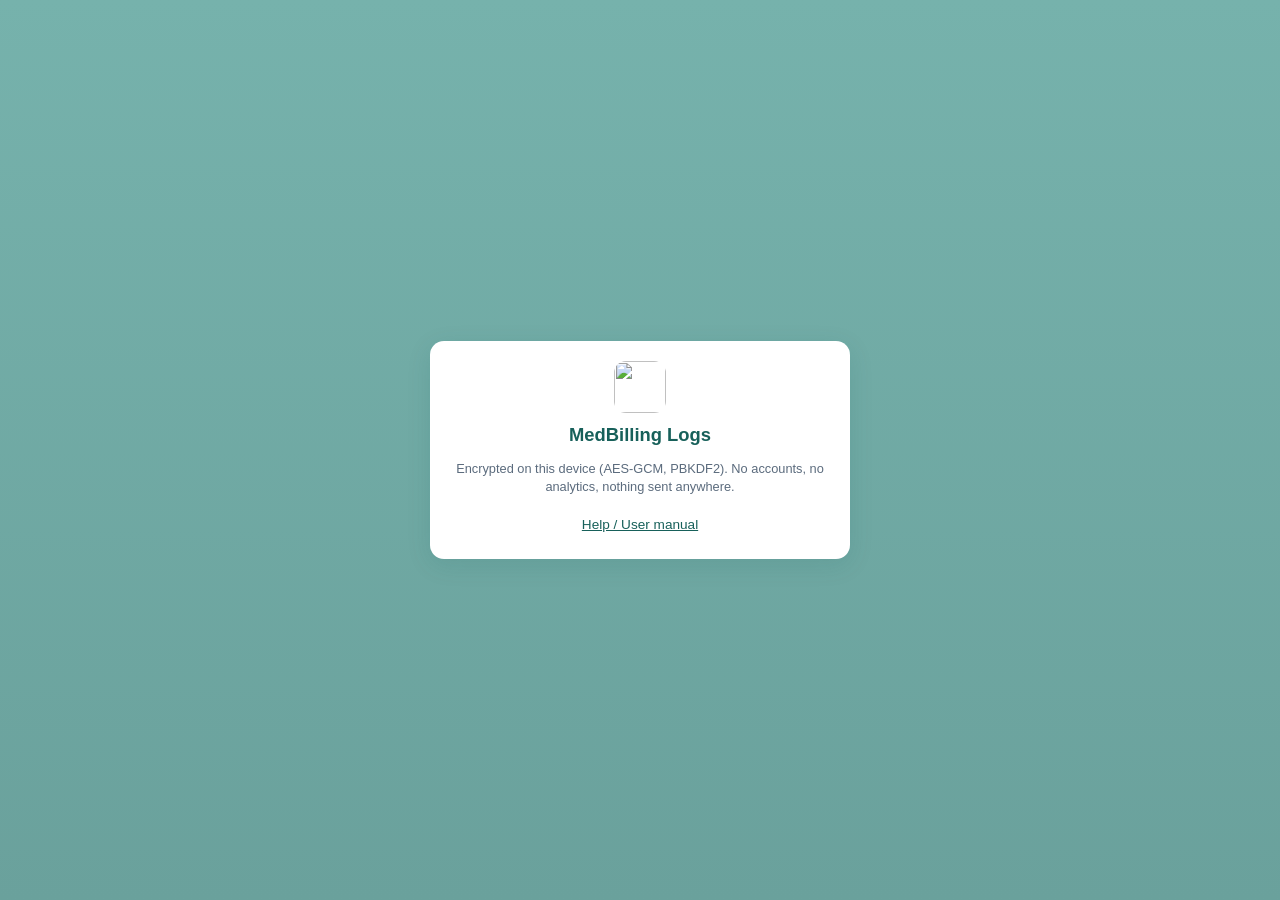
==== index.html @ ebe0bdcf "Import site bundle bde43054a041c5db6f3252057a3950e266998e998e06ae6745346c0cdc2e7e47" ====
<!doctype html>
<html lang="en">
<head>
<meta charset="utf-8">
<meta name="viewport" content="width=device-width, initial-scale=1, viewport-fit=cover">
<meta http-equiv="Content-Security-Policy" content="default-src 'self'; script-src 'self'; style-src 'self'; img-src 'self' data: blob:; connect-src 'self'; form-action 'none'; manifest-src 'self'; worker-src 'self'; base-uri 'self'; object-src 'none'">
<meta name="referrer" content="no-referrer">
<title>MedBilling Logs</title>
<meta name="description" content="MedBilling Logs: private, offline encounter time log for physicians. Passcode-locked and encrypted on your device.">
<meta name="theme-color" content="#0f766e">
<meta name="apple-mobile-web-app-capable" content="yes">
<meta name="mobile-web-app-capable" content="yes">
<meta name="apple-mobile-web-app-status-bar-style" content="black-translucent">
<meta name="apple-mobile-web-app-title" content="MB Logs">
<meta name="application-name" content="MedBilling Logs">
<link rel="manifest" href="manifest.webmanifest">
<link rel="icon" href="icons/icon-192.png" sizes="192x192">
<link rel="apple-touch-icon" href="icons/apple-touch-icon.png">
<link rel="stylesheet" href="css/app.css">
</head>
<body class="locked">
<section id="lock" class="lock" aria-label="Locked">
  <div class="lockbox">
    <img src="icons/icon-192.png" alt="" width="64" height="64">
    <h1>MedBilling Logs</h1>
    <form id="setupForm" hidden autocomplete="off">
      <p class="small">Create a passcode or passphrase to protect your logs. Everything you enter, including photos, is encrypted on this device with a key made from it.</p>
      <div class="seg kindseg" role="radiogroup" aria-label="Type of login secret"><label><input type="radio" name="sKind" value="pin" checked> Passcode (numbers)</label><label><input type="radio" name="sKind" value="phrase"> Passphrase (words)</label></div>
      <p class="small muted" id="sKindHint">At least 6 digits. 8 or more is safer.</p>
      <label class="fld"><span id="sLbl1">New passcode</span><input id="sPass" type="password" inputmode="numeric" maxlength="128" required autocomplete="new-password" autocapitalize="off" autocorrect="off" spellcheck="false"></label>
      <label class="fld"><span id="sLbl2">Repeat passcode</span><input id="sPass2" type="password" inputmode="numeric" maxlength="128" required autocomplete="new-password" autocapitalize="off" autocorrect="off" spellcheck="false"></label>
      <p class="warnbox small"><b>Important:</b> the passcode is never stored. If you forget it, your data <b>cannot be recovered</b> by anyone. Keep encrypted backups.</p>
      <label class="chk small"><input type="checkbox" id="sAck" required> I understand a forgotten passcode means the data can't be recovered.</label>
      <p class="warnbox small" id="sStmt">Your records live only on this device. Keeping, backing up and retaining them (at least 10 years from the last entry, longer for minors and obstetric records, and any longer legal or College requirement) is your responsibility. The developer has no copy and cannot recover your data or your passcode.</p>
      <p class="warnbox small" id="sDisc"><b>Disclaimer (draft, pending CMPA/legal review):</b> MedBilling Logs is a personal time and billing log, not the patient's medical record. Record every encounter, including call-backs and time-based visits, in the patient's chart. You remain responsible for safeguarding patient information under Alberta's Health Information Act. This app is general information, not legal, billing or medico-legal advice.</p>
      <label class="chk small"><input type="checkbox" id="sResp" required> I accept the disclaimer and my responsibility for keeping, backing up and retaining my records.</label>
      <p class="err small" id="sErr" role="alert"></p>
      <button type="submit" class="primary wide" id="sBtn">Create passcode</button>
    </form>
    <form id="unlockForm" hidden autocomplete="off">
      <div id="euLock" class="eulock" hidden>
        <button type="button" class="primary wide" id="euBio" hidden>Unlock with Face ID</button>
        <button type="button" class="primary wide" id="euKey" hidden>Unlock with passkey</button>
        <div id="euPinBox" hidden><label class="fld">Quick PIN<input id="euPin" type="password" inputmode="numeric" pattern="[0-9]*" maxlength="6" autocomplete="off" aria-describedby="euErr"></label><button type="button" class="primary wide" id="euPinBtn">Unlock with PIN</button></div>
        <p class="err small" id="euErr" role="alert"></p>
        <p class="small muted euor">or use your passcode / passphrase:</p>
      </div>
      <label class="fld"><span id="uLbl">Passcode or passphrase</span><input id="uPass" type="password" maxlength="128" required autocomplete="current-password" autocapitalize="off" autocorrect="off" spellcheck="false"></label>
      <p class="err small" id="uErr" role="alert"></p>
      <button type="submit" class="primary wide" id="uBtn">Unlock</button>
      <button type="button" class="linkbtn" id="forgot">Forgot passcode?</button>
    </form>
    <p class="small muted" id="lockMsg"></p>
    <p class="small muted">Encrypted on this device (AES-GCM, PBKDF2). No accounts, no analytics, nothing sent anywhere.</p>
    <button type="button" class="linkbtn manlink">Help / User manual</button>
  </div>
</section>
<header class="top">
  <a class="brand" id="homeLink" href="./" aria-label="MedBilling Logs home">
    <img src="icons/icon-192.png" alt="" width="32" height="32">
    <span class="title">MedBilling Logs</span>
  </a>
  <span class="topr"><span class="clock" id="clock" aria-hidden="true"></span><button type="button" class="lockbtn" id="lockNow" aria-label="Lock now" title="Lock now">Lock</button></span>
</header>
<div class="pbar" id="pbar" role="status" aria-label="Billing time period">
  <div class="pb1"><b id="pbName">Time period</b><span class="pbh" id="pbHrs"></span><span class="pbu" id="pbUnits"></span></div>
  <div class="pb2"><div class="pbtrack" aria-hidden="true"><div class="pbfill" id="pbFill"></div></div><span class="pbr" id="pbLeft"></span></div>
</div>
<nav class="tabs" id="tabs" role="tablist">
  <button type="button" role="tab" data-tab="today" class="on" aria-selected="true"><svg class="ti" viewBox="0 0 24 24" aria-hidden="true" focusable="false"><rect x="3.5" y="5" width="17" height="15" rx="2.5"/><path d="M3.5 10h17M8 3v4M16 3v4"/><circle cx="12" cy="15" r="1.6"/></svg><span>Today</span></button>
  <button type="button" role="tab" data-tab="history" aria-selected="false"><svg class="ti" viewBox="0 0 24 24" aria-hidden="true" focusable="false"><path d="M4 12a8 8 0 1 0 2.4-5.7"/><path d="M4 4v4h4"/><path d="M12 8v4.5l3 2"/></svg><span>History</span></button>
  <button type="button" role="tab" data-tab="res" aria-selected="false"><svg class="ti" viewBox="0 0 24 24" aria-hidden="true" focusable="false"><path d="M4 5.5A2.5 2.5 0 0 1 6.5 3H20v15H6.5A2.5 2.5 0 0 0 4 20.5z"/><path d="M4 20.5A2.5 2.5 0 0 0 6.5 23H20v-5"/></svg><span>Resources</span></button>
  <button type="button" role="tab" data-tab="data" aria-selected="false"><svg class="ti" viewBox="0 0 24 24" aria-hidden="true" focusable="false"><circle cx="12" cy="12" r="3"/><path d="M12 2.5v3M12 18.5v3M2.5 12h3M18.5 12h3M5.3 5.3l2.1 2.1M16.6 16.6l2.1 2.1M5.3 18.7l2.1-2.1M16.6 7.4l2.1-2.1"/></svg><span>Settings</span></button>
</nav>

<main id="main">
  <section id="tab-today" class="panel">
    <div class="card warnbox" id="bkRemind" hidden><p class="small" id="bkText"></p><div class="rowbtns"><button type="button" class="primary" id="bkNow">Back up now</button><button type="button" class="ghost" id="bkLater">Remind me later</button></div><p class="bkx small" data-k="auto"></p></div>
    <div class="card abwarn" id="abWarn" hidden role="status"><p class="small" id="abWarnTxt"></p><div class="rowbtns"><button type="button" class="ghost" id="abWarnAllow" hidden>Allow access</button><button type="button" class="ghost" id="abWarnRetry">Try again</button><button type="button" class="linkbtn sm" id="abWarnSet">Backup settings</button></div></div>
    <div class="card warnbox" id="abRemind" hidden><p class="small" id="abRemindTxt"></p><div class="rowbtns"><button type="button" class="primary" id="abRemindNow">Back up now</button><button type="button" class="ghost" id="abRemindLater">Later</button></div><p class="bkx small" data-k="auto"></p></div>
    <div class="tbar" id="tbar" role="toolbar" aria-label="Day tools">
      <div class="tgrp dnav">
        <button type="button" class="tb ic" id="dPrev" aria-label="Previous day" title="Previous day">‹</button>
        <label class="tb dpick" title="Choose a day"><span id="dLbl">Today</span><input type="date" id="dPick" aria-label="Choose a day"></label>
        <button type="button" class="tb ic" id="dNext" aria-label="Next day" title="Next day">›</button>
        <button type="button" class="tb" id="dToday" title="Back to today">Today</button>
      </div>
      <div class="tgrp site">
        <button type="button" class="tb fac" id="osFac" aria-label="Choose facility"><span class="fl">Facility</span> <b id="osFacName">Choose…</b></button>
        <button type="button" class="tb arr" id="osBtn">Arrive</button>
        <span class="tinfo" id="osInfo" aria-live="polite"></span>
      </div>
      <div class="tgrp cnav" role="group" aria-label="Move between cells">
        <button type="button" class="tb ic" id="gPrev" aria-label="Previous cell" title="Previous cell (Shift+Tab)">←</button>
        <button type="button" class="tb ic" id="gNext" aria-label="Next cell" title="Next cell (Tab or Enter)">→</button>
      </div>
      <div class="tgrp udo" role="group" aria-label="Undo and redo">
        <button type="button" class="tb ic ub" id="gUndo" aria-label="Undo" title="Undo (Ctrl+Z / ⌘Z)" disabled>↶</button>
        <button type="button" class="tb ic ub" id="gRedo" aria-label="Redo" title="Redo (Shift+Ctrl+Z / ⇧⌘Z)" disabled>↷</button>
      </div>
      <span class="tinfo wk" id="wkTot"></span>
      <span class="tsp" aria-hidden="true"></span>
      <div class="tgrp acts">
        <button type="button" class="tb" id="cbBtn">+ Call-back</button>
        <button type="button" class="tb" id="repToday">Report / share</button>
        <span class="menuwrap">
          <button type="button" class="tb" id="moreBtn" aria-haspopup="true" aria-expanded="false" aria-controls="moreMenu">⋯ More</button>
          <span class="menu" id="moreMenu" hidden>
            <button type="button" id="manualBtn">+ Add past entry</button>
            <button type="button" id="tlToday">Timeline</button>
            <button type="button" id="rvToday">Review day</button>
            <button type="button" id="repToday2" class="mobonly">Report / share day</button>
            <button type="button" id="osEdit" hidden>Edit arrival time / back-date</button>
            <button type="button" class="manlink">Help: using the spreadsheet</button>
            <span class="mtrack" id="trackAgain" hidden></span>
          </span>
        </span>
      </div>
    </div>
    <button type="button" class="premstrip" id="premStrip" hidden></button>
    <div id="todayList" class="gridbox"></div>
  </section>

  <section id="tab-history" class="panel" hidden>
    <div class="wstrip" id="wsHist"></div>
    <div id="histList"></div>
    <div class="card">
      <h3>Report a day or date range</h3>
      <div class="range"><label>From<input type="date" id="rFrom"></label><label>To<input type="date" id="rTo"></label></div>
      <button type="button" class="primary" id="repRange">Create report (PDF, Word, Excel, CSV)</button>
    </div>
  </section>

  <section id="tab-res" class="panel" hidden>
    <p class="small muted">Official sites, opened in your browser. Opening a link sends no app data (no referrer, nothing attached). The app locks when you leave it.</p>
    <div class="card res"><h3>AHS &amp; zones</h3><ul><li><a href="https://www.albertahealthservices.ca/" target="_blank" rel="noopener noreferrer external" referrerpolicy="no-referrer">Alberta Health Services (AHS)</a></li><li><a href="https://www.albertahealthservices.ca/zones/zones.aspx" target="_blank" rel="noopener noreferrer external" referrerpolicy="no-referrer">AHS zones overview</a></li><li><a href="https://www.albertahealthservices.ca/zones/south-zone.aspx" target="_blank" rel="noopener noreferrer external" referrerpolicy="no-referrer">AHS South Zone</a></li><li><a href="https://www.albertahealthservices.ca/zones/calgary-zone.aspx" target="_blank" rel="noopener noreferrer external" referrerpolicy="no-referrer">AHS Calgary Zone</a></li><li><a href="https://www.albertahealthservices.ca/zones/central-zone.aspx" target="_blank" rel="noopener noreferrer external" referrerpolicy="no-referrer">AHS Central Zone</a></li><li><a href="https://www.albertahealthservices.ca/zones/edmonton-zone.aspx" target="_blank" rel="noopener noreferrer external" referrerpolicy="no-referrer">AHS Edmonton Zone</a></li><li><a href="https://www.albertahealthservices.ca/zones/north-zone.aspx" target="_blank" rel="noopener noreferrer external" referrerpolicy="no-referrer">AHS North Zone</a></li><li><a href="https://www.albertahealthservices.ca/assets/zone/ahs-map-ahs-zones.pdf" target="_blank" rel="noopener noreferrer external" referrerpolicy="no-referrer">AHS zone map (PDF)</a></li><li><a href="https://covenanthealth.ca/" target="_blank" rel="noopener noreferrer external" referrerpolicy="no-referrer">Covenant Health</a></li><li><a href="https://albertapcns.ca/pcn" target="_blank" rel="noopener noreferrer external" referrerpolicy="no-referrer">Primary Care Networks (Alberta)</a></li><li><a href="https://www.alberta.ca/about-primary-health-care" target="_blank" rel="noopener noreferrer external" referrerpolicy="no-referrer">About primary health care (Alberta.ca)</a></li></ul></div>
    <div class="card res"><h3>Billing</h3><ul><li><a href="https://tp8p7c4vwr-del.github.io/delara-medbilling/" target="_blank" rel="noopener noreferrer external" referrerpolicy="no-referrer">MedBilling Fee Desk</a><span class="resd">Companion app: look up billing (fee) codes and ICD-9 diagnostic codes, with fees, rules and notes. Works offline; nothing you type is sent.</span></li><li><a href="https://www.alberta.ca/fees-health-professionals" target="_blank" rel="noopener noreferrer external" referrerpolicy="no-referrer">Alberta Health: Fees information for health professionals (SOMB)</a></li><li><a href="https://open.alberta.ca/publications/somb-2026-04-01" target="_blank" rel="noopener noreferrer external" referrerpolicy="no-referrer">Schedule of Medical Benefits, April 1, 2026 (Open Government)</a></li><li><a href="https://www.alberta.ca/bulletins-for-health-professionals" target="_blank" rel="noopener noreferrer external" referrerpolicy="no-referrer">Alberta Health: Bulletins for health professionals</a></li><li><a href="https://www.alberta.ca/h-link-electronic-claims-system" target="_blank" rel="noopener noreferrer external" referrerpolicy="no-referrer">Alberta Health: H-Link electronic claims system</a></li><li><a href="https://open.alberta.ca/publications/physician-s-resource-guide" target="_blank" rel="noopener noreferrer external" referrerpolicy="no-referrer">Alberta Health: Physician's resource guide (claims)</a></li><li><a href="https://www.alberta.ca/health-professional-business-forms" target="_blank" rel="noopener noreferrer external" referrerpolicy="no-referrer">Alberta Health: Health professional business forms</a></li><li><a href="https://www.albertadoctors.org/practice/billing-support/" target="_blank" rel="noopener noreferrer external" referrerpolicy="no-referrer">AMA Billing Support</a></li><li><a href="https://www.albertadoctors.org/practice/physician-compensation/fee-for-service/" target="_blank" rel="noopener noreferrer external" referrerpolicy="no-referrer">AMA Fee-for-service resources</a></li><li><a href="https://apps.albertadoctors.org/fee-navigator/" target="_blank" rel="noopener noreferrer external" referrerpolicy="no-referrer">AMA Fee Navigator</a></li><li><a href="https://www.albertadoctors.org/news/publications/billing-tips/documentation-is-important/" target="_blank" rel="noopener noreferrer external" referrerpolicy="no-referrer">AMA billing tip: Documentation is important</a></li><li><a href="https://apps.albertadoctors.org/fee-navigator/billing-tips/documentation-pca-billing-tip" target="_blank" rel="noopener noreferrer external" referrerpolicy="no-referrer">AMA Fee Navigator tip: Documentation (PCPCM)</a></li><li><a href="https://apps.albertadoctors.org/fee-navigator/billing-tips/phone-call-documentation" target="_blank" rel="noopener noreferrer external" referrerpolicy="no-referrer">AMA Fee Navigator tip: Phone call documentation</a></li><li><a href="https://www.albertadoctors.org/news/publications/billing-corner/" target="_blank" rel="noopener noreferrer external" referrerpolicy="no-referrer">AMA Billing Corner</a></li><li><a href="https://www.albertadoctors.org/media/zolbejry/pcpcm-operations-manual-v42-jan-9.pdf" target="_blank" rel="noopener noreferrer external" referrerpolicy="no-referrer">AMA PCPCM operations manual (PDF)</a></li><li><a href="https://www.alberta.ca/health-professionals-audit-and-compliance-assurance" target="_blank" rel="noopener noreferrer external" referrerpolicy="no-referrer">Alberta Health: Audit and compliance assurance</a></li><li><a href="https://www.cmpa-acpm.ca/en/membership/protection-for-members/principles-of-assistance/billing-investigations" target="_blank" rel="noopener noreferrer external" referrerpolicy="no-referrer">CMPA: Billing investigations</a></li></ul></div>
    <div class="card res"><h3>Regulatory &amp; privacy</h3><ul><li><a href="https://cpsa.ca/" target="_blank" rel="noopener noreferrer external" referrerpolicy="no-referrer">College of Physicians &amp; Surgeons of Alberta (CPSA)</a></li><li><a href="https://oipc.ab.ca/" target="_blank" rel="noopener noreferrer external" referrerpolicy="no-referrer">Office of the Information and Privacy Commissioner of Alberta (OIPC)</a></li><li><a href="https://www.alberta.ca/health-information-act" target="_blank" rel="noopener noreferrer external" referrerpolicy="no-referrer">Health Information Act (Alberta.ca)</a></li><li><a href="https://kings-printer.alberta.ca/1266.cfm?page=H05.cfm" target="_blank" rel="noopener noreferrer external" referrerpolicy="no-referrer">Health Information Act (Alberta King's Printer)</a></li><li><a href="https://cpsa.ca/physicians/standards-of-practice/patient-record-retention/" target="_blank" rel="noopener noreferrer external" referrerpolicy="no-referrer">CPSA: Patient Record Retention standard</a></li><li><a href="https://www.cmpa-acpm.ca/en/advice-publications/browse-articles/2003/a-matter-of-records-retention-and-transfer-of-clinical-records" target="_blank" rel="noopener noreferrer external" referrerpolicy="no-referrer">CMPA: Records retention, access, security and transfer</a></li><li><a href="https://www.cmpa-acpm.ca/en/advice-publications/handbooks/electronic-records-handbook/destroying-and-disposing-of-records" target="_blank" rel="noopener noreferrer external" referrerpolicy="no-referrer">CMPA: Destroying and disposing of electronic records</a></li><li><a href="https://www.cmpa-acpm.ca/en/advice-publications/browse-articles/2011/using-clinical-photography-and-video-for-educational-purposes" target="_blank" rel="noopener noreferrer external" referrerpolicy="no-referrer">CMPA: Clinical photography and video</a></li><li><a href="https://www.cmpa-acpm.ca/en/advice-publications/browse-articles/2023/recording-clinical-encounters-with-patients-what-physicians-need-to-know" target="_blank" rel="noopener noreferrer external" referrerpolicy="no-referrer">CMPA: Recording clinical encounters</a></li><li><a href="https://www.cmpa-acpm.ca/en/advice-publications/browse-articles/2013/protecting-patient-privacy-when-delivering-care-virtually" target="_blank" rel="noopener noreferrer external" referrerpolicy="no-referrer">CMPA: Protecting patient privacy in virtual care (email/text)</a></li><li><a href="https://www.cmpa-acpm.ca/en/advice-publications/browse-articles/2019/texting-safely-about-patient-care" target="_blank" rel="noopener noreferrer external" referrerpolicy="no-referrer">CMPA: Texting safely about patient care</a></li><li><a href="https://www.cmpa-acpm.ca/en/advice-publications/browse-articles/2018/the-new-reality-of-reporting-a-privacy-breach" target="_blank" rel="noopener noreferrer external" referrerpolicy="no-referrer">CMPA: Reporting a privacy breach</a></li><li><a href="https://www.cmpa-acpm.ca/en/education-events/good-practices/professionalism-ethics-and-wellness/privacy-and-confidentiality" target="_blank" rel="noopener noreferrer external" referrerpolicy="no-referrer">CMPA: Privacy and confidentiality</a></li><li><a href="https://www.albertadoctors.org/resource-centre/privacy-resources/" target="_blank" rel="noopener noreferrer external" referrerpolicy="no-referrer">AMA Privacy resources</a></li><li><a href="https://www.albertadoctors.org/resource-centre/privacy-resources/health-information-act/" target="_blank" rel="noopener noreferrer external" referrerpolicy="no-referrer">AMA: Health Information Act overview</a></li><li><a href="https://www.albertadoctors.org/resource-centre/privacy-resources/acceptable-use-of-email-policy/" target="_blank" rel="noopener noreferrer external" referrerpolicy="no-referrer">AMA: Acceptable Use of Email Policy</a></li><li><a href="https://www.albertadoctors.org/resource-centre/privacy-resources/breach-management-policy/" target="_blank" rel="noopener noreferrer external" referrerpolicy="no-referrer">AMA: Breach Management Policy</a></li><li><a href="https://www.albertadoctors.org/resource-centre/privacy-resources/five-steps-to-minimize-privacy-breaches/" target="_blank" rel="noopener noreferrer external" referrerpolicy="no-referrer">AMA: Five Steps to Minimize Privacy Breaches</a></li><li><a href="https://www.albertadoctors.org/resource-centre/privacy-resources/notification-to-patients-affected-by-privacy-breach/" target="_blank" rel="noopener noreferrer external" referrerpolicy="no-referrer">AMA: Notification to patients affected by a breach</a></li><li><a href="https://www.albertadoctors.org/resource-centre/privacy-resources/assessing-risk-and-implementing-safeguards/" target="_blank" rel="noopener noreferrer external" referrerpolicy="no-referrer">AMA: Assessing Risk and Implementing Safeguards</a></li><li><a href="https://www.albertadoctors.org/resource-centre/privacy-resources/faq-privacy-agreements/" target="_blank" rel="noopener noreferrer external" referrerpolicy="no-referrer">AMA: FAQ Privacy agreements</a></li><li><a href="https://www.albertadoctors.org/media/x5cf23al/collection-use-and-disclosure-policy.pdf" target="_blank" rel="noopener noreferrer external" referrerpolicy="no-referrer">AMA: Collection, Use, Disclosure and Disposal policy template (PDF)</a></li></ul></div>
    <div class="card res"><h3>Professional</h3><ul><li><a href="https://www.albertadoctors.org/" target="_blank" rel="noopener noreferrer external" referrerpolicy="no-referrer">Alberta Medical Association (albertadoctors.org)</a></li><li><a href="https://www.cmpa-acpm.ca/" target="_blank" rel="noopener noreferrer external" referrerpolicy="no-referrer">Canadian Medical Protective Association (CMPA)</a></li><li><a href="https://www.cmpa-acpm.ca/en/education-events/good-practices/physician-patient/documentation-and-record-keeping" target="_blank" rel="noopener noreferrer external" referrerpolicy="no-referrer">CMPA: Documentation and record keeping</a></li><li><a href="https://www.cmpa-acpm.ca/en/advice-publications/handbooks/electronic-records-handbook" target="_blank" rel="noopener noreferrer external" referrerpolicy="no-referrer">CMPA: Electronic records handbook</a></li><li><a href="https://www.cmpa-acpm.ca/en/membership/protection-for-members/principles-of-assistance/practice-management-and-business-matters-overview-of-cmpa-assistance" target="_blank" rel="noopener noreferrer external" referrerpolicy="no-referrer">CMPA: Practice management and business matters (assistance)</a></li><li><a href="https://www.albertadoctors.org/practice/learning-development/online-training/privacy-training/" target="_blank" rel="noopener noreferrer external" referrerpolicy="no-referrer">AMA: Free privacy training</a></li></ul></div>
    <p class="small muted">Each link was checked and loaded on 2026-10-04 (MT). Websites change; if a link moves, search the organization's main site.</p>
  </section>

  <section id="tab-data" class="panel" hidden>
    <div class="card helpcard"><h3>Help</h3><button type="button" class="linkbtn manlink">Help / User manual</button><span class="small muted"> How to use the app, step by step. Works offline.</span></div>
    <div class="card dispcard" id="dispCard">
      <h3>Display</h3>
      <div class="tsize" role="group" aria-labelledby="tsLbl">
        <div class="tshead"><span id="tsLbl">Text size</span><span class="tsval" id="tsVal">13 px</span></div>
        <p class="tsprev" id="tsPrev" aria-hidden="true">Jane Sample · 09:30 · 03.03A · 650 · Follow-up in clinic</p>
        <div class="tsrow"><span class="tsA sm" aria-hidden="true">A</span><input type="range" id="dispSize" min="0" max="6" step="1" value="2" aria-labelledby="tsLbl" aria-valuetext="13 px"><span class="tsA lg" aria-hidden="true">A</span></div>
      </div>
      <label class="fld">Font style
        <select id="dispFont"><option value="system">System default</option><option value="rounded">Rounded</option><option value="serif">Serif</option><option value="mono">Monospace</option></select></label>
      <p class="small muted">Text size and font apply to the spreadsheet (rows and columns grow with the text) and the rest of the app. Built-in fonts only, nothing is downloaded. Saved on this device only; no patient data. <button type="button" class="linkbtn sm" id="dispReset">Reset to default</button></p>
    </div>
    <div class="card">
      <h3>Defaults</h3>
      <div class="two">
        <label class="fld">Default setting
          <select id="defSetting"><option value="H">Hospital</option><option value="C">Clinic</option></select></label>
        <label class="fld">Fee schedule
          <select id="defProv"></select></label>
      </div>
    </div>
    <div class="card" id="fpCard">
      <h3>Facility # and Functional centre</h3>
      <label class="chk small"><input type="checkbox" id="fcCarry" checked> New rows start with the Facility # and Functional centre picked last that day</label>
      <label class="chk small"><input type="checkbox" id="refCol" checked> Show the Referring provider column (name and practitioner ID) on the Today and History sheets and in the entry window</label>
      <div class="fphead"><b>Favourite facilities</b> <span class="small muted">(shown first in the Facility # list)</span> <button type="button" class="linkbtn sm" id="fnoFavAdd">Add…</button></div>
      <div id="fnoFavList" class="fpslist"></div>
      <div class="fphead"><b>Recent facilities</b> <button type="button" class="linkbtn sm" id="fnoRecClear">Clear</button></div>
      <div id="fnoRecList" class="fpslist"></div>
      <div class="fphead"><b>Favourite functional centres</b> <span class="small muted">(Select Favourite… in the list)</span></div>
      <div id="fcenFavList" class="fpchips"></div>
      <p class="small muted credit" id="fpSrc"></p>
    </div>
    <div class="card">
      <h3>Timers</h3>
      <div class="two">
        <label class="fld">Amber after
          <select id="warnA"><option value="30">30 min</option><option value="45">45 min</option><option value="60">60 min</option><option value="90">90 min</option><option value="120">2 h</option></select></label>
        <label class="fld">Red after
          <select id="warnR"><option value="120">2 h</option><option value="180">3 h</option><option value="240">4 h</option><option value="360">6 h</option></select></label>
      </div>
      <p class="small muted">A running encounter or call-back turns amber, then red. If a timer is red when you unlock, the app asks whether to stop it now or at an earlier time (saved as entered later). In-app only: no notifications.</p>
    </div>
    <div class="card" id="perCard">
      <h3>Time periods and holidays <span class="draft">Per user · verify against the current SOMB</span></h3>
      <div id="perTable" class="pertable"></div>
      <label class="chk small"><input type="checkbox" id="holToday"> <span id="holTodayL">Today is a statutory holiday (bill like a weekend)</span></label>
      <p class="small muted" id="holInfo"></p>
      <details class="holdet"><summary class="small">Alberta general holidays, calculated each year (<span id="holYear"></span>)</summary><div id="holList" class="hollist"></div></details>
    </div>
    <div class="card" id="premCard">
      <h3>After-hours time premium limits <span class="draft">HSC 03.01AA</span></h3>
      <p class="small">Units are counted from your In / Out times (15-minute blocks, each in the period holding most of it) for each day. The strip above the Today spreadsheet shows the running count, e.g. <b>TEV 6/20</b>, and a pop-up appears when a day reaches or passes a limit. Entry is never blocked.</p>
      <label class="chk small"><input type="checkbox" id="premWarn" checked> Show a pop-up when a limit is reached or exceeded</label>
      <div class="pertable"><table class="premtab"><thead><tr><th>Modifier</th><th>When</th><th>Official max / day</th><th>Your limit</th></tr></thead><tbody id="premRows"></tbody></table></div>
      <p class="small muted" id="premSrcS"></p>
    </div>
    <div class="card">
      <h3>Lock</h3>
      <label class="fld">Auto-lock after inactivity
        <select id="autolock"><option value="1">1 minute</option><option value="2">2 minutes</option><option value="5">5 minutes</option><option value="10">10 minutes</option><option value="15">15 minutes</option></select></label>
      <p class="small muted">The app also locks whenever it goes to the background. Timers keep counting while locked.</p>
      <div class="rowbtns"><button type="button" class="ghost" id="lockNow2">Lock now</button><button type="button" class="ghost" id="chPass">Change passcode / passphrase</button></div>
      <p class="warnbox small">A forgotten passcode means the data can't be recovered. Keep an encrypted backup.</p>
      <div class="easybox" id="euCard" hidden>
        <h4>Easy unlock</h4>
        <label class="chk small" id="euBioL" hidden><input type="checkbox" id="euBioOn"> <span id="euBioLbl">Unlock with Face ID / Touch ID / passkey</span></label>
        <label class="chk small" id="euPinL" hidden><input type="checkbox" id="euPinOn"> <span>Quick PIN (4–6 digits; erased after 5 wrong tries)</span></label>
        <p class="small muted" id="euInfo"></p>
      </div>
    </div>
    <div class="card" id="bkCard">
      <h3>Backups</h3>
      <label class="chk abon"><input type="checkbox" id="abOn"> <span><b>Automatic backups</b> <span class="small muted" id="abOnHint"></span></span></label>
      <p class="small abmode" id="abMode"></p>
      <div class="two">
        <label class="fld">Frequency<select id="abEvery"><option value="60">Every hour</option><option value="120">Every 2 hours</option><option value="240">Every 4 hours</option><option value="1440">Daily</option></select></label>
        <label class="fld">Keep last<select id="abKeep"><option value="6">6 backups</option><option value="12">12 backups</option><option value="24">24 backups</option><option value="48">48 backups</option><option value="72">72 backups</option><option value="168">168 backups</option></select></label>
      </div>
      <div class="abloc" id="abLocRow"><div class="ablocn"><span class="fl">Backup location</span><b id="abLocName">Not chosen</b></div><button type="button" class="ghost" id="abPick">Choose backup location</button></div>
      <p class="small ablast"><b>Last backup:</b> <span id="abLast">never</span></p>
      <p class="small abstat" id="abStat" role="status" aria-live="polite"></p>
      <fieldset class="abfmt">
        <legend class="fldl">Files in each backup</legend>
        <label class="chk small"><input type="checkbox" checked disabled> <span><b>Encrypted backup (.mblbackup)</b>, always included. It's the only file the app can restore.</span></label>
        <span class="small muted">Readable copies (off by default):</span>
        <div class="fmtgrid"><label class="chk small"><input type="checkbox" class="abf" value="pdf"> PDF</label><label class="chk small"><input type="checkbox" class="abf" value="md"> Markdown (.md)</label><label class="chk small"><input type="checkbox" class="abf" value="docx"> Word (.docx)</label><label class="chk small"><input type="checkbox" class="abf" value="xlsx"> Excel (.xlsx)</label></div>
        <div id="abReadBox">
          <p class="warnbox small" id="abFmtWarn"></p>
          <label class="chk small"><input type="checkbox" id="abZip" checked disabled> <span><b>Readable copies are always password-protected</b> (AES-256 encrypted .zip).</span></label>
          <div id="abPwBox" class="abpw">
            <label class="chk small"><input type="radio" name="abPwMode" value="passcode" checked> Use my app passcode</label>
            <label class="chk small"><input type="radio" name="abPwMode" value="custom"> Use a separate backup password</label>
            <button type="button" class="ghost sm" id="abPwSet">Set backup password…</button>
            <p class="small" id="abPwInfo"></p>
          </div>
          <label class="chk small"><input type="checkbox" id="abNotes"> Include notes in readable copies</label>
        </div>
      </fieldset>
      <div class="rowbtns"><button type="button" class="primary" id="abNow">Back up now</button></div>
      <p class="bkx small" data-k="auto"></p>
      <details class="abhow"><summary class="small">How backups work on this device</summary><div class="small" id="abHow"></div></details>
    </div>
    <div class="card">
      <h3>Encrypted backup (manual export and import)</h3>
      <div class="saverow"><button type="button" class="ghost" id="expAll" title="Save an encrypted backup file" aria-label="Save an encrypted backup file">Export</button><p class="small">Export saves all encounters and photos to one file, encrypted with your passcode, to keep a copy or move to another device.</p></div>
      <p class="bkx small" data-k="export"></p>
      <div class="saverow"><button type="button" class="ghost" id="impAll" title="Load an encrypted backup file" aria-label="Load an encrypted backup file">Import</button><p class="small">Import loads a backup (you need the passcode it was made with). It is added to what is already here.</p></div>
      <input type="file" id="impFile" accept=".mblbackup,.json,application/json" hidden aria-label="Import backup file">
      <p class="small muted" id="storeInfo"></p>
    </div>
    <div class="card">
      <h3>Disclaimer <span class="draft">Draft, pending CMPA/legal review</span></h3>
      <p class="small">MedBilling Logs is a personal time and billing log. It is not the patient&#39;s medical record and does not replace charting. Record every encounter, including call-backs and time-based visits, in the patient&#39;s chart (AMA). Keep records at least as long as your College and the law require: CPSA requires 10 years from the last entry (longer for minors), and CMPA recommends at least 10 years. Patient information in this app is encrypted on this device, but you remain responsible for safeguarding it under Alberta&#39;s Health Information Act. Every export is an encrypted .zip; send it only through channels your custodian approves, with the password sent separately, never by unencrypted email or text. Move clinical photos into the official record, then delete them here. If a device is lost or data is exposed, tell the custodian (e.g. AHS or your clinic) and contact the CMPA right away. Fee codes and rules: confirm in the official Alberta Schedule of Medical Benefits. This app is general information, not legal, billing or medico-legal advice. Contact the CMPA (1-800-267-6522), AMA billing support or the CPSA for advice about your situation.</p>
      <p class="small muted">Sources: CMPA and AMA guidance checked 2026-10-04; links are in Resources.</p>
    </div>
    <div class="card">
      <h3>Records, retention and backups</h3>
      <p class="small">Your records live only on this device. Keeping, backing up and retaining them (at least 10 years from the last entry, longer for minors and obstetric records, and any longer legal or College requirement) is your responsibility. The developer has no copy and cannot recover your data or your passcode.</p>
      <p class="small">Retention in this app: entries and their audit records are kept for at least <b>10 years from the last entry</b> (CPSA standard; CMPA recommends at least 10 years). For an entry flagged <b>minor</b>, the longer of 10 years or 2 years after the patient turns 18 (CPSA). For an entry flagged <b>obstetric</b>, 10 years after the infant reaches the age of majority (CMPA), counted conservatively as 29 years from the last entry. After that, records become eligible for removal, but nothing is ever deleted automatically: you review and confirm. A longer legal or College requirement always takes precedence.</p>
      <p class="small"><b>Last backup:</b> <span id="lastBk">never</span> <span class="muted" id="respAt"></span></p>
      <label class="fld">Backup reminder
        <select id="bkEvery"><option value="7">Weekly</option><option value="30">Monthly</option><option value="90">Every 3 months</option><option value="0">Off</option></select></label>
      <div class="rowbtns"><button type="button" class="ghost" id="retReview">Records past retention</button></div>
      <p class="small muted" id="retInfo"></p>
    </div>
    <div class="card">
      <h3>Audit log</h3>
      <p class="small">Every create, edit and delete of an encounter, arrival/departure or call-back is recorded, append-only and encrypted. Each record carries the hash of the previous one, so any change, removal or reordering is detected.</p>
      <p class="small" id="auditStatus" aria-live="polite"></p>
      <div class="rowbtns"><button type="button" class="ghost" id="auditCheck">Check log</button><button type="button" class="ghost" id="auditDeleted">Deleted entries</button><button type="button" class="ghost" id="auditExport">Export log</button></div>
      <div id="deletedList"></div>
    </div>
    <div class="card danger">
      <h3>Delete all data</h3>
      <p class="small">Removes every encounter, arrival/departure, call-back, photo, the audit log, settings and the passcode from this device. This cannot be undone; export a backup first if you want a copy.</p>
      <button type="button" class="dangerbtn" id="wipe">Delete all data</button>
    </div>
    <div class="card">
      <h3>Privacy</h3>
      <p class="small">Everything is stored only on this device, encrypted with AES-GCM using a key derived from your passcode (PBKDF2-SHA-256, 600,000 iterations). Photos are kept inside the app's encrypted store, never in your camera roll. There are no accounts, no analytics and no third-party scripts, and the app sends nothing anywhere. Files leave the device only when you share or download them.</p>
      <p class="small"><b>Encrypted exports.</b> Every report and audit-log export is an AES-256 password-protected .zip, protected by an export password you choose (different from your passcode, never stored). Exports contain health information: send the password separately, never in the same email or message, and store and send the file only as permitted by Alberta&#39;s Health Information Act (HIA), your custodian&#39;s or AHS privacy and information-security policies, and the privacy law and privacy commissioner&#39;s guidance in your province or territory (e.g. Alberta OIPC). Delete copies you no longer need. <button type="button" class="linkbtn" data-man="m-open">How to open the .zip</button></p>
      <p class="small"><b>Your responsibility.</b> As the custodian or an affiliate of a custodian, you are responsible for handling this information in a compliant way. The app is designed to support compliance and does not transmit exports anywhere by itself; it is not certified or approved by AHS or any regulator.</p>
    </div>
    <div class="card">
      <h3>Fee code sources</h3>
      <div id="credits" class="small muted"></div>
      <p class="small muted">Code data from <a href="https://tp8p7c4vwr-del.github.io/delara-medbilling/" rel="noopener noreferrer">MedBilling Fee Desk</a>, bundled in the app. Always confirm codes and fees in the official schedule.</p>
      <p class="small muted" id="dxCredit">Diagnostic code suggestions: Alberta Health, Alberta Health diagnostic codes: claims assessment (ICD-9 supplement, as of 2018-01-18). Contains information licensed under the Open Government Licence – Alberta. Data via MedBilling Fee Desk. Any code can also be typed as free text.</p>
    </div>
  </section>
</main>


<footer class="foot">
  <p class="small muted units-note" id="unitsNote"></p>
  <p class="small muted">Time log only. Confirm time-based billing rules in your own schedule (e.g. Alberta SOMB) before submitting claims.</p>
  <p class="small muted">Passcode-locked and encrypted on this device. No accounts, analytics or trackers. Nothing is sent anywhere.</p>
  <p class="small muted fdhelp">For help with medical billing codes and diagnostic codes (ICD-9 / ICD-10), use <a href="https://tp8p7c4vwr-del.github.io/delara-medbilling/" target="_blank" rel="noopener noreferrer external" referrerpolicy="no-referrer">MedBilling Fee Desk</a></p>
  <p class="small muted"><button type="button" class="linkbtn manlink">Help / User manual</button></p>
  <p class="small muted">Part of JFdeLara's Studio · <a href="https://tp8p7c4vwr-del.github.io/delara-medbilling/" rel="noopener noreferrer">MedBilling Fee Desk</a></p>
  <div class="copyright">© 2026 MedBilling Logs. All rights reserved. This app is protected by copyright. Reproduction or duplication without permission is an infringement.</div>
</footer>

<dialog id="editDlg">
  <form method="dialog" class="dlg" id="editForm" autocomplete="off">
    <h3 id="editTitle">Encounter</h3>
    <div id="eView" class="eview">
      <div class="eacts" role="group" aria-label="Entry actions">
        <button type="button" class="eact" id="eaTime" aria-expanded="false" aria-controls="eAddTime"><span class="ei" aria-hidden="true">+</span>Add time</button>
        <button type="button" class="eact notshift" id="eaSame" title="Start a new timer for this patient: room/label, initials and chart carried over, codes left blank"><span class="ei" aria-hidden="true">↔</span>Same patient, new encounter</button>
        <button type="button" class="eact" id="eaEdit"><span class="ei" aria-hidden="true">✎</span>Edit</button>
      </div>
      <div class="addtime" id="eAddTime" hidden>
        <span class="fldl" id="eAddLbl">Add time to this entry</span>
        <div class="addbtns"><button type="button" data-add="5">+5 min</button><button type="button" data-add="15">+15 min</button><button type="button" data-add="30">+30 min</button><button type="button" id="eaSeg">New segment (start / end)…</button></div>
        <p class="small muted" id="eAddInfo"></p>
      </div>
      <dl class="esum" id="eSummary"></dl>
      <div class="rowbtns notshift" id="eRepRow"><button type="button" class="ghost" id="eRepeat" title="Start a new timer with the same setting, facility, fee codes and diagnostic codes (no patient details)">Track again <span class="small muted">(codes only)</span></button><button type="button" class="ghost" id="eFavSet">☆ Save code set</button></div>
    </div>
    <div class="notesbox" id="eNotesBox">
      <div class="noteshead"><span class="fldl">Notes <span class="muted" id="eNoteCount"></span></span><button type="button" class="linkbtn sm" id="eNoteAdd">+ Add note</button></div>
      <div class="notenew" id="eNoteNew" hidden>
        <textarea id="eNoteText" maxlength="1000" rows="3" placeholder="Note (encrypted, kept on this device)" aria-label="New note"></textarea>
        <div class="notebtns"><span class="small muted" id="eNoteLen">0 / 1000</span><button type="button" class="ghost sm" id="eNoteCancel">Cancel</button><button type="button" class="primary sm" id="eNoteSave">Save note</button></div>
      </div>
      <div class="notes" id="eNotes"></div>
    </div>
    <div id="eEditBox" class="eeditbox">
    <div class="seg kindseg" id="eKind" role="radiogroup" aria-label="Entry type"><button type="button" data-k="enc" role="radio">Encounter</button><button type="button" data-k="cb" role="radio">Call-back</button><button type="button" data-k="shift" role="radio">On site</button></div>
    <p class="latebadge small" id="eLate" hidden></p>
    <button type="button" class="facbtn wide2" id="eFac"><span class="fl">Facility</span><b id="eFacName">None</b></button>
    <div class="cbonly">
      <div class="two">
        <label class="fld">Call-back type<select id="eCbType"><option value="return">Return to hospital</option><option value="phone">Phone call-back</option></select></label>
        <label class="fld">Time called<input type="datetime-local" id="eCalled"></label>
      </div>
    </div>
    <div class="enconly">
    <label class="fld">Patient name<input id="eName" maxlength="80" placeholder="Full name (encrypted)" autocomplete="off"></label>
    <div class="two">
      <label class="fld">Room / bed (optional)<input id="eLabel" maxlength="24" placeholder="e.g. Rm 412 B"></label>
      <label class="fld">Initials (optional)<input id="eInit" maxlength="5" autocapitalize="characters" placeholder="e.g. JD"></label>
    </div>
    <div class="two">
      <label class="fld">MRN / PHN (optional)<input id="eChart" maxlength="24" inputmode="text" placeholder="e.g. 1234567" autocomplete="off"></label>
      <label class="fld">Billing note (optional)<input id="eBillNote" maxlength="200" placeholder="Short note for billing" autocomplete="off"></label>
    </div>
    <div class="two">
      <label class="fld">Setting<select id="eSetting"><option value="H">Hospital</option><option value="C">Clinic</option></select></label>
      <label class="fld">Type (optional)<input id="eType" list="typeList" maxlength="24" placeholder="consult, visit…"></label>
    </div>
    </div>
    <label class="fld shiftset">Setting<select id="eSetting2"><option value="H">Hospital</option><option value="C">Clinic</option></select></label>
    <datalist id="typeList"><option value="Consult"><option value="Visit"><option value="Procedure"><option value="Counselling"><option value="Call"><option value="Assist"><option value="Delivery"></datalist>
    <div class="two fprow notshift">
      <div class="fld"><span class="fldl" id="eFnoL">Facility #</span><button type="button" class="fpbtn" id="eFno" aria-labelledby="eFnoL eFno" aria-haspopup="dialog"><span class="muted">Choose…</span></button></div>
      <div class="fld"><span class="fldl" id="eFcenL">Functional centre</span><button type="button" class="fpbtn" id="eFcen" aria-labelledby="eFcenL eFcen" aria-haspopup="dialog"><span class="muted">Choose…</span></button></div>
    </div>
    <div class="codebox notshift">
      <div class="codehead"><span class="fldl">Fee codes and diagnostic codes (optional)</span><select id="eProv" aria-label="Fee schedule"></select></div>
      <div id="eCodes" class="chips"></div>
      <div class="cdrow">
        <div class="cdcol"><label class="fldl" for="eCodeQ">Billing code</label><input id="eCodeQ" type="search" maxlength="60" placeholder="Code or words" autocomplete="off" enterkeyhint="search"><a class="fdl" id="eCodeFD" href="https://tp8p7c4vwr-del.github.io/delara-medbilling/" target="_blank" rel="noopener noreferrer external" referrerpolicy="no-referrer">Look up in Fee Desk</a></div>
        <div class="cdcol"><label class="fldl" for="eDxQ">Diagnostic code (ICD-9)</label><input id="eDxQ" class="dxin" type="search" maxlength="40" placeholder="Code or words" autocomplete="off" autocapitalize="characters" enterkeyhint="search"><a class="fdl" id="eDxFD" href="https://tp8p7c4vwr-del.github.io/delara-medbilling/#/icd9" target="_blank" rel="noopener noreferrer external" referrerpolicy="no-referrer">Look up in Fee Desk</a></div>
      </div>
      <div id="eCodeRes" class="codres"></div>
      <div id="eDxRes" class="codres dxres"></div>
      <div class="two modrow">
        <label class="fld">Modifier code(s) 1<input id="eMod1" maxlength="80" placeholder="e.g. CMGP, BMI" autocomplete="off" autocorrect="off" spellcheck="false" autocapitalize="characters"></label>
        <label class="fld">Modifier code(s) 2<input id="eMod2" maxlength="80" placeholder="Separate with commas" autocomplete="off" autocorrect="off" spellcheck="false" autocapitalize="characters"></label>
      </div>
      <div id="eModU" class="emodu" hidden></div>
      <p class="small muted fdhelp">For help with medical billing codes and diagnostic codes (ICD-9 / ICD-10), use <a href="https://tp8p7c4vwr-del.github.io/delara-medbilling/" target="_blank" rel="noopener noreferrer external" referrerpolicy="no-referrer">MedBilling Fee Desk</a></p>
      <p class="small muted credit" id="eCredit"></p>
    </div>
    <div id="eNotesSlot"></div>
    <div class="notshift retflags"><span class="fldl">Record retention (optional)</span>
      <label class="chk small"><input type="checkbox" id="eMinor"> Minor (patient under 18)</label>
      <label class="fld minorage" hidden>Age at encounter (years, optional)<input id="eAge" type="number" min="0" max="17" inputmode="numeric" placeholder="unknown = keep longest"></label>
      <label class="chk small"><input type="checkbox" id="eObs"> Obstetric record</label>
      <p class="small muted" id="eRet"></p>
    </div>
    <div class="cbonly linkbox"><span class="fldl">Linked encounters (same day)</span><div id="eLinks" class="links"></div></div>
    <div class="photobox notshift">
      <span class="fldl">Photos (kept only in this app, encrypted)</span>
      <div id="ePhotos" class="thumbs"></div>
      <div class="rowbtns"><button type="button" class="ghost" id="eCam">Take photo</button><button type="button" class="ghost" id="eAttach">Attach photo</button></div>
      <input type="file" id="eCamIn" accept="image/*" capture="environment" hidden aria-label="Take photo">
      <input type="file" id="eFileIn" accept="image/*" multiple hidden aria-label="Attach photo">
    </div>
    <div class="quick"><span class="fldl" id="eQLbl">Started</span><button type="button" data-ago="0">now</button><button type="button" data-ago="5">5 min ago</button><button type="button" data-ago="15">15 min ago</button><button type="button" data-ago="30">30 min ago</button><button type="button" data-ago="60">1 h ago</button><button type="button" data-last="1" title="Start when your previous entry ended">Last stop</button><button type="button" data-end="1" class="endnow">End now</button></div>
    <div class="quick nudge"><span class="fldl">Start</span><button type="button" data-nudge="s" data-d="-5" aria-label="Start 5 minutes earlier">−5</button><button type="button" data-nudge="s" data-d="5" aria-label="Start 5 minutes later">+5</button><span class="fldl">End</span><button type="button" data-nudge="e" data-d="-5" aria-label="End 5 minutes earlier">−5</button><button type="button" data-nudge="e" data-d="5" aria-label="End 5 minutes later">+5</button><span class="fldl">Length</span><button type="button" data-dur="15">+15</button><button type="button" data-dur="30">+30</button></div>
    <div class="segs" id="eSegs"></div>
    <button type="button" class="linkbtn" id="eAddSeg">+ Add time segment</button>
    <p class="small muted" id="eSum"></p>
    <p class="small perline" id="ePer"></p>
    <p class="err small" id="eErr" role="alert"></p>
    <p class="warnbox small" id="eWarn" hidden></p>
    </div>
    <button type="button" class="linkbtn" id="eHist">History of this entry</button>
    <div class="dlgbtns">
      <button type="button" class="dangerbtn ghostdanger" id="eDelete">Delete</button>
      <span></span>
      <button type="button" class="ghost" id="eCancel">Cancel</button>
      <button type="submit" class="primary" id="eSave">Save</button>
    </div>
  </form>
</dialog>

<dialog id="ewDlg" class="ewdlg" aria-labelledby="ewT">
  <form class="ewbox" id="ewForm" autocomplete="off" novalidate>
    <header class="ewhd">
      <div class="ewtt"><h3 id="ewT">Entry</h3><p class="small muted" id="ewSub"></p></div>
      <div class="ewnav"><button type="button" class="ghost" id="ewPrev" title="Save and go to the previous patient (Alt+↑)">‹ Previous</button><button type="button" class="ghost" id="ewNext" title="Save and go to the next patient (Alt+↓)">Next ›</button></div>
    </header>
    <div class="ewbody" id="ewBody"></div>
    <p class="ewerr" id="ewErr" role="alert"></p>
    <div class="ewtot" aria-live="polite"><span>Expected total from Alberta Health <small class="muted">(estimate)</small></span><b id="ewTotal" class="mono">–</b></div>
    <footer class="ewft"><span class="small muted ewkeys">Tab moves between fields · ▾ or Alt+↓ shows choices · Ctrl+Enter saves</span><button type="button" class="ghost" id="ewCancel">Cancel</button><button type="submit" id="ewSave">Save</button></footer>
  </form>
  <div class="ewmenu" id="ewMenu" role="listbox" hidden></div>
</dialog>
<dialog id="rowMenu" class="sheet" aria-labelledby="rmTitle">
  <div class="dlg">
    <h3 id="rmTitle">Entry</h3>
    <p class="small muted" id="rmSub"></p>
    <div class="rmlist">
      <button type="button" data-rmi="ew"><span class="ei" aria-hidden="true">⤢</span>Open entry window (every field)</button>
      <button type="button" data-rmi="start"><span class="ei" aria-hidden="true">▶</span>Start timer now</button>
      <button type="button" data-rmi="pause"><span class="ei" aria-hidden="true">❚❚</span>Pause</button>
      <button type="button" data-rmi="resume"><span class="ei" aria-hidden="true">▶</span><span id="rmResumeL">Resume</span></button>
      <button type="button" data-rmi="stop"><span class="ei" aria-hidden="true">■</span>Stop now</button>
      <button type="button" data-rmi="time"><span class="ei" aria-hidden="true">+</span>Add time</button>
      <button type="button" data-rmi="segs"><span class="ei" aria-hidden="true">⧉</span>Segments &amp; photos (edit details)</button>
      <button type="button" data-rmi="note"><span class="ei" aria-hidden="true">✎</span>Add note</button>
      <button type="button" data-rmi="same" id="rmSame"><span class="ei" aria-hidden="true">＋</span>Same patient: new row below</button>
      <button type="button" data-rmi="samerun" id="rmSameRun"><span class="ei" aria-hidden="true">↔</span>Same patient: start a new timer now</button>
      <button type="button" data-rmi="fee"><span class="ei" aria-hidden="true">↗</span>Pick fee code in Fee Desk</button>
      <button type="button" data-rmi="dx"><span class="ei" aria-hidden="true">↗</span>Pick diagnostic code in Fee Desk</button>
      <button type="button" data-rmi="mod"><span class="ei" aria-hidden="true">↗</span>Pick modifier in Fee Desk</button>
      <button type="button" data-rmi="full"><span class="ei" aria-hidden="true">⛶</span>Full-screen timer</button>
      <button type="button" data-rmi="open"><span class="ei" aria-hidden="true">›</span>Open details</button>
      <button type="button" data-rmi="del" class="rmdel"><span class="ei" aria-hidden="true">✕</span>Delete row</button>
    </div>
    <div class="dlgbtns"><span></span><button type="button" class="ghost" id="rmClose">Cancel</button></div>
  </div>
</dialog>

<dialog id="bpDlg" aria-labelledby="bpTitle">
  <form method="dialog" class="dlg" id="bpForm" autocomplete="off">
    <h3 id="bpTitle">Backup password</h3>
    <p class="small">Protects the readable backup copies (PDF, Markdown, Word, Excel) inside an AES-256 encrypted .zip. Use at least 12 characters; a few unrelated words work well.</p>
    <label class="fld">New backup password<input type="password" id="bp1" autocomplete="new-password" maxlength="128"></label>
    <div class="pwmeter" aria-hidden="true"><i id="bpBar"></i></div>
    <p class="small" id="bpStr" aria-live="polite"></p>
    <label class="fld">Repeat it<input type="password" id="bp2" autocomplete="new-password" maxlength="128"></label>
    <p class="warnbox small"><b>Write it down somewhere safe.</b> If this password is lost, the protected copies can't be opened or recovered by anyone, including the developer. It is kept only inside the app's encrypted storage, never in plain text.</p>
    <p class="err small" id="bpErr" role="alert"></p>
    <div class="dlgbtns"><span></span><button type="button" class="ghost" id="bpCancel">Cancel</button><button type="submit" class="primary" id="bpOk">Save password</button></div>
  </form>
</dialog>
<dialog id="repDlg">
  <form method="dialog" class="dlg" id="repForm" autocomplete="off">
    <h3 id="pTitle">Report</h3>
    <div class="range"><label>From<input type="date" id="pFrom" required></label><label>To<input type="date" id="pTo" required></label></div>
    <div class="seg fmt" role="radiogroup" aria-label="Format">
      <button type="button" data-fmt="pdf" role="radio" class="on">PDF</button><button type="button" data-fmt="docx" role="radio">Word</button><button type="button" data-fmt="xlsx" role="radio">Excel</button><button type="button" data-fmt="csv" role="radio">CSV</button>
    </div>
    <label class="chk small" id="pPhotosL"><input type="checkbox" id="pPhotos"> Include photos</label>
    <label class="chk small" id="pNotesL"><input type="checkbox" id="pNotes"> Include notes <span class="muted">(off by default for privacy)</span></label>
    <p class="small muted" id="pInfo"></p>
    <p class="small enchint">&#128274; Every export is encrypted: the file goes inside an AES-256 password-protected .zip.</p>
    <button type="button" class="primary wide" id="pMake">Create encrypted file…</button>
    <div id="pReady" hidden>
      <p class="small"><b id="pName"></b> <span class="muted" id="pSize"></span></p>
      <div class="okbox small" id="pWarn"><b>Encrypted (AES-256 .zip).</b> It opens only with the export password you just chose. Send the password separately, never in the same email or message. <button type="button" class="linkbtn" data-man="m-exp">How to open it</button></div>
      <div class="rowbtns"><button type="button" class="primary" id="pShare">Share…</button><button type="button" class="ghost" id="pDown">Download</button></div>
    </div>
    <p class="err small" id="pErr" role="alert"></p>
    <div class="dlgbtns"><span></span><button type="button" class="ghost" id="pClose">Close</button></div>
  </form>
</dialog>
<dialog id="xpDlg" aria-labelledby="xpTitle">
  <form method="dialog" class="dlg" id="xpForm" autocomplete="off">
    <h3 id="xpTitle">Encrypted export</h3>
    <div class="privnote small" id="xpNote" role="note">
      <p><b>Privacy notice.</b> This file contains health information. Keep it encrypted and send the password separately, never in the same email or message. Store and send it only as permitted by Alberta&#39;s Health Information Act (HIA), your custodian&#39;s or AHS (Alberta Health Services) privacy and information-security policies, and the privacy law and privacy commissioner&#39;s guidance in your own province or territory (e.g. Alberta OIPC). Delete copies you no longer need.</p>
    </div>
    <label class="chk small"><input type="checkbox" id="xpAck"> I understand. I am responsible for handling this file as the law and my custodian require.</label>
    <div id="xpRemembered" class="small" hidden><p>Using the export password you entered earlier in this session (kept in memory only; cleared when the app locks).</p><button type="button" class="linkbtn" id="xpNew">Use a different password</button></div>
    <div id="xpFields">
      <label class="fld">Export password (at least 12 characters)
        <span class="pwrow"><input type="password" id="xp1" autocomplete="new-password" autocapitalize="off" autocorrect="off" spellcheck="false" maxlength="128" aria-describedby="xpWhy"><button type="button" class="ghost sm pwshow" data-for="xp1" aria-pressed="false">Show</button></span></label>
      <div class="pwmeter" aria-hidden="true"><i id="xpBar"></i></div>
      <p class="small" id="xpStr" aria-live="polite"></p>
      <ul class="small pwwhy" id="xpWhy"></ul>
      <label class="fld">Repeat the password
        <span class="pwrow"><input type="password" id="xp2" autocomplete="new-password" autocapitalize="off" autocorrect="off" spellcheck="false" maxlength="128"><button type="button" class="ghost sm pwshow" data-for="xp2" aria-pressed="false">Show</button></span></label>
      <p class="small muted">Use a password you choose, different from your app passcode: 12+ characters with 3 of lowercase, UPPERCASE, numbers and symbols, or a passphrase of 16+ characters (several unrelated words). It is never stored and never put in the file name or share text. If it is lost, no one can open the file, including the developer.</p>
      <label class="chk small"><input type="checkbox" id="xpKeep"> Remember it for this session only (in memory; cleared when the app locks)</label>
    </div>
    <p class="err small" id="xpErr" role="alert"></p>
    <div class="dlgbtns"><span></span><button type="button" class="ghost" id="xpCancel">Cancel</button><button type="submit" class="primary" id="xpOk">Encrypt file</button></div>
  </form>
</dialog>
<dialog id="askDlg">
  <form method="dialog" class="dlg" id="askForm" autocomplete="off">
    <h3 id="askTitle"></h3>
    <p class="small" id="askText"></p>
    <div id="askFields"></div>
    <p class="err small" id="askErr" role="alert"></p>
    <div class="dlgbtns"><span></span><button type="button" class="ghost" id="askCancel">Cancel</button><button type="submit" class="primary" id="askOk">OK</button></div>
  </form>
</dialog>
<dialog id="facDlg">
  <div class="dlg">
    <h3>Facility</h3>
    <input id="facQ" type="search" placeholder="Filter hospitals (name or town)" aria-label="Filter facilities" autocomplete="off">
    <div id="facList" class="faclist"></div>
    <div class="otherfac"><label class="fld">Other / clinic (custom name)<input id="facOther" maxlength="60" placeholder="e.g. Downtown OB/GYN Clinic"></label>
      <div class="two"><label class="fld">Setting<select id="facOtherSet"><option value="C">Clinic</option><option value="H">Hospital</option></select></label><button type="button" class="primary" id="facOtherOk">Use this name</button></div></div>
    <p class="small muted credit" id="facSrc"></p>
    <div class="dlgbtns"><button type="button" class="ghost" id="facNone">No facility</button><span></span><button type="button" class="ghost" id="facClose">Close</button></div>
  </div>
</dialog>
<dialog id="histDlg">
  <div class="dlg">
    <h3 id="histTitle">History</h3>
    <div id="histBody" class="histbody"></div>
    <div class="dlgbtns"><span></span><button type="button" class="ghost" id="histClose">Close</button></div>
  </div>
</dialog>
<dialog id="photoDlg">
  <div class="dlg">
    <img id="pvImg" alt="Encounter photo" class="pvimg">
    <div class="dlgbtns"><button type="button" class="dangerbtn ghostdanger" id="pvDel">Delete photo</button><span></span><button type="button" class="ghost" id="pvClose">Close</button></div>
  </div>
</dialog>
<dialog id="longDlg">
  <form method="dialog" class="dlg" id="longForm" autocomplete="off">
    <h3 id="lgTitle">Timer still running</h3>
    <p class="small" id="lgText"></p>
    <label class="fld">Stop at<input type="datetime-local" id="lgAt"></label>
    <p class="err small" id="lgErr" role="alert"></p>
    <div class="dlgbtns"><button type="button" class="ghost" id="lgKeep">Keep running</button><span></span><button type="button" class="stopbtn" id="lgNow">Stop now</button><button type="button" class="primary" id="lgAtBtn">Stop at time</button></div>
  </form>
</dialog>
<dialog id="revDlg">
  <div class="dlg">
    <h3 id="rvTitle">Review</h3>
    <p class="small muted" id="rvSub"></p>
    <div id="rvList" class="rvlist"></div>
    <p class="small" id="rvState"></p>
    <div class="dlgbtns"><span></span><button type="button" class="ghost" id="rvClose">Close</button><button type="button" class="primary" id="rvMark">Mark reviewed</button></div>
  </div>
</dialog>
<dialog id="tlDlg" class="tldlg">
  <div class="dlg">
    <div class="tlhead"><button type="button" class="ghost sm" id="tlPrev" aria-label="Previous day">‹</button><h3 id="tlTitle">Timeline</h3><button type="button" class="ghost sm" id="tlNext" aria-label="Next day">›</button><span></span><button type="button" class="ghost" id="tlClose">Close</button></div>
    <p class="small muted tlhelp">Blocks between arrival and departure. Tap a block to open it; tap an empty spot to add a past entry there.</p>
    <div id="tlBody" class="tlbody"></div>
  </div>
</dialog>
<dialog id="procDlg" class="procdlg" aria-label="Full-screen procedure timer">
  <div class="proc">
    <div class="ptime" id="pcTime">0:00:00</div>
    <p class="pcs" id="pcState"></p>
    <div class="pcbtns"><button type="button" class="pausebtn" id="pcPause">Pause</button><button type="button" class="stopbtn" id="pcStop">Stop</button></div>
    <button type="button" class="ghost" id="pcExit">Exit full screen</button>
    <p class="pcnote" id="pcNote">Time only. The screen stays on; auto-lock still applies.</p>
  </div>
</dialog>
<div id="snack" class="snack" role="status" aria-live="polite" hidden><span id="snackTxt"></span><button type="button" id="snackUndo">Undo</button></div>
<!-- manual:start -->
<dialog id="manDlg" class="mandlg" aria-labelledby="manTitle">
  <div class="manhead"><h2 id="manTitle">MedBilling Logs · User manual</h2><button type="button" class="lockbtn" id="manClose">Close</button></div>
  <div class="man" id="manBody">
    <p class="manlead">A private time and billing log for physicians. Everything stays on this device, encrypted with your passcode or passphrase. This manual works offline. Version 9t (October 2026).</p>
    <nav class="mantoc" aria-label="Contents">
      <a href="#m-start" data-go="m-start">1. Getting started, passcode and easy unlock</a>
      <a href="#m-per" data-go="m-per">2. The time-period bar</a>
      <a href="#m-site" data-go="m-site">3. Arrival, departure and call-backs</a>
      <a href="#m-enc" data-go="m-enc">4. Encounters: the spreadsheet, notes editor, text size</a>
      <a href="#m-det" data-go="m-det">5. Entry details: add time, same patient, notes</a>
      <a href="#m-quick" data-go="m-quick">6. Track again and code sets</a>
      <a href="#m-late" data-go="m-late">7. Past entries and "Entered later"</a>
      <a href="#m-codes" data-go="m-codes">8. Billing and diagnostic codes</a>
      <a href="#m-photo" data-go="m-photo">9. Photos and the lock</a>
      <a href="#m-hist" data-go="m-hist">10. History, week strip and timeline</a>
      <a href="#m-rev" data-go="m-rev">11. Review a day or week</a>
      <a href="#m-exp" data-go="m-exp">12. Encrypted reports and sharing safely</a>
      <a href="#m-audit" data-go="m-audit">13. Audit log</a>
      <a href="#m-ret" data-go="m-ret">14. Retention and backups</a>
      <a href="#m-bk" data-go="m-bk">15. Automatic backups</a>
      <a href="#m-priv" data-go="m-priv">16. Privacy, the law and your responsibility</a>
      <a href="#m-faq" data-go="m-faq">17. FAQ and troubleshooting</a>
    </nav>

    <section id="m-start">
      <h3>1. Getting started, passcode and easy unlock</h3>
      <h4>Add it to your Home Screen first</h4>
      <p>Install the app before you create a passcode, then always open it from the Home Screen icon. It then opens full screen and works offline.</p>
      <ul>
        <li><b>iPhone / iPad (Safari):</b> open the app's web address, tap <b>Share</b> (square with an arrow), then <b>Add to Home Screen</b>, then <b>Add</b>.</li>
        <li><b>Android (Chrome):</b> open the web address, tap the <b>⋮</b> menu, then <b>Install app</b> or <b>Add to Home screen</b>.</li>
      </ul>
      <p class="mantip">On iPhone, the Home Screen app keeps its own storage, separate from Safari. Entries made in a Safari tab do not appear in the Home Screen app, so pick one and stick with it (the Home Screen app is best).</p>
      <h4>First launch: passcode or passphrase</h4>
      <ul>
        <li>Choose <b>Passcode (numbers)</b>, at least 6 digits (8 or more is safer), or <b>Passphrase (words)</b>, at least 12 characters, where words and spaces are allowed (for example four unrelated words). Type it twice. Both make the encryption key the same strong way (PBKDF2-SHA-256, 600,000 rounds); a longer passphrase is much harder to guess.</li>
        <li>Tick the two boxes: you understand a forgotten passcode can't be recovered, and you accept responsibility for keeping and backing up your records.</li>
        <li>Your passcode is never stored anywhere. It makes the key that encrypts your data.</li>
        <li>To change it later, or to switch between a passcode and a passphrase: <b>Settings → Lock → Change passcode / passphrase</b>. Everything is re-encrypted with the new one.</li>
      </ul>
      <h4 id="m-easy">Easy unlock: Face ID, Touch ID, fingerprint, passkey or quick PIN</h4>
      <p><b>Face ID is the default way in (v9p).</b> When you open the app, or come back to it from another app, it asks for Face ID (Touch ID, fingerprint or passkey) by itself; there's nothing to tap. Your passcode or passphrase is the fallback and always works.</p>
      <ul>
        <li><b>New setup, iPhone / iPad / Android app:</b> right after you create your passcode, easy unlock is turned on and confirmed with one Face ID scan. The first time, iOS asks <i>Do you want to allow "MedBilling Logs" to use Face ID?</i>; tap <b>Allow</b>. If you cancel, don't allow it, or Face ID isn't set up on the phone, easy unlock stays off and the passcode is used; you can turn it on any time in <b>Settings → Lock → Easy unlock</b>.</li>
        <li><b>New setup, browser / Home Screen web app:</b> where the device has a built-in Face ID / Touch ID / Windows Hello passkey that supports this, you're asked once <i>Use Face ID to unlock?</i>; <b>Use</b> creates the passkey (the browser needs that tap).</li>
        <li><b>Already using the app:</b> after your next passcode unlock you're asked once <i>Use Face ID to unlock?</i>, with <b>Use Face ID</b> as the main choice. <b>Not now</b> keeps the passcode, and you won't be asked again (Settings → Lock turns it on later).</li>
        <li><b>When it asks by itself:</b> when the app opens and when you return to it. After you press <b>Lock</b> yourself, or after it locks from inactivity while on screen, it waits for you: tap <b>Unlock with Face ID</b> (the main button) or type the passcode.</li>
        <li><b>If Face ID fails or you cancel:</b> the passcode box is ready to type in; it doesn't keep re-asking. Tap <b>Unlock with Face ID</b> to try again.</li>
      </ul>
      <p>To turn it off, or to use a quick PIN instead: <b>Settings → Lock → Easy unlock</b> (you type your passcode or passphrase once to turn it on).</p>
      <ul>
        <li><b>iPhone / iPad app:</b> <b>Unlock with Face ID</b> (or Touch ID). A copy of the encryption key is wrapped with a key kept in the iOS Keychain that only opens after Face ID / Touch ID, and stops working if the enrolled faces or fingers change.</li>
        <li><b>Android app:</b> <b>Unlock with fingerprint</b> (or face unlock where the phone offers strong biometrics), using the Android Keystore the same way.</li>
        <li><b>Quick PIN (iPhone, iPad and Android app only):</b> a 4 to 6 digit PIN. It is stretched with the same strong key derivation as the passcode and combined with a secret held in the device Keychain / Keystore. After <b>5 wrong PINs</b> the quick PIN is erased and you need the full passcode. It is not offered in the browser, because a short PIN stored in a browser could be guessed offline.</li>
        <li><b>Browser / Home Screen web app:</b> <b>Unlock with a passkey</b> (Face ID, Touch ID, Windows Hello or a phone/security key) where the browser and passkey support the PRF extension: Safari 18 or later on iPhone, iPad (18.4 or later is most reliable) and Mac (macOS 15 or later) with iCloud Keychain passkeys; Chrome on Android with Google Password Manager; Chrome or Edge on Mac; on Windows, Windows Hello works only on Windows 11 25H2 with the February 2026 update and Chrome/Edge 147 or later (or Firefox 148 or later). Where the browser lacks it the option is hidden; if a particular passkey can’t do it, the app says so and leaves easy unlock off.</li>
      </ul>
      <ul>
        <li>Your passcode or passphrase always works and is never replaced. <b>Changing it turns easy unlock off</b> until you turn it on again.</li>
        <li>Easy unlock never opens exports. Export passwords are always typed and must differ from your passcode.</li>
        <li>Your data stays encrypted the same way (AES-GCM with a 600,000-round key). Easy unlock only stores an extra wrapped copy of the key that the device's biometrics, passkey or PIN can open.</li>
        <li>Readable automatic backups that use "same as the app passcode" need one unlock with the passcode itself in that session.</li>
      </ul>
      <h4>If you forget the passcode</h4>
      <p>No one can recover it or open your data, including the developer. The only way back in is <b>Forgot passcode?</b> on the lock screen: type DELETE to erase everything on this device and start again. If you have an encrypted backup and remember <i>that backup's</i> passcode, you can import it afterwards. This is why backups matter.</p>
      <p>After 5 wrong passcodes in a row, the app makes you wait (30 seconds at first, longer with each further miss, up to 15 minutes).</p>
      <h4>The screens</h4>
      <ul>
        <li><b>Today:</b> one slim toolbar (date, facility, Arrive/Depart, week totals, + Call-back, Report / share and <b>⋯ More</b>) above the encounter <b>spreadsheet</b>. Running rows count up live in the Min column; a totals row is pinned at the bottom.</li>
        <li><b>History:</b> the same spreadsheet grouped by day, with week totals, timeline, review and reports.</li>
        <li><b>Resources:</b> official billing, privacy and regulatory websites, including MedBilling Fee Desk.</li>
        <li><b>Settings:</b> display (text size and font), defaults, timer warnings, time periods and holidays, lock, backups, retention, audit log, this manual and Delete all data.</li>
      </ul>
    </section>

    <section id="m-per">
      <h3>2. The time-period bar</h3>
      <p class="mantip"><b>Per user, verify against the current SOMB.</b> These periods were set up from your own list. MedBilling Logs doesn't attach fee codes to them. Check the current Alberta Schedule of Medical Benefits before you bill.</p>
      <p>The bar under the header shows the billing time period you're in now (America/Edmonton time):</p>
      <ul>
        <li>The period name and hours, and a progress bar through the period.</li>
        <li>The time left until the next period starts, and the next period's name.</li>
        <li>The period's total units, the units elapsed so far, and the units you've logged in encounters during this period. Units are 15-minute blocks.</li>
      </ul>
      <table class="mantable"><tr><th colspan="3">Weekdays (Mon–Fri)</th></tr><tr><td>Weekday daytime</td><td>07:00–16:59</td><td>no premium units</td></tr><tr><td>Weekday evening</td><td>17:00–21:59</td><td>20 units</td></tr><tr><td>Weekday late evening</td><td>22:00–23:59</td><td>8 units</td></tr><tr><td>Weekday overnight</td><td>00:00–06:59</td><td>28 units</td></tr>
      <tr><th colspan="3">Weekends (Sat–Sun) and statutory holidays</th></tr><tr><td>Weekend/holiday daytime</td><td>07:00–21:59</td><td>60 units</td></tr><tr><td>Weekend/holiday late evening</td><td>22:00–23:59</td><td>8 units</td></tr><tr><td>Weekend/holiday overnight</td><td>00:00–06:59</td><td>28 units</td></tr></table>
      <ul>
        <li><b>Every encounter is tagged</b> with its period(s). If it crosses a boundary (for example 21:50–22:20), its minutes and 15-minute units are split between the periods. You'll see the split in the entry, under the start time in lists, in the daily totals, and in CSV, PDF and Word reports.</li>
        <li><b>Statutory holidays bill like weekends (v9o: the official AHCIP list).</b> The holidays are the ones in the SOMB Governing Rules (GR 1.2), worked out automatically every year, including the moving ones: New Year's Day, Family Day (3rd Monday of February), Good Friday, Victoria Day (Monday before May 25), Canada Day, Alberta Heritage Day (1st Monday of August), Labour Day, Thanksgiving Day (2nd Monday of October; Monday 12 October 2026), Remembrance Day, Christmas Day and Boxing Day. National Day for Truth and Reconciliation and Easter Monday are <i>not</i> AHCIP holidays, so they are not on the list. Switch any of them off under <b>Settings → Time periods and holidays</b>, which shows this year's and next year's dates.</li>
        <li><b>Designated days (GR 1.3).</b> When a holiday falls on a Saturday or Sunday, the Minister designates another day. The app marks the expected weekday (for example Monday 28 December 2026 for Boxing Day 2026, as published in the AMA's 2026 after-hours table; 27 and 28 December 2027 are computed, so confirm them with Alberta Health when they are announced). The weekend holiday itself bills with <b>TST</b>, the designated day with <b>TDES</b>.</li>
        <li>For any other day you need treated as a holiday, tick <b>Today is a statutory holiday</b> in Settings on that day (marked "set by you").</li>
        <li>The bar also shows the after-hours premium for the period, in plain words (v9p). First line, e.g. <b>TEV 18 of 20 units</b>: the units you entered on that modifier today against its official daily maximum. Second line, e.g. <b>Evening time logged: 35 units · 25 min left</b>: the 15-minute units of encounter time logged <i>in this period only</i> (from your rows' In / Out times). The totals row under the spreadsheet counts the whole day, so it can be higher (for example 36 units = Day 1 unit + Evening 35 units). See <a href="#m-prem" data-go="m-prem">After-hours premium units</a> in section 4.</li>
      </ul>
    </section>

    <section id="m-site">
      <h3>3. Arrival, departure and call-backs</h3>
      <h4>Time on site</h4>
      <ol>
        <li>On <b>Today</b>, tap <b>Facility</b> and pick your hospital (Alberta hospitals, grouped by AHS zone; type to filter). For a clinic or a site not listed, type a custom name under <b>Other / clinic</b>.</li>
        <li>Tap <b>Arrive</b> when you get there. The button changes to <b>Depart</b>; tap it when you leave.</li>
        <li>Forgot to tap Arrive? Open <b>⋯ More → Edit arrival time / back-date</b> to set the real time.</li>
      </ol>
      <p>"Time on site today" adds up all your on-site periods for the day.</p>
      <h4>Call-backs</h4>
      <ol>
        <li>Tap <b>+ Call-back</b>. Choose <b>Return to hospital</b> or <b>Phone call-back</b>, and set <b>Time called</b> (the time you were contacted).</li>
        <li>Save. The call-back timer starts running from now (or set an earlier arrival time with the quick buttons).</li>
        <li>Tap <b>Stop</b> when you finish. Under <b>Linked encounters</b>, tick the encounters seen during that call-back.</li>
      </ol>
      <p>Call-backs show a <b>CB</b> badge and have their own totals.</p>
    </section>

    <section id="m-enc">
      <h3>4. Encounters: the spreadsheet</h3>
      <p>Today is a spreadsheet, like Excel or Google Sheets: gridlines, a grey header row and row numbers, light zebra striping, a sticky header, and a totals row pinned at the bottom. Columns: <b>#</b> · <b>Patient name</b> · <b>MRN / PHN</b> · <b>H/C</b> (Hospital or Clinic) · <b>In</b> · <b>Out</b> · <b>Min</b> · <b>Units</b> · <b>Facility #</b> · <b>Functional centre</b> · <b>Fee code(s)</b> · <b>Modifier code 1</b> · <b>Modifier code 2</b> · <b>Dx (ICD-9)</b> · <b>Billing notes</b> · <b>⋯</b>. There are always at least 15 blank rows below your entries, and the grid never runs out (see <i>Rows never run out</i> below). Every change saves encrypted straight away; there are no pop-up forms for normal work.</p>
      <p><b>The totals (v9p).</b> The totals row shows the number of encounters, the total time in hours and minutes (<b>8 h 52</b>) and the units, then <b>8 h 52 min · 36 units</b>. Under it, one plain line each for Hospital, Clinic, Call-backs and On site, and for every time period with logged time, for example <b>Hospital 8 h 52 min · 36 units</b>, <b>Day 17 min · 1 unit</b>, <b>Evening 8 h 35 min · 35 units</b> (Night, Late evening, Weekend or Holiday as they apply). On a phone each is on its own line; they stay in view when you scroll sideways. The Min column of each row still shows minutes. Each row's units are counted on its own, so the period lines can add up to a unit more or less than the total.</p>
      <ol>
        <li><b>New patient:</b> type a name or MRN/PHN in the first blank row. That creates the encounter (not started yet).</li>
        <li><b>Start the clock:</b> type the time in <b>In</b> (24-hour: <i>0930</i>, <i>9:30</i>, <i>21h05</i>; type <i>n</i> for now), or tap <b>▶</b> in the In cell. The row's Min cell then counts up live.</li>
        <li><b>Stop:</b> type the time in <b>Out</b> (an Out earlier than In means after midnight), or tap <b>■</b> in the Out cell.</li>
        <li><b>H/C:</b> tap (or press Space, or type H or C) to switch between Hospital and Clinic.</li>
        <li><b>Codes:</b> type or paste fee and ICD-9 codes (several separated by commas). Select the cell and tap <b>↗</b> (or <b>ⓘ</b> beside a code) to pick in MedBilling Fee Desk: tap a code there and it comes straight back into that cell (see <a href="#m-codes" data-go="m-codes">section 8</a>).</li>
        <li><b>Modifiers:</b> type modifier codes in <b>Modifier code 1</b> and <b>Modifier code 2</b> (right after Fee code(s)). Each cell takes several codes separated by commas or spaces; they are saved in capitals, separated by ", ", with duplicates removed (e.g. <i>cmgp bmi</i> → <i>CMGP, BMI</i>). See <i>Modifier codes</i> below.</li>
      </ol>
      <h4 id="m-mod">Modifier codes and roomy code cells (v9k)</h4>
      <p>Two <b>Modifier code</b> columns sit between <b>Fee code(s)</b> and <b>Dx (ICD-9)</b>. Use them however suits your billing: for example, modifiers for the first fee code in <b>Modifier code 1</b> and for the second in <b>Modifier code 2</b>, or simply all of them in one cell.</p>
      <ul>
        <li><b>Room for several codes:</b> Fee code(s), Modifier code 1, Modifier code 2 and Dx are wide enough for about 15 characters (three or four codes) before anything wraps, at every text size. When a cell holds more, the column widens up to a maximum and then the codes wrap onto more lines and the row grows taller; nothing is ever cut off. On a phone a code column stops at about 60 % of the screen and wraps from there. Each of these cells holds up to 200 characters (v9m), enough for 20 or more codes with their commas. In <b>Dx</b> each code sits beside a fee code in order; more Dx than fee codes are kept too, after the paired ones (v9m).</li>
        <li><b>A bigger cell while you type:</b> the code cell you are editing opens to at least two lines, and keeps growing as you add codes. Tab, Enter or the keyboard's <b>Next</b> moves Fee code(s) → Modifier code 1 → Modifier code 2 → Dx, like any other cell. On a phone, a code cell you tap that is partly off the edge slides fully into view.</li>
        <li>Modifiers are encrypted with the entry and appear in <b>History</b>, the entry details (a <b>Modifiers</b> line) and the edit form (<b>Modifier code(s) 1 / 2</b>), every report (PDF, Word, Excel, CSV columns <i>modifier_1</i> and <i>modifier_2</i>), encrypted backups and the audit log. Entries made before version 9k simply have empty Modifier cells, and totals are not affected.</li>
        <li><b>Modifiers from Fee Desk (v9p):</b> select a Modifier code 1 or Modifier code 2 cell and tap <b>↗</b> (or ⋯ → Pick modifier in Fee Desk). Fee Desk opens straight on its Modifiers tab; tap a modifier to send it, or ＋ several and Send. They come back into the cell you started from (from Modifier code 2 they go to Modifier code 2), added after what is already there; a modifier already in the row is not added twice. Undo takes the whole pick back in one step.</li>
        <li>Type modifiers, or bring them back from Fee Desk with fee and ICD-9 codes in one go (see <a href="#m-multi">Several codes at once</a>, v9l / v9m): Modifier code 1 gets the modifiers for the row's first fee code, Modifier code 2 those for its second or later fee code. Always confirm modifiers and their rules in the current Alberta Schedule of Medical Benefits.</li>
      </ul>
      <h4 id="m-fac">Facility # and Functional centre (v9o)</h4>
      <p>Two columns sit just before <b>Fee code(s)</b>: <b>Facility #</b> (the Alberta Health facility number for the claim) and <b>Functional centre</b>.</p>
      <ul>
        <li><b>Facility #:</b> tap the cell (or press Space / F4) for a searchable list of the official Alberta Health facility listing (411 facilities, "Facility and Functional Centre Definitions and Facility Listing", effective 1 July 2026). Type a number, a name or a town. ★ marks a favourite; favourites and your recent picks are listed first. A number not in the list can still be typed (marked "entered by you"). The source and date are shown at the bottom of the list.</li>
        <li><b>Functional centre:</b> the same kind of list as in Med Access: <i>Type something to search…</i>, <i>Select Favourite…</i>, <i>Edit/Search…</i>, then <b>CLNC</b> (clinic), <b>D</b> (day), <b>N</b> (night), <b>EMRG</b> (emergency), <b>MED</b> (medicine), <b>SURG</b> (surgery).</li>
        <li><b>H/C follows the facility:</b> on a new row whose H/C you haven't touched, picking a hospital sets H and a clinic or community facility sets C (a short note says so). On an existing row you're offered <b>Set H/C</b> instead; nothing changes unless you tap it.</li>
        <li><b>Carry-down:</b> a new row starts with the Facility # and Functional centre you used last that day (Settings → Facility & functional centre; on by default). You can always change them.</li>
        <li>On a phone both lists open as a sheet from the bottom that follows the text-size setting. Both fields are encrypted with the entry and appear in History, every report (CSV / Excel columns <i>facility_number</i>, <i>facility_name</i>, <i>functional_centre</i>), encrypted backups and the audit log. Entries made before v9o simply show them empty.</li>
      </ul>
      <h4 id="m-prem">After-hours premium units (v9o)</h4>
      <p>The after-hours time premium (Alberta Price List, HSC <b>03.01AA</b>, "SURT" modifiers) is paid in 15-minute units with a daily maximum per code. The official codes and maximums (Price List and Fee Modifier Definitions, as of 1 April 2026; holidays per Governing Rules 1.2 and 1.3):</p>
      <table class="mantable"><tr><th>Code</th><th>When</th><th>Max per day</th></tr>
      <tr><td><b>TEV</b> (with surcharge EV)</td><td>Mon–Fri 17:00–21:59</td><td>20 units</td></tr>
      <tr><td><b>TNTP</b> (NTPM)</td><td>every day 22:00–23:59</td><td>8 units</td></tr>
      <tr><td><b>TNTA</b> (NTAM)</td><td>every day 00:00–06:59</td><td>28 units</td></tr>
      <tr><td><b>TWK</b> (WK)</td><td>Sat–Sun 07:00–21:59</td><td>60 units</td></tr>
      <tr><td><b>TST</b></td><td>statutory holidays 07:00–21:59</td><td>60 units</td></tr>
      <tr><td><b>TDES</b></td><td>designated holidays 07:00–21:59</td><td>60 units</td></tr></table>
      <ul>
        <li><b>Units on the modifier (01–20):</b> type a time modifier (TEV, TNTP, TNTA, TWK, TST, TDES, or the surcharges EV, NTPM, NTAM, WK) in Modifier code 1 or 2, then tap the small <b>u?</b> / <b>×04</b> button beside it (or press F4 or Alt+↓) and pick the number of units: <b>01 · 15 min</b>, <b>02 · 30 min</b> … <b>20 · 300 min</b>. One unit = 15 minutes. You can also type it: <i>TEV04</i>, <i>TEV:4</i> or <i>TEV ×04</i>. The list starts with a suggestion from the row's In/Out times (a suggestion only; nothing is filled in for you). The units are encrypted with the entry and appear in reports as <i>TEV ×04</i> (CSV / Excel columns <i>modifier_1_units</i>, <i>modifier_2_units</i>).</li>
        <li><b>Rounding (as before):</b> logged minutes become units as full 15-minute blocks plus one more if the remainder is 8 minutes or more (e.g. 38 min = 3 units), so 02 units is claimable from 23 minutes with the patient. The Governing Rules (GR 2.3.2, 2.3.5) govern what you may claim; confirm in the current SOMB.</li>
        <li><b>Running counts:</b> a strip above the grid shows today's totals per code, e.g. <b>03.01AA TNTA 0/28 · TEV 6/20 · TNTP 0/8</b> (on holidays it says which one). The period bar shows the current period's count. These add up the units you <b>entered</b>; a surcharge (EV, NTPM, NTAM, WK) entered with units counts toward its time-premium code for that day.</li>
        <li><b>Pop-up at the limit:</b> when a code reaches its daily maximum, a pop-up says so (and again, with a warning, the first time it goes over). It never stops you entering anything. Turn it off, or set your own lower limit, in <b>Settings → After-hours premium limits</b> (your own values are marked "set by you").</li>
        <li>Not tracked: the 4-units-per-hour rule (GR 15.13.10) and call-back maximums (GR 15.11). Always check the current SOMB before you bill.</li>
      </ul>
      <h4>Rows never run out</h4>
      <p><b>Entry window (v9t):</b> tap or click a row number (or ⋯ → Open entry window, or Ctrl+Enter in a cell) to see every field of that encounter in one window. On a phone it fills the screen. <b>Claim details</b> at the top: patient name, ULI / PHN or MRN, sex, billing physician, specialty (skill code), BA number, Hospital / Clinic, referring physician and practitioner ID, Facility #, Functional centre and site. <b>Billing line 1, 2, 3…</b> each have a fee code (with its description and Fee Desk search), an ICD-9 diagnosis, calls, the service date, and modifiers with a units box beside each (for example TEV 04); “+ Modifier” adds another, “+ Add billing line” adds lines without limit and ✕ removes one. Each line shows its <b>expected payment</b> from Alberta Health, and the <b>expected total</b> sits at the very bottom. These are estimates from the bundled fee schedule data (base or specialty rate × calls, plus the modifier effects), not an assessment. <b>Visit details</b>: admitted on, visit #, In / Out, original facility and location, newborn, hold reason, claim flags and the internal note. A <b>Checks</b> box updates as you type (for example a code that usually needs a referring physician, a sex-specific code, a missing time modifier or units, or a missing diagnosis). These are reminders, not rules. Every field has a ▾ list of choices; you can always type instead. Save keeps the changes, Cancel drops them, Previous / Next save and move to the next patient. The billing physician, skill and BA number you last used are filled in for new entries. Paid, balance, write-off, insurer and claim status come later with claim submission.</p>
      <p><b>Referring provider (v9r):</b> Settings → Facility # and Functional centre → Show the Referring provider column. Type the name and practitioner ID (for example "Dr. A. Smith, 12345"). On by default (turn it off here); names already saved stay with each entry and appear in exports.</p>
      <p><b>On a computer (v9q):</b> the app uses the whole browser window. The spreadsheet shares the width out so every column, from Patient name to Billing notes, is on screen without scrolling sideways (from about 1280 px wide; Edge or Chrome on a 1920 × 1080 or 1366 × 768 monitor). On a wide monitor the name, facility, code and notes columns get the extra room; In, Out, Min, Units, H/C and MRN stay compact. In a smaller window those text columns wrap onto two or more lines instead (a code is never split), and column headers may take two lines. iPhone and iPad look the same as before.</p>
      <p>The grid is endless. Whenever the cell you are in is within 5 rows of the last row, 10 more blank rows are added below; it doesn't matter how you got there (Tab, Enter, ↓, the <b>Next</b> bar, or a tap), and you don't have to type anything. Scrolling down adds up to 30 more by itself; then the footer (units rule, disclaimers, Fee Desk link and this manual) shows after the last row, and scrolling on past it adds 10 more rows each time (v9o). Row numbers simply continue (… 40, 41, 42 …), and your cursor, the text you're typing and the order of rows stay exactly where they were.</p>
      <ul>
        <li>Blank rows are only empty lines on the screen: they are never saved, never counted in the totals row and never appear in reports or exports. A row becomes an encounter only when you type in it (or pick a code into it).</li>
        <li>Rows far below your entries look plain (no buttons) until you reach them; they become ordinary rows as soon as you move into, tap or hover over them.</li>
        <li>The extra rows last until you lock the app or reload; after that the grid starts again with your entries plus the usual blank rows.</li>
      </ul>
      <h4>Columns fit what you type</h4>
      <p>Each column widens to fit its longest entry (and narrows again when you shorten it). Past a sensible maximum, <b>Patient name</b>, <b>Fee code(s)</b>, the two <b>Modifier code</b> columns, <b>Dx</b> and <b>Billing notes</b> wrap onto more lines and the row grows taller, so nothing is cut off. Every column also has a minimum width wide enough for its usual content (about 10 digits for MRN/PHN, about 15 characters (several codes) for Fee code(s), each Modifier column and Dx, 5 for times, 4 for minutes and units); these widths grow and shrink with the text size (see <i>Settings → Display</i> below).</p>
      <p><b>Nothing is pinned on the left.</b> When the grid is wider than the screen, it scrolls sideways as a whole: the row number and Patient name scroll away with the other columns, so the codes and times get the full width. Only the header row (top) and the totals row (bottom) stay in place. On Today the grid fills the screen down to the bottom edge and is the only part that scrolls up and down, so the header row is always visible and rows 1–5 are always one swipe away (v9o). The active cell has a blue outline and its whole row is tinted, so you can always see where you are.</p>
      <h4>Moving between cells: only when you say so</h4>
      <p>The cursor never jumps to the next cell on its own, not after a full PHN, a 4-digit time or a fee code, and not when a save finishes. Rows also stay where they are while you work; they are put back in time order when you leave the grid. You move to another cell only with:</p>
      <ul>
        <li><b>Tab</b> or <b>Enter</b>: next cell to the right (after Billing notes, the first cell of the next row). <b>Shift-Tab</b> or <b>Shift-Enter</b>: previous cell.</li>
        <li>The <b>←</b> <b>→</b> buttons in the toolbar (same as Shift-Tab / Tab).</li>
        <li>Clicking or tapping a cell.</li>
        <li><b>↑</b> <b>↓</b> move up or down a row only right after you arrive in a cell (before you start typing). <b>← →</b> arrow keys always move the cursor inside the text and never leave the cell.</li>
        <li><b>Esc</b> cancels the edit. Typing over a selected cell replaces it; click, or press F2, to edit inside it.</li>
        <li><b>Ctrl-Z</b> (⌘Z on a Mac) undoes the last change and <b>Shift-Ctrl-Z</b> (⇧⌘Z) or <b>Ctrl-Y</b> redoes it (see <a href="#m-undo">Undo and Redo</a>). While you are typing in a cell, before you press Tab or Enter, Ctrl-Z is the cell's own text undo.</li>
        <li>On <b>Billing notes</b>, Enter and Tab move on as usual; click it, or press F2 or Space, to open the notes editor (below).</li>
      </ul>
      <h4>On a phone or tablet</h4>
      <ul>
        <li>Tap a cell to type in it; tap another cell to move there. Nothing moves while you type.</li>
        <li>The keyboard's <b>Next</b> / return key moves to the next cell, in every column (including Billing notes, where return never adds a new line on the phone).</li>
        <li>While a cell is active, a small <b>← Next →</b> bar floats above the keyboard; the cell you are in is scrolled into view above the keyboard. The screen never zooms in when you tap a cell, whatever the text size (you can still pinch to zoom).</li>
        <li>On a phone the <b>Patient name</b> column is narrower (about a third of the screen) and long names end in "…". Tap the name to see it in full in a small bubble above the cell; you can edit it there as usual.</li>
        <li>Rows are at least 40 px tall, so each cell is easy to tap.</li>
        <li><b>Billing notes</b> is always a full-width column after <b>Dx (ICD-9)</b> (at least as wide as the other text columns, wider with a larger text size); tap it to write notes about what was done for the patient. The narrow column at the very end with <b>⋯</b> is the row menu (Start, Stop, Add time, Open details, Delete…), not a notes cell.</li>
      </ul>
      <h4 id="m-ned">Billing notes editor</h4>
      <p>The <b>Billing notes</b> cell shows a short preview (a line break shows as ↵). Tap the cell (or click it, or press F2 / Space when it's selected) to open a larger editor: a <b>sheet</b> that slides up from the bottom on a phone, or a <b>pop-up box</b> next to the cell on a computer. The editor grows as you type, can hold several lines (up to 500 characters) and uses 16 px or larger text, so iPhone doesn't zoom.</p>
      <ul>
        <li><b>Done</b> saves the note (encrypted, like every other cell); <b>Cancel</b> or <b>Esc</b> closes it without changes. Tapping outside the editor counts as Done.</li>
        <li>In the editor, <b>Enter</b> (return) starts a new line. On a computer, <b>Ctrl-Enter</b> (⌘-Enter on a Mac) is Done, and <b>Tab</b> is Done and moves to the next cell.</li>
        <li>Typing a letter while the Billing notes cell is selected opens the editor with that letter, replacing the old note; Cancel brings the old note back.</li>
        <li>If the app locks while the editor is open, the unfinished note is kept encrypted and comes back when you unlock. Tap Done to save it.</li>
      </ul>
      <h4 id="m-disp">Settings → Display: text size and font</h4>
      <p>Open <b>Settings → Display</b> to make the spreadsheet easier to read.</p>
      <ul>
        <li><b>Text size:</b> a slider like the iPhone's Text Size setting, with a small <b>A</b> on the left and a large <b>A</b> on the right. It has 7 steps (11, 12, 13, 14, 16, 18 and 20 px); the default is 13 px. The preview line above the slider changes as you drag. Row height and column widths grow and shrink with it, and the rest of the app scales slightly too.</li>
        <li><b>Font style:</b> <b>System default</b>, <b>Rounded</b>, <b>Serif</b> or <b>Monospace</b>. These use the fonts already on your device; nothing is downloaded.</li>
        <li>Both settings apply straight away and are remembered on this device and browser only (they are not part of your encrypted data, backups or reports, and they contain no patient information). <b>Reset to default</b> goes back to 13 px, System default.</li>
      </ul>
      <h4>The ⋯ row menu</h4>
      <p>Tap <b>⋯</b> at the end of a row (or press and hold the row number; right-click on a computer) for: Start now, Pause, Resume, Stop, Add time, Segments &amp; photos, Add note, Same patient: new row below, Same patient: start a new timer now, pick fee or dx in Fee Desk, Full-screen timer, Open details and Delete. Double-click a row number to open the details.</p>
      <ul>
        <li><b>Next unit:</b> hover the Units cell of a running row to see when the next unit starts. A running row turns <b>amber</b> after 60 minutes and <b>red</b> after 3 hours (Settings → Timers). This is a display only: recorded minutes are always the real minutes, never rounded.</li>
        <li><b>Undo:</b> after <b>Delete</b>, an <b>Undo</b> button shows for 5 seconds, and the <b>↶</b> Undo button in the toolbar brings the row back at any time that day (below). Both the action and the undo are kept in the audit log.</li>
        <li><b>Forgotten timer:</b> type the real time in <b>Out</b>. If a timer is red when you unlock, the app asks: <b>Stop now</b>, <b>Stop at time</b> or <b>Keep running</b>. A corrected time is saved as "entered later" with a note in the audit log. All of this happens inside the app, with no notifications.</li>
        <li><b>Full-screen timer:</b> big digits for procedures, readable from a distance (⋯ → Full-screen timer). It shows the time only, plus Pause and Stop. Auto-lock still applies, so for long procedures set a longer auto-lock first.</li>
        <li><b>Other days:</b> use ‹ › or tap the date in the toolbar to show another day in the same grid; <b>Today</b> jumps back. Rows typed on a past day are marked "entered later".</li>
      </ul>
      <h4 id="m-same">Same patient, more than one encounter (v9p)</h4>
      <p>When you see a patient again (or bill a second encounter for them), tap any cell in their row: the row number turns into a blue <b>＋ same</b> button. Tap it (on a computer, hover the row number and click). You can also use <b>⋯ → Same patient: new row below</b>.</p>
      <ul>
        <li>A new row appears right under the patient's last row that day, with the <b>patient name, MRN / PHN, Facility #, Functional centre and H/C</b> copied (and the Minor / Obstetric flags). <b>In, Out, minutes, units, fee codes, Dx, modifiers and notes are blank</b>; the cursor goes to In. Type the time when you know it; the row then sorts by time like any other.</li>
        <li>Rows for the same patient are grouped: a blue bar on the left of the name, and under the first row the name and MRN show lighter with a <b>″</b> mark. Every row still stores the full name and number, so reports, CSV and Excel show them on every line.</li>
        <li>Each encounter counts on its own. The totals row says, for example, <b>6 encounters · 4 patients</b> (the patients count shows when someone has more than one encounter). Rows count as the same patient when they were made with Same patient, or have the same MRN / PHN.</li>
        <li>Premium units (TEV, TNTP, …) and minutes add up across all the encounters as usual.</li>
        <li><b>Changing the name or MRN on one row changes only that row.</b> If other encounters of that patient still have the old one, a message offers <b>Apply to all</b>; tap it to update them too (one Undo reverts it).</li>
        <li>One <b>↶ Undo</b> removes the added row. <b>⋯ → Same patient: start a new timer now</b> still starts a running encounter right away (and stops the first one if it was running).</li>
      </ul>
      <h4 id="m-undo">Undo and Redo (v9p)</h4>
      <p>The <b>↶</b> (Undo) and <b>↷</b> (Redo) buttons sit in the toolbar above the grid, so they're always on screen without scrolling, on a phone too. A short message says what was undone, for example <i>Undone: Fee code(s) edited</i> or <i>Undone: row deleted</i>. Hold the pointer over ↶ on a computer to see what it will undo.</p>
      <ul>
        <li><b>What can be undone:</b> typing over or clearing a cell; deleting or clearing rows (a deleted row comes back in its place with everything in it, including extra Dx codes, units, facility and functional centre); codes filled in from Fee Desk (fee, Dx and modifiers added together undo in one step); Facility # and Functional centre picks; unit changes (01–20); and changes that touch several rows at once.</li>
        <li><b>Keyboard:</b> Ctrl-Z / ⌘Z undoes, Shift-Ctrl-Z / ⇧⌘Z or Ctrl-Y redoes. While you are typing in a cell (before Tab or Enter), Ctrl-Z undoes your typing in that cell, like any text box.</li>
        <li><b>Each day has its own history:</b> up to 60 steps per day sheet, for today and the 3 most recently edited days. Making a new change after undoing clears the Redo steps.</li>
        <li><b>Kept safely:</b> the history is encrypted with your data (the same key) and survives locking, closing and reopening the app. It is re-encrypted when you change your passcode, and cleared when you import a backup.</li>
        <li><b>Photos:</b> photos of a deleted row are kept until the app locks, so Undo brings them back. Undoing a delete after the app has locked restores the row without its photos (the message says so).</li>
        <li>Every undo and redo is a normal saved change, recorded in the audit log ("Undo: …"). Retention clean-up and <b>Delete all data</b> can't be undone.</li>
      </ul>
      <p>Open <b>details</b> (⋯ → Open details) for segments, photos and multi-code search (section 5). Patient name and MRN/PHN never go into URLs or console logs.</p>
      <ul>
        <li>In the details editor, the quick buttons (<b>now, 5, 15, 30 min ago, 1 h ago, End now</b>) fix start or end times in one tap. <b>+ Add time segment</b> adds another stretch.</li>
        <li>If times overlap another entry, you'll see a warning. Check the times, or tap <b>Save anyway</b> if it's correct (for example, two patients seen together).</li>
        <li>Timers use clock times, so they keep counting when the app is locked, in the background, or the phone is off.</li>
        <li>Units are shown as a guide: full 15-minute blocks, plus 1 if the remainder is 8 minutes or more (38 min = 3 units). Always confirm time-based billing rules in the Alberta SOMB.</li>
        <li>On a phone the grid scrolls sideways when it is wider than the screen; nothing is pinned, so the patient name scrolls with the other columns.</li>
      </ul>
    </section>

    <section id="m-det">
      <h3>5. Entry details: add time, same patient, notes</h3>
      <p>Tap any encounter, call-back or on-site entry to open its <b>details</b>. A row of three buttons sits at the top:</p>
      <ul>
        <li><b>+ Add time:</b> tap <b>+5</b>, <b>+15</b> or <b>+30 min</b>. On a finished or paused entry the end moves later (never past now; any remainder moves the start earlier). On a running timer the start moves earlier. The change is saved right away, marked "entered later" and kept in the audit log, and <b>Undo</b> appears beside it. <b>New segment (start / end)…</b> opens the editor with a new time segment to fill in.</li>
        <li><b>↔ Same patient, new encounter:</b> starts a new timer for the same patient. The room/label, initials, chart/MRN, setting, facility and the Minor/Obstetric flags are carried over. Fee codes, diagnostic codes, notes and photos are left blank. If the first encounter is still running, it stops first. The two entries are linked: each shows a <b>Same patient</b> line in its details (tap it to jump to the other), History rows show <b>↔</b>, and the CSV report has a <i>same_patient</i> column. This is different from <b>Track again</b>, which copies only the codes and never patient details.</li>
        <li><b>✎ Edit:</b> opens the full editor. Every field can be changed: start and end times and segments, room/label, initials, chart/MRN, setting, type, facility, fee codes, modifier codes 1 and 2, diagnostic codes, Minor/Obstetric flags, call-back type and time called, linked encounters and photos. <b>Save</b> records the before and after in the audit log. <b>Cancel</b> returns to the details without changes.</li>
      </ul>
      <p>Below the buttons is a summary of the entry: date and times, minutes, units and time periods, patient details, setting and facility, codes with diagnostic codes, modifiers, retention, same-patient links and photos.</p>
      <p><b>Notes.</b> An entry can have several notes, each with its own date and time.</p>
      <ul>
        <li>Tap <b>+ Add note</b>, type up to 1000 characters, and tap <b>Save note</b>. Notes save straight away, encrypted with the entry.</li>
        <li>Each note has <b>Edit</b> and <b>Delete</b>. Edited notes show "(edited HH:MM)". A delete asks first. Every add, edit and delete is kept in the audit log, so a deleted note can still be found in the entry's history.</li>
        <li>The <b>Billing notes</b> column is a separate short note (up to 500 characters, edited in the notes editor, section 4) that goes into reports. A ✎ on a row means the entry also has dated notes.</li>
        <li>Notes from earlier versions (the single short note) were moved into the first note automatically.</li>
        <li>Notes are left out of reports unless you tick <b>Include notes</b> when you create the report (section 12).</li>
      </ul>
      <p><b>Quick actions from a row.</b> On Today or History, tap <b>⋯</b> at the end of a row, or press and hold the row number (right-click on a computer), to get <b>Add time</b>, <b>Add note</b>, <b>Same patient, new encounter</b>, <b>Open details</b> and more.</p>
    </section>

    <section id="m-quick">
      <h3>6. Track again and code sets</h3>
      <ul>
        <li>The <b>Track again</b> chips (Today → <b>⋯ More</b>) show your recent and favourite combinations, for example <i>03.03A · 780</i>. Tap one to start a timer with that setting, facility, fee code(s) and ICD-9 code(s) already filled in.</li>
        <li>Tap <b>☆</b> on a chip to save it as a favourite code set (★). Favourites come first. Tap ★ to remove it.</li>
        <li>In any saved encounter's details, <b>Track again (codes only)</b> starts a new timer with the same codes, and <b>☆ Save code set</b> saves them as a favourite.</li>
        <li>Only billing fields are copied. Room labels, initials, chart numbers, notes and photos are never copied. To carry the patient over instead (with blank codes), use <b>Same patient, new encounter</b> (section 5).</li>
      </ul>
    </section>

    <section id="m-late">
      <h3>7. Past entries and "Entered later"</h3>
      <p>For a quick past entry, go to the day with ‹ › in the toolbar and type the row with its In and Out times. Or use <b>⋯ More → + Add past entry</b> on Today for something you didn't time live, or tap an empty spot in the day timeline. Set the start and end, add details, and save.</p>
      <ul>
        <li><b>Last stop</b> sets the start to when your previous entry today ended, so back-to-back patients have no gaps.</li>
        <li><b>Start −5 / +5</b> and <b>End −5 / +5</b> nudge the times by 5 minutes. <b>Length +15 / +30</b> extends the end. Times can't go into the future.</li>
        <li>The entry shows its time-period split as you change the times.</li>
      </ul>
      <p>To keep the record honest, the app marks an entry <b>Entered later</b> when:</p>
      <ul>
        <li>a new entry starts more than 2 minutes before it was saved (back-dated), or</li>
        <li>you change the times of an existing entry, including with <b>+ Add time</b>.</li>
      </ul>
      <p>The badge shows when it was created and last edited. It also appears in reports (the <i>entered_later</i> and <i>last_edited</i> columns) and in the audit log. It isn't an error. It shows the times were entered afterwards rather than timed live.</p>
    </section>

    <section id="m-codes">
      <h3>8. Billing and diagnostic codes</h3>
      <p>In the spreadsheet, type or paste a fee or ICD-9 code into the cell, or pick it in MedBilling Fee Desk:</p>
      <h4 id="m-pick">Pick a code in Fee Desk (v9g)</h4>
      <ol>
        <li>Tap the <b>Fee code(s)</b> or <b>Dx (ICD-9)</b> cell of the row, then tap <b>↗</b> in that cell (or <b>ⓘ</b> beside a code that is already there, to start from that code). The row's <b>⋯</b> menu has the same two choices.</li>
        <li>Fee Desk opens in <b>pick mode</b>. A slim bar says <i>Picking for MedBilling Logs: tap a code to send it, or ＋ to pick several (up to 10 fee, 10 ICD-9, 10 modifiers) · Modifiers · Cancel</i> (Fee Desk v36 says 3 of each; outside Alberta, or with an older Fee Desk: <i>Picking a code for MedBilling Logs, tap a code to send it back · Cancel</i>).</li>
        <li>Tap a billing code: a search result, a favourite or recent code, a code in the price list, or the big code on its page (also <b>Use … in MedBilling Logs</b>). Tap <b>Details</b> on a result to read it first.</li>
        <li>Tap an ICD-9 code: in an ICD-9 search, in <b>Suggested ICD-9</b> on a billing code's page, or <b>Use</b>.</li>
        <li>You are back in MedBilling Logs with the code in the same cell of the same row, saved, with the cursor in that cell and a short message such as <i>03.03A added</i>.</li>
      </ol>
      <ul>
        <li><b>Several fee codes:</b> the code is added after the ones already in the cell (separated by a comma). A code already in the cell is not added twice.</li>
        <li><b>Diagnostic codes (one tapped code):</b> it goes beside the first fee code that has no Dx yet; if every fee code already has one, it is added after the others (v9n). An existing Dx is never replaced, a code already in the row is not added twice, and the message (for example <i>V22.1 added beside 03.04A</i>) offers <b>Undo</b>.</li>
        <li>A billing code tapped while picking a Dx (or an ICD-9 code while picking a fee code) goes into the matching column of the same row.</li>
        <li><b>Cancel</b> in the bar goes back without changes. A pick that isn't finished expires after 30 minutes.</li>
        <li>If MedBilling Logs locked meanwhile, the code waits: unlock and it is added. MedBilling Logs stays unlocked for at most 10 minutes while Fee Desk is open for a pick, then locks as usual.</li>
        <li><b>Privacy:</b> only the code, its kind and a random one-time token travel between the two apps; no name, MRN or other patient information. Fee Desk only returns to MedBilling Logs itself.</li>
        <li><b>iPhone and iPad:</b> works in Safari and from the Home Screen icon. In the MedBilling Logs app, Fee Desk opens in an in-app browser and iOS may ask <i>Open in "MB Logs"?</i>: tap <b>Open</b>.</li>
      </ul>
      <h4 id="m-multi">Several codes at once: fee codes, ICD-9 and modifiers (v9l, up to 10 each from v9m)</h4>
      <p>In Fee Desk's pick mode (Alberta) you can send up to <b>10 fee codes, 10 ICD-9 codes and 10 modifier codes</b> back to the same row in one go (Fee Desk v37 or later; Fee Desk v36 allows 3 of each). A plain tap still sends one code straight away, as before.</p>
      <ol>
        <li>Tap <b>＋</b> beside a code to select it instead of sending it. While something is selected, tapping other codes adds them too (tap again to remove). <b>Modifiers</b> in the pick bar opens Fee Desk's modifier search (explicit Alberta modifiers from the official SOMB list).</li>
        <li>Tap a <b>favourite that has linked codes</b> (its linked ICD-9 codes and modifiers, set up in Fee Desk) and the whole set is selected for you to check.</li>
        <li>A tray above the pick bar shows the selection (Fee · ICD-9 · Modifiers, with counters such as <i>1/10</i>; a long selection scrolls inside the tray). Remove any with <b>×</b>, then tap <b>Send to MedBilling Logs</b>.</li>
        <li>Back in MedBilling Logs the codes are in the row you started from, saved, and the filled cells flash briefly. A short message says what was added, for example <i>Added: Fee 03.03A · Dx 250.00 · Modifier 1 CMGP</i>, with <b>Undo</b>.</li>
      </ol>
      <ul>
        <li><b>Nothing is overwritten.</b> New codes are added after what is already in each cell; a code already in the row is not added twice (the message lists it as <i>Already in this row</i>).</li>
        <li><b>Fee code(s):</b> added after the existing ones.</li>
        <li><b>Dx:</b> every ICD-9 code sent is kept. A Dx linked to a fee code goes beside that fee code; others go on fee codes that have no Dx yet, newly added ones first; any more are added after them in the Dx cell (the row grows to show them all). An existing Dx is never replaced.</li>
        <li><b>Modifiers:</b> <b>Modifier code 1</b> is for the row's first fee code and <b>Modifier code 2</b> for its second or later fee code. A modifier linked to a fee code in Fee Desk (or sent with just one fee code) goes in the cell for that fee code's place in the row; other modifiers go in Modifier code 1. A modifier already in either cell is not added again.</li>
        <li>Only codes and the one-time token travel, as with single codes. Works in Safari, the Home Screen app and the MedBilling Logs iPhone app (Fee Desk returns with the app's own link). Older versions of Fee Desk keep sending one code at a time.</li>
      </ul>
      <ol>
        <li>Open an encounter. Under <b>Fee codes and diagnostic codes</b>, check the fee schedule (province) on the right.</li>
        <li>In <b>Billing code</b>, type a code or a few words and tap a suggestion to add it.</li>
        <li>In <b>Diagnostic code (ICD-9)</b> beside it, type a code or words and tap a suggestion. Each billing code you add gets its own diagnostic code field on the same row. You can also type any code that isn't in the list.</li>
      </ol>
      <ul>
        <li>Suggestions come from lists built into the app (fee codes from MedBilling Fee Desk; ICD-9 from Alberta Health's diagnostic code supplement). They work offline and nothing you type is sent anywhere.</li>
        <li><b>Look up in Fee Desk</b> opens MedBilling Fee Desk in a new tab with fees, rules and notes. It goes straight to the code only if what you typed is a known code. Otherwise it opens Fee Desk's home page. No patient information is ever put in the link.</li>
        <li>Opening Fee Desk from an open entry may lock this app (it went to the background). Your unsaved entry is kept as an encrypted draft and reopens after you unlock. To bring a code back automatically, use <b>↗</b> in the spreadsheet (pick mode, above).</li>
        <li><b>Nova Scotia (approval pending):</b> code lookup is unavailable until permission is granted, so no Nova Scotia code list is included. Type the code manually (it is saved exactly as typed) and confirm it in the official MSI Physician’s Manual. Codes already saved in your entries are kept.</li>
        <li>Codes and fees are a convenience. Always confirm in the official Schedule of Medical Benefits before you submit claims.</li>
      </ul>
    </section>

    <section id="m-photo">
      <h3>9. Photos and the lock</h3>
      <ul>
        <li>In an encounter, tap <b>Take photo</b> or <b>Attach photo</b>. Photos are resized, location data is removed, and they are stored only inside the app, encrypted. They aren't saved to your camera roll.</li>
        <li>Tap a thumbnail to view it or <b>Delete photo</b>.</li>
        <li>Move clinical photos into the official patient record, then delete them here.</li>
        <li><b>The lock:</b> the app locks whenever it goes to the background and after a period without use (Settings → Lock; 1 to 15 minutes, default 2). Tap <b>Lock</b> at the top right to lock right away. The camera doesn't trigger a lock while you take a photo.</li>
      </ul>
    </section>

    <section id="m-hist">
      <h3>10. History, week strip and timeline</h3>
      <ul>
        <li><b>History</b> shows every day as the same spreadsheet as Today, and you can edit cells there too. <b>Open in Today</b> shows that day in the Today grid.</li>
        <li>Rows are grouped by day (newest first) and by week. Each day shows its totals: number of encounters, Hospital minutes/units (H), Clinic minutes/units (C), call-backs (CB) and time on site.</li>
        <li>Double-click a row number to open the details. Tap <b>⋯</b> (or press and hold the row number) for quick actions: Add time, Add note, Same patient, Edit. In an entry, <b>History of this entry</b> shows every change made to it.</li>
        <li>Each day also shows its <b>time periods</b> (for example <i>Eve 45m/3u · Late 20m/1u</i>).</li>
        <li><b>Week strip</b> (top of History; Today has a compact date control with ‹ › and <b>Today</b>): Monday to Sunday with the time (e.g. 45m or 6h11) and units under each day. Today is outlined, holidays are tinted, and ✓ marks reviewed days. Tap ‹ › or swipe to change weeks, and tap a day to jump to it. Tap <b>Today</b> (it turns teal when you're looking at another week) to go straight back to the current week; in History it also scrolls to today's entries. <b>Today</b> and <b>This week</b> totals sit beside it. On Today, the totals row at the bottom of the grid splits the day by Hospital, Clinic and time period.</li>
        <li><b>Timeline</b> (Today, or a day in History) draws the day as blocks: on-site time as a shaded band, Hospital in teal, Clinic in orange, call-backs dashed. Gaps and overlaps are easy to see. Tap a block to open it, or tap an empty spot to add a past entry at that time.</li>
      </ul>
    </section>

    <section id="m-rev">
      <h3>11. Review a day or week</h3>
      <p>Before you submit claims, tap <b>⋯ More → Review day</b> on Today, or <b>Review</b> / <b>Review week</b> in History. The checklist shows:</p>
      <ul>
        <li><b>Fix:</b> timers still running or paused, and arrivals with no departure. These must be cleared before you can mark the period reviewed.</li>
        <li><b>Check:</b> entries with no fee code or no diagnostic code, and overlapping entries.</li>
        <li><b>Info:</b> entries marked "entered later".</li>
      </ul>
      <p>Tap an item to open and fix it. Then tap <b>Mark reviewed</b>. The day shows <b>✎ Reviewed</b> and the audit log records it. If any entry on that day changes later, the mark is removed, the day shows <b>Edited after review</b>, and the audit log records that too.</p>
    </section>

    <section id="m-exp">
      <h3>12. Encrypted reports (PDF, Word, Excel, CSV) and sharing safely</h3>
      <p><b>Every export is encrypted.</b> Reports and the audit log are always delivered inside an <b>AES-256 password-protected .zip</b> (WinZip AES format). There is no unencrypted export.</p>
      <ol>
        <li>On Today tap <b>Report / share</b>, or on History pick <b>From</b> and <b>To</b> dates and tap <b>Create report</b>.</li>
        <li>Choose <b>PDF</b>, <b>Word</b>, <b>Excel</b> or <b>CSV</b>. For PDF and Word, tick <b>Include photos</b> only if you need them. <b>Include notes</b> is off by default; tick it only if the recipient needs your notes.</li>
        <li>Tap <b>Create encrypted file…</b>. Read the privacy notice and tick <b>I understand</b> (the tick is remembered until the app locks).</li>
        <li>Type an <b>export password</b> twice. Tap <b>Show</b> to check what you typed. A live meter shows its strength and says plainly why a password is refused.</li>
        <li>Tap <b>Encrypt file</b>, then <b>Share…</b> or <b>Download</b>. The file is named like <i>MedBillingLogs_2026-10-06.zip</i>. Neither the file name nor the share text ever includes patient details or the password.</li>
      </ol>
      <h4>Export password rules</h4>
      <ul>
        <li>You choose it, and it must be <b>different from your app passcode or passphrase</b>. The app checks this on the device, in memory only.</li>
        <li>At least <b>12 characters</b> with 3 of these 4: lowercase, UPPERCASE, numbers, symbols. Or a <b>passphrase of 16+ characters</b> (several unrelated words).</li>
        <li>Refused: common or leaked-style passwords (like <i>Password2026!</i> or a city or team name), sequences (<i>abcd</i>, <i>1234</i>), keyboard patterns (<i>qwerty</i>), repeated characters (<i>aaa</i>), and anything containing a patient's name or MRN/PHN.</li>
        <li>It is <b>never stored</b>. You type it for each export. If you tick <b>Remember it for this session only</b>, it stays in memory until the app locks, then it is cleared. Face ID, Touch ID, passkeys and the quick PIN never unlock exports.</li>
        <li>If it is lost, no one can open the file, including the developer. Zip encryption uses a weaker key-stretching step than the app itself, so a long password matters.</li>
      </ul>
      <h4>Sending it</h4>
      <p class="mantip">Send the .zip and its password <b>separately</b>: never in the same email or message (for example, send the file through your clinic's secure system and give the password by phone). Use only channels your custodian approves, and delete copies (Downloads, email attachments, Files) you no longer need. The app itself never sends exports anywhere.</p>
      <h4 id="m-open">Opening the encrypted .zip</h4>
      <p>The recipient needs an app that supports <b>AES-256 zip</b>. The built-in tools on iPhone, Mac and Windows don't:</p>
      <ul>
        <li><b>iPhone / iPad:</b> the Files app can unzip ordinary zips but <b>can't open AES-256 encrypted zips</b>. Install the free <b>iZip</b> app (App Store; it says it opens "password protected and AES encrypted ZIP files"; the free version shows ads). In Files, touch and hold the .zip, tap <b>Share</b>, choose <b>iZip</b>, then type the password.</li>
        <li><b>Mac:</b> double-clicking (Archive Utility) <b>can't open AES-256 zips</b>. Use the free <b>The Unarchiver</b> (Mac App Store or theunarchiver.com) or <b>Keka</b> (keka.io): open the .zip with it and type the password. In Terminal: <i>tar -xf FILE.zip --passphrase 'PASSWORD'</i>.</li>
        <li><b>Windows:</b> File Explorer's built-in zip support <b>doesn't open encrypted archives</b> (Microsoft recommends a tool like 7-Zip). Install the free <b>7-Zip</b> (7-zip.org), right-click the .zip, choose <b>7-Zip → Extract Here</b> and type the password.</li>
        <li><b>Android:</b> use an archive app that supports AES zip.</li>
      </ul>
      <p>Inside is the report (PDF, Word, Excel or CSV) with its usual contents: each entry with times, minutes, units, facility, patient name and MRN/PHN, billing and diagnostic codes and time periods, plus daily and overall totals in PDF, Word and Excel. Once unzipped, the report itself is <b>not encrypted</b>: open it on a secure device and delete the unzipped copy when you're done. The names of the files inside the zip are visible without the password, so they never contain patient details.</p>
    </section>

    <section id="m-audit">
      <h3>13. Audit log</h3>
      <ul>
        <li>Every create, edit, delete, start/pause/stop, undo, arrival/departure and import is recorded with its time and the before/after values. So are added time, same-patient links, each note added, edited or deleted, review marks (and their removal), favourite code sets, holiday settings, backup settings, backups made with Back up now, and automatic backup failures and recoveries (never the backup password). The log is encrypted and append-only.</li>
        <li>Each record is chained to the one before it, so any change, removal or reordering is detected.</li>
        <li><b>Settings → Audit log:</b> <b>Check log</b> verifies the chain, <b>Deleted entries</b> lists what was deleted, <b>Export log</b> saves it as PDF or CSV (note text is left out unless you tick <b>Include notes</b>).</li>
      </ul>
    </section>

    <section id="m-ret">
      <h3>14. Retention and backups</h3>
      <h4>How long records are kept</h4>
      <ul>
        <li>At least <b>10 years from the last entry</b> (CPSA; CMPA recommends at least 10 years).</li>
        <li><b>Minor</b> flag: the longer of 10 years or 2 years after the patient turns 18.</li>
        <li><b>Obstetric</b> flag: 10 years after the infant reaches majority (counted as 29 years).</li>
        <li>Nothing is ever deleted automatically. <b>Settings → Records past retention</b> shows what is eligible, and you confirm before anything is removed. Any longer legal or College requirement comes first.</li>
      </ul>
      <h4>Backups</h4>
      <ul>
        <li>Your records exist only on this device. If the phone is lost, broken or reset, or the app or its website data is deleted, they're gone unless you have a backup.</li>
        <li><b>Automatic backups</b> (off until you turn them on) save a backup every hour or at the interval you choose: see section 15.</li>
        <li><b>Settings → Encrypted backup (manual export and import) → Export</b>, confirm your passcode, then save the file (<i>medbilling-logs-backup-DATE.mblbackup</i>) somewhere safe that only you control. It's encrypted with your current passcode.</li>
        <li><b>Import</b> loads a backup (you need the passcode it was made with). It's added to what's already there. Use it to move to a new phone.</li>
        <li><b>Under every backup button</b> (Back up now in Settings → Backups, the reminder banner on Today, and Export) a short line says how the file is encrypted, which password protects it, and that a lost password means no one, including the developer, can open or recover it (section 15).</li>
        <li><b>Reminders:</b> by default the app reminds you <b>monthly</b> with a banner on Today (<b>Back up now</b> or <b>Remind me later</b>). Change it to weekly, every 3 months or off under <b>Backup reminder</b>. "Last backup" shows when you last made one.</li>
      </ul>
    </section>

    <section id="m-bk">
      <h3>15. Automatic backups</h3>
      <p>Open <b>Settings → Backups</b>. Automatic backups are <b>off</b> until you turn them on. Every change to these settings is kept in the audit log (the password itself never is).</p>
      <h4>Settings</h4>
      <ul>
        <li><b>Automatic backups</b> on or off.</li>
        <li><b>Frequency:</b> every hour (default), every 2 hours, every 4 hours, or daily. If nothing changed since the last backup, that interval is skipped (a backup is still saved at least once a day).</li>
        <li><b>Keep last:</b> 24 backups by default (6 to 168). Older automatic backups in the folder are removed (rotated) together with their readable copies. Other files in the folder are never touched.</li>
        <li><b>Choose backup location</b> (or <b>Change location</b>): pick the folder once. The first backup is saved straight away.</li>
        <li><b>Last backup</b> shows the time, the folder, how many files and their size, and the status (OK, next backup time, or what went wrong).</li>
        <li><b>Back up now</b> saves a backup immediately.</li>
      </ul>
      <h4>What protects each backup (shown under every backup button)</h4>
      <p>Under <b>Back up now</b>, the reminder banner and <b>Export</b>, two or three short lines always say:</p>
      <ul>
        <li><b>The encryption:</b> for example <i>Encrypted with AES-256 (.mblbackup); readable copies in an AES-256 password-protected .zip.</i></li>
        <li><b>The password:</b> your app passcode, or your app passcode for the .mblbackup and your separate backup password for the .zip.</li>
        <li><b>If the password is lost, no one can open or recover the backup, including the developer.</b> There is no reset and no copy anywhere.</li>
      </ul>
      <h4>What's in each backup</h4>
      <ul>
        <li><b>Encrypted backup (.mblbackup)</b>, always included: every entry, note, photo and setting, encrypted with AES-256 (AES-GCM, key from your passcode with PBKDF2, 600,000 rounds). It opens only with the app passcode you had when it was made, through <b>Import</b>. It's the only file the app can restore.</li>
        <li><b>Readable copies</b> (off by default): tick <b>PDF</b>, <b>Markdown (.md)</b>, <b>Word (.docx)</b> and/or <b>Excel (.xlsx)</b>. They list your entries like a report (all dates). Notes are left out unless you tick <b>Include notes in readable copies</b>.</li>
      </ul>
      <p class="mantip"><b>Readable copies contain patient details</b> (room, initials, chart/MRN, codes and, if ticked, notes). They are always put inside an <b>AES-256 password-protected .zip</b>. Once someone unzips them they are not encrypted, so save backups only to a secure location you control.</p>
      <h4>The .zip password</h4>
      <ul>
        <li><b>Use my app passcode</b> (default), or <b>Use a separate backup password</b>. A separate password needs at least 12 characters and passes a strength check. It is kept only inside the app's encrypted storage, never in plain text, and never in the audit log or the backup files.</li>
        <li>A .zip password can be guessed much faster than your passcode can be attacked in a .mblbackup (zip files use a weaker key-stretching step). Use a long password, such as several words with numbers, especially if your passcode is short. The app warns you when it is.</li>
        <li>Readable copies are <b>always</b> inside the AES-256 .zip; since version 9 there is no option to save them unencrypted.</li>
        <li><b>Why not a password-protected PDF?</b> The PDF library in the app can only make the older RC4 PDF encryption, not AES-256, so PDF copies go inside the AES-256 .zip instead.</li>
      </ul>
      <h4>Opening the password-protected .zip</h4>
      <ul>
        <li><b>Windows:</b> 7-Zip (free) or WinRAR. File Explorer's built-in zip support can't open AES-256 zips.</li>
        <li><b>Mac:</b> The Unarchiver or Keka (both free), or Terminal: <i>tar -xf FILE.zip --passphrase PASSWORD</i> (or <i>7zz x FILE.zip</i> if 7-Zip is installed). Double-clicking in Finder (Archive Utility) and the <i>unzip</i> command can't open AES-256 zips.</li>
        <li><b>iPhone / iPad:</b> the Files app can't open AES-256 zips; use the free iZip app. <b>Android:</b> use an archive app that supports AES zip. Details in section 12.</li>
        <li>The .mblbackup is opened only by this app (<b>Settings → Encrypted backup → Import</b>).</li>
      </ul>
      <h4>How it works on each device</h4>
      <ul>
        <li><b>Chrome or Edge on a computer:</b> choose a folder once (for example in Documents, or a synced OneDrive, Google Drive or iCloud Drive folder). While the app is open and unlocked, a backup is saved at your interval, and again when the app locks or the tab is closed (if the browser allows the time). After the browser restarts, it may ask you once to <b>Allow access</b> to the folder again; a banner on Today asks for it.</li>
        <li><b>iPhone and iPad app:</b> choose a folder in Files (On My iPhone, iCloud Drive or another provider). <b>Android app:</b> choose a folder on the phone or in a cloud drive such as Google Drive. Backups are saved while the app is open, and the app tries to finish one when it goes to the background. <b>Phones don't allow guaranteed background runs:</b> if the app stays closed, no backups happen until you open and unlock it again.</li>
        <li><b>Safari, Firefox and other browsers without folder access</b> (including the Home Screen web app on iPhone): the app can't save to a folder by itself. With automatic backups on, a <b>Backup reminder</b> banner appears on Today at your interval. <b>Back up now</b> opens the share sheet (Save to Files, AirDrop…) or downloads the files; <b>Later</b> hides it until the next interval. Old copies aren't removed for you here.</li>
        <li><b>Never while locked:</b> the key that decrypts your data only exists while the app is unlocked, so nothing runs while it's locked or closed. The backup started when it locks uses data already in memory and finishes in the background where possible.</li>
      </ul>
      <h4>If a backup fails</h4>
      <p>A red banner on Today says what went wrong (for example the folder was moved or deleted, permission is needed, or the drive is full), with <b>Try again</b> and <b>Backup settings</b>. It never interrupts what you're doing, and your entries stay safe on this device. The app tries again automatically (within 15 minutes, or at your interval). Failures and recoveries are kept in the audit log.</p>
    </section>

    <section id="m-priv">
      <h3>16. Privacy, the law and your responsibility</h3>
      <h4>Exports contain health information</h4>
      <p class="mantip">An export contains health information. Keep it encrypted, and send the password separately, never in the same email or message. Store and send it only as permitted by Alberta's <b>Health Information Act (HIA)</b>, your custodian's or <b>AHS (Alberta Health Services)</b> privacy and information-security policies, and the privacy law and privacy commissioner's guidance in your own province or territory (e.g. the <b>Alberta OIPC</b>). Delete copies you no longer need.</p>
      <h4>Your responsibility</h4>
      <p>You, as the custodian or as an affiliate of a custodian (for example AHS or your clinic), are responsible for collecting, using, storing, sending and disposing of this information in a compliant way. MedBilling Logs is designed to support compliance: data is encrypted on the device, every export is encrypted, and the app does not transmit exports or any data anywhere by itself. It is not certified or approved by AHS, the OIPC or any government body, and it is not legal advice. Check your custodian's policies, and contact your privacy officer, the CMPA or the OIPC if you are unsure.</p>
      <h4>Tips</h4>
      <ul>
        <li>Record only what you need for billing. Add a name or MRN/PHN only if you need it.</li>
        <li>Keep your phone's own screen lock on, and use a passcode or passphrase you don't use anywhere else.</li>
        <li>Keep the auto-lock short, and tap <b>Lock</b> before handing your phone to anyone. The full-screen timer shows only the time, so it is safe for others to see.</li>
        <li>Share reports only through secure, approved channels. Don't leave copies in Downloads or email.</li>
        <li>This is a personal billing log, not the medical record. Chart every encounter in the patient's chart.</li>
        <li>If your phone is lost or data may be exposed, tell the custodian (e.g. AHS or your clinic) and contact the CMPA right away. A breach may have to be reported under the HIA.</li>
        <li>The app has no accounts, analytics or trackers, and it sends nothing anywhere. Files leave the device only when you share or download them.</li>
      </ul>
    </section>

    <section id="m-faq">
      <h3>17. FAQ and troubleshooting</h3>
      <dl class="manfaq">
        <dt>How do I log a second encounter for the same patient?</dt><dd>Tap a cell in the patient's row, then the blue <b>＋ same</b> button in the row number (or ⋯ → Same patient: new row below). The name, MRN / PHN, facility, functional centre and H/C are copied; times and codes are left blank. See section 4.</dd>
        <dt>The app asks for Face ID by itself. Can I stop that?</dt><dd>Yes: <b>Settings → Lock → Easy unlock</b>, turn it off, and the passcode is used. Face ID is the default from v9p; it never replaces the passcode, which always works.</dd>
        <dt>Face ID didn't work or I cancelled it.</dt><dd>Type your passcode; the box is ready. Tap <b>Unlock with Face ID</b> to try again. If iOS was told not to allow Face ID, turn it back on in the iPhone's <b>Settings → MedBilling Logs → Face ID</b>, then in the app's Settings → Lock.</dd>
        <dt>Undo is greyed out.</dt><dd>There's nothing to undo on the day you're looking at. Each day sheet has its own history, and importing a backup clears it.</dd>
        <dt>I forgot my passcode or passphrase.</dt><dd>It can't be recovered. Use <b>Forgot passcode?</b> to erase and start over, then import a backup if you remember its passcode.</dd>
        <dt>Face ID / fingerprint / passkey stopped working.</dt><dd>Use your passcode or passphrase; it always works. Easy unlock turns off after a passcode change, after the device's enrolled faces or fingers change, or if the passkey was deleted. Turn it on again in Settings → Lock → Easy unlock.</dd>
        <dt>Can Face ID or a passkey open my exported files?</dt><dd>No. Export passwords are always typed, must be different from your passcode, and are never stored.</dd>
        <dt>I don't see "Unlock with a passkey" in my browser.</dt><dd>Your browser doesn't support the passkey PRF extension (it needs Safari 18 or later, current Chrome or Edge, or Firefox 148 or later on a computer). The option is hidden rather than offered in a weaker form.</dd>
        <dt>Does the timer stop when the app locks or the phone sleeps?</dt><dd>No. Timers use clock times and keep counting. Unlock and tap Stop (or fix the end time) when you're done.</dd>
        <dt>I opened Fee Desk and the app locked. Did I lose my entry?</dt><dd>No. An open entry is saved as an encrypted draft and reopens after you unlock. A code you picked in Fee Desk waits and is added right after you unlock.</dd>
        <dt>I tapped a code in Fee Desk but nothing came back.</dt><dd>Open Fee Desk with <b>↗</b> in the Fee code(s) or Dx cell (the slim yellow "Picking … for MedBilling Logs" bar must show). Plain Fee Desk links only look codes up. Picks expire after 30 minutes.</dd>
        <dt>Can I bring back several codes at once, with modifiers?</dt><dd>Yes (Alberta, v9l; up to 10 of each from v9m with Fee Desk v37). In Fee Desk's pick mode tap <b>＋</b> beside up to 10 fee codes, 10 ICD-9 codes and 10 modifiers (or tap a favourite with linked codes), check the tray and tap <b>Send to MedBilling Logs</b>. They are added to the row without overwriting anything: fee codes after the existing ones, Dx beside their fee codes and any extra Dx after them (none dropped), modifiers in Modifier code 1 (first fee code) or Modifier code 2 (second or later). See <a href="#m-multi">Several codes at once</a>.</dd>
        <dt>I couldn't scroll back up to my first rows on iPhone.</dt><dd>Fixed in v9o. In v9n the whole page could slide up (for example while the keyboard was open), hiding the header row and the first rows under the bar at the top, and a swipe inside the grid couldn't bring them back. Now the grid is the only thing that scrolls on Today; the page snaps back as soon as the keyboard closes.</dd>
        <dt>Where did the footer (disclaimers, Fee Desk link, manual) go?</dt><dd>On Today it's after the last row: scroll down past your rows to see it. On the other tabs it's at the bottom of the page as before.</dd>
        <dt>How do I enter units for TEV, TNTP, TNTA, TWK, TST or TDES?</dt><dd>Type the code in a Modifier cell, then tap the <b>u?</b> button beside it and pick 01–20 (each unit is 15 minutes: 02 · 30 min). See <a href="#m-prem" data-go="m-prem">After-hours premium units</a>.</dd>
        <dt>Is National Day for Truth and Reconciliation a holiday in the app?</dt><dd>No. It isn't on the AHCIP list (GR 1.2). If you need a day treated as a holiday anyway, tick <b>Today is a statutory holiday</b> in Settings that day.</dd>
        <dt>Which facility list is used?</dt><dd>Alberta Health's "Facility and Functional Centre Definitions and Facility Listing" effective 1 July 2026 (411 facilities), built into the app; it works offline. Type any other number by hand.</dd>
        <dt>The rows used to stop at 40. Is there a limit?</dt><dd>No. Keep pressing Tab, Enter or Next: when you're within 5 rows of the end, 10 more rows appear. Scrolling adds up to 30 by itself; after the footer shows, scrolling on adds 10 more each time. Empty rows aren't saved or counted, so they never change your totals or reports.</dd>
        <dt>My entries are missing.</dt><dd>Check you opened the same app you used before (on iPhone, the Home Screen app and Safari keep separate data), and that you're on the same device. If website data was cleared or the app was removed, restore from a backup.</dd>
        <dt>How do I move to a new phone?</dt><dd>On the old phone, Export a backup. On the new phone, install the app, create a passcode, then Import the backup with the passcode it was made with.</dd>
        <dt>Why does an entry say "Entered later"?</dt><dd>It was back-dated, time was added, or its times were edited. See section 7.</dd>
        <dt>It says the times overlap.</dt><dd>Another entry covers the same time. Fix the times, or tap <b>Save anyway</b> if it's correct.</dd>
        <dt>Does it work without internet?</dt><dd>Yes, after the first open. Only the Resources and Fee Desk links need a connection.</dd>
        <dt>The app says "Updating to the new version…"</dt><dd>Wait a few seconds. If it says "Update ready", close the app completely and reopen it. Your data isn't affected.</dd>
        <dt>A diagnostic code isn't in the suggestions.</dt><dd>Type it anyway; any code is accepted. Use <b>Look up in Fee Desk</b> to check it.</dd>
        <dt>Are the units and codes official?</dt><dd>No. They're a guide. Confirm in the Alberta Schedule of Medical Benefits, or contact AMA billing support.</dd>
        <dt>The time period or holiday looks wrong.</dt><dd>Periods follow America/Edmonton time and your list of periods. Check <b>Settings → Time periods and holidays</b>: switch a holiday on or off, or tick "Today is a statutory holiday". Always verify against the current SOMB.</dd>
        <dt>Why did a red timer prompt appear when I unlocked?</dt><dd>A timer ran past the red limit (3 hours by default). Stop it now or at the real end time, or keep it running. Change the limits under Settings → Timers.</dd>
        <dt>The full-screen timer went away.</dt><dd>Auto-lock still applies. Unlock and reopen it with ⛶, or set a longer auto-lock before a long procedure.</dd>
        <dt>I tapped Stop or Delete by mistake.</dt><dd>Tap <b>↶</b> (Undo) in the toolbar, or Ctrl-Z / ⌘Z on a computer; it works for the rest of the day, even after the app was closed (v9p). The <b>Undo</b> in the message works within 5 seconds too. After that, edit the entry (a corrected time is marked "entered later"), or find deleted entries under Settings → Audit log → Deleted entries.</dd>
        <dt>Can I use it on a computer or tablet?</dt><dd>Yes. Open the same web address in Chrome, Edge, Safari or Firefox. On a tablet or computer, Today shows your controls on the left and the day's entries on the right. History becomes a table with end time, units, setting and facility, and time periods. Settings and Resources show in columns. Data stays in that browser on that device, encrypted. To move data between devices, use an encrypted backup (Settings → Encrypted backup).</dd>
        <dt>Can I add time to an entry, or start another encounter for the same patient?</dt><dd>Yes. Open the entry (or tap ⋯ on its History row) and use <b>+ Add time</b> or <b>Same patient, new encounter</b>. See section 5.</dd>
        <dt>Where did my old note go?</dt><dd>It is now the first note in the entry's <b>Notes</b> list, with the time the entry was created.</dd>
        <dt>Why aren't my notes in the report?</dt><dd>For privacy, notes are only included when you tick <b>Include notes</b> before tapping Create encrypted file.</dd>
        <dt>Why is my report a .zip?</dt><dd>Every export is encrypted with AES-256 to protect patient information. Open it with iZip (iPhone/iPad), The Unarchiver or Keka (Mac) or 7-Zip (Windows) and the export password. See section 12.</dd>
        <dt>Why was my export password refused?</dt><dd>The message under the password says why: too short, too predictable (common words, sequences, repeats), contains a patient's name or MRN/PHN, or is the same as your app passcode.</dd>
        <dt>How do I set up automatic backups?</dt><dd><b>Settings → Backups</b>: turn on <b>Automatic backups</b>, pick how often and how many to keep, then <b>Choose backup location</b>. In Safari you get an hourly reminder instead. See section 15.</dd>
        <dt>I can't open the backup .zip on my Mac or PC.</dt><dd>It's AES-256 encrypted, which Finder and Windows File Explorer can't open. Use 7-Zip on Windows, or Keka / The Unarchiver on a Mac (or <i>tar -xf FILE.zip --passphrase PASSWORD</i> in Terminal), with the backup password shown under Back up now.</dd>
        <dt>I lost my backup password.</dt><dd>No one can open those backups, including the developer. Set a new separate password (or switch back to the app passcode) and tap <b>Back up now</b> so new backups use it.</dd>
        <dt>A red "Automatic backup didn't work" banner appeared.</dt><dd>Tap <b>Backup settings</b> and <b>Change location</b> to choose the folder again, or <b>Allow access</b> if the browser asks. Your entries are safe on the device in the meantime.</dd>
        <dt>Where can I get advice?</dt><dd>CMPA (1-800-267-6522), AMA billing support, or the CPSA. Links are in the Resources tab.</dd>
      </dl>
      <p class="small muted">MedBilling Logs is general information, not legal, billing or medico-legal advice. Part of JFdeLara's Studio.</p>
    </section>
  </div>
</dialog>
<!-- manual:end -->
<div id="toast" class="toast" role="status" aria-live="polite"></div>
<script src="js/vault.js"></script>
<script src="js/pwpolicy.js"></script>
<script src="js/easyunlock.js"></script>
<script src="js/search.js"></script>
<script src="js/docx.js"></script>
<script src="js/xlsx.js"></script>
<script src="js/vendor/zip.min.js"></script>
<script src="js/vendor/jspdf.umd.min.js"></script>
<script src="js/report.js"></script>
<div class="ned" id="noteEd" hidden><div class="nedbg" id="nedBg"></div><div class="nedbox" id="nedBox" role="dialog" aria-modal="true" aria-labelledby="nedT"><div class="nedhead"><b id="nedT">Billing notes</b><span class="nedsub" id="nedSub"></span></div><textarea id="nedTa" maxlength="500" rows="3" autocomplete="off" autocapitalize="sentences" spellcheck="true" enterkeyhint="enter" aria-labelledby="nedT"></textarea><div class="nedfoot"><span class="nedcnt" id="nedCnt" aria-live="off"></span><span class="nedsp"></span><button type="button" class="ghost" id="nedCancel">Cancel</button><button type="button" class="primary" id="nedDone">Done</button></div></div></div>
<div class="ntip" id="nTip" hidden aria-hidden="true"></div>
<dialog id="premDlg" class="premdlg" aria-labelledby="premT">
  <h3 id="premT">Time-premium limit reached</h3>
  <ul id="premList" class="premlist"></ul>
  <p class="small" id="premWhy"></p>
  <p class="small muted" id="premSrc"></p>
  <div class="rowbtns"><button type="button" class="primary" id="premOk">OK</button><button type="button" class="ghost" id="premSet">Limits in Settings</button></div>
</dialog>
<dialog id="fpk" class="fpk" aria-labelledby="fpkT"><div class="fpkbox">
  <div class="fpkhead"><b id="fpkT">Functional centre</b><span class="fpksub" id="fpkSub"></span><button type="button" class="fpkx" id="fpkClose" aria-label="Close">✕</button></div>
  <input id="fpkQ" type="search" placeholder="Type something to search..." aria-label="Search" aria-controls="fpkList" autocomplete="off" autocorrect="off" autocapitalize="characters" spellcheck="false" enterkeyhint="done">
  <div id="fpkList" class="fpklist" role="listbox" aria-labelledby="fpkT"></div>
  <div id="fpkMan" class="fpkman" hidden><p class="small">A facility number that is not in the Alberta Health listing. It is saved as typed and marked as yours.</p>
    <div class="two"><label class="fld">Facility number<input id="fpkManNo" inputmode="numeric" maxlength="8" autocomplete="off" placeholder="digits"></label><label class="fld">Name (optional)<input id="fpkManNm" maxlength="80" autocomplete="off" placeholder="e.g. Downtown Clinic"></label></div>
    <button type="button" class="primary" id="fpkManUse">Use this number</button></div>
  <p class="fpksrc" id="fpkSrc"></p>
  <div class="fpkfoot"><button type="button" class="ghost" id="fpkClear">Clear</button><span class="nedsp"></span><button type="button" class="ghost" id="fpkCancel">Cancel</button></div>
</div></dialog>
<div class="gnav" id="gNav" hidden role="group" aria-label="Move between cells"><button type="button" id="gPrevF" aria-label="Previous cell">←</button><button type="button" id="gNextF" aria-label="Next cell">Next →</button></div>
<script src="js/app.js"></script>
</body>
</html>
---- css/app.css ----
/* v2: compact layout; v3: colours about halfway between v1 and v2 tints of the Fee Desk palette (teal / orange); v4: deeper header with a divider, user manual. Text contrast >= 4.5:1 throughout. */
:root{--spreadsheet:1;--teal:#1e8078;--teal-d:#17605a;--teal-l:#d8f7f0;--teal-m:#6eb0a8;--teal-b:#5ca69e;--bg:#f2f4f6;--card:#fff;--ink:#1f2933;--muted:#5b6b7d;--line:#e1e6eb;--fee:#e2681e;--fee-t:#8a3510;--fee-l:#f29e6e;--fee-b:#ee8c52;--fee-on:#5a2106;--warn:#a1500d;--danger:#ac1c1c;--danger-l:#da8080;--danger-b:#d46c6c;--danger-on:#450a0a;--on:#0b3d38;--ghost-b:#6aaca5;--r:10px;--bar:88px}
*{box-sizing:border-box}
html{-webkit-text-size-adjust:100%}
body{margin:0;font:15px/1.4 -apple-system,BlinkMacSystemFont,"Segoe UI",Roboto,Helvetica,Arial,sans-serif;background:var(--bg);color:var(--ink);padding-bottom:calc(var(--bar) + env(safe-area-inset-bottom))}
button,input,select,textarea{font:inherit}
input,select,textarea{font-size:16px}
a{color:var(--teal-d)}
[hidden]{display:none!important}
.top{position:sticky;top:0;z-index:20;background:#5a9e97;color:#062b27;box-shadow:0 2px 4px rgba(11,61,56,.28);display:flex;align-items:center;justify-content:space-between;gap:8px;min-height:calc(38px + env(safe-area-inset-top));padding:calc(3px + env(safe-area-inset-top)) 10px 3px;border-bottom:2px solid #2f6f68}
.brand{display:flex;align-items:center;gap:7px;min-width:0;color:#062b27;text-decoration:none}
.brand img{border-radius:6px;background:#fff;width:24px;height:24px}
.title{font-weight:700;font-size:.95rem;white-space:nowrap}
.clock{font-variant-numeric:tabular-nums;font-size:.82rem;color:#062b27}
/* v9g: the tab row is a calm, light strip, clearly separate from the teal top bar (divider + soft shadow); active tab = tinted pill
   with a teal underline. 44px touch targets, icons with labels. Contrast: labels #34504b on #fbfdfc 8.6:1, active #17605a on #e2f1ee 6.2:1. */
.tabs{position:sticky;top:calc(74px + env(safe-area-inset-top));z-index:18;display:flex;gap:4px;background:#fbfdfc;padding:3px 6px;border-top:1px solid #c9dedb;border-bottom:1px solid #d3e0de;box-shadow:0 2px 6px rgba(11,61,56,.08)}
.tabs button{flex:1 1 0;position:relative;display:inline-flex;align-items:center;justify-content:center;gap:6px;border:0;background:transparent;color:#34504b;padding:4px 6px;border-radius:10px;font-size:.92rem;font-weight:500;min-height:44px;cursor:pointer;-webkit-tap-highlight-color:transparent;transition:background-color .15s,color .15s}
.tabs button .ti{width:18px;height:18px;flex:0 0 auto;fill:none;stroke:currentColor;stroke-width:1.8;stroke-linecap:round;stroke-linejoin:round;opacity:.85}
.tabs button:hover{background:#eef6f4;color:#1f3f3a}
.tabs button:focus-visible{outline:2px solid var(--teal);outline-offset:-2px}
.tabs button.on{background:#e2f1ee;color:var(--teal-d);font-weight:700}
.tabs button.on .ti{opacity:1}
.tabs button.on::after{content:"";position:absolute;left:18%;right:18%;bottom:2px;height:3px;border-radius:3px;background:var(--teal-d)}
@media (max-width:420px){.tabs{gap:2px;padding:2px 4px}.tabs button{flex-direction:column;gap:1px;font-size:.78rem;padding:3px 2px;min-height:46px}.tabs button .ti{width:19px;height:19px}.tabs button.on::after{bottom:1px;left:26%;right:26%}}
main{max-width:760px;margin:0 auto;padding:6px 8px 0}
.panel{display:block}
h3{margin:0 0 5px;font-size:.92rem;color:#24443f}
.small{font-size:.8rem}.muted{color:var(--muted)}.warn{color:var(--warn);margin:2px 0 6px}.err{color:var(--danger);margin:3px 0}
.card{background:var(--card);border-radius:var(--r);padding:8px 10px;margin:6px 0;border:1px solid var(--line)}
.card.danger{border-color:#fae2ce}
.totals{display:flex;gap:6px;margin:2px 0 6px}
.tot{flex:1 1 0;background:var(--card);border-radius:8px;padding:3px 8px;border:1px solid var(--line);min-width:0;display:flex;align-items:baseline;gap:6px;flex-wrap:wrap}
.tot b{font-size:.95rem;font-variant-numeric:tabular-nums;color:#24443f}
.tot span{font-size:.72rem;color:var(--muted)}
.list{display:flex;flex-direction:column;gap:6px}
/* running / paused encounter cards (compact) */
.enc{background:var(--card);border-radius:var(--r);padding:6px 10px;border:1px solid var(--line);border-left:4px solid var(--line)}
.enc.run{border-left-color:var(--fee)}.enc.pause{border-left-color:#dc8e2a}.enc.done{border-left-color:var(--teal-b)}
.enc .r1{display:flex;align-items:center;gap:6px;min-width:0}
.enc .lbl{font-weight:700;font-size:.95rem;white-space:nowrap;overflow:hidden;text-overflow:ellipsis;min-width:0;flex:1 1 auto}
.badge{flex:0 0 auto;font-size:.68rem;font-weight:600;padding:1px 6px;border-radius:999px;background:var(--teal-l);color:var(--teal-d)}
.badge.C{background:#e8ecf2;color:#3b4a5c}
.badge.st{background:#fff6ec;color:var(--fee-t)}.badge.st.pause{background:#fef5d8;color:#8a4b0c}
.enc .meta{font-size:.76rem;color:var(--muted);margin:1px 0 0;white-space:nowrap;overflow:hidden;text-overflow:ellipsis}
.enc .note{font-size:.76rem;margin:1px 0 0;white-space:nowrap;overflow:hidden;text-overflow:ellipsis}
.enc .timer{font-size:1.45rem;font-weight:700;font-variant-numeric:tabular-nums;letter-spacing:.3px;margin:2px 0 0;line-height:1.1;color:#24443f;display:inline-block}
.enc.done .timer{font-size:1.05rem}
.enc .units{font-size:.78rem;color:var(--teal-d);font-weight:600;display:inline-block;margin-left:8px}
.enc .acts{display:flex;gap:6px;margin-top:5px}
.enc .acts button{flex:1 1 0;min-height:36px;border-radius:8px;font-weight:600;cursor:pointer;font-size:.875rem;padding:4px 10px}
.enc.done .acts button{min-height:32px;flex:0 0 auto;padding:3px 12px;font-weight:500}
/* buttons: light tints, dark text */
.primary{background:#72b2ac;color:var(--on);border:1px solid var(--teal-b);border-radius:8px;padding:5px 14px;font-weight:600;cursor:pointer;min-height:34px;font-size:.875rem}
.primary:hover{background:#7fb9b4}
.ghost{background:#fff;color:var(--teal-d);border:1px solid var(--ghost-b);border-radius:8px;padding:4px 10px;cursor:pointer;min-height:34px;font-size:.875rem}
.ghost:hover{background:#f3faf8}
.stopbtn{background:var(--danger-l);color:var(--danger-on);border:1px solid var(--danger-b)}
.pausebtn{background:#fffbf4;color:#92400f;border:1px solid #e4a34f}
.resumebtn{background:var(--fee-l);color:var(--fee-on);border:1px solid var(--fee-b)}
.dangerbtn{background:var(--danger-l);color:var(--danger-on);border:1px solid var(--danger-b);border-radius:8px;padding:5px 14px;font-weight:600;cursor:pointer;min-height:34px;font-size:.875rem}
.ghostdanger{background:#fff;color:var(--danger);border:1px solid var(--danger-b)}
.linkbtn{background:none;border:0;color:var(--teal-d);text-decoration:underline;padding:4px 0;cursor:pointer;min-height:30px;font-size:.85rem}
.linkbtn.sm{font-size:.75rem;min-height:28px;padding:0 4px;flex:0 0 auto}
.rowbtns{display:flex;flex-wrap:wrap;gap:6px;margin:6px 0 3px}
.rowbtns .ghost{flex:1 1 120px}
.empty{background:var(--card);border-radius:var(--r);padding:10px;color:var(--muted);text-align:center;font-size:.85rem;border:1px solid var(--line)}
.units-note{margin:4px 2px;font-size:.72rem}
/* history: one page, grouped by day */
.week{margin:4px 0 8px}
.weekh{display:flex;justify-content:space-between;align-items:baseline;gap:8px;margin:6px 2px 3px;font-weight:700;font-size:.8rem;color:#24443f}
.weekh span{font-weight:500;font-size:.7rem;color:var(--muted);text-align:right}
.dayg{margin:0 0 6px}
.dayh{display:flex;align-items:center;gap:6px;padding:2px 2px 2px 4px;min-height:28px}
.dayh .d{font-weight:600;font-size:.82rem;white-space:nowrap}
.dayh .t{flex:1 1 auto;font-size:.7rem;color:var(--muted);text-align:right;font-variant-numeric:tabular-nums}
.range{display:flex;gap:6px;margin-bottom:6px}.range label{flex:1 1 0;font-size:.78rem;color:var(--muted)}
.range input{width:100%;padding:5px 8px;border:1px solid var(--line);border-radius:8px;color:var(--ink);min-height:36px}
/* forms */
.fld{display:block;font-size:.78rem;color:var(--muted);margin:4px 0}
.fld input,.fld select,.fld textarea{display:block;width:100%;margin-top:2px;padding:5px 8px;border:1px solid var(--line);border-radius:8px;color:var(--ink);background:#fff;min-height:36px}
.fld textarea{min-height:0}
.two{display:flex;gap:6px}.two .fld{flex:1 1 0;min-width:0}
.saverow{display:flex;align-items:center;gap:8px;margin:4px 0}.saverow p{margin:0}
.saverow .ghost{flex:0 0 auto;min-width:68px}
/* dialog */
dialog{border:0;border-radius:12px;padding:0;width:min(560px,calc(100vw - 12px));max-height:calc(100vh - 16px)}
dialog::backdrop{background:rgba(15,23,42,.35)}
.dlg{padding:10px 12px}
.dlg h3{font-size:1rem}
.segrow{display:grid;grid-template-columns:1fr 1fr auto;gap:5px;align-items:end;margin:3px 0}
.segrow label{font-size:.74rem;color:var(--muted)}
.segrow input{width:100%;padding:4px 5px;border:1px solid var(--line);border-radius:8px;font-size:.9rem;min-height:34px}
.segrow .x{min-height:34px;min-width:34px;border:1px solid var(--line);background:#fff;border-radius:8px;cursor:pointer;color:var(--danger)}
.dlgbtns{display:flex;gap:6px;align-items:center;margin-top:8px}.dlgbtns span{flex:1}
.toast{position:fixed;left:50%;bottom:calc(var(--bar) + 10px);transform:translateX(-50%);background:#2b3a45;color:#fff;padding:6px 12px;border-radius:999px;font-size:.84rem;opacity:0;pointer-events:none;transition:opacity .2s;z-index:40;max-width:90vw;text-align:center}
.toast.show{opacity:1}
/* footer (same approach as Fee Desk) */
.foot{max-width:760px;margin:10px auto 0;padding:2px 12px 0;font-size:.85rem;text-align:center}
.foot p{margin:2px 0;line-height:1.3}
.copyright{margin:5px -12px 0;padding:6px 12px;background:#7ca8a4;color:var(--on);font-size:.72rem;text-align:center}
@media (max-width:380px){.enc .timer{font-size:1.35rem}.seg button{padding:0 6px;font-size:.76rem}.startbtn{min-width:56px;padding:0 10px}}
@media (min-width:900px){main{padding-top:12px}}
/* lock screen */
body.locked{padding-bottom:0}
body.locked .top,body.locked .pbar,body.locked .tabs,body.locked main,body.locked .startbar,body.locked .foot,body.locked .snack{display:none!important}
.lock{display:none}
body.locked .lock{display:flex;min-height:100vh;min-height:100dvh;align-items:center;justify-content:center;padding:calc(14px + env(safe-area-inset-top)) 12px 14px;background:linear-gradient(180deg,#76b2ac 0,#6aa19c 100%)}
.lockbox{background:#fff;border-radius:14px;padding:14px;width:min(420px,100%);text-align:center;box-shadow:0 6px 24px rgba(17,94,89,.12)}
.lockbox img{border-radius:12px;width:52px;height:52px}
.lockbox h1{font-size:1.15rem;margin:4px 0 8px;color:var(--teal-d)}
.lockbox form{text-align:left}
.lockbox .fld input{font-size:1.1rem;min-height:42px}
.wide{width:100%;min-height:40px;margin-top:5px;font-size:.95rem}
.warnbox{background:#fff7ed;border:1px solid #fae5d0;color:#9a3412;border-radius:8px;padding:6px 9px;margin:6px 0}
.chk{display:flex;gap:8px;align-items:flex-start;margin:6px 0;cursor:pointer}
.chk input{width:20px;height:20px;flex:0 0 auto;margin:0}
.topr{display:flex;align-items:center;gap:8px}
.lockbtn{background:#9ac6c2;color:var(--on);border:1px solid #a6cec9;border-radius:999px;padding:2px 12px;min-height:30px;cursor:pointer;font-size:.8rem}
/* codes: billing code and diagnostic code side by side */
.codebox,.photobox{margin:6px 0;border:1px solid var(--line);border-radius:8px;padding:6px 8px}
.codehead{display:flex;justify-content:space-between;align-items:center;gap:6px;margin-bottom:4px}
.fldl{font-size:.78rem;color:var(--muted)}
.codehead select{padding:2px 6px;border:1px solid var(--line);border-radius:8px;background:#fff;font-size:.8rem;min-height:30px;max-width:48%}
.cdrow,.cdpair{display:grid;grid-template-columns:minmax(0,1.2fr) minmax(0,1fr);gap:6px;align-items:start}
.cdcol{min-width:0}.cdcol .fldl{display:block;font-size:.72rem;margin-bottom:1px;white-space:nowrap;overflow:hidden;text-overflow:ellipsis}
#eCodeQ,.dxin{width:100%;padding:5px 8px;border:1px solid var(--line);border-radius:8px;min-height:36px;background:#fff;color:var(--ink)}
.fdl{display:inline-flex;align-items:center;min-height:26px;font-size:.72rem;white-space:nowrap;color:var(--teal-d)}
.fdhelp{margin:6px 0 0;font-size:.74rem;line-height:1.35}
.codres{display:flex;flex-direction:column;gap:3px;margin:4px 0;max-height:240px;overflow:auto}
.codres:empty{display:none}
.dxres{border-left:3px solid #d9d2ee;padding-left:6px}
.dxh{margin:0}
.chit{display:grid;grid-template-columns:auto 1fr auto;gap:2px 8px;align-items:baseline;text-align:left;background:#f8fafb;border:1px solid var(--line);border-radius:8px;padding:4px 8px;cursor:pointer;min-height:36px;color:inherit;font-size:.85rem}
.chit .cc{font-weight:700;font-variant-numeric:tabular-nums}
.chit .cd{font-size:.78rem;overflow:hidden;display:-webkit-box;-webkit-line-clamp:2;-webkit-box-orient:vertical}
.chit .cf{font-size:.78rem;color:var(--fee-t);font-weight:600;white-space:nowrap}
.chips{display:flex;flex-direction:column;gap:5px;margin-bottom:6px}
.chips:empty{display:none}
.chip{display:grid;grid-template-columns:minmax(0,1fr) auto;grid-template-areas:"l1 x" "cd cd" "fd fd";column-gap:4px;align-items:center;background:var(--teal-l);border-radius:8px;padding:2px 2px 0 8px;font-size:.8rem;min-width:0;line-height:1.3}
.chip .cl1{grid-area:l1;display:flex;gap:6px;min-width:0;align-items:baseline}
.chip b{white-space:nowrap}.chip .cd{grid-area:cd;overflow:hidden;text-overflow:ellipsis;white-space:nowrap;min-width:0;font-size:.76rem}
.chip .cf{color:var(--fee-t);font-weight:600;white-space:nowrap;overflow:hidden;text-overflow:ellipsis;min-width:0;font-size:.74rem}
.chip .fdl{grid-area:fd;justify-self:start}
.chip .x{grid-area:x;border:0;background:#fff;border-radius:6px;min-width:30px;min-height:28px;cursor:pointer;color:var(--danger);font-size:.9rem}
.dxcell{min-width:0}
.dxcell{display:flex;flex-direction:column;align-items:flex-start}
.dxcell .dxd{display:block;max-width:100%;font-size:.72rem;line-height:1.3;color:#4b3f72;overflow:hidden;text-overflow:ellipsis;white-space:nowrap;margin-top:1px}.dxcell .dxd:empty{display:none}
.credit{margin:4px 0 0;font-size:.68rem;line-height:1.3}
@media (max-width:339px){.cdrow,.cdpair{grid-template-columns:1fr}.cdpair{border-bottom:1px dashed var(--line);padding-bottom:4px}}
/* photos */
.thumbs{display:flex;flex-wrap:wrap;gap:5px;margin:5px 0}
.thumbs:empty{display:none}
.thumbs button{padding:0;border:1px solid var(--line);border-radius:8px;overflow:hidden;width:64px;height:64px;background:#f1f5f9;cursor:pointer}
.thumbs img{width:100%;height:100%;object-fit:cover;display:block}
.pvimg{max-width:100%;max-height:70vh;display:block;margin:0 auto;border-radius:8px}
.enc .pc{font-size:.72rem;color:var(--muted);flex:0 0 auto}
/* report */
.fmt{margin:6px 0}
#pReady{border-top:1px solid var(--line);margin-top:8px;padding-top:5px}
.primary:disabled,.ghost:disabled{opacity:.45;cursor:not-allowed}
#credits p{margin:3px 0}
/* on site (arrival/departure) */
.onsite{padding:6px 8px}
.osrow{display:flex;gap:6px;align-items:stretch}
.facbtn{flex:1 1 auto;min-width:0;display:flex;flex-direction:column;align-items:flex-start;justify-content:center;background:#f8fafb;border:1px solid var(--line);border-radius:8px;padding:2px 9px;cursor:pointer;color:inherit;text-align:left;min-height:36px}
.facbtn .fl{font-size:.66rem;color:var(--muted);line-height:1.2}
.facbtn b{font-size:.86rem;max-width:100%;overflow:hidden;text-overflow:ellipsis;white-space:nowrap;line-height:1.25}
.wide2{width:100%;margin:4px 0}
.arrbtn{flex:0 0 auto;min-width:84px;border:1px solid var(--teal-b);border-radius:8px;background:#72b2ac;color:var(--on);font-weight:700;font-size:.9rem;cursor:pointer;min-height:36px}
.arrbtn.dep{background:var(--danger-l);color:var(--danger-on);border-color:var(--danger-b)}
.onsite p{margin:3px 0 0;font-size:.74rem}
/* entry kinds */
.kindseg{margin:0 0 5px}
.kindseg button{min-height:32px;font-size:.82rem}
#editDlg[data-kind=enc] .cbonly,#editDlg[data-kind=enc] .shiftset,#editDlg[data-kind=shift] .enconly,#editDlg[data-kind=shift] .cbonly,#editDlg[data-kind=shift] .notshift,#editDlg[data-kind=cb] .enconly{display:none}
.enc.cb{border-left-color:#e09538}
.badge.cb{background:#fef5d8;color:#8a4b0c}
.badge.late{background:#f0f3f7;color:#475569}
.latebadge{background:#f0f3f7;color:#475569;border-radius:8px;padding:3px 8px;margin:3px 0}
.quick{display:flex;flex-wrap:wrap;gap:4px;align-items:center;margin:6px 0 2px}
.quick button{border:1px solid var(--ghost-b);background:#fff;color:var(--teal-d);border-radius:999px;padding:2px 9px;min-height:30px;cursor:pointer;font-size:.78rem}
.quick .endnow{border-color:var(--danger-b);color:var(--danger)}
.links{display:flex;flex-direction:column;gap:2px;margin-top:3px}
.links label{display:flex;gap:8px;align-items:center;font-size:.84rem;min-height:32px}
.links input{width:18px;height:18px}
.linkbox{margin:6px 0;border:1px solid var(--line);border-radius:8px;padding:6px 8px}
/* facility picker */
#facQ{width:100%;padding:5px 9px;border:1px solid var(--line);border-radius:8px;min-height:36px}
.faclist{max-height:46vh;overflow:auto;margin:5px 0;border:1px solid var(--line);border-radius:8px}
.faclist h4{margin:0;padding:4px 10px;background:#eaf5f4;color:var(--teal-d);font-size:.76rem;position:sticky;top:0}
.faclist h4 span{font-weight:400;color:var(--muted)}
.frow{display:flex;align-items:center;border-top:1px solid #f1f5f9}
.frow .pick{flex:1 1 auto;text-align:left;background:#fff;border:0;padding:4px 10px;min-height:38px;cursor:pointer;color:inherit;font-size:.88rem}
.frow .pick small{color:var(--muted)}
.frow .fav{flex:0 0 auto;border:0;background:#fff;min-width:38px;min-height:38px;cursor:pointer;font-size:1.1rem;color:#94a3b8}
.frow .fav.on{color:var(--fee)}
.otherfac{border-top:1px solid var(--line);padding-top:3px}
.otherfac .two{align-items:flex-end}
/* history + audit */
.histbody{max-height:60vh;overflow:auto}
.hrec{border-left:3px solid var(--teal-b);padding:3px 8px;margin:5px 0;font-size:.8rem}
.hrec.delete{border-left-color:var(--danger-b)}
.hrec b{display:block}
.hrec ul{margin:2px 0 0;padding-left:18px}
.ok{color:var(--teal-d);font-weight:600}
.drow{display:flex;justify-content:space-between;gap:8px;align-items:center;border-top:1px solid #f1f5f9;padding:4px 0;font-size:.8rem}
.res ul{margin:0;padding-left:18px}.res li{margin:0;padding:4px 0;font-size:.88rem;line-height:1.35}
.resd{display:block;font-size:.76rem;color:var(--muted);line-height:1.3;margin:-2px 0 3px}
.draft{font-size:.66rem;font-weight:600;background:#fef5d8;color:#8a4b0c;border-radius:999px;padding:1px 7px;vertical-align:middle}
.retflags{margin:6px 0;border:1px solid var(--line);border-radius:8px;padding:6px 8px}.retflags .chk{margin:3px 0}
.tiny{font-size:.68rem}.padd{padding:6px}
#osList{margin-top:5px}#osList:empty{display:none}

/* v4: built-in user manual (full-screen dialog, works offline) */
.foot .manlink{font-size:.85rem;min-height:28px;padding:2px 0}
.helpcard .manlink{font-weight:600;font-size:.9rem}
dialog.mandlg{width:100vw;max-width:100vw;height:100vh;height:100dvh;max-height:100vh;max-height:100dvh;margin:0;border-radius:0;background:var(--bg)}
.manhead{position:sticky;top:0;z-index:2;display:flex;align-items:center;justify-content:space-between;gap:8px;background:#5a9e97;color:#062b27;border-bottom:2px solid #2f6f68;box-shadow:0 2px 4px rgba(11,61,56,.28);padding:calc(4px + env(safe-area-inset-top)) 10px 4px;min-height:40px}
.manhead h2{margin:0;font-size:.95rem;color:#062b27}
.man{max-width:720px;margin:0 auto;padding:8px 12px calc(24px + env(safe-area-inset-bottom));font-size:.9rem;line-height:1.45;color:var(--ink)}
.man section{background:var(--card);border:1px solid var(--line);border-radius:var(--r);padding:8px 11px;margin:8px 0;scroll-margin-top:52px}
.man h3{font-size:1rem;color:var(--teal-d);margin:0 0 4px}
.man h4{font-size:.9rem;margin:8px 0 2px;color:#24443f}
.man p{margin:4px 0}
.man ul,.man ol{margin:4px 0;padding-left:20px}
.man li{margin:2px 0}
.manlead{color:var(--muted)}
.mantoc{display:grid;grid-template-columns:1fr 1fr;gap:2px 10px;background:var(--card);border:1px solid var(--line);border-radius:var(--r);padding:6px 10px;font-size:.85rem}
.mantoc a{padding:4px 0;min-height:28px}
@media (max-width:360px){.mantoc{grid-template-columns:1fr}}
.mantip{background:var(--teal-l);border-left:3px solid var(--teal);border-radius:6px;padding:5px 8px;color:#123d39}
.manfaq dt{font-weight:700;margin-top:7px}
.manfaq dd{margin:1px 0 0 0}

/* ===== v5 (v3 palette) ===== */
/* time period tracker bar, pinned under the header */
.pbar{position:sticky;top:calc(38px + env(safe-area-inset-top));z-index:19;height:36px;background:#eef6f5;border-bottom:1px solid #c9dedb;padding:3px 10px 0;color:#24443f;font-size:.74rem;line-height:1.25;overflow:hidden}
.pb1{display:flex;align-items:baseline;gap:6px;white-space:nowrap;min-width:0}
.pb1 b{font-size:.78rem;overflow:hidden;text-overflow:ellipsis;min-width:0}
.pbh{color:var(--muted);font-variant-numeric:tabular-nums}
.pbr{flex:0 1 auto;color:#24443f;font-variant-numeric:tabular-nums;overflow:hidden;text-overflow:ellipsis;white-space:nowrap;min-width:0;font-size:.7rem}
.pb2{display:flex;align-items:center;gap:8px;margin-top:2px}
.pbtrack{flex:1 1 60px;min-width:50px;height:6px;border-radius:999px;background:#d3e6e3;overflow:hidden}
.pbfill{height:100%;width:0;background:var(--teal-b);border-radius:999px}
.pbar.prem .pbfill{background:var(--fee-b)}
.pbar.prem b{color:var(--fee-t)}
.pbu{margin-left:auto;flex:0 0 auto;color:#24443f;font-variant-numeric:tabular-nums;white-space:nowrap}
@media (max-width:360px){.pbh{display:none}.wst{font-size:.66rem}.wsh{gap:3px}.wstoday{padding:0 5px}}
/* week strip */
.wstrip{background:var(--card);border:1px solid var(--line);border-radius:var(--r);padding:4px 6px 5px;margin:4px 0 6px}
.wsh{display:flex;align-items:center;gap:4px;font-size:.74rem;color:var(--muted)}
.wsnav{border:1px solid var(--line);background:#fff;color:var(--teal-d);border-radius:6px;min-width:28px;min-height:26px;padding:0;cursor:pointer;font-size:.9rem;line-height:1}
.wsl{font-weight:600;color:#24443f;white-space:nowrap}
.wst{margin-left:auto;text-align:right;font-variant-numeric:tabular-nums;white-space:nowrap}
.wst b{color:#24443f;font-weight:700;margin-left:4px}
.wstoday{border:1px solid var(--ghost-b);background:#fff;color:var(--teal-d);font-weight:700;font-size:.72rem;border-radius:999px;padding:0 7px;min-height:24px;cursor:pointer;font-variant-numeric:tabular-nums}
.wstoday.off{background:var(--teal-m);color:var(--on);border-color:var(--teal-b)}
.wdays{display:grid;grid-template-columns:repeat(7,1fr);gap:3px;margin-top:4px}
.wd{border:1px solid var(--line);background:#fbfcfd;border-radius:7px;padding:2px 0;min-height:44px;display:flex;flex-direction:column;align-items:center;justify-content:center;cursor:pointer;font-variant-numeric:tabular-nums;color:#24443f;line-height:1.15}
.wd .wn{font-size:.62rem;color:var(--muted)}
.wd b{font-size:.76rem}
.wd small{font-size:.6rem;color:var(--teal-d);min-height:.7rem}
.wd.empty b{color:#5f6b78;font-weight:500}
.wd.we{background:#f6f8fa}
.wd.hol{background:#fff4e6;border-color:#f0c9a0}
.wd.today{border:2px solid var(--teal-b);background:var(--teal-l)}
.wsx{font-size:.7rem;color:var(--muted);margin-top:4px;line-height:1.35;font-variant-numeric:tabular-nums}
.wsx span{color:#c3ccd5;margin:0 2px}
/* track again chips */
.tagain{display:flex;gap:5px;align-items:center;overflow-x:auto;padding:1px 0 5px;scrollbar-width:none;-webkit-overflow-scrolling:touch}
.tagain::-webkit-scrollbar{display:none}
.tal{flex:0 0 auto;font-size:.66rem;text-transform:uppercase;letter-spacing:.4px;color:var(--muted)}
.tchip{flex:0 0 auto;display:inline-flex;align-items:stretch;border:1px solid var(--ghost-b);border-radius:999px;background:#fff;overflow:hidden}
.tchip.fav{border-color:var(--fee-b);background:#fffaf5}
.tgo{border:0;background:transparent;color:var(--teal-d);font-weight:600;font-size:.78rem;padding:0 4px 0 10px;min-height:30px;cursor:pointer;white-space:nowrap;font-variant-numeric:tabular-nums}
.tgo small{font-weight:500;color:var(--muted);margin-left:4px;font-size:.66rem}
.tstar{border:0;border-left:1px solid var(--line);background:transparent;color:#a15a12;padding:0 8px;min-height:30px;cursor:pointer;font-size:.85rem}
/* running card: next unit, long-timer warnings, extra buttons */
.enc .units .nu{color:var(--muted);font-weight:500}
.enc .units .nu.soon{color:var(--fee-t);font-weight:700;background:#fff1e3;border-radius:4px;padding:0 3px}
.enc.wa{border-left-color:#d99a2b;background:#fffbf2}
.enc.wr{border-left-color:#c24141;background:#fff6f6}
.lwarn{margin:3px 0 0;font-size:.74rem;color:#7a4a06;line-height:1.3}
.enc.wr .lwarn{color:#8a1c1c;font-weight:600}
.lwarn .linkbtn{min-height:24px;padding:0 2px;font-size:.74rem}
.enc .acts .swbtn{flex:0 0 auto;padding:4px 8px;font-weight:600}
.enc .acts .fsbtn{flex:0 0 auto;min-width:36px;padding:0 8px;font-size:1rem}
/* history: day header and review marks */
.dayh .sp{flex:1 1 auto}
.dayh .linkbtn.sm{min-height:26px;padding:0 3px;font-size:.74rem}
.dayt{font-size:.68rem;color:var(--muted);padding:0 4px 3px;font-variant-numeric:tabular-nums;line-height:1.35}
.pert{color:var(--fee-t)}
.rvb,.rve,.holb{font-style:normal;font-size:.62rem;font-weight:600;padding:0 5px;border-radius:999px;white-space:nowrap}
.rvb{background:var(--teal-l);color:var(--teal-d)}.rve{background:#fef5d8;color:#8a4b0c}.holb{background:#fff1e3;color:var(--fee-t)}
.weekh .wl{white-space:nowrap}
.weekh .linkbtn.sm{min-height:22px;padding:0 2px;font-size:.7rem}
.dayg.flash{background:#e9f6f3;border-radius:8px;transition:background .6s}
.dayg{scroll-margin-top:118px}
/* review dialog */
.rvlist{display:flex;flex-direction:column;gap:3px;max-height:55vh;overflow:auto;margin:4px 0}
.rvrow{display:grid;grid-template-columns:42px minmax(0,1fr);gap:0 6px;text-align:left;border:1px solid var(--line);border-left:3px solid var(--teal-m);background:#fff;border-radius:7px;padding:4px 6px;cursor:pointer;font-size:.8rem;min-height:36px}
.rvrow .rvt{grid-row:span 2;align-self:center;font-size:.64rem;font-weight:700;text-transform:uppercase;color:var(--muted)}
.rvrow{color:var(--ink);line-height:1.3;align-content:center}
.rvrow span{display:block}
.rvrow .rvw{white-space:nowrap;overflow:hidden;text-overflow:ellipsis;font-variant-numeric:tabular-nums;font-weight:600}
.rvrow .rvi{font-size:.74rem;color:var(--muted)}
.rvrow.block{border-left-color:#c24141}.rvrow.block .rvt{color:#9b1c1c}
.rvrow.warn{border-left-color:#d99a2b}.rvrow.warn .rvt{color:#8a4b0c}
.ok{color:var(--teal-d)}
/* timeline */
dialog.tldlg{width:min(560px,calc(100vw - 8px))}
.tlhead{display:flex;align-items:center;gap:6px}
.tlhead h3{margin:0;font-size:.9rem;text-align:center;flex:0 1 auto}
.tlhead span{flex:1 1 auto}
.ghost.sm{min-height:30px;min-width:32px;padding:0 6px}
.tlhelp{margin:3px 0 5px}
.tlbody{max-height:68vh;overflow:auto;border:1px solid var(--line);border-radius:8px;background:#fbfcfd}
.tlgrid{position:relative;cursor:copy;margin:4px 0}
.tlh{position:absolute;left:0;right:0;border-top:1px solid #e6ebf0;pointer-events:none}
.tlh span{position:absolute;left:4px;top:-7px;font-size:.62rem;color:var(--muted);background:#fbfcfd;padding:0 2px;font-variant-numeric:tabular-nums}
.tlsite{position:absolute;left:44px;right:2px;background:rgba(110,176,168,.14);border-left:4px solid #9ccac4;pointer-events:none}
.tlb{position:absolute;border:1px solid var(--teal-b);background:#cfe9e5;color:#123d39;border-radius:5px;font-size:.66rem;text-align:left;padding:1px 4px;overflow:hidden;cursor:pointer;line-height:1.2;white-space:nowrap;text-overflow:ellipsis}
.tlb.C{background:#fde3d2;border-color:var(--fee-b);color:#5a2106}
.tlb.cb{background:#fef1d6;border:1px dashed #d99a2b;color:#5c3a06}
.tlb.live{box-shadow:inset 0 -3px 0 var(--fee)}
/* full-screen procedure timer: time only */
dialog.procdlg{width:100vw;max-width:100vw;height:100vh;height:100dvh;max-height:100vh;max-height:100dvh;margin:0;border-radius:0;background:#0f2d2a;color:#e8f5f3}
dialog.procdlg::backdrop{background:#0f2d2a}
.proc{height:100%;display:flex;flex-direction:column;align-items:center;justify-content:center;gap:14px;padding:16px}
.ptime{font-size:clamp(3.2rem,20vw,9rem);font-weight:700;font-variant-numeric:tabular-nums;letter-spacing:1px;line-height:1}
.pcs{margin:0;font-size:1rem;color:#a7d3cd}
.pcbtns{display:flex;gap:10px;width:min(420px,100%)}
.pcbtns button{flex:1 1 0;min-height:52px;border-radius:12px;font-size:1.05rem;font-weight:700;cursor:pointer}
.proc .ghost{background:transparent;color:#cfe9e5;border-color:#4f8f88}
.pcnote{font-size:.74rem;color:#8fbdb7;text-align:center;margin:0}
/* undo snackbar */
.snack{position:fixed;left:50%;transform:translateX(-50%);bottom:calc(var(--bar) + 10px + env(safe-area-inset-bottom));z-index:45;display:flex;align-items:center;gap:10px;background:#2b3a45;color:#fff;border-radius:10px;padding:4px 4px 4px 12px;font-size:.84rem;max-width:94vw;box-shadow:0 4px 14px rgba(15,23,42,.25)}
.snack span{white-space:nowrap;overflow:hidden;text-overflow:ellipsis}
.snack button{border:0;background:#9ad7cf;color:#0b3d38;font-weight:700;border-radius:8px;min-height:32px;padding:0 12px;cursor:pointer}
/* edit dialog extras */
.quick.nudge{margin-top:0}
.quick.nudge .fldl{font-size:.7rem;margin-left:4px}
.perline{color:var(--fee-t);margin:2px 0}
#eRepRow{margin-top:4px}
/* settings: periods and holidays */
.pertable table{width:100%;border-collapse:collapse;font-size:.76rem;margin:2px 0}
.pertable th{text-align:left;font-size:.7rem;color:var(--muted);padding:5px 0 1px;font-weight:600}
.pertable td{padding:2px 4px 2px 0;border-top:1px solid #eef1f4;font-variant-numeric:tabular-nums}
.holdet summary{cursor:pointer;color:var(--teal-d);min-height:30px;display:flex;align-items:center}
.hollist .chk{display:block;margin:3px 0}
.dlgbtns .stopbtn{border-radius:8px;min-height:34px;padding:4px 12px;font-weight:600;cursor:pointer;font-size:.875rem}
.mantable{border-collapse:collapse;width:100%;font-size:.8125rem;margin:4px 0 8px}
.mantable th{text-align:left;background:var(--teal-l);color:#123d39;padding:3px 6px}
.mantable td{border-bottom:1px solid #d5dedd;padding:3px 6px;vertical-align:top}
.mantable td:nth-child(2){white-space:nowrap;font-variant-numeric:tabular-nums}

/* ===== v6: tablet and desktop layouts (phone layout below 768px is unchanged) ===== */
.xw{display:none}
/* v8: backups */
.bkx{color:#3b4757;font-size:.74rem;line-height:1.35;margin:4px 0 2px}
.warnbox .bkx{color:#4a2a12}
.abon{margin:2px 0 4px}.abon b{font-size:.92rem}
.abmode{margin:0 0 4px;color:#3b4757}
.abloc{display:flex;align-items:center;gap:8px;border:1px solid var(--line);border-radius:8px;padding:5px 8px;margin:6px 0;background:#f8fafb}
.ablocn{flex:1 1 auto;min-width:0;display:flex;flex-direction:column}
.ablocn .fl{font-size:.66rem;color:var(--muted);line-height:1.2}
.ablocn b{font-size:.86rem;overflow:hidden;text-overflow:ellipsis;white-space:nowrap}
.abloc .ghost{flex:0 0 auto}
.ablast{margin:4px 0 0}.abstat{margin:2px 0 4px;color:#1f5f58}.abstat.bad,#abPwInfo.bad{color:var(--danger)}
.abfmt{border:1px solid var(--line);border-radius:8px;padding:4px 9px 6px;margin:8px 0}
.abfmt legend{padding:0 4px}
.abfmt .chk{margin:4px 0}
.fmtgrid{display:grid;grid-template-columns:1fr 1fr;gap:0 10px}
.warnbox.danger{background:#fdf0f0;border-color:#f0c4c4;color:#8f1717}
.abpw{border-left:3px solid var(--teal-l);padding:0 0 0 8px;margin:2px 0 4px}
.abpw .ghost.sm{margin:2px 0 2px 28px}
#abPwInfo{margin:3px 0}
.abhow{margin-top:4px}.abhow summary{cursor:pointer;color:var(--teal-d)}.abhow p{margin:4px 0}
.abwarn{background:#fdf0f0;border:1px solid #f0c4c4;color:#8f1717}
.abwarn p{margin:0 0 4px}
.pwmeter{height:6px;border-radius:4px;background:#e5e9ee;overflow:hidden;margin:2px 0}
.pwmeter i{display:block;height:100%;width:0;background:#c24141;transition:width .2s}
.pwmeter i.f{background:#d99a2b}.pwmeter i.g{background:#2f8a6e}
/* v7: entry details (view mode) with an action row, multiple notes, row quick-action sheet */
.eacts{display:grid;grid-template-columns:1fr 1.5fr 1fr;gap:5px;margin:2px 0 6px;position:sticky;top:-10px;z-index:3;background:#fff;padding:4px 0}
#editDlg[data-kind=shift] .eacts{grid-template-columns:1fr 1fr}
.eact{display:flex;flex-direction:column;align-items:center;justify-content:center;gap:1px;min-height:48px;border:1px solid var(--ghost-b);border-radius:9px;background:#f4faf9;color:var(--teal-d);font-weight:600;font-size:.8rem;line-height:1.15;padding:4px 5px;cursor:pointer;text-align:center}
.eact .ei{font-size:1rem;line-height:1;color:var(--teal)}
.eact:hover{background:#e7f5f2}.eact.on{background:var(--teal-l);border-color:var(--teal-b)}
#eaEdit{background:#fff}
.addtime{border:1px solid var(--teal-b);background:#f4faf9;border-radius:9px;padding:6px 8px;margin:0 0 6px}
.addtime .fldl{display:block;margin-bottom:4px}
.addbtns{display:flex;flex-wrap:wrap;gap:5px}
.addbtns button{border:1px solid var(--ghost-b);background:#fff;color:var(--teal-d);border-radius:999px;padding:2px 12px;min-height:34px;cursor:pointer;font-size:.84rem;font-weight:600}
.addbtns #eaSeg{font-weight:400;font-size:.8rem}
.addtime p{margin:4px 0 0}
.esum{display:grid;grid-template-columns:auto minmax(0,1fr);gap:3px 10px;margin:4px 0 6px;font-size:.84rem;border-top:1px solid var(--line);padding-top:6px}
.esum dt{color:var(--muted);font-size:.74rem;padding-top:2px;white-space:nowrap}
.esum dd{margin:0;min-width:0;overflow-wrap:anywhere;border-bottom:1px solid #f0f2f5;padding-bottom:3px}
.esum .sc{display:block}.esum .dxc{color:#4b3f72;font-weight:600;font-size:.78rem}
.esum .linkbtn.sm{display:block;text-align:left;padding:2px 0;min-height:26px}
.esum .badge{font-size:.64rem}
#eRepRow{margin:2px 0 4px}#eRepRow button{flex:1 1 auto}
.notesbox{border:1px solid var(--line);border-radius:9px;padding:4px 8px 6px;margin:6px 0;background:#fcfdfd}
.noteshead{display:flex;align-items:center;justify-content:space-between;gap:6px}
.noteshead .fldl{margin:0}
.notenew textarea,.note textarea{width:100%;border:1px solid #c5ced8;border-radius:8px;padding:6px 8px;resize:vertical;min-height:68px}
.notebtns{display:flex;gap:6px;align-items:center;justify-content:flex-end;margin:4px 0}
.notebtns .muted{margin-right:auto}
.primary.sm{min-height:30px;padding:0 12px}
.notes .note{border-top:1px solid #eef1f4;padding:4px 0 3px}
.notes .note:first-child{border-top:0}
.nmeta{display:flex;align-items:center;justify-content:space-between;gap:6px;font-size:.7rem;color:var(--muted)}
.nacts{display:flex;gap:2px}.nacts .linkbtn.sm{min-height:26px;font-size:.72rem}.nacts .dl{color:var(--danger)}
.ntext{font-size:.86rem;white-space:pre-wrap;overflow-wrap:anywhere}
.nonotes{margin:2px 0}
.enc .note .nt{color:var(--muted);font-size:.7rem}.enc .note .nc{color:var(--muted);font-size:.7rem}
.erow i.b.sp{background:#e9e4f7;color:#4b3f72}.erow i.b.nb{background:#f0f3f7;color:#475569}
.erow .rmore{border:1px solid transparent;background:none;color:var(--teal-d);border-radius:3px;min-width:26px;min-height:26px;padding:0;cursor:pointer;font-size:1rem;line-height:1;font-weight:700;margin-left:2px}
.erow .rmore:hover,.erow .rmore:focus-visible{border-color:#c5cdd6;background:#fff}
dialog.sheet{margin:auto auto 0;width:min(460px,100vw);border-radius:14px 14px 0 0;padding-bottom:env(safe-area-inset-bottom)}
dialog.sheet h3{margin:0 0 1px;overflow:hidden;text-overflow:ellipsis;white-space:nowrap}
dialog.sheet .dlg>p{margin:0 0 6px}
.rmlist{display:flex;flex-direction:column;border:1px solid var(--line);border-radius:10px;overflow:hidden}
.rmlist button{display:flex;align-items:center;gap:10px;min-height:46px;border:0;border-top:1px solid var(--line);background:#fff;color:var(--ink);font-size:.92rem;padding:0 12px;text-align:left;cursor:pointer}
.rmlist button:first-child{border-top:0}
.rmlist button:hover,.rmlist button:focus-visible{background:#f3faf8}
.rmlist .ei{width:22px;text-align:center;color:var(--teal);font-weight:700}
@media (min-width:768px){
  :root{--maxw:1100px}
  body{font-size:15.5px}
  main{max-width:var(--maxw);padding:10px 16px 0}
  .top,.pbar,.tabs{padding-left:max(16px,calc(50vw - var(--maxw)/2 + 16px));padding-right:max(16px,calc(50vw - var(--maxw)/2 + 16px))}
  .tabs{justify-content:flex-start;gap:6px}
  .tabs button{flex:0 1 160px;font-size:.95rem}
  .title{font-size:1.02rem}
  .brand img{width:28px;height:28px}
  .pbar{font-size:.78rem}.pbr{font-size:.74rem}
  .foot{max-width:var(--maxw)}
  .tagain{flex-wrap:wrap;overflow:visible}
  .tal{flex-basis:100%}
  .wd{min-height:48px}
  .dayg{scroll-margin-top:150px}
  .dayh .d{font-size:.88rem}
  .dayt{font-size:.74rem}
  .weekh{font-size:.86rem}.weekh span{font-size:.76rem}
  .enc .timer{font-size:1.6rem}
  /* Settings and Resources: cards in columns */
  #tab-data,#tab-res{columns:2;column-gap:14px}
  #tab-data>.card,#tab-res>.card{break-inside:avoid;display:inline-block;width:100%;margin:0 0 10px}
  #tab-res>p{column-span:all}
  /* dialogs a little roomier */
  dialog{width:min(600px,calc(100vw - 32px))}
  dialog.tldlg{width:min(720px,calc(100vw - 32px))}
  .tlb{font-size:.72rem}
  .man{max-width:820px;font-size:.95rem}
  .mantoc{grid-template-columns:1fr 1fr 1fr}
  .manhead{padding-left:max(12px,calc(50vw - 410px));padding-right:max(12px,calc(50vw - 410px))}
  .lockbox{padding:20px 22px}
}
@media (min-width:1200px){
  :root{--maxw:1360px}
  #tab-data,#tab-res{columns:3}
  dialog.tldlg{width:min(860px,calc(100vw - 32px))}
}
@media (min-width:768px){
  dialog.sheet{margin:auto;border-radius:14px}
  .eact{flex-direction:row;gap:6px;min-height:40px;font-size:.84rem}
  .esum{grid-template-columns:120px minmax(0,1fr)}
}


/* ===== v9c: the Today screen IS the spreadsheet (Excel / Google Sheets look) ===== */
:root{--bar:12px;--g-line:#d7dadf;--g-head:#f1f3f4;--g-head-b:#c3c8ce;--g-act:#1a73e8;--g-actbg:#e8f0fe;--g-h:30px;--g-fs:13px;--g-mono:ui-monospace,SFMono-Regular,Menlo,Consolas,"Liberation Mono",monospace;--g-rn:42px;--g-name:200px}
body{padding-bottom:0}
/* one slim toolbar row above the grid */
.tbar{display:flex;flex-wrap:wrap;align-items:center;gap:5px 12px;padding:2px 0 6px;font-size:.8rem;position:relative;z-index:8}
.tgrp{display:flex;align-items:center;gap:4px;min-width:0}
.tb{display:inline-flex;align-items:center;gap:4px;border:1px solid #c3c8ce;background:#fff;color:#202124;border-radius:4px;min-height:28px;padding:0 9px;font-size:.8rem;cursor:pointer;white-space:nowrap;line-height:1;position:relative}
.tb:hover{background:#f1f3f4}
.tb:disabled{opacity:.45;cursor:default;background:#fff}
.tb.ic{min-width:28px;padding:0;justify-content:center;font-size:1.05rem}
.tb.on{background:var(--g-actbg);border-color:#a8c7fa;color:#0b57d0;font-weight:600}
.dpick{font-weight:600;min-width:118px;justify-content:center;overflow:hidden}
.dpick input{position:absolute;inset:0;width:100%;height:100%;opacity:0;cursor:pointer;border:0;padding:0;margin:0;font-size:16px;-webkit-appearance:none;appearance:none}
.tbar.past .dpick{background:#fef7e0;border-color:#f2c66d}
.tb.fac{max-width:300px;overflow:hidden}
.tb.fac .fl{color:var(--muted);font-size:.72rem}
.tb.fac b{font-weight:600;overflow:hidden;text-overflow:ellipsis}
.tb.arr{background:#e6f4ea;border-color:#81c995;color:#0d652d;font-weight:600}
.tb.arr.dep{background:#fce8e6;border-color:#ee8b82;color:#a50e0e}
.tinfo{color:var(--muted);white-space:nowrap;font-variant-numeric:tabular-nums;font-size:.78rem}
.tinfo b{color:#202124;font-weight:600}
.tsp{flex:1 1 0}
.menuwrap{position:relative;display:inline-flex}
.menu{position:absolute;right:0;top:calc(100% + 4px);z-index:30;background:#fff;border:1px solid #c3c8ce;border-radius:6px;box-shadow:0 6px 20px rgba(15,23,42,.18);min-width:240px;padding:4px 0;display:flex;flex-direction:column}
.menu>button{border:0;background:none;text-align:left;padding:9px 14px;font-size:.86rem;cursor:pointer;color:#202124;min-height:36px}
.menu>button:hover,.menu>button:focus-visible{background:#f1f3f4;outline:none}
.mtrack{display:flex;flex-wrap:wrap;gap:4px;padding:6px 10px 4px;border-top:1px solid #e3e6ea;margin-top:4px}
.mtrack .tal{flex-basis:100%}
.mobonly{display:none!important}
.foot .units-note{max-width:760px;margin:6px auto 4px}
/* the grid */
.gridbox{min-width:0}
.gwrap{background:#fff;border:1px solid var(--g-head-b);overflow:auto;-webkit-overflow-scrolling:touch;overscroll-behavior:contain;max-width:100%;position:relative}
.gwrap.main{height:calc(100vh - 200px);min-height:300px}
table.grid{border-collapse:separate;border-spacing:0;table-layout:fixed;width:100%;min-width:1180px;font-size:var(--g-fs);line-height:1.2;color:#202124;background:#fff}
table.grid col.c-rn{width:var(--g-rn)}table.grid col.c-name{width:var(--g-name)}table.grid col.c-mrn{width:122px}table.grid col.c-hc{width:46px}
table.grid col.c-tin,table.grid col.c-tout{width:70px}table.grid col.c-min{width:74px}table.grid col.c-u{width:54px}
table.grid col.c-fee{width:150px}table.grid col.c-dx{width:124px}table.grid col.c-act{width:36px}
table.grid th,table.grid td{height:var(--g-h);padding:0;border:0;border-right:1px solid var(--g-line);border-bottom:1px solid var(--g-line);background:#fff;vertical-align:middle;overflow:hidden;white-space:nowrap;text-overflow:ellipsis;box-sizing:border-box}
table.grid thead th{position:sticky;top:0;z-index:4;height:26px;background:var(--g-head);color:#3c4043;font-weight:600;font-size:12px;text-align:center;padding:0 4px;border-right-color:var(--g-head-b);border-bottom:1px solid var(--g-head-b)}
table.grid thead th.act{background:#d3e3fd;color:#0b57d0}
table.grid .rn{position:sticky;left:0;z-index:2;background:var(--g-head);color:#5f6368;font:500 11.5px/1 var(--g-mono);text-align:center;border-right:1px solid var(--g-head-b)}
table.grid td.c-name{position:sticky;left:var(--g-rn);z-index:1;box-shadow:1px 0 0 var(--g-head-b)}
table.grid thead th.h-rn{left:0;z-index:7}
table.grid thead th.h-name{position:sticky;left:var(--g-rn);z-index:6;text-align:left;padding-left:8px}
table.grid thead th.h-note,table.grid thead th.h-fee,table.grid thead th.h-dx,table.grid thead th.h-mrn{text-align:left;padding-left:8px}
table.grid tbody tr:hover>td{background:#f8f9fa}
table.grid tbody tr.act>td{background:#f4f8fe}
table.grid tbody tr.act>.rn{background:#d3e3fd;color:#0b57d0;font-weight:700}
table.grid td.act{box-shadow:inset 0 0 0 2px var(--g-act);background:#fff!important}
table.grid td.c-name.act{box-shadow:inset 0 0 0 2px var(--g-act),1px 0 0 var(--g-head-b)}
/* cell editors: flush inputs, no borders (the gridlines are the borders) */
table.grid .gc{display:block;width:100%;height:calc(var(--g-h) - 1px);border:0;margin:0;padding:0 7px;background:transparent;font:inherit;font-size:var(--g-fs);color:inherit;border-radius:0;outline:none;box-shadow:none;-webkit-appearance:none;appearance:none;text-overflow:ellipsis;min-width:0}
table.grid .gc::placeholder{color:#9aa0a6;opacity:1}
table.grid .gc.mono,table.grid td.num,table.grid .gc.hc{font-family:var(--g-mono);font-variant-numeric:tabular-nums;font-size:calc(var(--g-fs) - .5px)}
table.grid .c-tin .gc,table.grid .c-tout .gc{text-align:center;padding:0 2px}
table.grid .gc.hc{cursor:pointer;text-align:center;font-weight:600;color:#3c4043;padding:0}
table.grid .gc.hc:focus{background:transparent}
table.grid td.dim .gc.hc{color:transparent;font-weight:500}
table.grid tr:hover td.dim .gc.hc,table.grid tr.act td.dim .gc.hc,table.grid td.dim.set .gc.hc,table.grid td.dim .gc.hc:focus{color:#80868b}
table.grid td.num{text-align:right;padding:0 8px}
table.grid .gtxt{display:block;padding:0 7px;overflow:hidden;text-overflow:ellipsis}
table.grid .gtxt.mid{text-align:center;color:#9aa0a6}
.cw{display:flex;align-items:center;min-width:0;height:calc(var(--g-h) - 1px)}
.cw .gc{flex:1 1 auto}
.cbtn{flex:0 0 auto;display:inline-flex;align-items:center;justify-content:center;height:20px;min-width:20px;padding:0 3px;margin-right:4px;border:1px solid #c3c8ce;border-radius:3px;background:#fff;color:#1a73e8;font:600 11px/1 system-ui,-apple-system,sans-serif;cursor:pointer;text-decoration:none}
.cbtn:hover{background:#e8f0fe}
.cbtn.now{color:#137333;border-color:#81c995;background:#e6f4ea}
.cbtn.now.soft{color:#9aa0a6;border-color:#dadce0;background:#fff}
table.grid tr:hover .cbtn.now.soft,table.grid tr.act .cbtn.now.soft{color:#137333;border-color:#81c995;background:#e6f4ea}
.cbtn.stop{color:#a50e0e;border-color:#ee8b82;background:#fce8e6;font-size:10px}
table.grid .hov{visibility:hidden}
table.grid tr:hover .hov,table.grid tr.act .hov{visibility:visible}
.tag{flex:0 0 auto;font:600 10px/1 system-ui,-apple-system,sans-serif;font-style:normal;padding:2px 4px;border-radius:3px;background:#e8eaed;color:#3c4043;margin-right:4px}
.tag.cb{background:#fef7e0;color:#8a4b0c}
.tag.lt{background:none;color:#80868b;padding:0 1px;margin:0 2px 0 -6px;font-size:11px}
table.grid .rmore{display:block;width:100%;height:calc(var(--g-h) - 1px);border:0;background:none;color:#5f6368;font-size:16px;line-height:1;cursor:pointer;padding:0}
table.grid .rmore:hover{background:#e8eaed;color:#202124}
/* live rows */
table.grid .dot{display:inline-block;width:7px;height:7px;border-radius:50%;background:#e8710a;margin-right:3px;vertical-align:1px}
table.grid .dot.pause{background:#f9ab00}
table.grid tr.run td.c-min{color:#b3261e;font-weight:700}
table.grid tr.run .c-tout .gc::placeholder{color:#c5221f;font-style:italic}
table.grid tr.wa td.c-min{background:#fef7e0}
table.grid tr.wr td.c-min{background:#fce8e6}
table.grid tr.pause td.c-min{color:#8a4b0c}
/* totals row pinned to the bottom of the grid */
table.grid tfoot th,table.grid tfoot td{position:sticky;bottom:0;z-index:3;background:#f8f9fa;font-weight:700;border-top:2px solid var(--g-head-b);border-bottom:0;height:28px}
table.grid tfoot .rn{z-index:5;background:var(--g-head)}
table.grid tfoot td.c-name{left:var(--g-rn);z-index:4}
table.grid tfoot .tl .gtxt{text-align:right;color:#5f6368;font-weight:600}
table.grid tfoot .tdet .gtxt{font-weight:500;color:#5f6368;font-size:12px}
/* History: one grid per day, full width */
#histList .gwrap{margin:0 0 4px}
#histList table.grid tfoot th,#histList table.grid tfoot td{position:static}
#histList table.grid tfoot .rn{position:sticky;left:0}
#histList table.grid tfoot td.c-name{position:sticky}
/* phones and touch: 16px editors so iOS Safari does not zoom; # and Patient name stay put while the rest scrolls sideways */
@media (max-width:767px),(pointer:coarse){
  :root{--g-fs:16px;--g-h:32px;--g-rn:34px;--g-name:136px}
  table.grid{min-width:1120px}
  table.grid col.c-mrn{width:108px}table.grid col.c-hc{width:40px}table.grid col.c-tin,table.grid col.c-tout{width:66px}
  table.grid thead th{font-size:12px}
  table.grid .rn{font-size:11px}
  .tb{min-height:32px;font-size:.84rem}
  .tb.ic{min-width:32px}
  table.grid .hov{visibility:visible}
  table.grid tbody tr:not(.act) .hov{visibility:hidden}
}
@media (max-width:767px){
  main{padding:4px 6px 0}
  .tbar{gap:5px 6px;padding-bottom:5px}
  .tsp{display:none}
  .tgrp.dnav{flex:1 1 auto}
  .tgrp.dnav .dpick{flex:1 1 auto}
  #dToday:disabled{display:none}
  .tinfo.wk{order:1;margin-left:auto}
  .tgrp.site{order:2;flex:1 1 auto;min-width:0}
  .tb.fac{max-width:34vw;padding:0 7px}
  .tb.fac .fl{display:none}
  #osInfo{overflow:hidden;text-overflow:ellipsis;min-width:0;font-size:.72rem}
  .tgrp.acts{order:3;margin-left:auto}
  #cbBtn{padding:0 7px}
  #repToday{display:none}
  .menu>.mobonly{display:block!important}
  .menu{min-width:220px}
}
/* v9d encrypted exports */
.okbox{background:#effaf3;border:1px solid #c6e9d3;color:#14532d;border-radius:8px;padding:6px 9px;margin:6px 0}
.privnote{background:#f4f7fb;border:1px solid #d6e0ec;color:#1f2d3d;border-radius:8px;padding:6px 9px;margin:6px 0}
.privnote p{margin:0}
.enchint{margin:6px 0 4px;color:#14532d}
.pwrow{display:flex;gap:6px;align-items:stretch;margin-top:2px}
.pwrow input{flex:1 1 auto;min-width:0;margin-top:0!important}
.pwrow .pwshow{flex:0 0 auto;min-width:64px}
.pwwhy{margin:2px 0 6px;padding-left:18px;color:#8f1717}
.pwwhy:empty{display:none}
.pwwhy li{margin:1px 0}
.pwmeter i.vs{background:#1f7a3f}
#xpDlg .dlg{max-width:520px}
.kindseg{display:flex;gap:6px;margin:6px 0 2px}
.kindseg label{flex:1 1 0;display:flex;gap:6px;align-items:center;justify-content:center;border:1px solid var(--line);border-radius:8px;padding:6px 8px;font-size:.85rem;cursor:pointer;background:#fff}
.kindseg label:has(input:checked){border-color:#2f6fb0;background:#eef5fc;font-weight:600}
.kindseg input{margin:0}
/* v9e easy unlock */
.eulock{margin:4px 0 8px}
.eulock .primary{margin:4px 0}
.euor{margin:8px 0 0;text-align:center}
.easybox{border-top:1px solid var(--line);margin-top:8px;padding-top:6px}
.easybox h4{font-size:.9rem;margin:2px 0}
/* ---- v9f: dynamic column widths, wrapping cells, explicit cell navigation */
:root{--g-lh:16px}
table.grid{min-width:0}
table.grid td.c-name,table.grid td.c-fee,table.grid td.c-dx,table.grid td.c-note{white-space:normal}
table.grid .cw{height:auto;min-height:calc(var(--g-h) - 1px)}
table.grid textarea.gc{display:block;height:calc(var(--g-h) - 1px);box-sizing:border-box;min-height:calc(var(--g-h) - 1px);resize:none;overflow:hidden;white-space:pre-wrap;overflow-wrap:anywhere;line-height:var(--g-lh);padding:calc((var(--g-h) - 1px - var(--g-lh)) / 2) 7px;text-overflow:clip}
table.grid td.c-name,table.grid thead th.h-name{max-width:none}
.tgrp.cnav{display:inline-flex;gap:2px}
.tgrp.cnav .tb.ic{min-width:30px;font-weight:700}
.gnav{position:fixed;right:8px;top:auto;z-index:60;display:flex;gap:6px;padding:4px;border-radius:22px;background:rgba(32,33,36,.86);box-shadow:0 2px 10px rgba(0,0,0,.25)}
.gnav[hidden]{display:none}
.gnav button{min-height:36px;min-width:44px;padding:0 14px;border:0;border-radius:18px;background:#fff;color:#0b57d0;font:700 15px/1 system-ui,-apple-system,sans-serif;touch-action:manipulation}
.gnav button:active{background:#d3e3fd}
@media (max-width:767px),(pointer:coarse){
  :root{--g-lh:20px}
  table.grid .gc.mono,table.grid td.num{font-size:16px}  /* 16px+ in every editor: iOS Safari never zooms */
}
/* v9g perf: the cell being typed in gets its own compositing layer, so a keystroke repaints that cell only, not the whole
   150-row grid (Paint per key ~20 ms → ~2 ms in Chromium; same idea in WebKit) */
table.grid .gc:focus{will-change:transform}
/* v9g: an older History day that is drawn when it scrolls near (placeholder rows keep the page length) */
.gwrap.hlazy{background:repeating-linear-gradient(#fff 0 30px,#eef2f1 30px 31px);border-color:#e3eae8}

/* ---- v9i: Settings → Display (text size slider + font style, via CSS variables), nothing pinned sideways, a readable
   phone grid (minimum widths in em/ch that follow the text size, 40 px+ rows on touch, clear gridlines, zebra rows,
   strong active cell / row), and the Billing notes editor (bottom sheet on phones, popover on a computer). */
:root{--app-k:1;--app-font:-apple-system,BlinkMacSystemFont,"Segoe UI",Roboto,Helvetica,Arial,sans-serif;--g-line:#c3c9d1;--g-head-b:#a9b1bb;--g-zebra:#f5f7fa;--g-hover:#edf2f8;--g-rowact:#e3ecfb}
html{font-size:calc(16px * var(--app-k))}
body{font-family:var(--app-font);font-size:calc(15px * var(--app-k))}
/* the grid follows the slider everywhere (phones too: the old fixed 16 px touch text is gone; iOS focus zoom is off instead) */
table.grid{font-family:var(--app-font)}
table.grid .gc{font-size:var(--g-fs)}
table.grid .gc.mono,table.grid td.num,table.grid .gc.hc{font-size:calc(var(--g-fs) - .5px)}
table.grid thead th{height:max(26px,calc(var(--g-fs) * 2.1));font-size:max(11px,calc(var(--g-fs) - 1px))}
table.grid .rn{font-size:max(10px,calc(var(--g-fs) * .86))}
table.grid tfoot th,table.grid tfoot td{height:max(28px,calc(var(--g-h) - 6px))}
table.grid tfoot .tdet .gtxt{font-size:max(11px,calc(var(--g-fs) - 1px))}
table.grid col.c-rn{width:max(30px,calc(var(--g-fs) * 2.7))}
table.grid col.c-hc{width:max(40px,calc(var(--g-fs) * 3.3))}
table.grid col.c-tin,table.grid col.c-tout{width:max(64px,calc(var(--g-fs) * 5.6))}
table.grid col.c-min{width:max(60px,calc(var(--g-fs) * 5.4))}
table.grid col.c-u{width:max(48px,calc(var(--g-fs) * 4))}
table.grid col.c-act{width:max(36px,calc(var(--g-fs) * 2.8))}
.cbtn{height:max(20px,calc(var(--g-fs) * 1.55));min-width:max(20px,calc(var(--g-fs) * 1.55));font-size:max(10px,calc(var(--g-fs) * .82))}
.tag{font-size:max(9px,calc(var(--g-fs) * .76))}
/* nothing is pinned sideways: # and Patient name scroll with the other columns (header row and totals stay top / bottom) */
table.grid tbody .rn,table.grid tbody td.c-name{position:static}
table.grid thead th.h-rn,table.grid thead th.h-name,table.grid tfoot .rn,table.grid tfoot td.c-name{left:auto}
#histList table.grid tfoot .rn,#histList table.grid tfoot td.c-name{position:static}
table.grid td.c-name{box-shadow:none}
/* gridlines, zebra rows, hover, active row and cell */
table.grid tbody tr:nth-child(even)>td{background:var(--g-zebra)}
table.grid tbody tr:hover>td{background:var(--g-hover)}
table.grid tbody tr.act>td{background:var(--g-rowact)}
table.grid tbody tr.act>.rn{background:#c6d9fb;color:#0b57d0;font-weight:700}
table.grid td.act,table.grid td.c-name.act{box-shadow:inset 0 0 0 2px var(--g-act);background:#fff!important}
/* the Billing notes preview (one line, ellipsis; the editor shows it all) */
table.grid .gc.nprev{display:block;height:calc(var(--g-h) - 1px);line-height:calc(var(--g-h) - 1px);white-space:nowrap;overflow:hidden;text-overflow:ellipsis;padding:0 7px;cursor:text;-webkit-user-select:none;user-select:none;-webkit-tap-highlight-color:transparent}
table.grid td.c-note{white-space:nowrap}
/* the full patient name while a narrow name cell has focus */
.ntip{position:fixed;z-index:61;max-width:min(86vw,420px);background:#202124;color:#fff;border-radius:6px;padding:5px 9px;font:500 max(13px,var(--g-fs))/1.3 var(--app-font);box-shadow:0 2px 10px rgba(0,0,0,.28);pointer-events:none;overflow-wrap:anywhere}
/* notes editor */
.ned{position:fixed;inset:0;z-index:70}
.nedbg{position:absolute;inset:0;background:rgba(32,33,36,.34)}
.ned.pop .nedbg{background:rgba(32,33,36,.06)}
.nedbox{position:absolute;background:#fff;border:1px solid #a9b1bb;box-shadow:0 8px 28px rgba(15,23,42,.28);display:flex;flex-direction:column;gap:6px;padding:10px 12px}
.ned.sheet .nedbox{left:0;right:0;bottom:0;border-radius:14px 14px 0 0;padding-bottom:calc(10px + env(safe-area-inset-bottom))}
.ned.pop .nedbox{width:min(460px,calc(100vw - 16px));border-radius:8px}
.nedhead{display:flex;gap:8px;align-items:baseline;min-width:0}
.nedhead b{font-size:.95rem;white-space:nowrap}
.nedsub{color:var(--muted);font-size:.8rem;overflow:hidden;text-overflow:ellipsis;white-space:nowrap;min-width:0}
#nedTa{display:block;width:100%;min-height:96px;resize:none;font-family:var(--app-font);font-size:max(16px,var(--g-fs));line-height:1.4;color:var(--ink);border:1px solid #a9b1bb;border-radius:6px;padding:8px 10px;overflow-y:auto;background:#fff}
#nedTa:focus{outline:2px solid var(--g-act);outline-offset:-1px;border-color:var(--g-act)}
.nedfoot{display:flex;align-items:center;gap:8px}
.nedsp{flex:1 1 auto}
.nedcnt{font-size:.75rem;color:var(--muted)}
.nedfoot button{min-height:40px;min-width:84px}
body.nedopen .gnav{display:none}
/* Settings → Display */
.tsize{margin:2px 0 6px}
.tshead{display:flex;justify-content:space-between;align-items:baseline;font-size:.78rem;color:var(--muted)}
.tsval{font-variant-numeric:tabular-nums;color:var(--ink);font-weight:600}
.tsprev{margin:6px 0 4px;padding:8px 10px;border:1px solid var(--g-line);border-radius:6px;background:#fff;font-size:var(--g-fs);line-height:1.3;white-space:nowrap;overflow:hidden;text-overflow:ellipsis;color:#202124}
.tsrow{display:flex;align-items:center;gap:10px;min-height:44px}
.tsrow input[type=range]{flex:1 1 auto;min-width:0;height:32px;margin:0;accent-color:var(--teal);cursor:pointer}
.tsA{flex:0 0 auto;font-family:var(--app-font);color:#3c4043;font-weight:500;line-height:1}
.tsA.sm{font-size:13px}.tsA.lg{font-size:24px}
@media (max-width:767px),(pointer:coarse){
  table.grid .gc.mono,table.grid td.num{font-size:var(--g-fs)}
  table.grid td.act,table.grid td.c-name.act{box-shadow:inset 0 0 0 2.5px var(--g-act)}
  .cbtn{height:max(26px,calc(var(--g-fs) * 1.9));min-width:max(26px,calc(var(--g-fs) * 1.9))}
  table.grid col.c-tin,table.grid col.c-tout{width:max(76px,calc(var(--g-fs) * 6.4))}   /* HH:MM + the bigger ▶ / ■ */
}

/* ---- v9k: Modifier code 1 / 2 columns; wider, taller code cells (Fee code(s), Modifiers, Dx). Widths come from fitCols
   (explicit px, ~15 code characters before wrapping, scaling with Settings → Display); these are only the first-paint values. */
table.grid col.c-mod1,table.grid col.c-mod2{width:max(120px,calc(var(--g-fs) * 10))}
table.grid col.c-fee,table.grid col.c-dx{width:max(170px,calc(var(--g-fs) * 14))}
table.grid td.c-mod1,table.grid td.c-mod2{white-space:normal}
table.grid thead th.h-mod1,table.grid thead th.h-mod2{text-align:left;padding-left:8px}
/* the code cell being edited opens to at least two lines (room to see several codes while typing); it keeps growing
   with the text, and the row grows with it instead of clipping */
table.grid td.c-fee textarea.gc:focus,table.grid td.c-dx textarea.gc:focus,table.grid td.c-mod1 textarea.gc:focus,table.grid td.c-mod2 textarea.gc:focus{min-height:calc(var(--g-h) - 1px + var(--g-lh))}
table.grid td.c-fee textarea.gc,table.grid td.c-dx textarea.gc,table.grid td.c-mod1 textarea.gc,table.grid td.c-mod2 textarea.gc{overflow-wrap:break-word;word-break:normal}
.modrow{margin-top:6px}
/* v9l: cells filled by a multi-code pick from Fee Desk flash briefly, so it is clear where the codes went */
@keyframes pickfill{0%{background-color:#fde68a}100%{background-color:transparent}}
td.pickfill{animation:pickfill 2.4s ease-out}
@media (prefers-reduced-motion:reduce){td.pickfill{animation:none;outline:2px solid #f59e0b;outline-offset:-2px}}
/* v9l: the multi-code confirmation may need two or three lines (never cut off) */
.snack.wrap{width:max-content;max-width:min(560px,calc(100vw - 20px));align-items:center}
.snack.wrap span{white-space:normal;overflow:visible;line-height:1.35;padding:4px 0}

/* ---- v9o: Facility # and Functional centre (before Fee code(s)). Widths come from fitCols (explicit px; the number / code
   always shows, the name where there is room, scaling with Settings → Display); these are first-paint values. */
table.grid col.c-fno{width:max(84px,calc(var(--g-fs) * 7.5))}
table.grid col.c-fcen{width:max(76px,calc(var(--g-fs) * 6.5))}
table.grid thead th.h-fno,table.grid thead th.h-fcen{text-align:left;padding-left:8px}
table.grid .gc.fpv{line-height:calc(var(--g-h) - 1px);white-space:nowrap;overflow:hidden;text-overflow:ellipsis;cursor:pointer;-webkit-user-select:none;user-select:none}
table.grid .gc.fpv b{font-weight:600}
table.grid .gc.fpv .fpn{font-family:var(--app-font,inherit);color:#5f6368;font-size:max(10px,calc(var(--g-fs) - 1.5px))}
table.grid td.c-fno:hover .gc.fpv,table.grid td.c-fcen:hover .gc.fpv{background:#f8fafd}
table.grid td.c-fno .gc.fpv.fpe::after,table.grid td.c-fcen .gc.fpv.fpe::after{content:'▾';color:#b0b6bd;float:right;font-size:.8em}
.fprow{margin:6px 0 2px}
.fpbtn{display:block;width:100%;min-height:40px;text-align:left;font:inherit;font-size:max(15px,calc(var(--g-fs) + 1px));padding:7px 10px;border:1px solid #a9b1bb;border-radius:8px;background:#fff;color:var(--ink);white-space:nowrap;overflow:hidden;text-overflow:ellipsis;cursor:pointer}
.fpbtn small{font-size:.8em}
/* the picker: a bottom sheet on phones (like the notes editor), a popover beside the cell on a computer */
dialog.fpk{padding:0;border:1px solid #a9b1bb;box-shadow:0 8px 28px rgba(15,23,42,.28);overflow:hidden;font-family:var(--app-font,inherit);color:var(--ink)}
dialog.fpk[open]{display:flex;flex-direction:column}
dialog.fpk::backdrop{background:rgba(32,33,36,.34)}
dialog.fpk.pop{position:fixed;margin:0;inset:auto;width:min(460px,calc(100vw - 16px));border-radius:8px}
dialog.fpk.pop::backdrop{background:rgba(32,33,36,.08)}
dialog.fpk.sheet{position:fixed;margin:0;inset:auto 0 0 0;width:100%;max-width:none;border-radius:14px 14px 0 0;max-height:80vh}
.fpkbox{display:flex;flex-direction:column;gap:6px;padding:10px 12px;min-height:0;flex:1 1 auto;font-size:max(15px,calc(var(--g-fs) + 2px))}
dialog.fpk.sheet .fpkbox{padding-bottom:calc(10px + env(safe-area-inset-bottom))}
.fpkhead{display:flex;gap:8px;align-items:center;min-width:0}
.fpkhead b{font-size:.95em;white-space:nowrap}
.fpksub{color:var(--muted);font-size:.8em;overflow:hidden;text-overflow:ellipsis;white-space:nowrap;min-width:0;flex:1 1 auto}
.fpkx{flex:0 0 auto;border:0;background:transparent;font-size:1.05em;width:36px;height:36px;border-radius:8px;color:#5f6368;cursor:pointer}
#fpkQ{display:block;width:100%;font:inherit;font-size:max(16px,1em);padding:8px 10px;border:1px solid #a9b1bb;border-radius:6px;background:#fff;color:var(--ink)}
.fpklist{overflow-y:auto;-webkit-overflow-scrolling:touch;min-height:0;flex:1 1 auto;border:1px solid var(--line);border-radius:6px;background:#fff}
.fpo{display:flex;align-items:stretch;border-bottom:1px solid #eef0f2}
.fpo:last-child{border-bottom:0}
.fpo .pk{flex:1 1 auto;min-width:0;display:flex;align-items:center;gap:10px;text-align:left;font:inherit;color:inherit;background:transparent;border:0;padding:9px 10px;min-height:44px;cursor:pointer}
.fpo.hi{background:#e8f0fe}.fpo.cur .fpc{color:var(--teal-d)}
.fpo.meta .pk{color:#3c4043;font-style:normal}.fpo.meta.on{background:#eef7f6}.fpo.meta.on .pk{font-weight:600}
.fpc{flex:0 0 auto;min-width:3.6em;font-family:var(--g-mono);font-weight:700;font-variant-numeric:tabular-nums}
.fpd{flex:1 1 auto;min-width:0;display:flex;flex-direction:column}
.fpnm{overflow-wrap:anywhere}
.fpd small{color:var(--muted);font-size:.78em}
.fpw{color:var(--warn);font-size:.78em;margin-left:4px}
.fpck{flex:0 0 auto;color:var(--teal-d);font-weight:700}
.fpo .star{flex:0 0 auto;width:46px;border:0;border-left:1px solid #eef0f2;background:transparent;font-size:1.25em;color:#9aa0a6;cursor:pointer}
.fpo .star.on{color:#e3a008}
.fpo.mine .fpc::after{content:'*';color:var(--warn);font-weight:400}
.fpsec{position:sticky;top:0;z-index:1;background:#f1f3f4;color:#3c4043;font-size:.75em;font-weight:600;padding:4px 10px;border-bottom:1px solid #e3e6ea}
.fpnote{margin:0;padding:10px;color:var(--muted);font-size:.85em}
.fpkman{border:1px solid var(--line);border-radius:6px;padding:8px;background:#fafbfc}
.fpkman p{margin:0 0 4px}.fpkman input{font-size:max(16px,1em)}
.fpksrc{margin:0;color:var(--muted);font-size:.72em;line-height:1.3}
.fpkfoot{display:flex;align-items:center;gap:8px}
.fpkfoot .nedsp{flex:1 1 auto}
body.fpkopen #gNav{display:none}
#fpCard .fphead{margin:10px 0 4px;font-size:.85rem}
.fpslist .fpsrow{display:flex;align-items:center;gap:8px;justify-content:space-between;padding:4px 0;border-bottom:1px solid var(--line);font-size:.85rem}
.fpslist .fpsrow span{min-width:0;overflow:hidden;text-overflow:ellipsis}
.fpchips{display:flex;flex-wrap:wrap;gap:6px}
.chipbtn{font:inherit;font-size:.8rem;padding:6px 10px;border:1px solid var(--line);border-radius:16px;background:#fff;color:var(--ink);cursor:pointer;min-height:34px}
.chipbtn.on{border-color:#e3a008;background:#fff8e1}
@media print{dialog.fpk{display:none}}
/* v9o: after-hours time premium (03.01AA) strip, pop-up and Settings table */
.premstrip { display: flex; align-items: center; gap: 6px; flex-wrap: nowrap; overflow-x: auto; width: 100%; margin: 2px 0 6px; padding: 4px 8px; border: 1px solid var(--line, #d5dbe1); border-radius: 8px; background: var(--card, #fff); font: inherit; font-size: 12.5px; text-align: left; cursor: pointer; color: inherit; min-height: 30px; }
.premstrip[hidden] { display: none; }
.premstrip .pl { color: var(--muted, #5b6672); white-space: nowrap; font-weight: 600; }
.premstrip .pi { white-space: nowrap; padding: 1px 7px; border-radius: 999px; background: #eef2f5; font-variant-numeric: tabular-nums; }
.premstrip .pi b { font-weight: 700; }
.premstrip .pi.some { background: #e3f0ea; }
.premstrip .pi.near { background: #fff1d6; color: #7a4b00; }
.premstrip .pi.full { background: #ffe0cc; color: #8a3300; font-weight: 600; }
.premstrip .pi.over { background: #b42318; color: #fff; font-weight: 700; }
.pbar.pfull .pbu { color: #8a3300; font-weight: 700; }
.pbar.pover .pbu { color: #b42318; font-weight: 700; }
dialog.premdlg { max-width: min(460px, 94vw); border: 0; border-radius: 14px; padding: 18px 18px 14px; box-shadow: 0 14px 40px rgba(0,0,0,.28); }
dialog.premdlg h3 { margin: 0 0 8px; }
.premlist { margin: 0 0 8px; padding-left: 18px; }
.premlist li { margin: 4px 0; }
.premlist li.full { color: #8a3300; font-weight: 600; }
.premlist li.over { color: #b42318; font-weight: 700; }
.premtab input { width: 5.2em; }
.premtab .mine { display: block; color: #8a3300; font-weight: 600; }
.hollist .des { padding-left: 10px; border-left: 3px solid #d9c27a; }
@media print { .premstrip { display: none; } }
/* v9o: units chip beside a time-unit modifier, edit-form unit lists */
.mucw { gap: 3px; }
.mucw > .gc { flex: 1 1 auto; min-width: 0; }
.cbtn.mub { margin: 0 2px 0 0; padding: 0 4px; color: #0b57d0; font-variant-numeric: tabular-nums; white-space: nowrap; }
.cbtn.mub.set { background: #e8f0fe; border-color: #8ab4f8; }
.cbtn.mub.need { color: #8a3300; border-color: #f0b27a; background: #fff4e5; }
.cbtn.mub.hiu { border-color: #b42318; box-shadow: inset 0 0 0 1px #b42318; }
.emodu { display: flex; flex-wrap: wrap; gap: 6px 12px; margin: 4px 0 6px; }
.emodu[hidden] { display: none; }
.emodu .fld.mu { min-width: 9.5em; }
.emodu .mun { flex-basis: 100%; margin: 0; }
dialog.fpk[data-kind="mu"] .fpc { min-width: 2.2em; }
/* v9o: footer inside the Today grid's scroll area (after the last row); the grid reaches the bottom of the screen */
body.footin{padding-bottom:0}
.gwrap.main > .gfoot{position:sticky;left:0;box-sizing:border-box;padding:12px 8px calc(14px + env(safe-area-inset-bottom));background:var(--bg);border-top:1px solid var(--g-head-b)}
.gwrap.main > .gfoot .foot{margin:0 auto;padding:0 4px}
@media print{.gwrap.main > .gfoot{display:none}}
html.native body.footin{padding-bottom:0}   /* beats native.css "html.native body" padding in the iOS / Android app */

/* v9p: Undo / Redo in the day toolbar (always on screen: the page itself doesn't scroll on Today). 44x44 tap area on touch. */
.tgrp.udo{gap:4px}
.tb.ub{font-size:1.15rem;font-weight:600;color:#0b57d0}
.tb.ub:disabled{color:#80868b}
@media (pointer:coarse){
  #gPrev,#gNext{display:none}            /* the floating ← Next → bar does this on touch while a cell is active */
  .tgrp.cnav{display:none}
  .tb.ub{position:relative;z-index:1;min-width:42px;min-height:32px}
  .tb.ub::before{content:'';position:absolute;inset:-7px -2px}   /* 44 x 44 pt tap target without a taller toolbar */
}
@media (max-width:430px){.dpick .dlt{display:none}}
/* v9p: Same patient. The ＋ button lives in the row-number cell of the selected row (hover on a computer); rows of one patient
   share a blue bar on the left of the name, and a repeated name right under the same patient is shown lighter (stored in full). */
table.grid tbody th.rn .spb{display:none}
table.grid tbody tr.act>th.rn,table.grid tbody tr.gr:hover>th.rn{position:relative}
table.grid tbody tr.act>th.rn .spb{display:flex}
@media (hover:hover) and (pointer:fine){table.grid tbody tr.gr:hover>th.rn .spb{display:flex}}
table.grid .spb{position:absolute;inset:0;z-index:3;flex-direction:column;align-items:center;justify-content:center;gap:0;margin:0;padding:0;border:0;border-radius:0;background:#0b57d0;color:#fff;cursor:pointer;line-height:1;font-family:inherit}
table.grid .spb b{font-size:15px;font-weight:700;line-height:1}
table.grid .spb small{font-size:8.5px;font-weight:600;letter-spacing:.02em;line-height:1;margin-top:1px}
table.grid .spb:hover{background:#0842a0}
table.grid .spb:focus-visible{outline:2px solid #fbbc04;outline-offset:-2px}
@media (pointer:coarse){
  table.grid col.c-rn{width:44px}
  table.grid tbody tr.act>th.rn{overflow:visible}
  table.grid .spb{inset:auto;left:0;top:50%;width:100%;min-width:44px;height:max(44px,100%);transform:translateY(-50%);border-radius:6px;box-shadow:0 1px 3px rgba(0,0,0,.25)}
  table.grid tbody tr:first-child>th.rn .spb{top:0;transform:none}   /* the first row's button grows downwards, not under the header */
}
table.grid tbody tr.spg>td.c-name{box-shadow:inset 3px 0 0 #8ab4f8}
table.grid tbody tr.spg.act>td.c-name.act{box-shadow:inset 0 0 0 2px var(--g-act)}
table.grid tbody tr.spc>td.c-name .gc[data-c="name"]:not(:focus),table.grid tbody tr.spc>td.c-mrn .gc[data-c="mrn"]:not(:focus){color:#9aa0a6}
table.grid tbody tr.spc>td.c-name .cw::before{content:'″';color:#8ab4f8;font-weight:700;margin:0 2px 0 4px;flex:none}
table.grid tbody tr.spn>td,table.grid tbody tr.spn>th.rn{border-bottom-color:#e3e8ef}
/* v9p: plain-words totals. The totals row shows hours and minutes; the lines under it (Hospital …, Day …, Evening …) span the
   visible width at any sideways scroll: one per line on a phone, side by side on a wide screen. Both rows stay pinned on Today. */
table.grid tfoot tr.gt>th,table.grid tfoot tr.gt>td{bottom:var(--tsh,0px)}
table.grid tfoot tr.gts>td{height:auto;padding:0;border-top:1px solid var(--g-line);text-align:left;white-space:normal}
table.grid tfoot .tsumi{position:sticky;left:0;box-sizing:border-box;width:var(--gvw,100%);max-width:var(--gvw,100vw);display:flex;flex-wrap:wrap;gap:1px 26px;padding:4px 10px 5px;font-weight:500;font-size:max(12px,calc(var(--g-fs) - 1px));line-height:1.35;color:#3c4043}
table.grid tfoot .tsumi>span{white-space:nowrap;overflow:hidden;text-overflow:ellipsis}
table.grid tfoot td[data-tm]{white-space:nowrap}
#histList table.grid tfoot .tsumi{position:sticky;left:0}
.pbr b{font-weight:700}
@media (max-width:600px){.pbnx{display:none}}
table.grid tfoot tr.gts>td{overflow:visible}
@media (max-width:600px){table.grid tfoot .tsumi{flex-direction:column}}
/* v9q: full-width on computers (mouse + window ≥ 1024 px): app bar, time strip, tabs, toolbar and the spreadsheet span the
   window with 14 px side padding; prose (manual, notes, units note) keeps a readable line length. iPhone / iPad unchanged. */
@media (min-width:1024px) and (hover:hover) and (pointer:fine){
  main{max-width:none;padding:10px 14px 0}
  .top,.pbar,.tabs{padding-left:14px;padding-right:14px}
  .foot{max-width:none;padding-left:14px;padding-right:14px}
  .foot>p,.foot .units-note{max-width:900px;margin-left:auto;margin-right:auto}
  #tab-data>.card p,#tab-res>.card p,#tab-res>p,#tab-data>p,#tab-history>p{max-width:900px}
  /* Resources: a few long cards → a grid uses the width (CSS columns left the right half empty) */
  #tab-res{columns:auto;display:grid;grid-template-columns:repeat(auto-fill,minmax(400px,1fr));gap:0 14px;align-items:start}
  #tab-res>p{grid-column:1/-1}
}
@media (min-width:1700px) and (hover:hover) and (pointer:fine){
  #tab-data{columns:4}
}
/* v9q: when the columns are squeezed to fit the window, headers may take two lines ("Modifier / code 1") */
table.grid.fitw thead th{white-space:normal;line-height:1.15;overflow-wrap:normal;word-break:normal;padding-top:2px;padding-bottom:2px}
/* v9q: squeezed Facility # / Functional centre → code only (full name in the tooltip and the list) */
table.grid.nar-fno td.c-fno .gc.fpv .fpn,table.grid.nar-fcen td.c-fcen .gc.fpv .fpn{display:none}
/* v9r entry window: every field of one row. Groups/fields come from EW_LAYOUT in app.js (reorder there). */
dialog.ewdlg{width:min(1040px,calc(100vw - 24px));max-height:calc(100vh - 24px);max-height:calc(100dvh - 24px);overflow:visible;background:var(--bg)}
.ewbox{display:flex;flex-direction:column;max-height:calc(100vh - 24px);max-height:calc(100dvh - 24px);margin:0}
.ewhd{display:flex;align-items:center;gap:8px;padding:10px 14px 6px;border-bottom:1px solid var(--line);background:var(--card);border-radius:12px 12px 0 0}
.ewtt{flex:1 1 auto;min-width:0}.ewtt h3{margin:0;font-size:1.05rem;overflow:hidden;text-overflow:ellipsis;white-space:nowrap}.ewtt p{margin:1px 0 0}
.ewnav{display:flex;gap:6px;flex:0 0 auto}.ewnav button{min-height:36px;padding:4px 12px}
.ewbody{flex:1 1 auto;overflow:auto;padding:6px 12px 8px;overscroll-behavior:contain}
.ewg{border:1px solid var(--line);border-radius:10px;background:var(--card);margin:6px 0;padding:4px 10px 10px;min-width:0}
.ewg legend{font-size:.78rem;font-weight:700;color:var(--muted);padding:0 4px;text-transform:uppercase;letter-spacing:.03em}
.ewgrid{display:grid;grid-template-columns:repeat(4,minmax(0,1fr));gap:8px 10px}
.ewf{display:flex;flex-direction:column;gap:2px;min-width:0}.ewf.sp2{grid-column:span 2}.ewf.sp3{grid-column:span 3}.ewf.sp4{grid-column:1 / -1}
.ewl{font-size:.8rem;color:var(--muted);font-weight:600}
.ewin{display:flex;align-items:stretch;min-width:0;border:1px solid #c9d2db;border-radius:8px;background:#fff}
.ewin:focus-within{border-color:var(--teal);box-shadow:0 0 0 2px var(--teal-l)}
.ewin .ewi{flex:1 1 auto;min-width:0;border:0;outline:0;background:transparent;padding:7px 8px;font-size:15px;min-height:36px;box-sizing:border-box;border-radius:8px;color:var(--ink);font-family:inherit}
.ewin .ewi.mono{font-family:ui-monospace,SFMono-Regular,Menlo,Consolas,monospace}
.ewin textarea.ewi{resize:vertical;min-height:64px;line-height:1.35}
.ewin select.ewi{appearance:auto}
.ewdd,.ewx{flex:0 0 auto;border:0;border-left:1px solid var(--line);background:transparent;color:var(--teal-d);font-size:.95rem;padding:0 10px;min-width:34px;cursor:pointer;border-radius:0}
.ewx{font-size:.78rem;font-weight:600;white-space:nowrap}.ewin>:last-child.ewdd,.ewin>:last-child.ewx{border-radius:0 8px 8px 0}
.ewdd:hover,.ewx:hover{background:var(--teal-l)}
.ewf.ro .ewro{display:block;padding:8px 2px;font-size:15px;color:var(--ink)}
.ewerr{color:#b42318;margin:0;padding:0 14px;font-size:.88rem;min-height:0}.ewerr:empty{display:none}
.ewft{display:flex;align-items:center;gap:8px;padding:8px 14px 10px;border-top:1px solid var(--line);background:var(--card);border-radius:0 0 12px 12px}
.ewft .ewkeys{flex:1 1 auto;min-width:0}.ewft button{min-height:38px;padding:6px 18px}
.ewmenu{position:absolute;z-index:5;background:#fff;border:1px solid #c9d2db;border-radius:8px;box-shadow:0 8px 24px rgba(15,23,42,.18);overflow:auto;padding:4px 0}
.ewsec{font-size:.72rem;font-weight:700;color:var(--muted);padding:6px 10px 2px;text-transform:uppercase;letter-spacing:.03em}
.ewo{display:flex;gap:8px;align-items:baseline;width:100%;text-align:left;border:0;background:transparent;padding:7px 10px;font-size:.92rem;cursor:pointer;color:var(--ink);border-radius:0;min-height:34px}
.ewo:hover,.ewo.hi{background:var(--teal-l)}.ewo.act{color:var(--teal-d);font-weight:600;border-top:1px solid var(--line)}
.ewc{font-weight:700;flex:0 0 auto;white-space:nowrap}.ewd{color:var(--muted);font-size:.85rem;overflow:hidden;text-overflow:ellipsis;white-space:nowrap;min-width:0}
.ewnote{margin:0;padding:8px 10px;color:var(--muted);font-size:.85rem}
table.grid tbody th.rn{cursor:pointer}
table.grid col.c-ref{width:160px}
table.grid td.c-ref{white-space:normal}
table.grid thead th.h-ref{text-align:left;padding-left:8px}
@media (max-width:900px){.ewgrid{grid-template-columns:repeat(2,minmax(0,1fr))}.ewf.sp3,.ewf.sp4{grid-column:1 / -1}}
/* phone: a full-screen sheet */
@media (max-width:767px){
  dialog.ewdlg{width:100vw;max-width:100vw;height:100vh;height:100dvh;max-height:100vh;max-height:100dvh;margin:0;border-radius:0}
  .ewbox{height:100%;max-height:none}
  .ewhd{border-radius:0;padding:calc(8px + env(safe-area-inset-top)) 10px 6px;flex-wrap:wrap}
  .ewnav{width:100%;justify-content:space-between}.ewnav button{flex:1 1 0;min-height:42px}
  .ewbody{padding:4px 8px 8px}
  .ewgrid{grid-template-columns:minmax(0,1fr);gap:8px}.ewf.sp2,.ewf.sp3,.ewf.sp4{grid-column:auto}
  .ewin .ewi{font-size:16px;min-height:44px}.ewdd,.ewx{min-width:44px}
  .ewft{border-radius:0;padding:8px 10px calc(10px + env(safe-area-inset-bottom))}.ewft .ewkeys{display:none}.ewft button{flex:1 1 0;min-height:46px}
  .ewo{min-height:44px;font-size:1rem}
}
.ewtt h3:focus{outline:none}
table.grid td.c-ref textarea.gc{overflow-wrap:break-word;word-break:normal}
table.grid td.c-name .cw{position:relative}
table.grid .rew{display:none;position:absolute;right:1px;top:50%;transform:translateY(-50%);z-index:2;width:26px;height:24px;border:1px solid #c5cdd6;border-radius:5px;background:#fff;color:var(--teal-d);font-size:14px;line-height:1;cursor:pointer;padding:0;box-shadow:0 1px 2px rgba(0,0,0,.12)}
table.grid .rew:hover{background:var(--teal-l)}
table.grid tbody tr.act>td.c-name .rew{display:block}
@media (hover:hover) and (pointer:fine){table.grid tbody tr.gr:hover>td.c-name .rew{display:block}}
@media (pointer:coarse){table.grid .rew{width:36px;height:32px}}
/* v9t billing lines, modifiers with units, checks, expected total */
.ewlines{display:flex;flex-direction:column;gap:8px;margin:8px 0 4px}
.ewline{border:1px solid var(--line);border-left:4px solid var(--teal);border-radius:10px;background:var(--card);padding:6px 10px 8px}
.ewlh{display:flex;align-items:center;gap:10px;margin:0 0 6px}.ewlh b{font-size:.92rem;flex:1 1 auto}
.ewpay{font-family:ui-monospace,SFMono-Regular,Menlo,Consolas,monospace;font-weight:700;color:var(--teal-d);background:var(--teal-l);border-radius:999px;padding:2px 10px;font-size:.9rem}
.ewdel{border:0;background:transparent;color:#b42318;font-size:1rem;min-width:32px;min-height:32px;cursor:pointer;border-radius:6px}.ewdel:hover{background:#fdecea}
.ewh{color:var(--muted);font-size:.78rem;min-height:1em;overflow:hidden;text-overflow:ellipsis;white-space:nowrap}
.ewmods{display:flex;flex-wrap:wrap;gap:6px 10px}
.ewmod{display:flex;gap:4px;align-items:stretch}.ewmod .ewin{width:9.5em}
.ewi.ewu{width:4.2em;border:1px solid #c9d2db;border-radius:8px;padding:6px;font-size:15px;text-align:center;background:#fff;min-height:36px;box-sizing:border-box}
.ewi.ewu:focus{outline:0;border-color:var(--teal);box-shadow:0 0 0 2px var(--teal-l)}
.ewl .ewx{border:1px solid var(--line);border-radius:6px;margin-left:6px;padding:1px 8px;min-height:24px}
.ewbrk{margin:0;font-size:.78rem}.ewbrk:empty{display:none}
.ewaddl{display:block;width:100%;border:1px dashed var(--teal);background:transparent;color:var(--teal-d);font-weight:600;border-radius:10px;min-height:40px;margin:2px 0 6px;cursor:pointer}.ewaddl:hover{background:var(--teal-l)}
.ewchks{display:flex;flex-wrap:wrap;gap:4px 14px;padding:6px 0}.ewchk{display:flex;align-items:center;gap:4px;font-size:.9rem}
.ewchecks{border:1px solid #cfe3d6;background:#f3faf5;border-radius:10px;padding:6px 12px;margin:6px 0}.ewchecks.has{border-color:#f0c36d;background:#fff8e6}
.ewchecks b{font-size:.82rem}.ewchecks ul{margin:4px 0 2px;padding-left:18px;font-size:.86rem}.ewchecks li.ok{list-style:none;margin-left:-18px;color:#1e7a46}
.ewtot{display:flex;align-items:center;justify-content:space-between;gap:10px;padding:8px 14px;border-top:1px solid var(--line);background:var(--teal-l);font-weight:600}
.ewtot b{font-size:1.15rem;color:var(--teal-d)}
@media (max-width:767px){.ewline .ewgrid{grid-template-columns:repeat(2,minmax(0,1fr))}.ewline .ewf.sp4,.ewline .ewf:nth-child(1),.ewline .ewf:nth-child(2){grid-column:1 / -1}.ewft .ewkeys{display:none}}
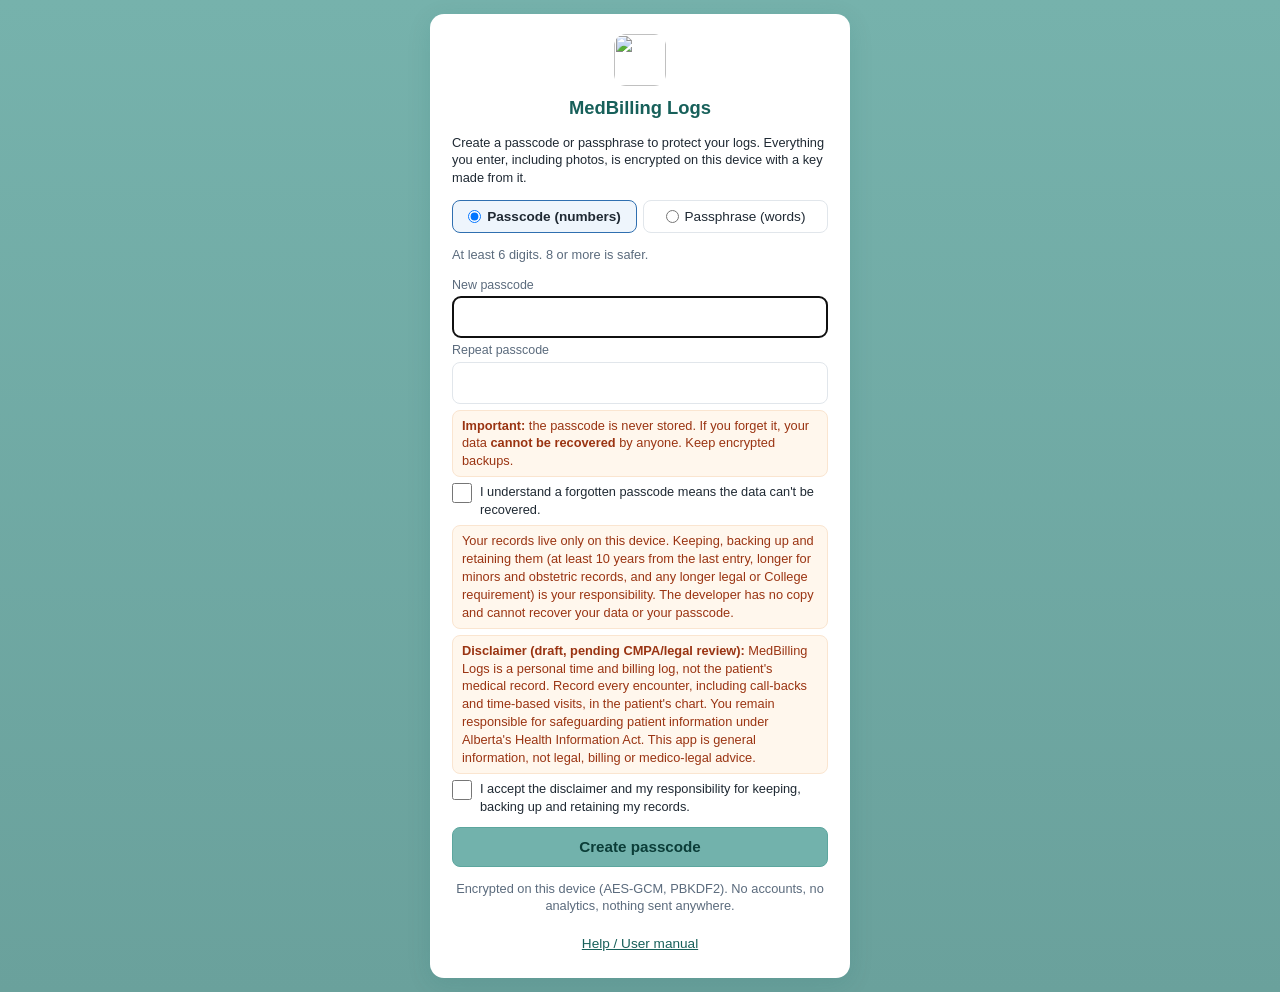
==== commit 2db4f00a: "Logs v13 (Cloudflare line) + Medibrisa footer; Fee Desk links -> feedesk.medibrisa.com (0 github.io)" ====
--- a/index.html
+++ b/index.html
@@ -17,6 +17,11 @@
 <link rel="icon" href="icons/icon-192.png" sizes="192x192">
 <link rel="apple-touch-icon" href="icons/apple-touch-icon.png">
 <link rel="stylesheet" href="css/app.css">
+<link rel="stylesheet" href="clinical-resources/cr.css">
+<link rel="stylesheet" href="css/shared/favrow.css">
+<link rel="stylesheet" href="css/shared/suite.css">
+<link rel="stylesheet" href="css/shared/spui.css">
+<link rel="stylesheet" href="css/shared/move.css">
 </head>
 <body class="locked">
 <section id="lock" class="lock" aria-label="Locked">
@@ -66,9 +71,11 @@
   <div class="pb1"><b id="pbName">Time period</b><span class="pbh" id="pbHrs"></span><span class="pbu" id="pbUnits"></span></div>
   <div class="pb2"><div class="pbtrack" aria-hidden="true"><div class="pbfill" id="pbFill"></div></div><span class="pbr" id="pbLeft"></span></div>
 </div>
-<nav class="tabs" id="tabs" role="tablist">
+<nav class="tabs sptabs" id="tabs" role="tablist" aria-label="MedBilling Logs sections">
+  <button type="button" role="tab" data-tab="fav" aria-selected="false"><svg class="ti" viewBox="0 0 24 24" aria-hidden="true" focusable="false"><path d="M12 3.5l2.6 5.3 5.9.9-4.3 4.1 1 5.8L12 16.8l-5.2 2.8 1-5.8-4.3-4.1 5.9-.9z"/></svg><span>Favourites</span></button>
   <button type="button" role="tab" data-tab="today" class="on" aria-selected="true"><svg class="ti" viewBox="0 0 24 24" aria-hidden="true" focusable="false"><rect x="3.5" y="5" width="17" height="15" rx="2.5"/><path d="M3.5 10h17M8 3v4M16 3v4"/><circle cx="12" cy="15" r="1.6"/></svg><span>Today</span></button>
   <button type="button" role="tab" data-tab="history" aria-selected="false"><svg class="ti" viewBox="0 0 24 24" aria-hidden="true" focusable="false"><path d="M4 12a8 8 0 1 0 2.4-5.7"/><path d="M4 4v4h4"/><path d="M12 8v4.5l3 2"/></svg><span>History</span></button>
+  <button type="button" role="tab" data-tab="claims" aria-selected="false"><svg class="ti" viewBox="0 0 24 24" aria-hidden="true" focusable="false"><rect x="4" y="3.5" width="16" height="17" rx="2.5"/><path d="M8 9l2 2 4-4M8 15h8"/></svg><span>Claims</span></button>
   <button type="button" role="tab" data-tab="res" aria-selected="false"><svg class="ti" viewBox="0 0 24 24" aria-hidden="true" focusable="false"><path d="M4 5.5A2.5 2.5 0 0 1 6.5 3H20v15H6.5A2.5 2.5 0 0 0 4 20.5z"/><path d="M4 20.5A2.5 2.5 0 0 0 6.5 23H20v-5"/></svg><span>Resources</span></button>
   <button type="button" role="tab" data-tab="data" aria-selected="false"><svg class="ti" viewBox="0 0 24 24" aria-hidden="true" focusable="false"><circle cx="12" cy="12" r="3"/><path d="M12 2.5v3M12 18.5v3M2.5 12h3M18.5 12h3M5.3 5.3l2.1 2.1M16.6 16.6l2.1 2.1M5.3 18.7l2.1-2.1M16.6 7.4l2.1-2.1"/></svg><span>Settings</span></button>
 </nav>
@@ -80,10 +87,11 @@
     <div class="card warnbox" id="abRemind" hidden><p class="small" id="abRemindTxt"></p><div class="rowbtns"><button type="button" class="primary" id="abRemindNow">Back up now</button><button type="button" class="ghost" id="abRemindLater">Later</button></div><p class="bkx small" data-k="auto"></p></div>
     <div class="tbar" id="tbar" role="toolbar" aria-label="Day tools">
       <div class="tgrp dnav">
-        <button type="button" class="tb ic" id="dPrev" aria-label="Previous day" title="Previous day">‹</button>
+        <button type="button" class="tb ic sptb" id="dPrev" aria-label="Previous day" title="Previous day"><span class="sti" aria-hidden="true">‹</span><span class="stl">Prev</span></button>
         <label class="tb dpick" title="Choose a day"><span id="dLbl">Today</span><input type="date" id="dPick" aria-label="Choose a day"></label>
-        <button type="button" class="tb ic" id="dNext" aria-label="Next day" title="Next day">›</button>
-        <button type="button" class="tb" id="dToday" title="Back to today">Today</button>
+        <button type="button" class="tb ic sptb" id="dNext" aria-label="Next day" title="Next day"><span class="sti" aria-hidden="true">›</span><span class="stl">Next</span></button>
+        <button type="button" class="tb sptb" id="dToday" aria-label="Go to today" title="Back to today"><span class="stl">Today</span></button>
+        <button type="button" class="tb ic sptb" id="ptSearchBtn" aria-label="Search: find a patient" title="Find a patient (name, MRN / PHN or ULI)" aria-haspopup="dialog"><span class="sti" aria-hidden="true"><svg viewBox="0 0 24 24" width="16" height="16" aria-hidden="true" focusable="false" fill="none" stroke="currentColor" stroke-width="2.2" stroke-linecap="round"><circle cx="10.5" cy="10.5" r="6"/><path d="M15 15l5.5 5.5"/></svg></span><span class="stl">Search</span></button>
       </div>
       <div class="tgrp site">
         <button type="button" class="tb fac" id="osFac" aria-label="Choose facility"><span class="fl">Facility</span> <b id="osFacName">Choose…</b></button>
@@ -91,20 +99,21 @@
         <span class="tinfo" id="osInfo" aria-live="polite"></span>
       </div>
       <div class="tgrp cnav" role="group" aria-label="Move between cells">
-        <button type="button" class="tb ic" id="gPrev" aria-label="Previous cell" title="Previous cell (Shift+Tab)">←</button>
-        <button type="button" class="tb ic" id="gNext" aria-label="Next cell" title="Next cell (Tab or Enter)">→</button>
+        <button type="button" class="tb ic sptb" id="gPrev" aria-label="Previous cell" title="Previous cell (Shift+Tab)"><span class="sti" aria-hidden="true">←</span><span class="stl">Cell</span></button>
+        <button type="button" class="tb ic sptb" id="gNext" aria-label="Next cell" title="Next cell (Tab or Enter)"><span class="sti" aria-hidden="true">→</span><span class="stl">Cell</span></button>
       </div>
       <div class="tgrp udo" role="group" aria-label="Undo and redo">
-        <button type="button" class="tb ic ub" id="gUndo" aria-label="Undo" title="Undo (Ctrl+Z / ⌘Z)" disabled>↶</button>
-        <button type="button" class="tb ic ub" id="gRedo" aria-label="Redo" title="Redo (Shift+Ctrl+Z / ⇧⌘Z)" disabled>↷</button>
-      </div>
+        <button type="button" class="tb ic ub sptb" id="gUndo" aria-label="Undo" title="Undo (Ctrl+Z / ⌘Z)" disabled><span class="sti" aria-hidden="true">↶</span><span class="stl">Undo</span></button>
+        <button type="button" class="tb ic ub sptb" id="gRedo" aria-label="Redo" title="Redo (Shift+Ctrl+Z / ⇧⌘Z)" disabled><span class="sti" aria-hidden="true">↷</span><span class="stl">Redo</span></button>
+      </div>
+      <div class="tgrp crg"><button type="button" class="tb ic sptb" id="crOpen" aria-label="Clinical resources" aria-controls="crDrawer" aria-expanded="false" title="Clinical resources (R)"><span class="sti" aria-hidden="true">📚</span><span class="stl">Resources</span></button></div>
       <span class="tinfo wk" id="wkTot"></span>
       <span class="tsp" aria-hidden="true"></span>
       <div class="tgrp acts">
-        <button type="button" class="tb" id="cbBtn">+ Call-back</button>
-        <button type="button" class="tb" id="repToday">Report / share</button>
+        <button type="button" class="tb sptb" id="cbBtn" aria-label="Add call-back"><span class="sti" aria-hidden="true">+</span><span class="stl">Call-back</span></button>
+        <button type="button" class="tb sptb" id="repToday" aria-label="Report / share"><span class="sti" aria-hidden="true">⇪</span><span class="stl">Report</span></button>
         <span class="menuwrap">
-          <button type="button" class="tb" id="moreBtn" aria-haspopup="true" aria-expanded="false" aria-controls="moreMenu">⋯ More</button>
+          <button type="button" class="tb sptb" id="moreBtn" aria-label="More day actions" aria-haspopup="true" aria-expanded="false" aria-controls="moreMenu"><span class="sti" aria-hidden="true">⋯</span><span class="stl">More</span></button>
           <span class="menu" id="moreMenu" hidden>
             <button type="button" id="manualBtn">+ Add past entry</button>
             <button type="button" id="tlToday">Timeline</button>
@@ -118,9 +127,13 @@
       </div>
     </div>
     <button type="button" class="premstrip" id="premStrip" hidden></button>
+    <div id="clmBar" class="clmbar" role="status" aria-live="polite" hidden></div>
     <div id="todayList" class="gridbox"></div>
   </section>
 
+  <section id="tab-fav" class="panel fdfav" hidden>
+    <div id="favPane" aria-live="polite"></div>
+  </section>
   <section id="tab-history" class="panel" hidden>
     <div class="wstrip" id="wsHist"></div>
     <div id="histList"></div>
@@ -131,17 +144,38 @@
     </div>
   </section>
 
+  <section id="tab-claims" class="panel" hidden>
+    <div class="clmhead">
+      <button type="button" class="ghost" id="clmPrev" aria-label="Previous batch week">‹</button>
+      <div class="clmtt"><h2 id="clmWk">Batch</h2><p class="small muted" id="clmWkSub"></p></div>
+      <button type="button" class="ghost" id="clmNext" aria-label="Next batch week">›</button>
+      <button type="button" class="ghost" id="clmThis">This week</button>
+    </div>
+    <div class="clmbatch" id="clmBatch"></div>
+    <p class="small muted clmtestnote">Thursday report. Test build: H-Link is not connected. “Queued for H-Link” only marks a claim as approved; nothing is sent.</p>
+    <div id="clmRep"></div>
+  </section>
+
   <section id="tab-res" class="panel" hidden>
     <p class="small muted">Official sites, opened in your browser. Opening a link sends no app data (no referrer, nothing attached). The app locks when you leave it.</p>
     <div class="card res"><h3>AHS &amp; zones</h3><ul><li><a href="https://www.albertahealthservices.ca/" target="_blank" rel="noopener noreferrer external" referrerpolicy="no-referrer">Alberta Health Services (AHS)</a></li><li><a href="https://www.albertahealthservices.ca/zones/zones.aspx" target="_blank" rel="noopener noreferrer external" referrerpolicy="no-referrer">AHS zones overview</a></li><li><a href="https://www.albertahealthservices.ca/zones/south-zone.aspx" target="_blank" rel="noopener noreferrer external" referrerpolicy="no-referrer">AHS South Zone</a></li><li><a href="https://www.albertahealthservices.ca/zones/calgary-zone.aspx" target="_blank" rel="noopener noreferrer external" referrerpolicy="no-referrer">AHS Calgary Zone</a></li><li><a href="https://www.albertahealthservices.ca/zones/central-zone.aspx" target="_blank" rel="noopener noreferrer external" referrerpolicy="no-referrer">AHS Central Zone</a></li><li><a href="https://www.albertahealthservices.ca/zones/edmonton-zone.aspx" target="_blank" rel="noopener noreferrer external" referrerpolicy="no-referrer">AHS Edmonton Zone</a></li><li><a href="https://www.albertahealthservices.ca/zones/north-zone.aspx" target="_blank" rel="noopener noreferrer external" referrerpolicy="no-referrer">AHS North Zone</a></li><li><a href="https://www.albertahealthservices.ca/assets/zone/ahs-map-ahs-zones.pdf" target="_blank" rel="noopener noreferrer external" referrerpolicy="no-referrer">AHS zone map (PDF)</a></li><li><a href="https://covenanthealth.ca/" target="_blank" rel="noopener noreferrer external" referrerpolicy="no-referrer">Covenant Health</a></li><li><a href="https://albertapcns.ca/pcn" target="_blank" rel="noopener noreferrer external" referrerpolicy="no-referrer">Primary Care Networks (Alberta)</a></li><li><a href="https://www.alberta.ca/about-primary-health-care" target="_blank" rel="noopener noreferrer external" referrerpolicy="no-referrer">About primary health care (Alberta.ca)</a></li></ul></div>
-    <div class="card res"><h3>Billing</h3><ul><li><a href="https://tp8p7c4vwr-del.github.io/delara-medbilling/" target="_blank" rel="noopener noreferrer external" referrerpolicy="no-referrer">MedBilling Fee Desk</a><span class="resd">Companion app: look up billing (fee) codes and ICD-9 diagnostic codes, with fees, rules and notes. Works offline; nothing you type is sent.</span></li><li><a href="https://www.alberta.ca/fees-health-professionals" target="_blank" rel="noopener noreferrer external" referrerpolicy="no-referrer">Alberta Health: Fees information for health professionals (SOMB)</a></li><li><a href="https://open.alberta.ca/publications/somb-2026-04-01" target="_blank" rel="noopener noreferrer external" referrerpolicy="no-referrer">Schedule of Medical Benefits, April 1, 2026 (Open Government)</a></li><li><a href="https://www.alberta.ca/bulletins-for-health-professionals" target="_blank" rel="noopener noreferrer external" referrerpolicy="no-referrer">Alberta Health: Bulletins for health professionals</a></li><li><a href="https://www.alberta.ca/h-link-electronic-claims-system" target="_blank" rel="noopener noreferrer external" referrerpolicy="no-referrer">Alberta Health: H-Link electronic claims system</a></li><li><a href="https://open.alberta.ca/publications/physician-s-resource-guide" target="_blank" rel="noopener noreferrer external" referrerpolicy="no-referrer">Alberta Health: Physician's resource guide (claims)</a></li><li><a href="https://www.alberta.ca/health-professional-business-forms" target="_blank" rel="noopener noreferrer external" referrerpolicy="no-referrer">Alberta Health: Health professional business forms</a></li><li><a href="https://www.albertadoctors.org/practice/billing-support/" target="_blank" rel="noopener noreferrer external" referrerpolicy="no-referrer">AMA Billing Support</a></li><li><a href="https://www.albertadoctors.org/practice/physician-compensation/fee-for-service/" target="_blank" rel="noopener noreferrer external" referrerpolicy="no-referrer">AMA Fee-for-service resources</a></li><li><a href="https://apps.albertadoctors.org/fee-navigator/" target="_blank" rel="noopener noreferrer external" referrerpolicy="no-referrer">AMA Fee Navigator</a></li><li><a href="https://www.albertadoctors.org/news/publications/billing-tips/documentation-is-important/" target="_blank" rel="noopener noreferrer external" referrerpolicy="no-referrer">AMA billing tip: Documentation is important</a></li><li><a href="https://apps.albertadoctors.org/fee-navigator/billing-tips/documentation-pca-billing-tip" target="_blank" rel="noopener noreferrer external" referrerpolicy="no-referrer">AMA Fee Navigator tip: Documentation (PCPCM)</a></li><li><a href="https://apps.albertadoctors.org/fee-navigator/billing-tips/phone-call-documentation" target="_blank" rel="noopener noreferrer external" referrerpolicy="no-referrer">AMA Fee Navigator tip: Phone call documentation</a></li><li><a href="https://www.albertadoctors.org/news/publications/billing-corner/" target="_blank" rel="noopener noreferrer external" referrerpolicy="no-referrer">AMA Billing Corner</a></li><li><a href="https://www.albertadoctors.org/media/zolbejry/pcpcm-operations-manual-v42-jan-9.pdf" target="_blank" rel="noopener noreferrer external" referrerpolicy="no-referrer">AMA PCPCM operations manual (PDF)</a></li><li><a href="https://www.alberta.ca/health-professionals-audit-and-compliance-assurance" target="_blank" rel="noopener noreferrer external" referrerpolicy="no-referrer">Alberta Health: Audit and compliance assurance</a></li><li><a href="https://www.cmpa-acpm.ca/en/membership/protection-for-members/principles-of-assistance/billing-investigations" target="_blank" rel="noopener noreferrer external" referrerpolicy="no-referrer">CMPA: Billing investigations</a></li></ul></div>
+    <div class="card res"><h3>Billing</h3><ul><li><a href="https://feedesk.medibrisa.com/" target="_blank" rel="noopener noreferrer external" referrerpolicy="no-referrer">MedBilling Fee Desk</a><span class="resd">Companion app: look up billing (fee) codes and ICD-9 diagnostic codes, with fees, rules and notes. Works offline; nothing you type is sent.</span></li><li><a href="https://www.alberta.ca/fees-health-professionals" target="_blank" rel="noopener noreferrer external" referrerpolicy="no-referrer">Alberta Health: Fees information for health professionals (SOMB)</a></li><li><a href="https://open.alberta.ca/publications/somb-2026-04-01" target="_blank" rel="noopener noreferrer external" referrerpolicy="no-referrer">Schedule of Medical Benefits, April 1, 2026 (Open Government)</a></li><li><a href="https://www.alberta.ca/bulletins-for-health-professionals" target="_blank" rel="noopener noreferrer external" referrerpolicy="no-referrer">Alberta Health: Bulletins for health professionals</a></li><li><a href="https://www.alberta.ca/h-link-electronic-claims-system" target="_blank" rel="noopener noreferrer external" referrerpolicy="no-referrer">Alberta Health: H-Link electronic claims system</a></li><li><a href="https://open.alberta.ca/publications/physician-s-resource-guide" target="_blank" rel="noopener noreferrer external" referrerpolicy="no-referrer">Alberta Health: Physician's resource guide (claims)</a></li><li><a href="https://www.alberta.ca/health-professional-business-forms" target="_blank" rel="noopener noreferrer external" referrerpolicy="no-referrer">Alberta Health: Health professional business forms</a></li><li><a href="https://www.albertadoctors.org/practice/billing-support/" target="_blank" rel="noopener noreferrer external" referrerpolicy="no-referrer">AMA Billing Support</a></li><li><a href="https://www.albertadoctors.org/practice/physician-compensation/fee-for-service/" target="_blank" rel="noopener noreferrer external" referrerpolicy="no-referrer">AMA Fee-for-service resources</a></li><li><a href="https://apps.albertadoctors.org/fee-navigator/" target="_blank" rel="noopener noreferrer external" referrerpolicy="no-referrer">AMA Fee Navigator</a></li><li><a href="https://www.albertadoctors.org/news/publications/billing-tips/documentation-is-important/" target="_blank" rel="noopener noreferrer external" referrerpolicy="no-referrer">AMA billing tip: Documentation is important</a></li><li><a href="https://apps.albertadoctors.org/fee-navigator/billing-tips/documentation-pca-billing-tip" target="_blank" rel="noopener noreferrer external" referrerpolicy="no-referrer">AMA Fee Navigator tip: Documentation (PCPCM)</a></li><li><a href="https://apps.albertadoctors.org/fee-navigator/billing-tips/phone-call-documentation" target="_blank" rel="noopener noreferrer external" referrerpolicy="no-referrer">AMA Fee Navigator tip: Phone call documentation</a></li><li><a href="https://www.albertadoctors.org/news/publications/billing-corner/" target="_blank" rel="noopener noreferrer external" referrerpolicy="no-referrer">AMA Billing Corner</a></li><li><a href="https://www.albertadoctors.org/media/zolbejry/pcpcm-operations-manual-v42-jan-9.pdf" target="_blank" rel="noopener noreferrer external" referrerpolicy="no-referrer">AMA PCPCM operations manual (PDF)</a></li><li><a href="https://www.alberta.ca/health-professionals-audit-and-compliance-assurance" target="_blank" rel="noopener noreferrer external" referrerpolicy="no-referrer">Alberta Health: Audit and compliance assurance</a></li><li><a href="https://www.cmpa-acpm.ca/en/membership/protection-for-members/principles-of-assistance/billing-investigations" target="_blank" rel="noopener noreferrer external" referrerpolicy="no-referrer">CMPA: Billing investigations</a></li></ul></div>
     <div class="card res"><h3>Regulatory &amp; privacy</h3><ul><li><a href="https://cpsa.ca/" target="_blank" rel="noopener noreferrer external" referrerpolicy="no-referrer">College of Physicians &amp; Surgeons of Alberta (CPSA)</a></li><li><a href="https://oipc.ab.ca/" target="_blank" rel="noopener noreferrer external" referrerpolicy="no-referrer">Office of the Information and Privacy Commissioner of Alberta (OIPC)</a></li><li><a href="https://www.alberta.ca/health-information-act" target="_blank" rel="noopener noreferrer external" referrerpolicy="no-referrer">Health Information Act (Alberta.ca)</a></li><li><a href="https://kings-printer.alberta.ca/1266.cfm?page=H05.cfm" target="_blank" rel="noopener noreferrer external" referrerpolicy="no-referrer">Health Information Act (Alberta King's Printer)</a></li><li><a href="https://cpsa.ca/physicians/standards-of-practice/patient-record-retention/" target="_blank" rel="noopener noreferrer external" referrerpolicy="no-referrer">CPSA: Patient Record Retention standard</a></li><li><a href="https://www.cmpa-acpm.ca/en/advice-publications/browse-articles/2003/a-matter-of-records-retention-and-transfer-of-clinical-records" target="_blank" rel="noopener noreferrer external" referrerpolicy="no-referrer">CMPA: Records retention, access, security and transfer</a></li><li><a href="https://www.cmpa-acpm.ca/en/advice-publications/handbooks/electronic-records-handbook/destroying-and-disposing-of-records" target="_blank" rel="noopener noreferrer external" referrerpolicy="no-referrer">CMPA: Destroying and disposing of electronic records</a></li><li><a href="https://www.cmpa-acpm.ca/en/advice-publications/browse-articles/2011/using-clinical-photography-and-video-for-educational-purposes" target="_blank" rel="noopener noreferrer external" referrerpolicy="no-referrer">CMPA: Clinical photography and video</a></li><li><a href="https://www.cmpa-acpm.ca/en/advice-publications/browse-articles/2023/recording-clinical-encounters-with-patients-what-physicians-need-to-know" target="_blank" rel="noopener noreferrer external" referrerpolicy="no-referrer">CMPA: Recording clinical encounters</a></li><li><a href="https://www.cmpa-acpm.ca/en/advice-publications/browse-articles/2013/protecting-patient-privacy-when-delivering-care-virtually" target="_blank" rel="noopener noreferrer external" referrerpolicy="no-referrer">CMPA: Protecting patient privacy in virtual care (email/text)</a></li><li><a href="https://www.cmpa-acpm.ca/en/advice-publications/browse-articles/2019/texting-safely-about-patient-care" target="_blank" rel="noopener noreferrer external" referrerpolicy="no-referrer">CMPA: Texting safely about patient care</a></li><li><a href="https://www.cmpa-acpm.ca/en/advice-publications/browse-articles/2018/the-new-reality-of-reporting-a-privacy-breach" target="_blank" rel="noopener noreferrer external" referrerpolicy="no-referrer">CMPA: Reporting a privacy breach</a></li><li><a href="https://www.cmpa-acpm.ca/en/education-events/good-practices/professionalism-ethics-and-wellness/privacy-and-confidentiality" target="_blank" rel="noopener noreferrer external" referrerpolicy="no-referrer">CMPA: Privacy and confidentiality</a></li><li><a href="https://www.albertadoctors.org/resource-centre/privacy-resources/" target="_blank" rel="noopener noreferrer external" referrerpolicy="no-referrer">AMA Privacy resources</a></li><li><a href="https://www.albertadoctors.org/resource-centre/privacy-resources/health-information-act/" target="_blank" rel="noopener noreferrer external" referrerpolicy="no-referrer">AMA: Health Information Act overview</a></li><li><a href="https://www.albertadoctors.org/resource-centre/privacy-resources/acceptable-use-of-email-policy/" target="_blank" rel="noopener noreferrer external" referrerpolicy="no-referrer">AMA: Acceptable Use of Email Policy</a></li><li><a href="https://www.albertadoctors.org/resource-centre/privacy-resources/breach-management-policy/" target="_blank" rel="noopener noreferrer external" referrerpolicy="no-referrer">AMA: Breach Management Policy</a></li><li><a href="https://www.albertadoctors.org/resource-centre/privacy-resources/five-steps-to-minimize-privacy-breaches/" target="_blank" rel="noopener noreferrer external" referrerpolicy="no-referrer">AMA: Five Steps to Minimize Privacy Breaches</a></li><li><a href="https://www.albertadoctors.org/resource-centre/privacy-resources/notification-to-patients-affected-by-privacy-breach/" target="_blank" rel="noopener noreferrer external" referrerpolicy="no-referrer">AMA: Notification to patients affected by a breach</a></li><li><a href="https://www.albertadoctors.org/resource-centre/privacy-resources/assessing-risk-and-implementing-safeguards/" target="_blank" rel="noopener noreferrer external" referrerpolicy="no-referrer">AMA: Assessing Risk and Implementing Safeguards</a></li><li><a href="https://www.albertadoctors.org/resource-centre/privacy-resources/faq-privacy-agreements/" target="_blank" rel="noopener noreferrer external" referrerpolicy="no-referrer">AMA: FAQ Privacy agreements</a></li><li><a href="https://www.albertadoctors.org/media/x5cf23al/collection-use-and-disclosure-policy.pdf" target="_blank" rel="noopener noreferrer external" referrerpolicy="no-referrer">AMA: Collection, Use, Disclosure and Disposal policy template (PDF)</a></li></ul></div>
     <div class="card res"><h3>Professional</h3><ul><li><a href="https://www.albertadoctors.org/" target="_blank" rel="noopener noreferrer external" referrerpolicy="no-referrer">Alberta Medical Association (albertadoctors.org)</a></li><li><a href="https://www.cmpa-acpm.ca/" target="_blank" rel="noopener noreferrer external" referrerpolicy="no-referrer">Canadian Medical Protective Association (CMPA)</a></li><li><a href="https://www.cmpa-acpm.ca/en/education-events/good-practices/physician-patient/documentation-and-record-keeping" target="_blank" rel="noopener noreferrer external" referrerpolicy="no-referrer">CMPA: Documentation and record keeping</a></li><li><a href="https://www.cmpa-acpm.ca/en/advice-publications/handbooks/electronic-records-handbook" target="_blank" rel="noopener noreferrer external" referrerpolicy="no-referrer">CMPA: Electronic records handbook</a></li><li><a href="https://www.cmpa-acpm.ca/en/membership/protection-for-members/principles-of-assistance/practice-management-and-business-matters-overview-of-cmpa-assistance" target="_blank" rel="noopener noreferrer external" referrerpolicy="no-referrer">CMPA: Practice management and business matters (assistance)</a></li><li><a href="https://www.albertadoctors.org/practice/learning-development/online-training/privacy-training/" target="_blank" rel="noopener noreferrer external" referrerpolicy="no-referrer">AMA: Free privacy training</a></li></ul></div>
     <p class="small muted">Each link was checked and loaded on 2026-10-04 (MT). Websites change; if a link moves, search the organization's main site.</p>
   </section>
 
   <section id="tab-data" class="panel" hidden>
+    <div class="spset" id="spSettings">
+      <h3>Settings</h3>
+      <div class="sprow"><label for="spProv">Province</label><select id="spProv" aria-label="Province or territory" disabled><option>Alberta</option></select></div>
+      <div class="sprow"><label for="spSkill">Specialty</label><select id="spSkill" aria-label="Specialty (from Fee Desk)" disabled><option>—</option></select></div>
+      <div class="sprow"><label>Text size</label><div class="spbtns"><button type="button" id="spSizeGo">Text size…</button></div></div>
+      <div class="sprow"><label>Backup</label><div class="spbtns"><button type="button" id="spBackup">Back up (includes favourites)</button><button type="button" id="spFdSet">Change in Fee Desk</button></div></div>
+      <p class="sphelp">Province and specialty come from Fee Desk on this device (change them there). The encrypted backup includes your Fee Desk favourites; a restore adds them back only on a device that has none.</p>
+    </div>
     <div class="card helpcard"><h3>Help</h3><button type="button" class="linkbtn manlink">Help / User manual</button><span class="small muted"> How to use the app, step by step. Works offline.</span></div>
+    <div class="card" id="crProfCard"><h3>Profile &amp; defaults</h3><p class="small muted">Provider type, specialty, province and preferences used by Clinical resources and fee code shortlists. Preferences only; no patient information.</p><button type="button" class="ghost" id="crProfile">Edit profile &amp; defaults</button></div>
     <div class="card dispcard" id="dispCard">
       <h3>Display</h3>
       <div class="tsize" role="group" aria-labelledby="tsLbl">
@@ -151,16 +185,32 @@
       </div>
       <label class="fld">Font style
         <select id="dispFont"><option value="system">System default</option><option value="rounded">Rounded</option><option value="serif">Serif</option><option value="mono">Monospace</option></select></label>
-      <p class="small muted">Text size and font apply to the spreadsheet (rows and columns grow with the text) and the rest of the app. Built-in fonts only, nothing is downloaded. Saved on this device only; no patient data. <button type="button" class="linkbtn sm" id="dispReset">Reset to default</button></p>
+      <p class="small muted">Text size and font apply to the spreadsheet (rows and columns grow with the text) and the rest of the app. Built-in fonts only, nothing is downloaded. Saved encrypted with your passcode on this device; no patient data. <button type="button" class="linkbtn sm" id="dispReset">Reset to default</button></p>
     </div>
     <div class="card">
       <h3>Defaults</h3>
       <div class="two">
         <label class="fld">Default setting
           <select id="defSetting"><option value="H">Hospital</option><option value="C">Clinic</option></select></label>
-        <label class="fld">Fee schedule
+        <label class="fld">Province
           <select id="defProv"></select></label>
       </div>
+    </div>
+    <div class="card" id="seatCard">
+      <h3>Staff seats and permissions</h3>
+      <p class="small muted">Each provider decides, per staff member, who may <b>View</b> and who may <b>Submit</b> (Approve/Submit) that provider’s billings. Everything starts Off; staff without View see nothing. Stored encrypted with your passcode.</p>
+      <label class="fld">Using this device as
+        <select id="seatSel"></select></label>
+      <div class="fphead"><b>Providers</b> <button type="button" class="linkbtn sm" id="seatAddProv">Add provider…</button></div>
+      <ul id="seatProvs" class="seatprovs"></ul>
+      <div class="fphead"><b>Staff</b> <button type="button" class="linkbtn sm" id="seatAddStaff">Add staff seat…</button> <span class="small muted" id="seatStaffN"></span></div>
+      <div class="permwrap"><table id="permTab" class="permtab"></table></div>
+      <p class="small muted" id="permNote"></p>
+    </div>
+    <div class="card" id="clmLogCard">
+      <h3>Audit log: approvals and permissions <button type="button" class="linkbtn sm" id="clmLogRefresh">Refresh</button></h3>
+      <p class="small muted">Who did what, and when (Mountain Time). Part of the tamper-evident, encrypted audit log.</p>
+      <div id="clmLog" class="clmlog"></div>
     </div>
     <div class="card" id="fpCard">
       <h3>Facility # and Functional centre</h3>
@@ -172,6 +222,8 @@
       <div id="fnoRecList" class="fpslist"></div>
       <div class="fphead"><b>Favourite functional centres</b> <span class="small muted">(Select Favourite… in the list)</span></div>
       <div id="fcenFavList" class="fpchips"></div>
+      <div class="fphead"><b>Favourite referring providers</b> <span class="small muted">(☆ in the Referring provider list; shown first)</span></div>
+      <div id="refFavList" class="fpslist"></div>
       <p class="small muted credit" id="fpSrc"></p>
     </div>
     <div class="card">
@@ -202,7 +254,7 @@
       <h3>Lock</h3>
       <label class="fld">Auto-lock after inactivity
         <select id="autolock"><option value="1">1 minute</option><option value="2">2 minutes</option><option value="5">5 minutes</option><option value="10">10 minutes</option><option value="15">15 minutes</option></select></label>
-      <p class="small muted">The app also locks whenever it goes to the background. Timers keep counting while locked.</p>
+      <p class="small muted">Switching tabs or apps does not lock it; it locks after this much inactivity (time away counts) or when you tap Lock now. Timers keep counting while locked.</p><p class="small muted" id="persistInfo"></p>
       <div class="rowbtns"><button type="button" class="ghost" id="lockNow2">Lock now</button><button type="button" class="ghost" id="chPass">Change passcode / passphrase</button></div>
       <p class="warnbox small">A forgotten passcode means the data can't be recovered. Keep an encrypted backup.</p>
       <div class="easybox" id="euCard" hidden>
@@ -288,7 +340,7 @@
     <div class="card">
       <h3>Fee code sources</h3>
       <div id="credits" class="small muted"></div>
-      <p class="small muted">Code data from <a href="https://tp8p7c4vwr-del.github.io/delara-medbilling/" rel="noopener noreferrer">MedBilling Fee Desk</a>, bundled in the app. Always confirm codes and fees in the official schedule.</p>
+      <p class="small muted">Code data from <a href="https://feedesk.medibrisa.com/" rel="noopener noreferrer">MedBilling Fee Desk</a>, bundled in the app. Always confirm codes and fees in the official schedule.</p>
       <p class="small muted" id="dxCredit">Diagnostic code suggestions: Alberta Health, Alberta Health diagnostic codes: claims assessment (ICD-9 supplement, as of 2018-01-18). Contains information licensed under the Open Government Licence – Alberta. Data via MedBilling Fee Desk. Any code can also be typed as free text.</p>
     </div>
   </section>
@@ -299,9 +351,9 @@
   <p class="small muted units-note" id="unitsNote"></p>
   <p class="small muted">Time log only. Confirm time-based billing rules in your own schedule (e.g. Alberta SOMB) before submitting claims.</p>
   <p class="small muted">Passcode-locked and encrypted on this device. No accounts, analytics or trackers. Nothing is sent anywhere.</p>
-  <p class="small muted fdhelp">For help with medical billing codes and diagnostic codes (ICD-9 / ICD-10), use <a href="https://tp8p7c4vwr-del.github.io/delara-medbilling/" target="_blank" rel="noopener noreferrer external" referrerpolicy="no-referrer">MedBilling Fee Desk</a></p>
+  <p class="small muted fdhelp">For help with medical billing codes and diagnostic codes (ICD-9 / ICD-10), use <a href="https://feedesk.medibrisa.com/" target="_blank" rel="noopener noreferrer external" referrerpolicy="no-referrer">MedBilling Fee Desk</a></p>
   <p class="small muted"><button type="button" class="linkbtn manlink">Help / User manual</button></p>
-  <p class="small muted">Part of JFdeLara's Studio · <a href="https://tp8p7c4vwr-del.github.io/delara-medbilling/" rel="noopener noreferrer">MedBilling Fee Desk</a></p>
+  <p class="small muted">Part of Medibrisa · <a href="https://feedesk.medibrisa.com/" rel="noopener noreferrer">MedBilling Fee Desk</a></p>
   <div class="copyright">© 2026 MedBilling Logs. All rights reserved. This app is protected by copyright. Reproduction or duplication without permission is an infringement.</div>
 </footer>
 
@@ -362,11 +414,11 @@
       <div class="fld"><span class="fldl" id="eFcenL">Functional centre</span><button type="button" class="fpbtn" id="eFcen" aria-labelledby="eFcenL eFcen" aria-haspopup="dialog"><span class="muted">Choose…</span></button></div>
     </div>
     <div class="codebox notshift">
-      <div class="codehead"><span class="fldl">Fee codes and diagnostic codes (optional)</span><select id="eProv" aria-label="Fee schedule"></select></div>
+      <div class="codehead"><span class="fldl">Fee code and Diagnosis (ICD-9) (optional)</span><select id="eProv" aria-label="Province"></select></div>
       <div id="eCodes" class="chips"></div>
       <div class="cdrow">
-        <div class="cdcol"><label class="fldl" for="eCodeQ">Billing code</label><input id="eCodeQ" type="search" maxlength="60" placeholder="Code or words" autocomplete="off" enterkeyhint="search"><a class="fdl" id="eCodeFD" href="https://tp8p7c4vwr-del.github.io/delara-medbilling/" target="_blank" rel="noopener noreferrer external" referrerpolicy="no-referrer">Look up in Fee Desk</a></div>
-        <div class="cdcol"><label class="fldl" for="eDxQ">Diagnostic code (ICD-9)</label><input id="eDxQ" class="dxin" type="search" maxlength="40" placeholder="Code or words" autocomplete="off" autocapitalize="characters" enterkeyhint="search"><a class="fdl" id="eDxFD" href="https://tp8p7c4vwr-del.github.io/delara-medbilling/#/icd9" target="_blank" rel="noopener noreferrer external" referrerpolicy="no-referrer">Look up in Fee Desk</a></div>
+        <div class="cdcol"><label class="fldl" for="eCodeQ">Billing code</label><input id="eCodeQ" type="search" maxlength="60" placeholder="Search codes" autocomplete="off" enterkeyhint="search"><a class="fdl" id="eCodeFD" href="https://feedesk.medibrisa.com/" target="_blank" rel="noopener noreferrer external" referrerpolicy="no-referrer">Look up in Fee Desk</a></div>
+        <div class="cdcol"><label class="fldl" for="eDxQ">Diagnosis (ICD-9)</label><input id="eDxQ" class="dxin" type="search" maxlength="40" placeholder="Search codes" autocomplete="off" autocapitalize="characters" enterkeyhint="search"><a class="fdl" id="eDxFD" href="https://feedesk.medibrisa.com/#/icd9" target="_blank" rel="noopener noreferrer external" referrerpolicy="no-referrer">Look up in Fee Desk</a></div>
       </div>
       <div id="eCodeRes" class="codres"></div>
       <div id="eDxRes" class="codres dxres"></div>
@@ -375,7 +427,7 @@
         <label class="fld">Modifier code(s) 2<input id="eMod2" maxlength="80" placeholder="Separate with commas" autocomplete="off" autocorrect="off" spellcheck="false" autocapitalize="characters"></label>
       </div>
       <div id="eModU" class="emodu" hidden></div>
-      <p class="small muted fdhelp">For help with medical billing codes and diagnostic codes (ICD-9 / ICD-10), use <a href="https://tp8p7c4vwr-del.github.io/delara-medbilling/" target="_blank" rel="noopener noreferrer external" referrerpolicy="no-referrer">MedBilling Fee Desk</a></p>
+      <p class="small muted fdhelp">For help with medical billing codes and diagnostic codes (ICD-9 / ICD-10), use <a href="https://feedesk.medibrisa.com/" target="_blank" rel="noopener noreferrer external" referrerpolicy="no-referrer">MedBilling Fee Desk</a></p>
       <p class="small muted credit" id="eCredit"></p>
     </div>
     <div id="eNotesSlot"></div>
@@ -416,12 +468,12 @@
   <form class="ewbox" id="ewForm" autocomplete="off" novalidate>
     <header class="ewhd">
       <div class="ewtt"><h3 id="ewT">Entry</h3><p class="small muted" id="ewSub"></p></div>
-      <div class="ewnav"><button type="button" class="ghost" id="ewPrev" title="Save and go to the previous patient (Alt+↑)">‹ Previous</button><button type="button" class="ghost" id="ewNext" title="Save and go to the next patient (Alt+↓)">Next ›</button></div>
+      <div class="ewnav"><button type="button" class="ghost" id="ewWide" aria-pressed="false" title="Wider window (one row per billing line). You can also drag the corner to resize.">⇔ Wider</button><button type="button" class="ghost" id="ewPrev" title="Save and go to the previous patient (Alt+↑)">‹ Previous</button><button type="button" class="ghost" id="ewNext" title="Save and go to the next patient (Alt+↓)">Next ›</button></div>
     </header>
     <div class="ewbody" id="ewBody"></div>
     <p class="ewerr" id="ewErr" role="alert"></p>
     <div class="ewtot" aria-live="polite"><span>Expected total from Alberta Health <small class="muted">(estimate)</small></span><b id="ewTotal" class="mono">–</b></div>
-    <footer class="ewft"><span class="small muted ewkeys">Tab moves between fields · ▾ or Alt+↓ shows choices · Ctrl+Enter saves</span><button type="button" class="ghost" id="ewCancel">Cancel</button><button type="submit" id="ewSave">Save</button></footer>
+    <footer class="ewft"><span class="small muted ewkeys">Tab moves between fields · ▾ or Alt+↓ shows choices · Ctrl+Enter saves · N (outside a field) opens a new entry</span><button type="button" class="ghost" id="ewCancel">Cancel</button><button type="button" class="apv" id="ewApv">Approve/Submit</button><button type="submit" id="ewSave">Save</button></footer>
   </form>
   <div class="ewmenu" id="ewMenu" role="listbox" hidden></div>
 </dialog>
@@ -508,6 +560,22 @@
     <div class="dlgbtns"><span></span><button type="button" class="ghost" id="xpCancel">Cancel</button><button type="submit" class="primary" id="xpOk">Encrypt file</button></div>
   </form>
 </dialog>
+<dialog id="clmDlg" class="sheet" aria-labelledby="clmDlgT">
+  <div class="dlg">
+    <h3 id="clmDlgT">Claim</h3>
+    <div id="clmDlgB" class="small"></div>
+    <div class="dlgbtns"><button type="button" class="dangerbtn" id="clmWd">Withdraw approval</button><button type="button" class="primary" id="clmClose">Close</button></div>
+  </div>
+</dialog>
+<dialog id="refDlg" class="sheet refdlg" aria-labelledby="refDlgT">
+  <div class="dlg">
+    <h3 id="refDlgT">Referring provider</h3>
+    <p class="small muted">Search favourites and recent referring providers by name or Alberta practitioner ID, or type a new one as “Name 123456789”. ☆ adds a favourite.</p>
+    <input type="search" id="refQ" placeholder="Name or practitioner ID" autocomplete="off" spellcheck="false" aria-label="Search referring providers">
+    <div id="refList" class="reflist" role="listbox" aria-label="Referring providers"></div>
+    <div class="dlgbtns"><span></span><button type="button" class="ghost" id="refClose">Close</button></div>
+  </div>
+</dialog>
 <dialog id="askDlg">
   <form method="dialog" class="dlg" id="askForm" autocomplete="off">
     <h3 id="askTitle"></h3>
@@ -580,7 +648,7 @@
 <dialog id="manDlg" class="mandlg" aria-labelledby="manTitle">
   <div class="manhead"><h2 id="manTitle">MedBilling Logs · User manual</h2><button type="button" class="lockbtn" id="manClose">Close</button></div>
   <div class="man" id="manBody">
-    <p class="manlead">A private time and billing log for physicians. Everything stays on this device, encrypted with your passcode or passphrase. This manual works offline. Version 9t (October 2026).</p>
+    <p class="manlead">A private time and billing log for physicians. Everything stays on this device, encrypted with your passcode or passphrase. This manual works offline. Version 9v (October 2026).</p>
     <nav class="mantoc" aria-label="Contents">
       <a href="#m-start" data-go="m-start">1. Getting started, passcode and easy unlock</a>
       <a href="#m-per" data-go="m-per">2. The time-period bar</a>
@@ -597,8 +665,9 @@
       <a href="#m-audit" data-go="m-audit">13. Audit log</a>
       <a href="#m-ret" data-go="m-ret">14. Retention and backups</a>
       <a href="#m-bk" data-go="m-bk">15. Automatic backups</a>
-      <a href="#m-priv" data-go="m-priv">16. Privacy, the law and your responsibility</a>
-      <a href="#m-faq" data-go="m-faq">17. FAQ and troubleshooting</a>
+      <a href="#m-data" data-go="m-data">16. Your data: Export my data, Import my data and moving</a>
+      <a href="#m-priv" data-go="m-priv">17. Privacy, the law and your responsibility</a>
+      <a href="#m-faq" data-go="m-faq">18. FAQ and troubleshooting</a>
     </nav>
 
     <section id="m-start">
@@ -691,7 +760,7 @@
 
     <section id="m-enc">
       <h3>4. Encounters: the spreadsheet</h3>
-      <p>Today is a spreadsheet, like Excel or Google Sheets: gridlines, a grey header row and row numbers, light zebra striping, a sticky header, and a totals row pinned at the bottom. Columns: <b>#</b> · <b>Patient name</b> · <b>MRN / PHN</b> · <b>H/C</b> (Hospital or Clinic) · <b>In</b> · <b>Out</b> · <b>Min</b> · <b>Units</b> · <b>Facility #</b> · <b>Functional centre</b> · <b>Fee code(s)</b> · <b>Modifier code 1</b> · <b>Modifier code 2</b> · <b>Dx (ICD-9)</b> · <b>Billing notes</b> · <b>⋯</b>. There are always at least 15 blank rows below your entries, and the grid never runs out (see <i>Rows never run out</i> below). Every change saves encrypted straight away; there are no pop-up forms for normal work.</p>
+      <p>Today is a spreadsheet, like Excel or Google Sheets: gridlines, a grey header row and row numbers, light zebra striping, a sticky header, and a totals row pinned at the bottom. Columns: <b>#</b> · <b>Patient name</b> · <b>MRN / PHN</b> · <b>H/C</b> (Hospital or Clinic) · <b>In</b> · <b>Out</b> · <b>Min</b> · <b>Units</b> · <b>Facility #</b> · <b>Functional centre</b> · <b>Fee code</b> · <b>Modifier code 1</b> · <b>Modifier code 2</b> · <b>Diagnosis (ICD-9)</b> · <b>Billing notes</b> · <b>⋯</b>. There are always at least 15 blank rows below your entries, and the grid never runs out (see <i>Rows never run out</i> below). Every change saves encrypted straight away; there are no pop-up forms for normal work.</p>
       <p><b>The totals (v9p).</b> The totals row shows the number of encounters, the total time in hours and minutes (<b>8 h 52</b>) and the units, then <b>8 h 52 min · 36 units</b>. Under it, one plain line each for Hospital, Clinic, Call-backs and On site, and for every time period with logged time, for example <b>Hospital 8 h 52 min · 36 units</b>, <b>Day 17 min · 1 unit</b>, <b>Evening 8 h 35 min · 35 units</b> (Night, Late evening, Weekend or Holiday as they apply). On a phone each is on its own line; they stay in view when you scroll sideways. The Min column of each row still shows minutes. Each row's units are counted on its own, so the period lines can add up to a unit more or less than the total.</p>
       <ol>
         <li><b>New patient:</b> type a name or MRN/PHN in the first blank row. That creates the encounter (not started yet).</li>
@@ -699,19 +768,19 @@
         <li><b>Stop:</b> type the time in <b>Out</b> (an Out earlier than In means after midnight), or tap <b>■</b> in the Out cell.</li>
         <li><b>H/C:</b> tap (or press Space, or type H or C) to switch between Hospital and Clinic.</li>
         <li><b>Codes:</b> type or paste fee and ICD-9 codes (several separated by commas). Select the cell and tap <b>↗</b> (or <b>ⓘ</b> beside a code) to pick in MedBilling Fee Desk: tap a code there and it comes straight back into that cell (see <a href="#m-codes" data-go="m-codes">section 8</a>).</li>
-        <li><b>Modifiers:</b> type modifier codes in <b>Modifier code 1</b> and <b>Modifier code 2</b> (right after Fee code(s)). Each cell takes several codes separated by commas or spaces; they are saved in capitals, separated by ", ", with duplicates removed (e.g. <i>cmgp bmi</i> → <i>CMGP, BMI</i>). See <i>Modifier codes</i> below.</li>
+        <li><b>Modifiers:</b> type modifier codes in <b>Modifier code 1</b> and <b>Modifier code 2</b> (right after Fee code). Each cell takes several codes separated by commas or spaces; they are saved in capitals, separated by ", ", with duplicates removed (e.g. <i>cmgp bmi</i> → <i>CMGP, BMI</i>). See <i>Modifier codes</i> below.</li>
       </ol>
       <h4 id="m-mod">Modifier codes and roomy code cells (v9k)</h4>
-      <p>Two <b>Modifier code</b> columns sit between <b>Fee code(s)</b> and <b>Dx (ICD-9)</b>. Use them however suits your billing: for example, modifiers for the first fee code in <b>Modifier code 1</b> and for the second in <b>Modifier code 2</b>, or simply all of them in one cell.</p>
-      <ul>
-        <li><b>Room for several codes:</b> Fee code(s), Modifier code 1, Modifier code 2 and Dx are wide enough for about 15 characters (three or four codes) before anything wraps, at every text size. When a cell holds more, the column widens up to a maximum and then the codes wrap onto more lines and the row grows taller; nothing is ever cut off. On a phone a code column stops at about 60 % of the screen and wraps from there. Each of these cells holds up to 200 characters (v9m), enough for 20 or more codes with their commas. In <b>Dx</b> each code sits beside a fee code in order; more Dx than fee codes are kept too, after the paired ones (v9m).</li>
-        <li><b>A bigger cell while you type:</b> the code cell you are editing opens to at least two lines, and keeps growing as you add codes. Tab, Enter or the keyboard's <b>Next</b> moves Fee code(s) → Modifier code 1 → Modifier code 2 → Dx, like any other cell. On a phone, a code cell you tap that is partly off the edge slides fully into view.</li>
+      <p>Two <b>Modifier code</b> columns sit between <b>Fee code</b> and <b>Diagnosis (ICD-9)</b>. Use them however suits your billing: for example, modifiers for the first fee code in <b>Modifier code 1</b> and for the second in <b>Modifier code 2</b>, or simply all of them in one cell.</p>
+      <ul>
+        <li><b>Room for several codes:</b> Fee code, Modifier code 1, Modifier code 2 and Dx are wide enough for about 15 characters (three or four codes) before anything wraps, at every text size. When a cell holds more, the column widens up to a maximum and then the codes wrap onto more lines and the row grows taller; nothing is ever cut off. On a phone a code column stops at about 60 % of the screen and wraps from there. Each of these cells holds up to 200 characters (v9m), enough for 20 or more codes with their commas. In <b>Dx</b> each code sits beside a fee code in order; more Dx than fee codes are kept too, after the paired ones (v9m).</li>
+        <li><b>A bigger cell while you type:</b> the code cell you are editing opens to at least two lines, and keeps growing as you add codes. Tab, Enter or the keyboard's <b>Next</b> moves Fee code → Modifier code 1 → Modifier code 2 → Dx, like any other cell. On a phone, a code cell you tap that is partly off the edge slides fully into view.</li>
         <li>Modifiers are encrypted with the entry and appear in <b>History</b>, the entry details (a <b>Modifiers</b> line) and the edit form (<b>Modifier code(s) 1 / 2</b>), every report (PDF, Word, Excel, CSV columns <i>modifier_1</i> and <i>modifier_2</i>), encrypted backups and the audit log. Entries made before version 9k simply have empty Modifier cells, and totals are not affected.</li>
         <li><b>Modifiers from Fee Desk (v9p):</b> select a Modifier code 1 or Modifier code 2 cell and tap <b>↗</b> (or ⋯ → Pick modifier in Fee Desk). Fee Desk opens straight on its Modifiers tab; tap a modifier to send it, or ＋ several and Send. They come back into the cell you started from (from Modifier code 2 they go to Modifier code 2), added after what is already there; a modifier already in the row is not added twice. Undo takes the whole pick back in one step.</li>
         <li>Type modifiers, or bring them back from Fee Desk with fee and ICD-9 codes in one go (see <a href="#m-multi">Several codes at once</a>, v9l / v9m): Modifier code 1 gets the modifiers for the row's first fee code, Modifier code 2 those for its second or later fee code. Always confirm modifiers and their rules in the current Alberta Schedule of Medical Benefits.</li>
       </ul>
       <h4 id="m-fac">Facility # and Functional centre (v9o)</h4>
-      <p>Two columns sit just before <b>Fee code(s)</b>: <b>Facility #</b> (the Alberta Health facility number for the claim) and <b>Functional centre</b>.</p>
+      <p>Two columns sit just before <b>Fee code</b>: <b>Facility #</b> (the Alberta Health facility number for the claim) and <b>Functional centre</b>.</p>
       <ul>
         <li><b>Facility #:</b> tap the cell (or press Space / F4) for a searchable list of the official Alberta Health facility listing (411 facilities, "Facility and Functional Centre Definitions and Facility Listing", effective 1 July 2026). Type a number, a name or a town. ★ marks a favourite; favourites and your recent picks are listed first. A number not in the list can still be typed (marked "entered by you"). The source and date are shown at the bottom of the list.</li>
         <li><b>Functional centre:</b> the same kind of list as in Med Access: <i>Type something to search…</i>, <i>Select Favourite…</i>, <i>Edit/Search…</i>, then <b>CLNC</b> (clinic), <b>D</b> (day), <b>N</b> (night), <b>EMRG</b> (emergency), <b>MED</b> (medicine), <b>SURG</b> (surgery).</li>
@@ -736,7 +805,7 @@
         <li>Not tracked: the 4-units-per-hour rule (GR 15.13.10) and call-back maximums (GR 15.11). Always check the current SOMB before you bill.</li>
       </ul>
       <h4>Rows never run out</h4>
-      <p><b>Entry window (v9t):</b> tap or click a row number (or ⋯ → Open entry window, or Ctrl+Enter in a cell) to see every field of that encounter in one window. On a phone it fills the screen. <b>Claim details</b> at the top: patient name, ULI / PHN or MRN, sex, billing physician, specialty (skill code), BA number, Hospital / Clinic, referring physician and practitioner ID, Facility #, Functional centre and site. <b>Billing line 1, 2, 3…</b> each have a fee code (with its description and Fee Desk search), an ICD-9 diagnosis, calls, the service date, and modifiers with a units box beside each (for example TEV 04); “+ Modifier” adds another, “+ Add billing line” adds lines without limit and ✕ removes one. Each line shows its <b>expected payment</b> from Alberta Health, and the <b>expected total</b> sits at the very bottom. These are estimates from the bundled fee schedule data (base or specialty rate × calls, plus the modifier effects), not an assessment. <b>Visit details</b>: admitted on, visit #, In / Out, original facility and location, newborn, hold reason, claim flags and the internal note. A <b>Checks</b> box updates as you type (for example a code that usually needs a referring physician, a sex-specific code, a missing time modifier or units, or a missing diagnosis). These are reminders, not rules. Every field has a ▾ list of choices; you can always type instead. Save keeps the changes, Cancel drops them, Previous / Next save and move to the next patient. The billing physician, skill and BA number you last used are filled in for new entries. Paid, balance, write-off, insurer and claim status come later with claim submission.</p>
+      <p><b>Entry window (v9t):</b> tap or click a row number (or ⋯ → Open entry window, or Ctrl+Enter in a cell) to see every field of that encounter in one window. On a phone it fills the screen. <b>Claim details</b> at the top: patient name, ULI / PHN or MRN, sex, billing physician, specialty (skill code), BA number, Hospital / Clinic, referring physician and practitioner ID, Facility #, Functional centre and site. <b>Billing line 1, 2, 3…</b> each have a fee code (with its description and Fee Desk search), an ICD-9 diagnosis, calls, the service date (pick another day if the service was on a different day; it starts as the encounter day), and modifiers with a units box beside each (for example TEV 04); “+ Modifier” adds another, “+ Add billing line” adds lines without limit and ✕ removes one. Each line shows its <b>expected payment</b> from Alberta Health, and the <b>expected total</b> sits at the very bottom. These are estimates from the bundled fee schedule data (base or specialty rate × calls, plus the modifier effects), not an assessment. <b>Visit details</b>: admitted on, visit #, In / Out, original facility and location, newborn, hold reason, claim flags and the internal note. A <b>Checks</b> box updates as you type (for example a code that usually needs a referring physician, a sex-specific code, a missing time modifier or units, or a missing diagnosis). These are reminders, not rules. “⇔ Wider” (or dragging the window’s corner on a computer) makes the window wider; then each billing line fits on one row: code, diagnosis, calls, date, modifiers and units, expected pay. Every field has a ▾ list of choices; you can always type instead. Save keeps the changes, Cancel drops them, Previous / Next save and move to the next patient. The billing physician, skill and BA number you last used are filled in for new entries. Paid, balance, write-off, insurer and claim status come later with claim submission.</p>
       <p><b>Referring provider (v9r):</b> Settings → Facility # and Functional centre → Show the Referring provider column. Type the name and practitioner ID (for example "Dr. A. Smith, 12345"). On by default (turn it off here); names already saved stay with each entry and appear in exports.</p>
       <p><b>On a computer (v9q):</b> the app uses the whole browser window. The spreadsheet shares the width out so every column, from Patient name to Billing notes, is on screen without scrolling sideways (from about 1280 px wide; Edge or Chrome on a 1920 × 1080 or 1366 × 768 monitor). On a wide monitor the name, facility, code and notes columns get the extra room; In, Out, Min, Units, H/C and MRN stay compact. In a smaller window those text columns wrap onto two or more lines instead (a code is never split), and column headers may take two lines. iPhone and iPad look the same as before.</p>
       <p>The grid is endless. Whenever the cell you are in is within 5 rows of the last row, 10 more blank rows are added below; it doesn't matter how you got there (Tab, Enter, ↓, the <b>Next</b> bar, or a tap), and you don't have to type anything. Scrolling down adds up to 30 more by itself; then the footer (units rule, disclaimers, Fee Desk link and this manual) shows after the last row, and scrolling on past it adds 10 more rows each time (v9o). Row numbers simply continue (… 40, 41, 42 …), and your cursor, the text you're typing and the order of rows stay exactly where they were.</p>
@@ -746,7 +815,7 @@
         <li>The extra rows last until you lock the app or reload; after that the grid starts again with your entries plus the usual blank rows.</li>
       </ul>
       <h4>Columns fit what you type</h4>
-      <p>Each column widens to fit its longest entry (and narrows again when you shorten it). Past a sensible maximum, <b>Patient name</b>, <b>Fee code(s)</b>, the two <b>Modifier code</b> columns, <b>Dx</b> and <b>Billing notes</b> wrap onto more lines and the row grows taller, so nothing is cut off. Every column also has a minimum width wide enough for its usual content (about 10 digits for MRN/PHN, about 15 characters (several codes) for Fee code(s), each Modifier column and Dx, 5 for times, 4 for minutes and units); these widths grow and shrink with the text size (see <i>Settings → Display</i> below).</p>
+      <p>Each column widens to fit its longest entry (and narrows again when you shorten it). Past a sensible maximum, <b>Patient name</b>, <b>Fee code</b>, the two <b>Modifier code</b> columns, <b>Dx</b> and <b>Billing notes</b> wrap onto more lines and the row grows taller, so nothing is cut off. Every column also has a minimum width wide enough for its usual content (about 10 digits for MRN/PHN, about 15 characters (several codes) for Fee code, each Modifier column and Dx, 5 for times, 4 for minutes and units); these widths grow and shrink with the text size (see <i>Settings → Display</i> below).</p>
       <p><b>Nothing is pinned on the left.</b> When the grid is wider than the screen, it scrolls sideways as a whole: the row number and Patient name scroll away with the other columns, so the codes and times get the full width. Only the header row (top) and the totals row (bottom) stay in place. On Today the grid fills the screen down to the bottom edge and is the only part that scrolls up and down, so the header row is always visible and rows 1–5 are always one swipe away (v9o). The active cell has a blue outline and its whole row is tinted, so you can always see where you are.</p>
       <h4>Moving between cells: only when you say so</h4>
       <p>The cursor never jumps to the next cell on its own, not after a full PHN, a 4-digit time or a fee code, and not when a save finishes. Rows also stay where they are while you work; they are put back in time order when you leave the grid. You move to another cell only with:</p>
@@ -766,7 +835,7 @@
         <li>While a cell is active, a small <b>← Next →</b> bar floats above the keyboard; the cell you are in is scrolled into view above the keyboard. The screen never zooms in when you tap a cell, whatever the text size (you can still pinch to zoom).</li>
         <li>On a phone the <b>Patient name</b> column is narrower (about a third of the screen) and long names end in "…". Tap the name to see it in full in a small bubble above the cell; you can edit it there as usual.</li>
         <li>Rows are at least 40 px tall, so each cell is easy to tap.</li>
-        <li><b>Billing notes</b> is always a full-width column after <b>Dx (ICD-9)</b> (at least as wide as the other text columns, wider with a larger text size); tap it to write notes about what was done for the patient. The narrow column at the very end with <b>⋯</b> is the row menu (Start, Stop, Add time, Open details, Delete…), not a notes cell.</li>
+        <li><b>Billing notes</b> is always a full-width column after <b>Diagnosis (ICD-9)</b> (at least as wide as the other text columns, wider with a larger text size); tap it to write notes about what was done for the patient. The narrow column at the very end with <b>⋯</b> is the row menu (Start, Stop, Add time, Open details, Delete…), not a notes cell.</li>
       </ul>
       <h4 id="m-ned">Billing notes editor</h4>
       <p>The <b>Billing notes</b> cell shows a short preview (a line break shows as ↵). Tap the cell (or click it, or press F2 / Space when it's selected) to open a larger editor: a <b>sheet</b> that slides up from the bottom on a phone, or a <b>pop-up box</b> next to the cell on a computer. The editor grows as you type, can hold several lines (up to 500 characters) and uses 16 px or larger text, so iPhone doesn't zoom.</p>
@@ -803,7 +872,7 @@
         <li>One <b>↶ Undo</b> removes the added row. <b>⋯ → Same patient: start a new timer now</b> still starts a running encounter right away (and stops the first one if it was running).</li>
       </ul>
       <h4 id="m-undo">Undo and Redo (v9p)</h4>
-      <p>The <b>↶</b> (Undo) and <b>↷</b> (Redo) buttons sit in the toolbar above the grid, so they're always on screen without scrolling, on a phone too. A short message says what was undone, for example <i>Undone: Fee code(s) edited</i> or <i>Undone: row deleted</i>. Hold the pointer over ↶ on a computer to see what it will undo.</p>
+      <p>The <b>↶</b> (Undo) and <b>↷</b> (Redo) buttons sit in the toolbar above the grid, so they're always on screen without scrolling, on a phone too. A short message says what was undone, for example <i>Undone: Fee code edited</i> or <i>Undone: row deleted</i>. Hold the pointer over ↶ on a computer to see what it will undo.</p>
       <ul>
         <li><b>What can be undone:</b> typing over or clearing a cell; deleting or clearing rows (a deleted row comes back in its place with everything in it, including extra Dx codes, units, facility and functional centre); codes filled in from Fee Desk (fee, Dx and modifiers added together undo in one step); Facility # and Functional centre picks; unit changes (01–20); and changes that touch several rows at once.</li>
         <li><b>Keyboard:</b> Ctrl-Z / ⌘Z undoes, Shift-Ctrl-Z / ⇧⌘Z or Ctrl-Y redoes. While you are typing in a cell (before Tab or Enter), Ctrl-Z undoes your typing in that cell, like any text box.</li>
@@ -873,7 +942,7 @@
       <p>In the spreadsheet, type or paste a fee or ICD-9 code into the cell, or pick it in MedBilling Fee Desk:</p>
       <h4 id="m-pick">Pick a code in Fee Desk (v9g)</h4>
       <ol>
-        <li>Tap the <b>Fee code(s)</b> or <b>Dx (ICD-9)</b> cell of the row, then tap <b>↗</b> in that cell (or <b>ⓘ</b> beside a code that is already there, to start from that code). The row's <b>⋯</b> menu has the same two choices.</li>
+        <li>Tap the <b>Fee code</b> or <b>Diagnosis (ICD-9)</b> cell of the row, then tap <b>↗</b> in that cell (or <b>ⓘ</b> beside a code that is already there, to start from that code). The row's <b>⋯</b> menu has the same two choices.</li>
         <li>Fee Desk opens in <b>pick mode</b>. A slim bar says <i>Picking for MedBilling Logs: tap a code to send it, or ＋ to pick several (up to 10 fee, 10 ICD-9, 10 modifiers) · Modifiers · Cancel</i> (Fee Desk v36 says 3 of each; outside Alberta, or with an older Fee Desk: <i>Picking a code for MedBilling Logs, tap a code to send it back · Cancel</i>).</li>
         <li>Tap a billing code: a search result, a favourite or recent code, a code in the price list, or the big code on its page (also <b>Use … in MedBilling Logs</b>). Tap <b>Details</b> on a result to read it first.</li>
         <li>Tap an ICD-9 code: in an ICD-9 search, in <b>Suggested ICD-9</b> on a billing code's page, or <b>Use</b>.</li>
@@ -898,7 +967,7 @@
       </ol>
       <ul>
         <li><b>Nothing is overwritten.</b> New codes are added after what is already in each cell; a code already in the row is not added twice (the message lists it as <i>Already in this row</i>).</li>
-        <li><b>Fee code(s):</b> added after the existing ones.</li>
+        <li><b>Fee code:</b> added after the existing ones.</li>
         <li><b>Dx:</b> every ICD-9 code sent is kept. A Dx linked to a fee code goes beside that fee code; others go on fee codes that have no Dx yet, newly added ones first; any more are added after them in the Dx cell (the row grows to show them all). An existing Dx is never replaced.</li>
         <li><b>Modifiers:</b> <b>Modifier code 1</b> is for the row's first fee code and <b>Modifier code 2</b> for its second or later fee code. A modifier linked to a fee code in Fee Desk (or sent with just one fee code) goes in the cell for that fee code's place in the row; other modifiers go in Modifier code 1. A modifier already in either cell is not added again.</li>
         <li>Only codes and the one-time token travel, as with single codes. Works in Safari, the Home Screen app and the MedBilling Logs iPhone app (Fee Desk returns with the app's own link). Older versions of Fee Desk keep sending one code at a time.</li>
@@ -906,12 +975,12 @@
       <ol>
         <li>Open an encounter. Under <b>Fee codes and diagnostic codes</b>, check the fee schedule (province) on the right.</li>
         <li>In <b>Billing code</b>, type a code or a few words and tap a suggestion to add it.</li>
-        <li>In <b>Diagnostic code (ICD-9)</b> beside it, type a code or words and tap a suggestion. Each billing code you add gets its own diagnostic code field on the same row. You can also type any code that isn't in the list.</li>
+        <li>In <b>Diagnosis (ICD-9)</b> beside it, type a code or words and tap a suggestion. Each billing code you add gets its own diagnostic code field on the same row. You can also type any code that isn't in the list.</li>
       </ol>
       <ul>
         <li>Suggestions come from lists built into the app (fee codes from MedBilling Fee Desk; ICD-9 from Alberta Health's diagnostic code supplement). They work offline and nothing you type is sent anywhere.</li>
         <li><b>Look up in Fee Desk</b> opens MedBilling Fee Desk in a new tab with fees, rules and notes. It goes straight to the code only if what you typed is a known code. Otherwise it opens Fee Desk's home page. No patient information is ever put in the link.</li>
-        <li>Opening Fee Desk from an open entry may lock this app (it went to the background). Your unsaved entry is kept as an encrypted draft and reopens after you unlock. To bring a code back automatically, use <b>↗</b> in the spreadsheet (pick mode, above).</li>
+        <li>Opening Fee Desk from an open entry no longer locks this app (unless you stay away longer than the auto-lock time). Your unsaved entry is kept as an encrypted draft and reopens after you unlock. To bring a code back automatically, use <b>↗</b> in the spreadsheet (pick mode, above).</li>
         <li><b>Nova Scotia (approval pending):</b> code lookup is unavailable until permission is granted, so no Nova Scotia code list is included. Type the code manually (it is saved exactly as typed) and confirm it in the official MSI Physician’s Manual. Codes already saved in your entries are kept.</li>
         <li>Codes and fees are a convenience. Always confirm in the official Schedule of Medical Benefits before you submit claims.</li>
       </ul>
@@ -923,7 +992,7 @@
         <li>In an encounter, tap <b>Take photo</b> or <b>Attach photo</b>. Photos are resized, location data is removed, and they are stored only inside the app, encrypted. They aren't saved to your camera roll.</li>
         <li>Tap a thumbnail to view it or <b>Delete photo</b>.</li>
         <li>Move clinical photos into the official patient record, then delete them here.</li>
-        <li><b>The lock:</b> the app locks whenever it goes to the background and after a period without use (Settings → Lock; 1 to 15 minutes, default 2). Tap <b>Lock</b> at the top right to lock right away. The camera doesn't trigger a lock while you take a photo.</li>
+        <li><b>The lock:</b> the app locks after a period without use (Settings → Lock; 1 to 15 minutes, default 10; time spent in another tab or app counts). Switching tabs or apps does not lock it by itself; closing the tab does. Tap <b>Lock</b> at the top right to lock right away. The camera doesn't trigger a lock while you take a photo.</li>
       </ul>
     </section>
 
@@ -1060,8 +1129,22 @@
       <p>A red banner on Today says what went wrong (for example the folder was moved or deleted, permission is needed, or the drive is full), with <b>Try again</b> and <b>Backup settings</b>. It never interrupts what you're doing, and your entries stay safe on this device. The app tries again automatically (within 15 minutes, or at your interval). Failures and recoveries are kept in the audit log.</p>
     </section>
 
+    <section id="m-data">
+      <h3>16. Your data: Export my data, Import my data and moving</h3>
+      <!-- same wording as Settings → Your data: Export my data, Import my data and moving (shared/move.js T.guide) -->
+      <ul class="mvguide-man">
+        <li>Export my data saves everything this app keeps on this device to one file (its name ends in -my-data- and the date). Keep the file somewhere safe; it is your copy.</li>
+        <li>In MedBilling Logs the file is locked with your passcode. You need that passcode to import it later.</li>
+        <li>Import my data (Settings) checks the file first and shows what it holds. Nothing changes until you choose Merge or Replace.</li>
+        <li>Merge adds what is in the file to what is already here. Nothing here is removed.</li>
+        <li>Replace makes this device match the file. Tick the confirmation box first. Replace is all or nothing: if anything goes wrong part-way, nothing on this device is changed.</li>
+        <li>Older backup files can still be imported. Fee Desk favourites files can only be merged.</li>
+        <li>This app is moving: when the app gets a new web address, a notice appears at the top of the app with the new address and four steps: Export my data, open the new address, Import my data there, then add the new address to your home screen. Not now hides the notice until you next open the app.</li>
+        <li>Your data stays in this browser at this address only, so it does not move to a new address by itself. Export it first.</li>
+      </ul>
+    </section>
     <section id="m-priv">
-      <h3>16. Privacy, the law and your responsibility</h3>
+      <h3>17. Privacy, the law and your responsibility</h3>
       <h4>Exports contain health information</h4>
       <p class="mantip">An export contains health information. Keep it encrypted, and send the password separately, never in the same email or message. Store and send it only as permitted by Alberta's <b>Health Information Act (HIA)</b>, your custodian's or <b>AHS (Alberta Health Services)</b> privacy and information-security policies, and the privacy law and privacy commissioner's guidance in your own province or territory (e.g. the <b>Alberta OIPC</b>). Delete copies you no longer need.</p>
       <h4>Your responsibility</h4>
@@ -1079,7 +1162,7 @@
     </section>
 
     <section id="m-faq">
-      <h3>17. FAQ and troubleshooting</h3>
+      <h3>18. FAQ and troubleshooting</h3>
       <dl class="manfaq">
         <dt>How do I log a second encounter for the same patient?</dt><dd>Tap a cell in the patient's row, then the blue <b>＋ same</b> button in the row number (or ⋯ → Same patient: new row below). The name, MRN / PHN, facility, functional centre and H/C are copied; times and codes are left blank. See section 4.</dd>
         <dt>The app asks for Face ID by itself. Can I stop that?</dt><dd>Yes: <b>Settings → Lock → Easy unlock</b>, turn it off, and the passcode is used. Face ID is the default from v9p; it never replaces the passcode, which always works.</dd>
@@ -1091,7 +1174,7 @@
         <dt>I don't see "Unlock with a passkey" in my browser.</dt><dd>Your browser doesn't support the passkey PRF extension (it needs Safari 18 or later, current Chrome or Edge, or Firefox 148 or later on a computer). The option is hidden rather than offered in a weaker form.</dd>
         <dt>Does the timer stop when the app locks or the phone sleeps?</dt><dd>No. Timers use clock times and keep counting. Unlock and tap Stop (or fix the end time) when you're done.</dd>
         <dt>I opened Fee Desk and the app locked. Did I lose my entry?</dt><dd>No. An open entry is saved as an encrypted draft and reopens after you unlock. A code you picked in Fee Desk waits and is added right after you unlock.</dd>
-        <dt>I tapped a code in Fee Desk but nothing came back.</dt><dd>Open Fee Desk with <b>↗</b> in the Fee code(s) or Dx cell (the slim yellow "Picking … for MedBilling Logs" bar must show). Plain Fee Desk links only look codes up. Picks expire after 30 minutes.</dd>
+        <dt>I tapped a code in Fee Desk but nothing came back.</dt><dd>Open Fee Desk with <b>↗</b> in the Fee code or Dx cell (the slim yellow "Picking … for MedBilling Logs" bar must show). Plain Fee Desk links only look codes up. Picks expire after 30 minutes.</dd>
         <dt>Can I bring back several codes at once, with modifiers?</dt><dd>Yes (Alberta, v9l; up to 10 of each from v9m with Fee Desk v37). In Fee Desk's pick mode tap <b>＋</b> beside up to 10 fee codes, 10 ICD-9 codes and 10 modifiers (or tap a favourite with linked codes), check the tray and tap <b>Send to MedBilling Logs</b>. They are added to the row without overwriting anything: fee codes after the existing ones, Dx beside their fee codes and any extra Dx after them (none dropped), modifiers in Modifier code 1 (first fee code) or Modifier code 2 (second or later). See <a href="#m-multi">Several codes at once</a>.</dd>
         <dt>I couldn't scroll back up to my first rows on iPhone.</dt><dd>Fixed in v9o. In v9n the whole page could slide up (for example while the keyboard was open), hiding the header row and the first rows under the bar at the top, and a swipe inside the grid couldn't bring them back. Now the grid is the only thing that scrolls on Today; the page snaps back as soon as the keyboard closes.</dd>
         <dt>Where did the footer (disclaimers, Fee Desk link, manual) go?</dt><dd>On Today it's after the last row: scroll down past your rows to see it. On the other tabs it's at the bottom of the page as before.</dd>
@@ -1123,12 +1206,18 @@
         <dt>A red "Automatic backup didn't work" banner appeared.</dt><dd>Tap <b>Backup settings</b> and <b>Change location</b> to choose the folder again, or <b>Allow access</b> if the browser asks. Your entries are safe on the device in the meantime.</dd>
         <dt>Where can I get advice?</dt><dd>CMPA (1-800-267-6522), AMA billing support, or the CPSA. Links are in the Resources tab.</dd>
       </dl>
-      <p class="small muted">MedBilling Logs is general information, not legal, billing or medico-legal advice. Part of JFdeLara's Studio.</p>
+      <p class="small muted">MedBilling Logs is general information, not legal, billing or medico-legal advice. Part of Medibrisa.</p>
     </section>
   </div>
 </dialog>
 <!-- manual:end -->
-<div id="toast" class="toast" role="status" aria-live="polite"></div>
+<div id="toast" class="toast sptoast" role="status" aria-live="polite" hidden></div>
+<dialog id="ptDlg" class="ptdlg" aria-labelledby="ptDlgT">
+  <div class="pthead"><b id="ptDlgT">Find a patient</b><button type="button" class="ghost sm" id="ptClose" aria-label="Close">✕</button></div>
+  <input id="ptQ" type="search" autocomplete="off" autocorrect="off" autocapitalize="off" spellcheck="false" placeholder="Name, MRN / PHN or ULI" aria-label="Find a patient by name, MRN / PHN or ULI" aria-controls="ptRes">
+  <p class="small muted ptnote">Searches every day on this device (Today and History). Nothing leaves your phone.</p>
+  <ul id="ptRes" class="ptres" role="listbox" aria-label="Matching patients"></ul>
+</dialog>
 <script src="js/vault.js"></script>
 <script src="js/pwpolicy.js"></script>
 <script src="js/easyunlock.js"></script>
@@ -1138,6 +1227,7 @@
 <script src="js/vendor/zip.min.js"></script>
 <script src="js/vendor/jspdf.umd.min.js"></script>
 <script src="js/report.js"></script>
+<script src="js/claims.js"></script>
 <div class="ned" id="noteEd" hidden><div class="nedbg" id="nedBg"></div><div class="nedbox" id="nedBox" role="dialog" aria-modal="true" aria-labelledby="nedT"><div class="nedhead"><b id="nedT">Billing notes</b><span class="nedsub" id="nedSub"></span></div><textarea id="nedTa" maxlength="500" rows="3" autocomplete="off" autocapitalize="sentences" spellcheck="true" enterkeyhint="enter" aria-labelledby="nedT"></textarea><div class="nedfoot"><span class="nedcnt" id="nedCnt" aria-live="off"></span><span class="nedsp"></span><button type="button" class="ghost" id="nedCancel">Cancel</button><button type="button" class="primary" id="nedDone">Done</button></div></div></div>
 <div class="ntip" id="nTip" hidden aria-hidden="true"></div>
 <dialog id="premDlg" class="premdlg" aria-labelledby="premT">
@@ -1158,6 +1248,18 @@
   <div class="fpkfoot"><button type="button" class="ghost" id="fpkClear">Clear</button><span class="nedsp"></span><button type="button" class="ghost" id="fpkCancel">Cancel</button></div>
 </div></dialog>
 <div class="gnav" id="gNav" hidden role="group" aria-label="Move between cells"><button type="button" id="gPrevF" aria-label="Previous cell">←</button><button type="button" id="gNextF" aria-label="Next cell">Next →</button></div>
+<aside id="crDrawer" class="crdrawer" hidden aria-label="Clinical resources"><div class="crdhead"><button type="button" class="ghost sm" id="crClose" aria-label="Close clinical resources">Close ✕</button></div><div id="crMount"></div></aside>
+<script src="js/scan.js"></script>
+<script type="module" src="js/rowfmt-boot.js"></script>
+<script type="module" src="js/favrow-boot.js"></script>
+<script src="js/shared/spui.js"></script>
+<script src="js/move-config.js"></script>
+<script src="js/shared/move.js"></script>
 <script src="js/app.js"></script>
+<script src="clinical-resources/cr-registry.js"></script>
+<script src="clinical-resources/cr-core.js"></script>
+<script src="clinical-resources/cr-panel.js"></script>
+<script src="clinical-resources/cr-onboarding.js"></script>
+<script src="js/cr-init.js"></script>
 </body>
 </html>
--- a/css/app.css
+++ b/css/app.css
@@ -22,7 +22,7 @@
 .tabs button.on{background:#e2f1ee;color:var(--teal-d);font-weight:700}
 .tabs button.on .ti{opacity:1}
 .tabs button.on::after{content:"";position:absolute;left:18%;right:18%;bottom:2px;height:3px;border-radius:3px;background:var(--teal-d)}
-@media (max-width:420px){.tabs{gap:2px;padding:2px 4px}.tabs button{flex-direction:column;gap:1px;font-size:.78rem;padding:3px 2px;min-height:46px}.tabs button .ti{width:19px;height:19px}.tabs button.on::after{bottom:1px;left:26%;right:26%}}
+@media (max-width:480px){.tabs{gap:2px;padding:2px 4px}.tabs button{flex-direction:column;gap:1px;font-size:.78rem;padding:3px 2px;min-height:46px}.tabs button .ti{width:19px;height:19px}.tabs button.on::after{bottom:1px;left:26%;right:26%}}
 main{max-width:760px;margin:0 auto;padding:6px 8px 0}
 .panel{display:block}
 h3{margin:0 0 5px;font-size:.92rem;color:#24443f}
@@ -235,7 +235,7 @@
 
 /* ===== v5 (v3 palette) ===== */
 /* time period tracker bar, pinned under the header */
-.pbar{position:sticky;top:calc(38px + env(safe-area-inset-top));z-index:19;height:36px;background:#eef6f5;border-bottom:1px solid #c9dedb;padding:3px 10px 0;color:#24443f;font-size:.74rem;line-height:1.25;overflow:hidden}
+.pbar{position:sticky;top:calc(48px + env(safe-area-inset-top));z-index:19;height:36px;background:#eef6f5;border-bottom:1px solid #c9dedb;padding:3px 10px 0;color:#24443f;font-size:.74rem;line-height:1.25;overflow:hidden}
 .pb1{display:flex;align-items:baseline;gap:6px;white-space:nowrap;min-width:0}
 .pb1 b{font-size:.78rem;overflow:hidden;text-overflow:ellipsis;min-width:0}
 .pbh{color:var(--muted);font-variant-numeric:tabular-nums}
@@ -480,7 +480,7 @@
 .tb{display:inline-flex;align-items:center;gap:4px;border:1px solid #c3c8ce;background:#fff;color:#202124;border-radius:4px;min-height:28px;padding:0 9px;font-size:.8rem;cursor:pointer;white-space:nowrap;line-height:1;position:relative}
 .tb:hover{background:#f1f3f4}
 .tb:disabled{opacity:.45;cursor:default;background:#fff}
-.tb.ic{min-width:28px;padding:0;justify-content:center;font-size:1.05rem}
+.tb.ic:not(.sptb){min-width:28px;padding:0;justify-content:center;font-size:1.05rem}
 .tb.on{background:var(--g-actbg);border-color:#a8c7fa;color:#0b57d0;font-weight:600}
 .dpick{font-weight:600;min-width:118px;justify-content:center;overflow:hidden}
 .dpick input{position:absolute;inset:0;width:100%;height:100%;opacity:0;cursor:pointer;border:0;padding:0;margin:0;font-size:16px;-webkit-appearance:none;appearance:none}
@@ -506,7 +506,7 @@
 .gwrap{background:#fff;border:1px solid var(--g-head-b);overflow:auto;-webkit-overflow-scrolling:touch;overscroll-behavior:contain;max-width:100%;position:relative}
 .gwrap.main{height:calc(100vh - 200px);min-height:300px}
 table.grid{border-collapse:separate;border-spacing:0;table-layout:fixed;width:100%;min-width:1180px;font-size:var(--g-fs);line-height:1.2;color:#202124;background:#fff}
-table.grid col.c-rn{width:var(--g-rn)}table.grid col.c-name{width:var(--g-name)}table.grid col.c-mrn{width:122px}table.grid col.c-hc{width:46px}
+table.grid col.c-rn{width:var(--g-rn)}table.grid col.c-name{width:var(--g-name)}table.grid col.c-mrn{width:122px}table.grid col.c-hc{width:46px}table.grid col.c-sex{width:34px}
 table.grid col.c-tin,table.grid col.c-tout{width:70px}table.grid col.c-min{width:74px}table.grid col.c-u{width:54px}
 table.grid col.c-fee{width:150px}table.grid col.c-dx{width:124px}table.grid col.c-act{width:36px}
 table.grid th,table.grid td{height:var(--g-h);padding:0;border:0;border-right:1px solid var(--g-line);border-bottom:1px solid var(--g-line);background:#fff;vertical-align:middle;overflow:hidden;white-space:nowrap;text-overflow:ellipsis;box-sizing:border-box}
@@ -576,7 +576,7 @@
   table.grid thead th{font-size:12px}
   table.grid .rn{font-size:11px}
   .tb{min-height:32px;font-size:.84rem}
-  .tb.ic{min-width:32px}
+  .tb.ic:not(.sptb){min-width:32px}
   table.grid .hov{visibility:visible}
   table.grid tbody tr:not(.act) .hov{visibility:hidden}
 }
@@ -629,7 +629,7 @@
 table.grid textarea.gc{display:block;height:calc(var(--g-h) - 1px);box-sizing:border-box;min-height:calc(var(--g-h) - 1px);resize:none;overflow:hidden;white-space:pre-wrap;overflow-wrap:anywhere;line-height:var(--g-lh);padding:calc((var(--g-h) - 1px - var(--g-lh)) / 2) 7px;text-overflow:clip}
 table.grid td.c-name,table.grid thead th.h-name{max-width:none}
 .tgrp.cnav{display:inline-flex;gap:2px}
-.tgrp.cnav .tb.ic{min-width:30px;font-weight:700}
+.tgrp.cnav .tb.ic:not(.sptb){min-width:30px;font-weight:700}
 .gnav{position:fixed;right:8px;top:auto;z-index:60;display:flex;gap:6px;padding:4px;border-radius:22px;background:rgba(32,33,36,.86);box-shadow:0 2px 10px rgba(0,0,0,.25)}
 .gnav[hidden]{display:none}
 .gnav button{min-height:36px;min-width:44px;padding:0 14px;border:0;border-radius:18px;background:#fff;color:#0b57d0;font:700 15px/1 system-ui,-apple-system,sans-serif;touch-action:manipulation}
@@ -795,12 +795,7 @@
 .premstrip { display: flex; align-items: center; gap: 6px; flex-wrap: nowrap; overflow-x: auto; width: 100%; margin: 2px 0 6px; padding: 4px 8px; border: 1px solid var(--line, #d5dbe1); border-radius: 8px; background: var(--card, #fff); font: inherit; font-size: 12.5px; text-align: left; cursor: pointer; color: inherit; min-height: 30px; }
 .premstrip[hidden] { display: none; }
 .premstrip .pl { color: var(--muted, #5b6672); white-space: nowrap; font-weight: 600; }
-.premstrip .pi { white-space: nowrap; padding: 1px 7px; border-radius: 999px; background: #eef2f5; font-variant-numeric: tabular-nums; }
 .premstrip .pi b { font-weight: 700; }
-.premstrip .pi.some { background: #e3f0ea; }
-.premstrip .pi.near { background: #fff1d6; color: #7a4b00; }
-.premstrip .pi.full { background: #ffe0cc; color: #8a3300; font-weight: 600; }
-.premstrip .pi.over { background: #b42318; color: #fff; font-weight: 700; }
 .pbar.pfull .pbu { color: #8a3300; font-weight: 700; }
 .pbar.pover .pbu { color: #b42318; font-weight: 700; }
 dialog.premdlg { max-width: min(460px, 94vw); border: 0; border-radius: 14px; padding: 18px 18px 14px; box-shadow: 0 14px 40px rgba(0,0,0,.28); }
@@ -834,8 +829,8 @@
 
 /* v9p: Undo / Redo in the day toolbar (always on screen: the page itself doesn't scroll on Today). 44x44 tap area on touch. */
 .tgrp.udo{gap:4px}
-.tb.ub{font-size:1.15rem;font-weight:600;color:#0b57d0}
-.tb.ub:disabled{color:#80868b}
+.tb.ub:not(.sptb){font-size:1.15rem;font-weight:600;color:#0b57d0}
+.tb.ub:not(.sptb):disabled{color:#80868b}
 @media (pointer:coarse){
   #gPrev,#gNext{display:none}            /* the floating ← Next → bar does this on touch while a cell is active */
   .tgrp.cnav{display:none}
@@ -972,3 +967,274 @@
 .ewtot{display:flex;align-items:center;justify-content:space-between;gap:10px;padding:8px 14px;border-top:1px solid var(--line);background:var(--teal-l);font-weight:600}
 .ewtot b{font-size:1.15rem;color:var(--teal-d)}
 @media (max-width:767px){.ewline .ewgrid{grid-template-columns:repeat(2,minmax(0,1fr))}.ewline .ewf.sp4,.ewline .ewf:nth-child(1),.ewline .ewf:nth-child(2){grid-column:1 / -1}.ewft .ewkeys{display:none}}
+/* v9u: compact entry window, resizable / wider, one-row billing lines when wide */
+dialog.ewdlg{resize:both;overflow:hidden;min-width:min(560px,100vw);min-height:320px}
+dialog.ewdlg.wide{width:min(1680px,calc(100vw - 24px))}
+.ewbox{container-type:inline-size;height:100%}
+.ewhd{padding:6px 10px 4px}.ewtt h3{font-size:.95rem}.ewnav button{min-height:28px;padding:2px 9px;font-size:.82rem}
+.ewbody{padding:4px 8px 6px}
+.ewg{margin:4px 0;padding:2px 8px 6px;border-radius:8px}.ewg legend{font-size:.68rem}
+.ewgrid{gap:4px 8px}
+.ewl{font-size:.7rem}
+.ewin{border-radius:6px}
+.ewin .ewi{padding:3px 6px;font-size:13px;min-height:26px;border-radius:6px}
+.ewin textarea.ewi{min-height:40px}
+.ewdd,.ewx{padding:0 6px;min-width:24px;font-size:.8rem}.ewx{font-size:.7rem}
+.ewf.ro .ewro{padding:4px 2px;font-size:13px}
+.ewlines{gap:5px;margin:5px 0 3px}.ewline{padding:3px 8px 5px;border-radius:8px}
+.ewlh{margin:0 0 3px;gap:8px}.ewlh b{font-size:.8rem}.ewpay{font-size:.8rem;padding:1px 8px}.ewdel{min-width:24px;min-height:24px;font-size:.85rem}
+.ewh{font-size:.7rem}.ewbrk{font-size:.7rem}
+.ewmods{gap:4px 8px}.ewmod{gap:3px}.ewmod .ewin{width:7.2em}
+.ewi.ewu{width:3.3em;padding:3px 4px;font-size:13px;min-height:26px;border-radius:6px}
+.ewl .ewx{min-height:18px;padding:0 6px;margin-left:4px}
+.ewaddl{min-height:28px;margin:2px 0 4px;font-size:.82rem;border-radius:8px}
+.ewchk{font-size:.8rem}.ewchks{padding:3px 0}
+.ewchecks{padding:3px 10px;margin:4px 0;border-radius:8px}.ewchecks b{font-size:.74rem}.ewchecks ul{font-size:.78rem;margin:2px 0}
+.ewtot{padding:5px 12px;font-size:.88rem}.ewtot b{font-size:1rem}
+.ewft{padding:5px 10px 7px}.ewft button{min-height:30px;padding:3px 14px}.ewft .ewkeys{font-size:.72rem}
+.ewo{padding:4px 8px;min-height:26px;font-size:.85rem}
+.ewpayc{display:none}.ewpayv{display:block;padding:4px 2px;font-weight:700;color:var(--teal-d);font-size:13px}
+@container (min-width:1100px){
+  .ewline .ewgrid{grid-template-columns:minmax(0,1.25fr) minmax(0,1.25fr) minmax(0,.45fr) minmax(0,.85fr) minmax(0,2.4fr) minmax(0,.6fr)}
+  .ewline .ewgrid>.ewf.sp4{grid-column:auto}.ewline .ewgrid>.ewbrk{grid-column:1 / -1}
+  .ewpayc{display:flex}.ewlh .ewpay{display:none}
+  .ewg>.ewgrid{grid-template-columns:repeat(6,minmax(0,1fr))}
+}
+@media (max-width:767px){
+  dialog.ewdlg{resize:none}
+  .ewin .ewi,.ewi.ewu{font-size:16px;min-height:34px;padding:4px 7px}
+  .ewnav button{min-height:34px}.ewft button{min-height:38px}
+  .ewdd,.ewx{min-width:32px}
+  .ewmod .ewin{width:8.5em}.ewi.ewu{width:3.6em}
+}
+/* Clinical Resources drawer (Phase 1) */
+.crdrawer{position:fixed;top:0;right:0;bottom:0;width:min(420px,100vw);background:#fff;z-index:900;box-shadow:-8px 0 30px rgba(0,0,0,.18);overflow-y:auto;overscroll-behavior:contain;padding-bottom:env(safe-area-inset-bottom)}
+.crdrawer[hidden]{display:none}
+body.locked .crdrawer{display:none}
+.crdhead{position:sticky;top:0;background:#fff;display:flex;justify-content:flex-end;padding:8px 10px 0;z-index:1}
+
+/* v9x: Approve/Submit, H-Link batch strip, Thursday report (Claims tab), staff seats, referring-provider picker */
+table.grid col.c-clm{width:88px}
+table.grid td.c-clm .apv{white-space:normal;line-height:1.1;padding:2px 4px;width:100%;font-size:.74em;min-height:22px}
+table.grid td.c-clm{padding:2px 3px;vertical-align:middle;text-align:center}
+.apv{font:inherit;font-size:.82em;font-weight:600;border:1px solid var(--teal);background:var(--teal);color:#fff;border-radius:6px;padding:3px 9px;min-height:24px;cursor:pointer;white-space:nowrap}
+.apv:hover{background:var(--teal-d)}
+.apv.soft{background:#fff;color:var(--teal-d);border-color:var(--teal-m)}
+.apv.soft:hover{background:var(--teal-l)}
+.apv[aria-disabled="true"]{color:#8a96a3;border-color:#c9d0d7;background:#f4f6f8;cursor:not-allowed}
+.apv.sm{font-size:.78rem;padding:2px 8px}
+#ewApv{margin-left:auto}
+.ewft #ewApv+#ewSave{margin-left:6px}
+.clmq{font:inherit;display:flex;flex-direction:column;align-items:center;gap:0;border:1px solid #9fd3c4;background:#e8f7f1;color:#0d5c4d;border-radius:6px;padding:1px 6px;cursor:pointer;line-height:1.15;width:100%}
+.clmq b{font-size:.74em;white-space:normal;line-height:1.1}.clmq small{font-size:.7em;color:#2f6f62;white-space:normal;text-align:center}
+.clmq.warn{border-color:#e7b77a;background:#fff6e8;color:#7a3f06}.clmq.warn small{color:#8a5313}
+.clmbar{display:flex;flex-wrap:wrap;gap:6px 12px;align-items:center;margin:0 0 8px;padding:8px 12px;border:1px solid #bfdcd6;border-left:4px solid var(--teal);background:#f1faf7;border-radius:8px;font-size:.84rem;color:var(--ink)}
+.clmbar.today{border-color:#f0d39c;border-left-color:#d48a12;background:#fffaf0}
+.clmbar.rolled{border-color:#efc08f;border-left-color:#c0620c;background:#fff4e6}
+.clmbar .clmmain{flex:1 1 420px}
+.clmbar .clmshort{display:none}
+.clmbar .clmneed{font-weight:600;color:#0d5c4d;background:#dff3ec;border-radius:20px;padding:2px 10px}
+.clmflag{color:#8a3a06;background:#ffeeda;border:1px solid #f3c592;border-radius:6px;padding:2px 8px;font-size:.8rem}
+.clmseat{color:#33475b;background:#eef2f7;border-radius:6px;padding:2px 8px}
+.clmtest{font-size:.74rem;color:var(--muted);border:1px dashed #b9c3cd;border-radius:6px;padding:1px 7px}
+.clmhead{display:flex;align-items:center;gap:8px;margin:4px 0 8px}
+.clmhead .clmtt{flex:1;min-width:0}.clmhead h2{font-size:1.15rem;margin:0}.clmhead p{margin:2px 0 0}
+.clmhead button{min-width:38px}
+.clmbatch{display:flex;flex-wrap:wrap;gap:6px 14px;font-size:.86rem;margin:0 0 6px;padding:8px 12px;background:var(--card);border:1px solid var(--line);border-radius:8px}
+.clmtestnote{margin:2px 0 10px}
+.clmprov h3{margin-bottom:8px}.clmprov h4{font-size:.86rem;margin:12px 0 4px;color:#33475b}
+.clmtiles{display:grid;grid-template-columns:repeat(5,minmax(0,1fr));gap:8px}
+.clmt{border:1px solid var(--line);border-radius:8px;padding:8px 10px;background:#fafbfc;display:flex;flex-direction:column;gap:2px;min-width:0}
+.clmt b{font-size:1.25rem;font-variant-numeric:tabular-nums}.clmt span{font-size:.76rem;color:var(--muted)}
+.clmt.done{border-color:#a9dccb;background:#effaf5}.clmt.appr{border-color:#f0cf96;background:#fffaf0}.clmt.todo{border-color:#d9dee4}
+.clmt.pay{border-color:var(--teal-m);background:var(--teal-l)}.clmt.pay b{color:var(--on)}
+.clmlist{list-style:none;margin:0;padding:0;border:1px solid var(--line);border-radius:8px;overflow:hidden}
+.clmlist li{display:grid;grid-template-columns:96px minmax(0,1.3fr) minmax(0,1fr) 84px 200px;gap:8px;align-items:center;padding:5px 10px;border-top:1px solid var(--line);font-size:.84rem}
+.clmlist li:first-child{border-top:0}
+.clmlist .clmn{overflow:hidden;text-overflow:ellipsis;white-space:nowrap}.clmlist .clmp{text-align:right}
+.clmlist li>:last-child{justify-self:end}
+.clmst{color:#0d5c4d;font-size:.8rem;white-space:nowrap}.clmmiss{color:var(--warn);font-size:.78rem}
+@media (max-width:700px){
+  .clmtiles{grid-template-columns:repeat(2,minmax(0,1fr))}.clmt.pay{grid-column:1/-1}
+  .clmlist li{grid-template-columns:70px minmax(0,1fr) auto;row-gap:2px}
+  .clmlist li>:last-child{justify-self:start}
+  .clmlist .clmc{grid-column:2}.clmlist .clmp{grid-column:3;grid-row:1}
+  .clmlist li>:last-child{grid-column:1/-1;justify-self:start}
+  .clmbar{font-size:.76rem;padding:5px 9px;gap:3px 8px;margin-bottom:5px;line-height:1.3}.clmbar .clmmain{flex-basis:100%}
+  .clmbar .clmneed{padding:0 8px}.clmbar .clmtest{display:none}
+
+}
+.seatprovs{margin:2px 0 8px;padding-left:20px;font-size:.88rem}
+.permwrap{overflow-x:auto;margin:4px 0}
+.permtab{border-collapse:collapse;font-size:.85rem;min-width:100%}
+.permtab th,.permtab td{border:1px solid var(--line);padding:5px 8px;text-align:center}
+.permtab thead th{background:#f3f5f7;font-weight:600}.permtab tr.sub th{font-weight:500;font-size:.78rem;color:var(--muted)}
+.permtab tbody th{text-align:left;font-weight:600}.permtab tbody th small{display:block;font-weight:400;color:var(--muted)}
+.pchk{display:inline-flex;align-items:center;gap:5px;cursor:pointer}
+.pchk input{width:18px;height:18px;accent-color:var(--teal)}
+.pchk input:checked+span{color:#0d5c4d;font-weight:600}.pchk input:not(:checked)+span{color:var(--muted)}
+.pchk input:disabled+span{opacity:.6}
+.clmlog{max-height:340px;overflow:auto;border:1px solid var(--line);border-radius:8px}
+.clmlogt{border-collapse:collapse;width:100%;font-size:.82rem}
+.clmlogt th,.clmlogt td{padding:5px 8px;border-top:1px solid var(--line);text-align:left;vertical-align:top}
+.clmlogt thead th{position:sticky;top:0;background:#f3f5f7;border-top:0}
+.clmlogt td:first-child{white-space:nowrap}
+.clmlogt td:nth-child(2){min-width:8.5em}
+.refdlg .dlg{min-width:min(460px,92vw)}
+#refQ{width:100%;margin:6px 0;font:inherit;padding:7px 9px;border:1px solid #b9c3cd;border-radius:6px}
+.reflist{max-height:min(52vh,420px);overflow:auto;border:1px solid var(--line);border-radius:8px}
+.reflist ul{list-style:none;margin:0;padding:0}
+.reflist li{display:flex;align-items:center;border-top:1px solid var(--line)}
+.refsec{font-size:.74rem;font-weight:700;text-transform:uppercase;letter-spacing:.04em;color:var(--muted);background:#f6f8fa;padding:5px 10px}
+.reflist p{margin:6px 10px}
+.refo{flex:1;display:flex;justify-content:space-between;gap:10px;font:inherit;font-size:.88rem;text-align:left;border:0;background:transparent;padding:7px 10px;cursor:pointer;color:var(--ink);min-width:0}
+.refo:hover,.refo:focus-visible{background:var(--g-actbg,#e8f0fe)}
+.refo span{color:var(--muted);font-size:.82em;white-space:nowrap}
+.reff{border:0;background:transparent;font-size:1.05rem;color:#b0b6bd;cursor:pointer;padding:4px 10px}
+.reff.on{color:#d48a12}
+table.grid td.c-ref .refpk{flex:none}
+
+/* v9x: phones and tablets: the batch strip is one line until tapped, so the sheet keeps its room */
+@media (max-width:1024px),(pointer:coarse){
+  .clmbar:not(.open){flex-wrap:nowrap;padding:3px 9px;margin-bottom:5px;cursor:pointer;font-size:.76rem}
+  .clmbar:not(.open) .clmmain,.clmbar:not(.open) .clmflag,.clmbar:not(.open) .clmseat,.clmbar:not(.open) .clmtest{display:none}
+  .clmbar .clmshort{display:block;flex:1 1 auto;min-width:0;white-space:nowrap;overflow:hidden;text-overflow:ellipsis;font-weight:600}
+  .clmbar.open .clmshort{display:none}
+  .clmbar:not(.open) .clmneed{flex:none;font-size:.72rem;padding:0 8px}
+}
+/* b11 phone fit (≤480 px, incl. the 440 pt iPhone 16 Pro Max): half-size sheet; #, name, MRN/PHN, H/C, In, Out on screen,
+   the rest scrolls sideways under a pinned # + name with a fade hint at the right edge */
+@media (max-width:480px){
+  :root{--g-rn:22px;--g-name:64px}
+  table.grid{min-width:0}
+  table.grid col.c-rn{width:22px}table.grid col.c-hc{width:22px}table.grid col.c-sex{width:28px}
+  table.grid col.c-tin{width:46px}table.grid col.c-tout{width:40px}
+  table.grid col.c-min{width:34px}table.grid col.c-u{width:26px}table.grid col.c-clm{width:62px}table.grid col.c-act{width:20px}
+  table.grid thead th{height:16px;font-size:9.5px;padding:0 2px}
+  table.grid thead th.h-name,table.grid thead th.h-note,table.grid thead th.h-fee,table.grid thead th.h-dx,table.grid thead th.h-mrn{padding-left:3px}
+  table.grid .rn{font-size:9px}
+  table.grid .gc,table.grid .gtxt{padding:0 3px}
+  table.grid td.num{padding:0 3px}
+  table.grid td.c-clm{padding:1px}
+  .cbtn{height:16px;min-width:16px;font-size:9px}
+  /* a taller invisible tap area on the small row buttons */
+  table.grid .cbtn{position:relative}table.grid .cbtn::after{content:"";position:absolute;inset:-6px -3px}
+  #todayList{position:relative}
+  #todayList .gfade{position:absolute;top:1px;right:1px;width:22px;bottom:1px;pointer-events:none;z-index:8;background:linear-gradient(to right,rgba(255,255,255,0),rgba(15,60,56,.16));transition:opacity .2s}
+  #todayList .gfade.end{opacity:0}
+}
+@media (min-width:481px){#todayList .gfade{display:none}}
+/* b11 tabs: labels may shrink (ellipsis) instead of pushing the last tab off-screen */
+.tabs{max-width:100%;overflow:hidden}.tabs button{min-width:0}.tabs button>span:not(.ti),.tabs button .tl{min-width:0;overflow:hidden;text-overflow:ellipsis;white-space:nowrap;max-width:100%}
+/* b11 patient search */
+.ptdlg{width:min(420px,94vw);max-height:80vh;border:1px solid var(--line);border-radius:12px;padding:10px;box-shadow:0 10px 30px rgba(0,0,0,.2)}
+.pthead{display:flex;justify-content:space-between;align-items:center;margin-bottom:6px}
+#ptQ{width:100%;box-sizing:border-box;font-size:16px;padding:8px 10px;border:1px solid var(--line);border-radius:8px}
+.ptnote{margin:4px 0 6px}
+.ptres{list-style:none;margin:0;padding:0;max-height:55vh;overflow:auto}
+.ptres button{display:grid;grid-template-columns:1fr auto;grid-template-areas:"n d" "m d";width:100%;text-align:left;border:0;border-bottom:1px solid var(--line);background:#fff;padding:7px 6px;min-height:44px;cursor:pointer}
+.ptres button b{grid-area:n}.ptres .mono{grid-area:m;font-size:.8rem;color:#5f6368}.ptres .ptday{grid-area:d;align-self:center;font-size:.8rem;color:var(--teal-d)}
+table.grid tr.ptfound>td{background:#fff4c2!important;transition:background .4s}
+button.clmneed{border:0;font:inherit;cursor:pointer;text-decoration:underline dotted}
+@media (max-width:480px){
+  table.grid td.c-fee .cw,table.grid td.c-mod1 .cw,table.grid td.c-mod2 .cw,table.grid td.c-dx .cw{flex-wrap:nowrap;overflow:hidden;max-height:calc(var(--g-h) - 1px);min-height:0}
+  table.grid td.c-clm .apv,.apv{min-height:16px;padding:0 3px;font-size:9px;line-height:14px;border-radius:4px}
+}
+@media (max-width:480px){table.grid td.c-clm .apv{white-space:nowrap;overflow:hidden;text-overflow:ellipsis}table.grid textarea.gc{white-space:nowrap;overflow:hidden}}
+@media (max-width:480px){html.phonefit table.grid tbody td.c-clm .apv{white-space:nowrap;min-height:0;height:16px;line-height:14px;padding:0 2px;font-size:9px}html.phonefit table.grid td.c-clm{padding:0 1px}}
+/* b11 scan button on the row + scan sheet */
+table.grid .rscan{display:none;position:absolute;right:29px;top:50%;transform:translateY(-50%);z-index:2;width:26px;height:24px;border:1px solid #c5cdd6;border-radius:5px;background:#fff;font-size:12px;line-height:1;padding:0;cursor:pointer}
+table.grid td.c-name .cw{position:relative}
+table.grid tbody tr.act>td.c-name .rscan,table.grid .rscan.first{display:block}
+table.grid .rscan.first{right:2px}
+@media (hover:hover) and (pointer:fine){table.grid tbody tr.gr:hover>td.c-name .rscan{display:block}}
+@media (max-width:480px){table.grid .rscan,table.grid .rew{width:18px;height:16px;font-size:10px}table.grid .rscan{right:21px}table.grid .rscan.first{right:1px}table.grid .rscan::after,table.grid .rew::after{content:"";position:absolute;inset:-6px -2px}}
+.scandlg label{display:block;margin-top:6px}.scandlg input,.scandlg select{width:100%;box-sizing:border-box;font-size:16px;padding:7px 9px;border:1px solid var(--line);border-radius:8px}
+.scanbtns{margin:6px 0}.scanbtns .primary{width:100%;min-height:44px}
+.scanimg{max-width:100%;max-height:140px;border-radius:8px;margin:4px 0}
+.scanact{display:flex;gap:8px;justify-content:flex-end;margin-top:10px}.scanact button{min-height:40px;min-width:96px}
+/* b11 scan-or-type menu on an empty patient cell */
+.scanmenu{position:fixed;z-index:60;display:flex;flex-direction:column;background:#fff;border:1px solid var(--line);border-radius:10px;box-shadow:0 8px 24px rgba(0,0,0,.18);padding:4px;min-width:190px}
+.scanmenu button{border:0;background:#fff;text-align:left;font:inherit;font-size:15px;padding:0 12px;min-height:44px;border-radius:8px;cursor:pointer;color:#1f3f3a}
+.scanmenu button:hover,.scanmenu button:focus-visible{background:var(--teal-l);outline:none}
+
+/* b11 Sex column (AHS forms): narrow M / F / X / U cell after Patient name; tap or click → quick pick */
+table.grid .gc.sx{cursor:pointer;text-align:center;font-weight:600;color:#3c4043;padding:0;font-family:var(--g-mono)}
+table.grid .gc.sx:focus{background:transparent}
+.scanmenu.sexpick{min-width:150px}
+.scanmenu.sexpick button b{display:inline-block;width:22px;color:#0f3c38}
+.scanmenu.sexpick button.on{background:var(--teal-l)}
+.scanmenu.sexpick button.clr{color:#80868b;border-top:1px solid var(--line);border-radius:0 0 8px 8px}
+.ewmode{display:flex;gap:6px;margin:0 0 10px}
+.ewmode button{flex:1;min-height:44px;border:1px solid var(--line);border-radius:10px;background:#fff;font:inherit;font-size:15px;font-weight:600;color:#1f3f3a;cursor:pointer}
+.ewmode button.on{background:var(--teal-l);border-color:#0f766e;color:#0f766e}
+.ewmode .ewml{align-self:center;font-size:12px;font-weight:700;color:#5b6b69;text-transform:uppercase;letter-spacing:.04em;margin-right:2px}
+/* b11 desktop: the camera / ↗ buttons stack in a slim strip at the name cell's right edge, so they never cover the name */
+@media (hover:hover) and (pointer:fine) and (min-width:481px){
+  table.grid .rscan,table.grid .rew{width:18px;height:13px;right:1px;transform:none;font-size:9px;border-radius:3px}
+  table.grid .rew{top:1px}table.grid .rscan{top:auto;bottom:1px}
+  table.grid .rscan.first{right:1px;top:50%;bottom:auto;transform:translateY(-50%);height:16px}
+  table.grid td.c-name .gc[data-c="name"]{padding-right:20px}
+}
+/* b11 desktop ≥900 px (v9q promise: no sideways scrolling at 1280 / 1366 now that Sex and Claim are columns too):
+   the fixed, short-content columns are compacted (same widths at every desktop size) so the text columns can still share out the window */
+@media (hover:hover) and (pointer:fine) and (min-width:900px){
+  table.grid col.c-rn{width:max(30px,calc(var(--g-fs) * 2.3))}table.grid col.c-sex{width:max(28px,calc(var(--g-fs) * 2.1))}
+  table.grid col.c-hc{width:max(32px,calc(var(--g-fs) * 2.4))}
+  table.grid col.c-tin,table.grid col.c-tout{width:max(60px,calc(var(--g-fs) * 4.6))}
+  table.grid col.c-min{width:max(40px,calc(var(--g-fs) * 3.1))}table.grid col.c-u{width:max(38px,calc(var(--g-fs) * 2.9))}
+  table.grid col.c-clm{width:66px}table.grid col.c-act{width:max(32px,calc(var(--g-fs) * 2.4))}
+}
+/* b11 phone (Eng 2026-10-22): on the active row the camera (right 21px) and ↗ (right 1px) buttons take the cell's last 39 px; keep the name text clear of them */
+@media (max-width:480px){table.grid tbody tr.act>td.c-name .gc[data-c="name"]{padding-right:40px}}
+/* b11 phone-fit "+ same" touch area (Eng ruling 2026-10-22, on Jose's 2026-10-19 half-height rows): the visible chip stays small
+   (21×19 inside the 20 px row) while the button itself - the invisible touch area - fills the whole # cell: ≥44 px wide, exactly the
+   row's height, never reaching into the next row or the name cell. The # column is 44 px on phones so that area fits inside it. */
+@media (max-width:480px){
+  :root{--g-rn:44px}
+  table.grid col.c-rn{width:44px}
+  html.phonefit table.grid .spb{inset:0 -1px -1px 0;width:auto;height:auto;min-width:0;transform:none;background:inherit;border-radius:0;box-shadow:none}
+  html.phonefit table.grid .spb:hover{background:inherit}
+  html.phonefit table.grid .spb small{display:none}   /* moved from the removed first b11 block (QA S4) */
+  html.phonefit table.grid tbody tr.act>th.rn{overflow:visible}
+  html.phonefit table.grid .spb b{display:flex;align-items:center;justify-content:center;width:21px;height:min(19px,100%);border-radius:3px;background:#0b57d0;color:#fff;font-size:13px}
+  html.phonefit table.grid .spb:hover b{background:#0842a0}
+}
+/* b11 code rows (shared formatRow): code(·mods) [+N] label · price · [ICD-9]; never truncated: the row wraps (S3) */
+.crow{display:inline-flex;flex-wrap:wrap;align-items:baseline;column-gap:.4em;row-gap:0;min-width:0;max-width:100%;vertical-align:baseline}
+.crow .crc{font-weight:700;flex:0 0 auto;font-variant-numeric:tabular-nums}
+.crow .crx{flex:0 0 auto;font-size:.85em;font-weight:600;color:var(--muted)}
+.crow .crl{flex:0 1 auto;min-width:0;white-space:normal;overflow-wrap:anywhere;font-weight:500}
+.crow .crp{flex:0 0 auto;color:var(--fee-t);font-weight:600;font-variant-numeric:tabular-nums}
+.crow .cri{flex:0 0 auto;color:#4b3f72;font-weight:600;font-size:.9em}
+.chit.crchit{display:flex;align-items:center}
+.chit.crchit .crow{width:100%}
+.ewo.crewo .crow{flex:1 1 auto}
+.tgo{display:inline-flex;align-items:baseline;max-width:min(26rem,72vw)}
+.tgo .crow{flex:0 1 auto}.tgo small{flex:0 0 auto}
+.esum .sc .crow{display:flex}
+.chip .cl1 .crow{flex:1 1 auto}
+.chip .cl1{min-width:0;white-space:normal;overflow:visible;height:auto}
+/* B11-fit (Jose 2026-10-22): the ⋯ More menu and its Track again chips stay inside the viewport at 320/360/390. The chip wraps
+   instead of running off the edge; code, price and [ICD-9] never shrink (.crc/.crp/.cri flex:0 0 auto above), the short label
+   wraps (no ellipsis anywhere). */
+.menu{max-width:calc(100vw - 12px);box-sizing:border-box}
+.mtrack .tchip{flex:0 1 auto;min-width:0;max-width:100%;border-radius:16px}
+.mtrack .tgo{flex:1 1 auto;min-width:0;max-width:none;white-space:normal;text-align:left;flex-wrap:wrap;column-gap:4px;padding-top:3px;padding-bottom:3px}
+.mtrack .tgo .crow{flex:0 1 auto;min-width:0}
+
+/* suite parity: the shared bottom tab bar replaces the top tabs; toast/snack/grid sit above it; hidden while locked */
+body.sp{--bar:calc(var(--tbh,58px) + 12px)}
+body.locked .tabs.sptabs{display:none!important}
+body.locked.sp{padding-bottom:0!important}
+/* suite parity: the History week strip overflowed narrow phones (pre-existing), which widened the layout viewport and pushed the fixed tab bar off screen */
+@media (max-width:440px){.wst{white-space:normal;min-width:0}.wsh{flex-wrap:wrap}}
+/* suite parity: Logs Favourites pane uses the same narrow-list rule as Fee Desk (M1-e): under a 400px list only the
+   code chips wrap inside their own group, so the row never overflows and star / menu stay on line 1 */
+#favPane #favList,#favPane #favRecent{container-type:inline-size}
+#favPane .hit.compact.haslinks .cdesc.short{display:-webkit-box;-webkit-box-orient:vertical;-webkit-line-clamp:2;overflow:hidden}
+@container (max-width:399.98px){
+  #favPane .hit.compact.haslinks{gap:4px;padding-left:6px}
+  #favPane .hit.compact .lnks:has(.lchip[data-lk]){flex-wrap:wrap;row-gap:2px;column-gap:3px;min-width:min-content!important;max-width:none;align-content:center}
+  #favPane .hit.compact .lnks:has(.lchip[data-lk] ~ .lchip[data-lk] ~ .lchip[data-lk]){min-width:4.7rem!important}
+}
--- a/clinical-resources/cr.css
+++ b/clinical-resources/cr.css
@@ -0,0 +1,75 @@
+/* Clinical Resources panel + onboarding. Scoped under .crp / .cro*. Uses the host app's font. */
+.crp{--cr-bg:#fff;--cr-fg:#14212b;--cr-mut:#4a5865;--cr-line:#d6dee5;--cr-acc:#0f766e;--cr-acc-bg:#e6f4f2;--cr-sub:#8a4b00;--cr-sub-bg:#fff3e0;color:var(--cr-fg);background:var(--cr-bg);font-size:15px;line-height:1.4;box-sizing:border-box}
+.crp *,.cro *{box-sizing:border-box}
+.crp-page{max-width:1100px;margin:0 auto;padding:12px 16px 24px}
+.crp-head{display:flex;flex-direction:column;gap:10px}
+.crp-title{margin:0;font-size:1.25rem}
+.crp-switch{display:flex;flex-wrap:wrap;gap:10px}
+.crp-switch label{display:flex;flex-direction:column;font-size:.8rem;color:var(--cr-mut);gap:2px;flex:1 1 160px}
+.crp select,.crp input[type=search]{font:inherit;font-size:16px;padding:8px 10px;border:1px solid var(--cr-line);border-radius:8px;background:#fff;color:var(--cr-fg);min-height:40px}
+.crp-search input{width:100%}
+.crp-prompt{display:flex;align-items:center;gap:8px;flex-wrap:wrap;background:var(--cr-acc-bg);border:1px solid #9fd3cc;padding:8px 10px;border-radius:8px}
+.crp-prompt[hidden],.crp-splab[hidden]{display:none}
+.crp button{font:inherit;cursor:pointer}
+.crp-prompt button{padding:6px 12px;border-radius:6px;border:1px solid var(--cr-acc);background:#fff;color:var(--cr-acc);min-height:36px}
+.crp-prompt .crp-yes{background:var(--cr-acc);color:#fff}
+.crp-tabs{display:flex;gap:4px;overflow-x:auto;border-bottom:1px solid var(--cr-line);scrollbar-width:none}
+.crp-tabs button{border:0;background:none;padding:9px 12px;color:var(--cr-mut);border-bottom:3px solid transparent;white-space:nowrap;min-height:40px}
+.crp-tabs button.on{color:var(--cr-acc);border-bottom-color:var(--cr-acc);font-weight:600}
+.crp-chips{display:flex;flex-wrap:wrap;gap:6px;align-items:center}
+.crp-chip{border:1px solid var(--cr-line);background:#fff;border-radius:999px;padding:5px 11px;font-size:.85rem;color:var(--cr-fg);min-height:32px}
+.crp-chip[aria-pressed=true]{background:var(--cr-acc);border-color:var(--cr-acc);color:#fff}
+.crp-chips select{font-size:.9rem;min-height:32px;padding:4px 8px}
+.crp-chk{font-size:.85rem;display:inline-flex;gap:4px;align-items:center;color:var(--cr-fg)}
+.crp-sec{font-size:.8rem;text-transform:uppercase;letter-spacing:.04em;color:var(--cr-mut);margin:16px 0 6px}
+.crp-list{list-style:none;margin:0;padding:0;display:grid;grid-template-columns:repeat(auto-fill,minmax(300px,1fr));gap:8px}
+.crp-card{border:1px solid var(--cr-line);border-radius:10px;padding:10px 12px;background:#fff}
+.crp-off{opacity:.6}
+.crp-row{display:flex;align-items:flex-start;gap:8px;justify-content:space-between}
+.crp-link{color:var(--cr-acc);font-weight:600;text-decoration:none}
+.crp-link:hover,.crp-link:focus{text-decoration:underline}
+.crp-star{border:0;background:none;font-size:1.25rem;line-height:1;color:#b7791f;padding:2px 4px;min-width:36px;min-height:36px}
+.crp-desc{margin:4px 0;color:var(--cr-mut);font-size:.88rem}
+.crp-caveat{margin:4px 0;font-size:.8rem;color:#7a2e0e;background:#fdf0e8;border-radius:6px;padding:3px 6px}
+.crp-meta{margin:6px 0 0;display:flex;flex-wrap:wrap;gap:4px;align-items:center;font-size:.75rem}
+.crp-badge{border-radius:5px;padding:1px 6px;background:#eef2f5;color:#33414d}
+.crp-badge.crp-subscription{background:var(--cr-sub-bg);color:var(--cr-sub);font-weight:600}
+.crp-badge.crp-member{background:#eef0ff;color:#3b3f8f}
+.crp-badge.crp-free{background:#e7f6ec;color:#1d6b36}
+.crp-ver{color:var(--cr-mut);margin-left:auto}
+.crp-foot{font-size:.8rem;color:var(--cr-mut);border-top:1px solid var(--cr-line);margin-top:16px;padding-top:8px}
+.crp-empty{color:var(--cr-mut)}
+.crp-sr{position:absolute;width:1px;height:1px;overflow:hidden;clip:rect(0 0 0 0)}
+.crp :focus-visible{outline:3px solid #1d4ed8;outline-offset:2px}
+.crp-drawer{padding:10px 12px;font-size:14px}
+.crp-drawer .crp-list{grid-template-columns:1fr}
+.crp-drawer .crp-card{padding:8px 10px}
+@media (max-width:600px){.crp-page{padding:10px}.crp-list{grid-template-columns:1fr}.crp-chips{flex-wrap:nowrap;overflow-x:auto;padding-bottom:4px}.crp-chip,.crp-chk{flex:0 0 auto;white-space:nowrap}}
+/* Onboarding */
+.cro-overlay{position:fixed;inset:0;background:rgba(10,20,30,.55);display:flex;align-items:center;justify-content:center;z-index:10000;padding:12px}
+.cro{background:#fff;color:#14212b;border-radius:14px;width:100%;max-width:520px;max-height:100%;overflow:auto;box-shadow:0 20px 50px rgba(0,0,0,.3);font-size:15px}
+.cro-in{padding:18px 20px}
+.cro h2{margin:0 0 10px;font-size:1.2rem}
+.cro-prog{height:6px;background:#e3e9ee;border-radius:3px;overflow:hidden}
+.cro-prog i{display:block;height:100%;background:#0f766e;transition:width .2s}
+.cro-step{font-size:.8rem;color:#4a5865;margin:6px 0 12px}
+.cro-lead{margin:0 0 12px;color:#33414d}
+.cro-f{display:flex;flex-direction:column;gap:3px;margin:0 0 12px;border:0;padding:0;font-size:.85rem;color:#4a5865}
+.cro-f legend{padding:0;margin-bottom:6px}
+.cro-f select,.cro-f input{font:inherit;font-size:16px;padding:9px 10px;border:1px solid #c5d0d9;border-radius:8px;color:#14212b;background:#fff;min-height:42px}
+.cro-spwrap[hidden]{display:none}
+.cro-grid{display:grid;grid-template-columns:1fr 1fr;gap:6px}
+.cro .cro-c{display:flex;gap:6px;align-items:center;font-size:.9rem;color:#14212b;margin:0;padding:3px 0;min-height:0;line-height:1.3}
+.cro .cro-c input{margin:0;width:18px;height:18px;flex:0 0 auto}
+.cro-sw{margin:4px 0 8px}
+.cro-sum{display:grid;grid-template-columns:auto 1fr;gap:4px 12px;margin:0 0 10px}
+.cro-sum dt{color:#4a5865}.cro-sum dd{margin:0;font-weight:600}
+.cro-note{font-size:.8rem;color:#4a5865}
+.cro-btns{display:flex;gap:8px;align-items:center;margin-top:14px;flex-wrap:wrap}
+.cro-gap{flex:1}
+.cro-btns button{font:inherit;padding:10px 16px;border-radius:8px;border:1px solid #0f766e;background:#0f766e;color:#fff;min-height:44px;cursor:pointer}
+.cro-btns .cro-ghost{background:#fff;color:#0f766e}
+.cro :focus-visible{outline:3px solid #1d4ed8;outline-offset:2px}
+.cro-banner{background:#e6f4f2;border:1px solid #9fd3cc;color:#14212b;padding:8px 12px;border-radius:8px;margin:8px;display:flex;gap:8px;align-items:center;flex-wrap:wrap;font-size:.9rem}
+.cro-banner button{font:inherit;border:1px solid #0f766e;background:#fff;color:#0f766e;border-radius:6px;padding:4px 10px}
+@media (max-width:600px){.cro-grid{grid-template-columns:1fr 1fr;gap:4px 8px}.cro .cro-c{font-size:.85rem}.cro-in{padding:14px}}
--- a/css/shared/favrow.css
+++ b/css/shared/favrow.css
@@ -0,0 +1,143 @@
+/* Shared favourites row (Fee Desk 743c42e savedRow styles, scoped under .fdfav). Source of truth: Fee Desk public/css/app.css.
+   Prototype: extracted mechanically; the real slice moves these rules here and has Fee Desk import this file too. */
+.fdfav{--teal:#0f766e;--teal-d:#115e59;--teal-l:#ccfbf1;--bg:#eef1f4;--card:#fff;--ink:#1f2933;--muted:#64748b;--line:#d9dee5;--fee:#ea580c;--r:12px;font:16px/1.45 -apple-system,BlinkMacSystemFont,"Segoe UI",Roboto,Helvetica,Arial,sans-serif;color:var(--ink)}
+.fdfav .code{font-family:ui-monospace,SFMono-Regular,Menlo,monospace;font-weight:700;color:var(--teal-d)}
+.fdfav .muted{color:var(--muted)}.fdfav .small{font-size:.85rem}
+.fdfav .inputwrap{position:relative;flex:1}.fdfav .inputwrap input{width:100%;box-sizing:border-box;padding:12px 40px 12px 12px;border:1px solid var(--line);border-radius:var(--r);background:#fff;font-size:16px}
+.fdfav .savedh h3{margin:.6em 0 .3em;font-size:1.05rem}
+.fdfav .card,.fdfav .detail,.fdfav .hit{background:var(--card);border-radius:var(--r);box-shadow:0 1px 2px rgba(15,23,42,.06)}
+.fdfav .hit{padding:10px 12px;border:1px solid transparent;cursor:pointer;text-align:left;width:100%;color:inherit;font:inherit}
+.fdfav .hit.sel{border-color:var(--teal)}
+.fdfav .hit .row1{display:flex;justify-content:space-between;gap:8px;align-items:baseline}
+.fdfav .fee{color:var(--fee);font-weight:700;white-space:nowrap}
+.fdfav .detail,.fdfav .hit,.fdfav .rule{overflow-wrap:anywhere}
+.fdfav html.phone .hit .score{display:none}
+.fdfav html.phone .hit{padding:12px 14px}
+.fdfav html.phone .hit .hdesc{display:-webkit-box;-webkit-line-clamp:2;-webkit-box-orient:vertical;overflow:hidden;color:var(--ink)}
+.fdfav .pfee .fee.big{font-size:2rem;font-weight:700;line-height:1.1}
+.fdfav .star{display:inline-flex;align-items:center;justify-content:center;min-width:30px;min-height:30px;padding:0 2px;font-size:1.2rem;line-height:1;color:#94a3b8;cursor:pointer;border-radius:8px;user-select:none;-webkit-user-select:none;touch-action:manipulation;-webkit-tap-highlight-color:transparent;vertical-align:middle}
+.fdfav .star.on{color:#d97706}
+@media (hover:hover){.fdfav .star:hover{background:rgba(15,118,110,.08)}}
+.fdfav .star:focus-visible{outline:2px solid var(--teal);outline-offset:1px}
+.fdfav .codebig+.star{font-size:1.5rem;min-width:40px;min-height:40px}
+.fdfav .hit .lft{display:inline-flex;align-items:center;gap:2px}
+.fdfav .savedh{display:flex;justify-content:space-between;align-items:center;margin:8px 4px 0}
+.fdfav .savedh h3{margin:0;font-size:1rem}
+.fdfav .savedhelp{margin:0;line-height:1.45;color:var(--ink);max-width:62ch}
+.fdfav .hit.other{opacity:.92;border-style:dashed}
+.fdfav .saverow .savedhelp{line-height:1.35}
+.fdfav /* v26 compact Favourites / Recent rows */
+.hit.compact,.fdfav #results .hit.compact{display:flex;align-items:center;gap:8px;padding:2px 4px 2px 10px;min-height:34px}
+.fdfav .hit.compact .ccode{flex:0 0 auto;font-weight:700}
+.fdfav .hit.compact .cdesc{flex:1 1 auto;min-width:0;white-space:nowrap;overflow:hidden;text-overflow:ellipsis;color:var(--ink)}
+.fdfav .hit.compact .fee,.fdfav .hit.compact .badge,.fdfav .hit.compact .muted{flex:0 0 auto;white-space:nowrap;font-size:.85rem}
+.fdfav .hit.compact .star{flex:0 0 auto;min-width:32px;min-height:32px;font-size:1.2rem}
+.fdfav .hit.heldsaved{display:flex;align-items:center;gap:10px;cursor:default;color:var(--muted,#64748b);font-size:.85rem}
+.fdfav .hit.heldsaved .cdesc{white-space:normal}
+.fdfav .hit.heldsaved .linkbtn{margin-left:auto;flex:0 0 auto}
+.fdfav html.picking #results .hit:not(.other):not(.heldsaved):hover,.fdfav html.picking .icdrow:hover{outline:2px solid #f59e0b;outline-offset:-2px}
+.fdfav /* v34 Favourites groups: collapsible folders (specialty,.fdfav doctor,.fdfav custom) + Ungrouped; sheets for choosing groups */
+#results .hit[hidden],.fdfav .fgopt[hidden]{display:none!important}
+.fdfav .fgnew:focus-visible,.fdfav .fgtoggle:focus-visible,.fdfav .fgmenu:focus-visible,.fdfav .rowmenu:focus-visible,.fdfav .fgitem:focus-visible,.fdfav .fgsegb:focus-visible{outline:2px solid var(--teal);outline-offset:1px}
+.fdfav .favtools{display:flex;align-items:center;gap:8px;margin:6px 4px 2px;flex-wrap:wrap}
+.fdfav .favtools .fgq{flex:1 1 180px}
+.fdfav .fghint{margin:2px 6px 4px;line-height:1.35}
+.fdfav .fgbody>.hit,.fdfav #results .fgbody>.hit.compact{border:0;border-bottom:1px solid #f1f4f7;border-radius:0;background:transparent;box-shadow:none;min-height:40px}
+.fdfav .fgbody>.hit:last-child{border-bottom:0}
+.fdfav .fgbody>.hit.sel{background:#e6f3f2}
+.fdfav .rowmenu{flex:0 0 auto;display:inline-flex;align-items:center;justify-content:center;min-width:32px;min-height:32px;border-radius:8px;color:var(--teal-d);font-size:1.15rem;line-height:1;cursor:pointer;user-select:none;-webkit-user-select:none;touch-action:manipulation;-webkit-tap-highlight-color:transparent}
+@media (hover:hover){.fdfav .rowmenu:hover{background:rgba(15,118,110,.08)}}
+.fdfav html.phone .fgbody>.hit,.fdfav html.phone #results .fgbody>.hit.compact{min-height:44px}
+.fdfav html.phone .fgbody .star,.fdfav html.phone .fgbody .rowmenu{min-width:44px;min-height:44px}
+@media (pointer:coarse){.fdfav .fgbody>.hit,.fdfav #results .fgbody>.hit.compact{min-height:44px}.fdfav .fgbody .star,.fdfav .fgbody .rowmenu{min-width:44px;min-height:44px}}
+@media (max-width:480px){.fdfav .favtools .fgq{flex:1 1 150px}}
+.fdfav .fgtoggle,.fdfav .fgmenu,.fdfav .rowmenu,.fdfav .fgnew,.fdfav .fgitem,.fdfav .fgopt,.fdfav .fgsegb{-webkit-tap-highlight-color:rgba(15,118,110,.12)}
+.fdfav /* default (narrow list column on desktop,.fdfav phones): the linked codes sit on a second line under the code,.fdfav two chips per line */
+.hit.compact.haslinks{flex-wrap:wrap;row-gap:2px}
+.fdfav .hit.compact.haslinks .cdesc{flex:1 1 0}
+.fdfav .hit.compact .lnks{order:9;flex:1 0 100%;min-width:0;display:flex;flex-wrap:wrap;align-items:center;gap:4px 6px;padding:0 0 4px}
+.fdfav .lnkic{flex:0 0 auto;color:var(--muted);font-size:.8rem}
+.fdfav .lchip{position:relative;flex:0 1 auto;min-width:0;display:inline-flex;align-items:center;gap:4px;max-width:calc(50% - 38px);min-height:26px;padding:1px 8px;border:1px solid #99d6cf;border-radius:999px;background:#effaf8;color:var(--ink);font-size:.78rem;line-height:1.2;white-space:nowrap;cursor:pointer;user-select:none;-webkit-user-select:none;touch-action:manipulation;-webkit-tap-highlight-color:rgba(15,118,110,.12)}
+.fdfav .lchip .code{flex:0 0 auto;font-size:.78rem}
+.fdfav .lchip .ld{min-width:0;overflow:hidden;text-overflow:ellipsis;color:#334155;font-weight:400}
+.fdfav .lchip.k-H{border-color:#fdba74;background:#fff7ed}
+.fdfav .lchip.k-H .code{color:#9a3412}
+.fdfav .lchip.ledit{flex:0 0 auto;padding:1px 9px;border-style:dashed;background:#fff;color:var(--teal-d);font-size:.85rem}
+.fdfav .lchip.static{cursor:default;max-width:100%}
+.fdfav .lchip:focus-visible{outline:2px solid var(--teal);outline-offset:1px}
+@media (hover:hover){.fdfav .lchip:not(.static):hover{filter:brightness(.96)}}
+.fdfav html.phone .lchip,.fdfav html.phone .lchip .code{font-size:.82rem}
+.fdfav html.phone .lchip{min-height:34px}
+.fdfav html.phone .lchip::after{content:'';position:absolute;inset:-5px -2px}
+@media (pointer:coarse){.fdfav .lchip{min-height:34px}.fdfav .lchip::after{content:'';position:absolute;inset:-5px -2px}}
+.fdfav .fgbody>.hit.compact.haslinks,.fdfav #results .hit.compact.haslinks{padding-top:4px;padding-bottom:4px}
+.fdfav .hit.compact .psel{width:28px;height:28px;margin-left:4px}
+.fdfav .lchip.k-M{border-color:#c4b5fd;background:#f5f3ff}
+.fdfav .lchip.k-M .code{color:#5b21b6}
+.fdfav #results .hit.gmod .ccode{color:#5b21b6}
+.fdfav /* v39 slim Favourites (Jose Oct 9): every favourite is ONE line: code · description … · linked chips · fee · ★ · ⋯.
+   The description truncates first; only the linked chips wrap (inside their own box) when they really don't fit.
+   Chips show just the code in a narrow list and code + short title when the list is wide. */
+.hit.compact.haslinks,.fdfav #results .hit.compact.haslinks{flex-wrap:nowrap;row-gap:0;padding-top:2px;padding-bottom:2px}
+.fdfav .hit.compact.haslinks .cdesc{flex:1 1 3em;min-width:2.5em}
+.fdfav .hit.compact .lnks{order:0;flex:0 1 auto;min-width:0;max-width:none;display:flex;flex-wrap:wrap;justify-content:flex-end;align-items:center;gap:3px 4px;padding:0;overflow:visible}
+.fdfav .hit.compact .lnkic{display:none}
+.fdfav .hit.compact .lchip{flex:0 0 auto;max-width:none;min-height:22px;padding:0 6px;gap:3px;font-size:.74rem;line-height:1.15}
+.fdfav .hit.compact .lchip .code{font-size:.74rem}
+.fdfav .hit.compact .lchip .ld{display:none}
+.fdfav .hit.compact .lchip.ledit{padding:0 6px;font-size:.78rem}
+.fdfav .hit.compact .lchip::after{content:'';position:absolute;inset:-6px -2px}
+.fdfav html.phone .hit.compact .lchip,.fdfav html.phone .hit.compact .lchip .code{font-size:.78rem}
+.fdfav html.phone .hit.compact .lchip{min-height:28px}
+@media (pointer:coarse){.fdfav .hit.compact .lchip{min-height:28px}.fdfav .hit.compact .lchip::after{inset:-8px -2px}}
+.fdfav #results .fgbody>.hit.compact{min-height:38px}
+.fdfav html.phone .hit.compact .lchip{min-height:24px;padding:0 4px}
+.fdfav html.phone .hit.compact .lchip::after{inset:-10px -1px}
+@media (pointer:coarse){.fdfav .hit.compact .lchip{min-height:24px}.fdfav .hit.compact .lchip::after{inset:-10px -1px}}
+.fdfav /* v42 code-first rows: code · short label · price · [ICD-9] */
+.hit .lft{min-width:0}
+.fdfav .hit .hshort{margin:0 6px;color:var(--ink);white-space:nowrap;overflow:hidden;text-overflow:ellipsis;min-width:0}
+.fdfav .hit.compact .fee{flex:0 0 auto}
+.fdfav .hit.compact.codefirst .lnks{flex-wrap:nowrap;overflow:hidden}
+.fdfav .hit.compact.codefirst .lchip{min-width:0;flex:0 1 auto;overflow:hidden;text-overflow:ellipsis;white-space:nowrap}
+.fdfav /* v42 S4: short labels never truncate; the chips give way and take the ellipsis */
+.hit.compact .cdesc.short{flex:0 0 auto;overflow:visible;text-overflow:clip}
+@media (max-width:600px){.fdfav .hit.compact .cdesc.short{flex:0 1 auto;min-width:min-content;white-space:normal;overflow-wrap:normal;word-break:keep-all;line-height:1.2}}
+.fdfav .hit.compact .cdesc.short~.lnks{flex:0 1 auto;min-width:0;max-width:none;flex-wrap:nowrap;overflow:hidden}
+.fdfav .hit.compact .cdesc.short~.lnks .lchip{min-width:1.5em;flex:0 1 auto;overflow:hidden;text-overflow:ellipsis;white-space:nowrap}
+.fdfav .hit .row1 .code{flex:0 0 auto;white-space:nowrap}
+.fdfav .hit .hshort{flex:0 1 auto;min-width:min-content;overflow:visible;text-overflow:clip;white-space:normal;overflow-wrap:normal;word-break:keep-all}
+@media (max-width:600px){.fdfav .hit .row1{flex-wrap:wrap;row-gap:2px}.fdfav .hit .row1 .lft{min-width:auto;flex:0 1 auto}.fdfav .hit .hshort{white-space:nowrap}}
+.fdfav /* pick-safe search cards: the ☆ star and the pick-mode "Details" pill sit on the card edge with their own >=44px hit areas,.fdfav so a tap anywhere else on the card (incl. its centre) is the row itself -> in pick mode it always returns the pick */
+#results .hit:not(.compact){position:relative;padding-right:52px;min-height:88px}
+.fdfav #results .hit:not(.compact) .star{position:absolute;top:0;right:0;width:48px;height:44px;margin:0;display:flex;align-items:center;justify-content:center;z-index:1}
+.fdfav #results .hit:not(.compact) .pdet{position:absolute;right:4px;bottom:4px;margin:0;min-height:44px;min-width:44px;justify-content:center;z-index:1}
+.fdfav #results .hit:not(.compact):has(.pdet){padding-bottom:52px}
+@media (max-width:600px){.fdfav html.picking #results .hit.compact{flex-wrap:wrap;row-gap:2px;max-width:100%;min-width:0}.fdfav html.picking #results .hit.compact .cdesc.short{min-width:0;flex:1 1 auto}}
+.fdfav .fee.lkp{flex:0 0 auto;font-size:.82rem;font-weight:700;white-space:nowrap;color:var(--ink);margin-left:auto}
+.fdfav /* v44 (Jose OK 2026-10-22): search cards show no full-description line. .hdesc stays in the DOM (aria-hidden; the full text is in
+   the card's aria-label and the label's title) as an invisible layer under the row,.fdfav so a tap on it is still the card itself
+   (MedBilling Logs multipick-v9l taps .hdesc). row1 sits above it so ☆,.fdfav ＋ and Details stay reachable. */
+#results .hit:not(.compact) .hdesc,.fdfav html.phone #results .hit:not(.compact) .hdesc{position:absolute;inset:0;display:block;opacity:0;overflow:hidden;color:transparent;pointer-events:none;margin:0;padding:0}
+.fdfav /* M1-d: a linked chip never shrinks below its full code. The chip is a two-column grid (code | label) whose minimum is the code
+   alone (label column minmax(0,.fdfav …)),.fdfav so on narrow lists (360/375/390) only the label takes the ellipsis,.fdfav never the code */
+.hit.compact .lchip[data-lk]{display:inline-grid;grid-auto-flow:column;grid-template-columns:max-content minmax(0,max-content);align-items:center;min-width:min-content!important;text-overflow:clip}
+.fdfav .hit.compact .lchip[data-lk] .code{white-space:nowrap}
+.fdfav .hit.compact .lchip[data-lk] .ld{min-width:0;overflow:hidden;text-overflow:ellipsis;white-space:nowrap}
+.fdfav .hit.compact .lnks:has(.lchip[data-lk]){min-width:min-content!important;flex-shrink:40}
+.fdfav #results .hit.nope{animation:mbnope .45s ease;box-shadow:0 0 0 2px #dc2626 inset;background:#fef2f2}
+@media (prefers-reduced-motion:reduce){.fdfav #results .hit.nope{animation:none}}
+.fdfav /* M1-e: chip codes keep their full width,.fdfav so on tight rows the short description gives way: at most two lines
+   (ellipsis on the second),.fdfav never three,.fdfav keeping slim rows (≤46/50px phone,.fdfav ≤40px desktop column) */
+.hit.compact.haslinks .cdesc.short{display:-webkit-box;-webkit-box-orient:vertical;-webkit-line-clamp:2;overflow:hidden}
+
+/* suite parity v1: pane controls styled exactly as Fee Desk (css/app.css .fgnew, .savedtools, .saverow, .savedhelp) */
+.fdfav .fgnew{display:inline-flex;align-items:center;min-height:36px;padding:0 12px;border:1px solid var(--teal,#0f766e);border-radius:999px;background:#fff;color:var(--teal-d,#115e59);font-size:.85rem;font-weight:600;cursor:pointer;touch-action:manipulation}
+@media (pointer:coarse){.fdfav .fgnew{min-height:44px}}
+.fdfav .fghint[hidden]{display:none}
+.fdfav .savedtools{display:flex;flex-direction:column;gap:6px;margin:6px 4px 0}
+.fdfav .saverow{display:flex;align-items:center;gap:10px;margin:0}
+.fdfav .savedhelp{margin:0;line-height:1.35;max-width:62ch}
+.fdfav .savedtools .ghost{position:relative;flex:0 0 auto;font-size:.75rem;line-height:1.2;padding:3px 8px;border-radius:6px;min-height:0;min-width:52px;text-align:center}
+.fdfav .savedtools .ghost::after{content:"";position:absolute;left:50%;top:50%;width:max(100%,44px);height:max(100%,32px);transform:translate(-50%,-50%)}
+@media (max-width:420px){.fdfav .saverow{flex-direction:column;align-items:flex-start;gap:4px}.fdfav .saverow+.saverow{margin-top:6px}}
--- a/css/shared/suite.css
+++ b/css/shared/suite.css
@@ -0,0 +1,43 @@
+/* Suite parity v1: shared chrome for Fee Desk and MedBilling Logs (identical file in both apps: css/shared/suite.css).
+   Bottom icon tab bar (always visible), one toast, the shared Settings block, and the labelled "Fee Desk" button.
+   Plain CSS, no build step. Colours come from the suite palette below so both apps look the same. */
+:root{--sp-teal:#1e8078;--sp-teal-d:#17605a;--sp-ink:#1f2933;--sp-muted:#5b6b7d;--sp-line:#d3e0de;--sp-bar:#fbfdfc;--tbh:58px}
+/* ---- bottom tab bar ---- */
+.tabs.sptabs{position:fixed!important;left:0;right:0;bottom:0;top:auto!important;z-index:60;display:flex;gap:2px;margin:0;background:var(--sp-bar);padding:3px 4px calc(3px + env(safe-area-inset-bottom));border-top:1px solid var(--sp-line);border-bottom:0;box-shadow:0 -2px 6px rgba(11,61,56,.08);overflow:visible}
+.tabs.sptabs button{flex:1 1 0;min-width:0;position:relative;display:flex;flex-direction:column;align-items:center;justify-content:center;gap:1px;border:0;background:transparent;color:#34504b;padding:3px 1px;border-radius:10px;font:500 min(.78rem,3.05vw)/1.15 -apple-system,BlinkMacSystemFont,"Segoe UI",Roboto,Helvetica,Arial,sans-serif;min-height:48px;cursor:pointer;-webkit-tap-highlight-color:transparent;letter-spacing:0}
+.tabs.sptabs button>span{display:block;max-width:100%;white-space:nowrap;overflow:visible;text-align:center}
+.tabs.sptabs button .ti{width:20px;height:20px;flex:0 0 auto;fill:none;stroke:currentColor;stroke-width:1.8;stroke-linecap:round;stroke-linejoin:round;opacity:.85}
+@media (hover:hover){.tabs.sptabs button:hover{background:#eef6f4;color:#1f3f3a}}
+.tabs.sptabs button:focus-visible{outline:2px solid var(--sp-teal);outline-offset:-2px}
+.tabs.sptabs button.on{background:#e2f1ee;color:var(--sp-teal-d);font-weight:700}
+.tabs.sptabs button.on .ti{opacity:1}
+.tabs.sptabs button.on::after{content:"";position:absolute;left:26%;right:26%;bottom:1px;height:3px;border-radius:3px;background:var(--sp-teal-d)}
+@media (min-width:700px){.tabs.sptabs{justify-content:center;padding-left:8px;padding-right:8px}.tabs.sptabs button{flex:0 1 150px;flex-direction:row;gap:6px;font-size:.92rem}}
+body.sp{padding-bottom:calc(var(--tbh) + 8px)!important}
+/* ---- shared toast: one line over the header, never over the bottom bars (Fee Desk M1-e pattern) ---- */
+#toast.sptoast{position:fixed;top:0;bottom:auto!important;left:0;right:0;transform:none;max-width:none;box-sizing:border-box;min-height:var(--toph,48px);padding:env(safe-area-inset-top) 14px 0;border-radius:0;display:flex;align-items:center;justify-content:center;text-align:center;background:#0f172a;color:#fff;font:.86rem/1.25 -apple-system,BlinkMacSystemFont,"Segoe UI",Roboto,Helvetica,Arial,sans-serif;z-index:70;opacity:1;pointer-events:none}
+#toast.sptoast[hidden]{display:none}
+/* ---- one-line snack with an action: sits above the tab bar ---- */
+.snack.spsnack{bottom:calc(var(--tbh) + 10px)!important;background:#0f172a}
+/* ---- shared Settings block ---- */
+.spset{background:#fff;border:1px solid #e1e6eb;border-radius:12px;padding:10px 12px;margin:8px 0;color:var(--sp-ink);font:15px/1.4 -apple-system,BlinkMacSystemFont,"Segoe UI",Roboto,Helvetica,Arial,sans-serif}
+.spset h3{margin:0 0 6px;font-size:1rem;color:#24443f}
+.spset .sprow{display:grid;grid-template-columns:minmax(110px,170px) minmax(0,1fr);gap:6px 10px;align-items:center;margin:6px 0}
+.spset .sprow>label{font-weight:600;font-size:.9rem}
+.spset select,.spset input[type=range]{width:100%;min-height:40px;box-sizing:border-box;font-size:15px}
+.spset select{border:1px solid #c9d2db;border-radius:8px;background:#fff;padding:4px 8px}
+.spset .spbtns{display:flex;flex-wrap:wrap;gap:8px}
+.spset .spbtns button{min-height:40px;padding:0 14px;border:1px solid var(--sp-teal);border-radius:999px;background:#fff;color:var(--sp-teal-d);font-weight:600;font-size:.9rem;cursor:pointer}
+.spset .sphelp{margin:2px 0 0;color:var(--sp-muted);font-size:.8rem}
+@media (max-width:420px){.spset .sprow{grid-template-columns:1fr}}
+/* ---- labelled "Fee Desk" button on Logs rows ---- */
+.spfd{display:inline-flex;align-items:center;justify-content:center;flex:0 0 auto;width:var(--spfdw,32px);min-height:22px;padding:1px 0;margin-left:2px;border:1px solid var(--sp-teal);border-radius:8px;background:#fff;color:var(--sp-teal-d);font:600 8.5px/1 -apple-system,BlinkMacSystemFont,"Segoe UI",Roboto,Helvetica,Arial,sans-serif;white-space:normal;text-align:center;cursor:pointer}   /* two-line "Fee / Desk" label keeps code columns at their v9k/v9q widths */
+.spfd:focus-visible{outline:2px solid var(--sp-teal);outline-offset:1px}
+/* ---- Favourites pane: Manage control and footer actions ---- */
+.savedh .spmanage{display:inline-flex;align-items:center;min-height:36px;padding:0 12px;border:1px solid var(--sp-teal);border-radius:999px;background:#fff;color:var(--sp-teal-d);font-size:.85rem;font-weight:600;cursor:pointer}
+.savedh .sph{display:flex;gap:6px;align-items:center;flex-wrap:wrap;justify-content:flex-end}
+.fdfav .spback{margin:6px 0}
+.savedh .spmanage:focus-visible{outline:3px solid var(--sp-teal);outline-offset:2px}
+/* M12: the fee code never wraps (e.g. 03.04A in a pick) */
+.hit.compact .ccode{white-space:nowrap}
+@media (max-width:480px){.spfd{font-size:9.5px}}
--- a/css/shared/spui.css
+++ b/css/shared/spui.css
@@ -0,0 +1,33 @@
+/* Suite parity v1b: shared UI kit for Fee Desk and MedBilling Logs (identical file in both apps: css/shared/spui.css).
+   M6 one header, M15 one toolbar button (icon + short visible label), M14 one chip, M11 one search label.
+   Based on Fee Desk's header, toolbar buttons (.ghost / .primary) and filter chips. Plain CSS, no build step. */
+:root{--spu-hdr:#0f766e;--spu-hdr-ink:#fff;--spu-teal:#0f766e;--spu-teal-d:#115e59;--spu-line:#d9dee5;--spu-ink:#1f2933;--spu-font:-apple-system,BlinkMacSystemFont,"Segoe UI",Roboto,Helvetica,Arial,sans-serif;--spu-hh:48px}
+/* ---- M6: one header (colour, height, brand, right-hand slot). The clock (Logs only) uses the header font. ---- */
+header.top{box-sizing:border-box;background:var(--spu-hdr);color:var(--spu-hdr-ink);min-height:calc(var(--spu-hh) + env(safe-area-inset-top));padding:calc(8px + env(safe-area-inset-top)) 12px 8px;gap:10px;border-bottom:0;box-shadow:none;font-family:var(--spu-font)}
+header.top .brand{display:flex;align-items:center;gap:8px;min-width:0;color:var(--spu-hdr-ink);text-decoration:none}
+header.top .brand img{width:32px;height:32px;border-radius:8px;background:#fff}
+header.top .title{font:700 1.05rem/1.2 var(--spu-font);color:var(--spu-hdr-ink);white-space:nowrap}
+header.top .topr{display:flex;align-items:center;gap:8px;margin-left:auto}
+header.top .clock{font:700 1.05rem/1.2 var(--spu-font);font-variant-numeric:tabular-nums;color:var(--spu-hdr-ink)}
+header.top .lockbtn{min-height:32px;padding:0 12px;border:1px solid rgba(255,255,255,.75);border-radius:999px;background:transparent;color:var(--spu-hdr-ink);font:600 .85rem/1 var(--spu-font);cursor:pointer}
+header.top .lockbtn:focus-visible{outline:2px solid #fff;outline-offset:2px}
+/* ---- M15: one toolbar button: icon + short visible label (aria-label carries the long name) ---- */
+.sptb{display:inline-flex;align-items:center;justify-content:center;gap:4px;box-sizing:border-box;min-height:34px;min-width:0;padding:0 10px;border:1px solid var(--spu-teal);border-radius:12px;background:#fff;color:var(--spu-teal-d);font:600 .82rem/1 var(--spu-font);white-space:nowrap;cursor:pointer;-webkit-tap-highlight-color:transparent}
+.sptb .sti{font-size:1rem;line-height:1;display:inline-flex;align-items:center}
+.sptb .sti svg{width:16px;height:16px}
+.sptb .stl{display:inline-block}
+.sptb.pri{background:var(--spu-teal);border-color:var(--spu-teal);color:#fff}
+.sptb:disabled{opacity:.45;cursor:default}
+@media (hover:hover){.sptb:not(:disabled):hover{background:#effaf8}.sptb.pri:not(:disabled):hover{background:var(--spu-teal-d)}}
+.sptb:focus-visible{outline:2px solid var(--spu-teal);outline-offset:1px}
+@media (max-width:420px){.sptb{padding:0 7px;gap:3px;font-size:.78rem}}
+/* ---- M14: one chip (Fee Desk's filter chip); .sm is the dense status size; level colours for counters ---- */
+.spchip{position:relative;display:inline-flex;align-items:center;gap:6px;box-sizing:border-box;border:1px solid var(--spu-line);background:#fff;color:var(--spu-ink);border-radius:999px;padding:6px 12px;min-height:36px;font:400 .9rem/1.2 var(--spu-font);white-space:nowrap;font-variant-numeric:tabular-nums}
+button.spchip{cursor:pointer}
+.spchip.on{background:var(--spu-teal);border-color:var(--spu-teal);color:#fff}
+.spchip.sm{gap:4px;padding:1px 9px;min-height:24px;font-size:.78rem}
+.spchip.some{border-color:#99d6cf;background:#effaf8}
+.spchip.near{border-color:#f5c26b;background:#fff7e6;color:#7a4b00}
+.spchip.full{border-color:#f0a878;background:#ffefe3;color:#8a3300;font-weight:600}
+.spchip.over{border-color:#b42318;background:#b42318;color:#fff;font-weight:700}
+.spchip:focus-visible{outline:2px solid var(--spu-teal);outline-offset:1px}
--- a/css/shared/move.css
+++ b/css/shared/move.css
@@ -0,0 +1,32 @@
+/* move-prep: shared styles for Export my data / Import my data and the "This app is moving" banner
+   (identical file in both apps: css/shared/move.css). */
+.mvbanner{box-sizing:border-box;margin:10px 12px;padding:12px 14px;border:2px solid #b45309;border-radius:12px;background:#fffbeb;color:#1f2933;font:400 .92rem/1.4 -apple-system,BlinkMacSystemFont,"Segoe UI",Roboto,Helvetica,Arial,sans-serif;max-width:900px}
+@media (min-width:940px){.mvbanner{margin:10px auto}}
+.mvbanner .mvbhd{display:flex;align-items:center;justify-content:space-between;gap:10px}
+.mvbanner h2{margin:0;font-size:1.05rem;font-weight:700;color:#92400e}
+.mvbanner p{margin:6px 0}
+.mvbanner a{color:#0f766e;font-weight:600;word-break:break-all}
+.mvbanner .mvsteps{margin:6px 0 8px;padding-left:1.4em}
+.mvbanner .mvsteps li{margin:2px 0}
+.mvbtns{display:flex;flex-wrap:wrap;gap:8px;margin-top:8px}
+.mvprimary,.mvghost{min-height:40px;padding:0 16px;border-radius:999px;font-weight:600;font-size:.9rem;cursor:pointer;border:1px solid #0f766e}
+.mvprimary{background:#0f766e;color:#fff}
+.mvprimary:disabled{opacity:.45;cursor:not-allowed}
+.mvghost{background:#fff;color:#115e59}
+.mvdlg{box-sizing:border-box;width:min(520px,calc(100vw - 24px));max-height:calc(100vh - 40px);overflow:auto;border:0;border-radius:14px;padding:16px;color:#1f2933;font:400 .92rem/1.4 -apple-system,BlinkMacSystemFont,"Segoe UI",Roboto,Helvetica,Arial,sans-serif;box-shadow:0 10px 40px rgba(0,0,0,.25)}
+.mvdlg::backdrop{background:rgba(15,23,42,.45)}
+.mvdlg h3{margin:0 0 8px;font-size:1.05rem}
+.mvdlg .mvfrom{margin:0 0 6px}
+.mvdlg .mvcounts{width:100%;border-collapse:collapse;margin:4px 0 10px}
+.mvdlg .mvcounts th,.mvdlg .mvcounts td{padding:5px 6px;border-bottom:1px solid #d9dee5;text-align:left}
+.mvdlg .mvcounts td{text-align:right;font-variant-numeric:tabular-nums;font-weight:600}
+.mvdlg .mvmodes{border:0;margin:0;padding:0;display:grid;gap:8px}
+.mvdlg .mvmodes label{display:flex;gap:8px;align-items:flex-start}
+.mvdlg .mvmodes input{margin-top:3px}
+.mvdlg .mvsure{padding:8px;border-radius:8px;background:#fef2f2;color:#991b1b}
+.mvdlg .mverr{color:#b91c1c;font-weight:600;margin:8px 0 0}
+.mvdlg .mverr:empty{display:none}
+.mvsr{position:absolute;width:1px;height:1px;overflow:hidden;clip:rect(0 0 0 0)}
+.mvdlg [hidden],.mvbanner [hidden]{display:none!important}
+.mvnotes{margin:.4rem 0 .2rem;padding-left:1.1rem;font-size:.92em;color:#334155}.mvnotes li{margin:.15rem 0}
+.mvguide{margin:4px 0 10px}.mvguide summary{cursor:pointer;font-weight:600}.mvguide ul{margin:6px 0 0 1.1em;padding:0}.mvguide li{margin:3px 0;line-height:1.4}
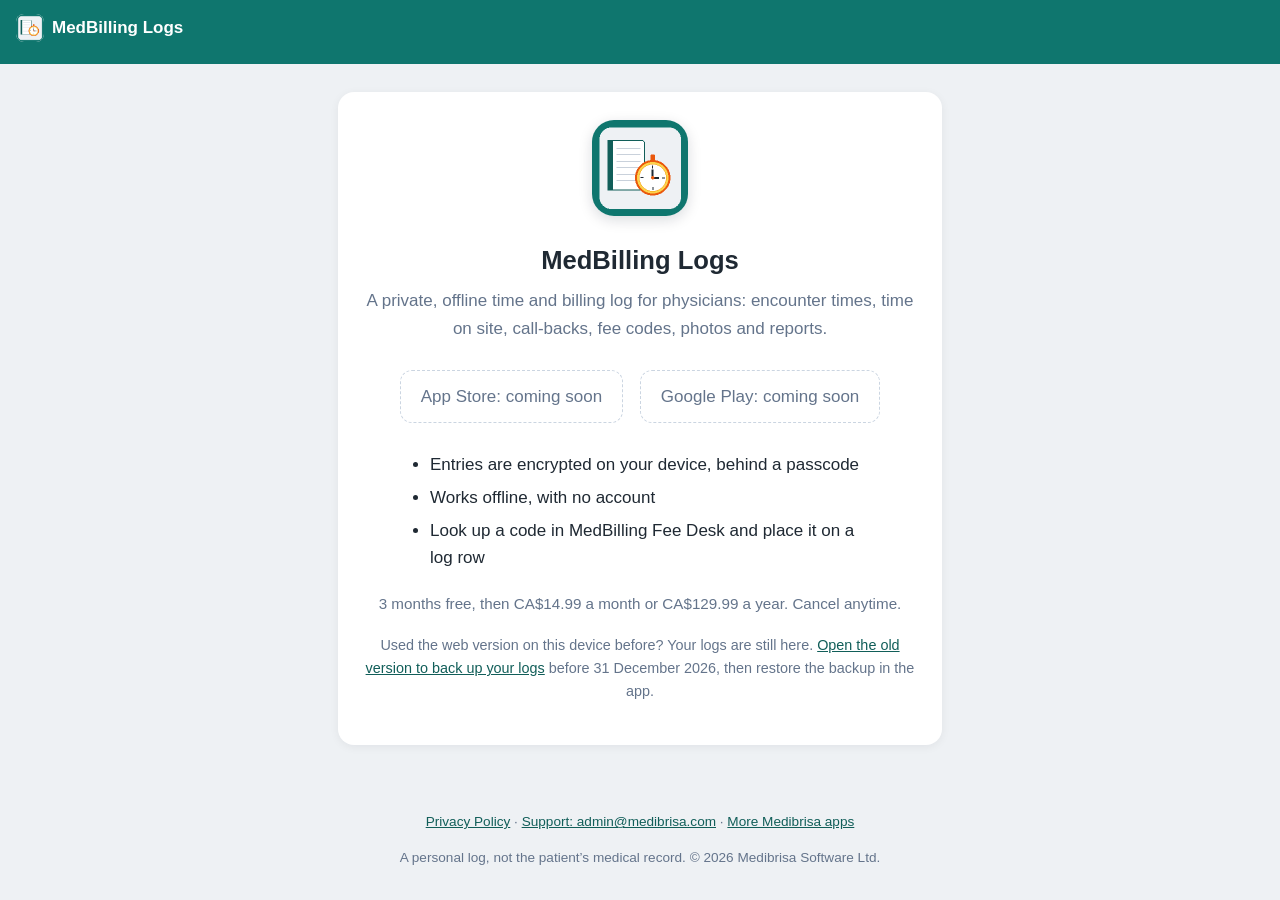
==== commit 45b3f6a9: "Publish assembled MedBilling Logs site" ====
--- a/index.html
+++ b/index.html
@@ -3,1263 +3,60 @@
 <head>
 <meta charset="utf-8">
 <meta name="viewport" content="width=device-width, initial-scale=1, viewport-fit=cover">
-<meta http-equiv="Content-Security-Policy" content="default-src 'self'; script-src 'self'; style-src 'self'; img-src 'self' data: blob:; connect-src 'self'; form-action 'none'; manifest-src 'self'; worker-src 'self'; base-uri 'self'; object-src 'none'">
+<meta http-equiv="Content-Security-Policy" content="default-src 'none'; style-src 'unsafe-inline'; img-src 'self'; base-uri 'none'; form-action 'none'">
 <meta name="referrer" content="no-referrer">
-<title>MedBilling Logs</title>
-<meta name="description" content="MedBilling Logs: private, offline encounter time log for physicians. Passcode-locked and encrypted on your device.">
+<title>MedBilling Logs · Get the app</title>
+<meta name="description" content="MedBilling Logs: a private, offline time and billing log for physicians, on your iPhone and iPad.">
 <meta name="theme-color" content="#0f766e">
-<meta name="apple-mobile-web-app-capable" content="yes">
-<meta name="mobile-web-app-capable" content="yes">
-<meta name="apple-mobile-web-app-status-bar-style" content="black-translucent">
-<meta name="apple-mobile-web-app-title" content="MB Logs">
-<meta name="application-name" content="MedBilling Logs">
-<link rel="manifest" href="manifest.webmanifest">
+<meta property="og:title" content="MedBilling Logs">
+<meta property="og:description" content="A private, offline time and billing log for physicians.">
 <link rel="icon" href="icons/icon-192.png" sizes="192x192">
 <link rel="apple-touch-icon" href="icons/apple-touch-icon.png">
-<link rel="stylesheet" href="css/app.css">
-<link rel="stylesheet" href="clinical-resources/cr.css">
-<link rel="stylesheet" href="css/shared/favrow.css">
-<link rel="stylesheet" href="css/shared/suite.css">
-<link rel="stylesheet" href="css/shared/spui.css">
-<link rel="stylesheet" href="css/shared/move.css">
+<style>
+:root{--teal:#0f766e;--teal-d:#115e59;--ink:#1f2933;--muted:#64748b;--bg:#eef1f4}
+*{box-sizing:border-box}
+body{margin:0;font:17px/1.6 -apple-system,BlinkMacSystemFont,"Segoe UI",Roboto,Helvetica,Arial,sans-serif;background:var(--bg);color:var(--ink);min-height:100vh;display:flex;flex-direction:column}
+header{background:var(--teal);color:#fff;padding:calc(14px + env(safe-area-inset-top)) 16px 14px}
+header span{font-weight:700;display:inline-flex;align-items:center;gap:8px}
+header img{border-radius:8px;background:#fff}
+main{flex:1;max-width:640px;width:100%;margin:0 auto;padding:28px 18px}
+.card{background:#fff;border-radius:16px;padding:28px 22px;box-shadow:0 2px 10px rgba(15,23,42,.06);text-align:center}
+.card img{border-radius:22px;box-shadow:0 4px 14px rgba(15,23,42,.15)}
+h1{font-size:1.6rem;margin:16px 0 6px}
+.lead{color:var(--muted);margin:0 0 22px}
+.btn{display:inline-block;background:var(--teal);color:#fff;text-decoration:none;font-weight:700;padding:13px 24px;border-radius:12px;margin:6px}
+.btn:hover{background:var(--teal-d)}
+.soon{display:inline-block;color:var(--muted);border:1px dashed #cbd5e1;padding:12px 20px;border-radius:12px;margin:6px}
+ul{text-align:left;max-width:460px;margin:22px auto 0;padding-left:20px}
+li{margin:6px 0}
+.note{margin-top:18px;font-size:.9rem;color:var(--muted)}
+.note a{color:var(--teal-d)}
+.price{margin-top:20px;font-size:.95rem;color:var(--muted)}
+footer{text-align:center;font-size:.85rem;color:var(--muted);padding:18px 16px calc(18px + env(safe-area-inset-bottom))}
+footer a{color:var(--teal-d)}
+</style>
 </head>
-<body class="locked">
-<section id="lock" class="lock" aria-label="Locked">
-  <div class="lockbox">
-    <img src="icons/icon-192.png" alt="" width="64" height="64">
-    <h1>MedBilling Logs</h1>
-    <form id="setupForm" hidden autocomplete="off">
-      <p class="small">Create a passcode or passphrase to protect your logs. Everything you enter, including photos, is encrypted on this device with a key made from it.</p>
-      <div class="seg kindseg" role="radiogroup" aria-label="Type of login secret"><label><input type="radio" name="sKind" value="pin" checked> Passcode (numbers)</label><label><input type="radio" name="sKind" value="phrase"> Passphrase (words)</label></div>
-      <p class="small muted" id="sKindHint">At least 6 digits. 8 or more is safer.</p>
-      <label class="fld"><span id="sLbl1">New passcode</span><input id="sPass" type="password" inputmode="numeric" maxlength="128" required autocomplete="new-password" autocapitalize="off" autocorrect="off" spellcheck="false"></label>
-      <label class="fld"><span id="sLbl2">Repeat passcode</span><input id="sPass2" type="password" inputmode="numeric" maxlength="128" required autocomplete="new-password" autocapitalize="off" autocorrect="off" spellcheck="false"></label>
-      <p class="warnbox small"><b>Important:</b> the passcode is never stored. If you forget it, your data <b>cannot be recovered</b> by anyone. Keep encrypted backups.</p>
-      <label class="chk small"><input type="checkbox" id="sAck" required> I understand a forgotten passcode means the data can't be recovered.</label>
-      <p class="warnbox small" id="sStmt">Your records live only on this device. Keeping, backing up and retaining them (at least 10 years from the last entry, longer for minors and obstetric records, and any longer legal or College requirement) is your responsibility. The developer has no copy and cannot recover your data or your passcode.</p>
-      <p class="warnbox small" id="sDisc"><b>Disclaimer (draft, pending CMPA/legal review):</b> MedBilling Logs is a personal time and billing log, not the patient's medical record. Record every encounter, including call-backs and time-based visits, in the patient's chart. You remain responsible for safeguarding patient information under Alberta's Health Information Act. This app is general information, not legal, billing or medico-legal advice.</p>
-      <label class="chk small"><input type="checkbox" id="sResp" required> I accept the disclaimer and my responsibility for keeping, backing up and retaining my records.</label>
-      <p class="err small" id="sErr" role="alert"></p>
-      <button type="submit" class="primary wide" id="sBtn">Create passcode</button>
-    </form>
-    <form id="unlockForm" hidden autocomplete="off">
-      <div id="euLock" class="eulock" hidden>
-        <button type="button" class="primary wide" id="euBio" hidden>Unlock with Face ID</button>
-        <button type="button" class="primary wide" id="euKey" hidden>Unlock with passkey</button>
-        <div id="euPinBox" hidden><label class="fld">Quick PIN<input id="euPin" type="password" inputmode="numeric" pattern="[0-9]*" maxlength="6" autocomplete="off" aria-describedby="euErr"></label><button type="button" class="primary wide" id="euPinBtn">Unlock with PIN</button></div>
-        <p class="err small" id="euErr" role="alert"></p>
-        <p class="small muted euor">or use your passcode / passphrase:</p>
-      </div>
-      <label class="fld"><span id="uLbl">Passcode or passphrase</span><input id="uPass" type="password" maxlength="128" required autocomplete="current-password" autocapitalize="off" autocorrect="off" spellcheck="false"></label>
-      <p class="err small" id="uErr" role="alert"></p>
-      <button type="submit" class="primary wide" id="uBtn">Unlock</button>
-      <button type="button" class="linkbtn" id="forgot">Forgot passcode?</button>
-    </form>
-    <p class="small muted" id="lockMsg"></p>
-    <p class="small muted">Encrypted on this device (AES-GCM, PBKDF2). No accounts, no analytics, nothing sent anywhere.</p>
-    <button type="button" class="linkbtn manlink">Help / User manual</button>
-  </div>
-</section>
-<header class="top">
-  <a class="brand" id="homeLink" href="./" aria-label="MedBilling Logs home">
-    <img src="icons/icon-192.png" alt="" width="32" height="32">
-    <span class="title">MedBilling Logs</span>
-  </a>
-  <span class="topr"><span class="clock" id="clock" aria-hidden="true"></span><button type="button" class="lockbtn" id="lockNow" aria-label="Lock now" title="Lock now">Lock</button></span>
-</header>
-<div class="pbar" id="pbar" role="status" aria-label="Billing time period">
-  <div class="pb1"><b id="pbName">Time period</b><span class="pbh" id="pbHrs"></span><span class="pbu" id="pbUnits"></span></div>
-  <div class="pb2"><div class="pbtrack" aria-hidden="true"><div class="pbfill" id="pbFill"></div></div><span class="pbr" id="pbLeft"></span></div>
+<body>
+<header><span><img src="icons/icon-192.png" alt="" width="28" height="28">MedBilling Logs</span></header>
+<main>
+<div class="card">
+<img src="icons/icon-192.png" alt="MedBilling Logs app icon" width="96" height="96">
+<h1>MedBilling Logs</h1>
+<p class="lead">A private, offline time and billing log for physicians: encounter times, time on site, call-backs, fee codes, photos and reports.</p>
+<span class="soon">App Store: coming soon</span>
+<span class="soon">Google Play: coming soon</span>
+<ul>
+<li>Entries are encrypted on your device, behind a passcode</li>
+<li>Works offline, with no account</li>
+<li>Look up a code in MedBilling Fee Desk and place it on a log row</li>
+</ul>
+<p class="price">3 months free, then CA$14.99 a month or CA$129.99 a year. Cancel anytime.</p>
+<p class="note">Used the web version on this device before? Your logs are still here. <a href="export/">Open the old version to back up your logs</a> before 31 December 2026, then restore the backup in the app.</p>
 </div>
-<nav class="tabs sptabs" id="tabs" role="tablist" aria-label="MedBilling Logs sections">
-  <button type="button" role="tab" data-tab="fav" aria-selected="false"><svg class="ti" viewBox="0 0 24 24" aria-hidden="true" focusable="false"><path d="M12 3.5l2.6 5.3 5.9.9-4.3 4.1 1 5.8L12 16.8l-5.2 2.8 1-5.8-4.3-4.1 5.9-.9z"/></svg><span>Favourites</span></button>
-  <button type="button" role="tab" data-tab="today" class="on" aria-selected="true"><svg class="ti" viewBox="0 0 24 24" aria-hidden="true" focusable="false"><rect x="3.5" y="5" width="17" height="15" rx="2.5"/><path d="M3.5 10h17M8 3v4M16 3v4"/><circle cx="12" cy="15" r="1.6"/></svg><span>Today</span></button>
-  <button type="button" role="tab" data-tab="history" aria-selected="false"><svg class="ti" viewBox="0 0 24 24" aria-hidden="true" focusable="false"><path d="M4 12a8 8 0 1 0 2.4-5.7"/><path d="M4 4v4h4"/><path d="M12 8v4.5l3 2"/></svg><span>History</span></button>
-  <button type="button" role="tab" data-tab="claims" aria-selected="false"><svg class="ti" viewBox="0 0 24 24" aria-hidden="true" focusable="false"><rect x="4" y="3.5" width="16" height="17" rx="2.5"/><path d="M8 9l2 2 4-4M8 15h8"/></svg><span>Claims</span></button>
-  <button type="button" role="tab" data-tab="res" aria-selected="false"><svg class="ti" viewBox="0 0 24 24" aria-hidden="true" focusable="false"><path d="M4 5.5A2.5 2.5 0 0 1 6.5 3H20v15H6.5A2.5 2.5 0 0 0 4 20.5z"/><path d="M4 20.5A2.5 2.5 0 0 0 6.5 23H20v-5"/></svg><span>Resources</span></button>
-  <button type="button" role="tab" data-tab="data" aria-selected="false"><svg class="ti" viewBox="0 0 24 24" aria-hidden="true" focusable="false"><circle cx="12" cy="12" r="3"/><path d="M12 2.5v3M12 18.5v3M2.5 12h3M18.5 12h3M5.3 5.3l2.1 2.1M16.6 16.6l2.1 2.1M5.3 18.7l2.1-2.1M16.6 7.4l2.1-2.1"/></svg><span>Settings</span></button>
-</nav>
-
-<main id="main">
-  <section id="tab-today" class="panel">
-    <div class="card warnbox" id="bkRemind" hidden><p class="small" id="bkText"></p><div class="rowbtns"><button type="button" class="primary" id="bkNow">Back up now</button><button type="button" class="ghost" id="bkLater">Remind me later</button></div><p class="bkx small" data-k="auto"></p></div>
-    <div class="card abwarn" id="abWarn" hidden role="status"><p class="small" id="abWarnTxt"></p><div class="rowbtns"><button type="button" class="ghost" id="abWarnAllow" hidden>Allow access</button><button type="button" class="ghost" id="abWarnRetry">Try again</button><button type="button" class="linkbtn sm" id="abWarnSet">Backup settings</button></div></div>
-    <div class="card warnbox" id="abRemind" hidden><p class="small" id="abRemindTxt"></p><div class="rowbtns"><button type="button" class="primary" id="abRemindNow">Back up now</button><button type="button" class="ghost" id="abRemindLater">Later</button></div><p class="bkx small" data-k="auto"></p></div>
-    <div class="tbar" id="tbar" role="toolbar" aria-label="Day tools">
-      <div class="tgrp dnav">
-        <button type="button" class="tb ic sptb" id="dPrev" aria-label="Previous day" title="Previous day"><span class="sti" aria-hidden="true">‹</span><span class="stl">Prev</span></button>
-        <label class="tb dpick" title="Choose a day"><span id="dLbl">Today</span><input type="date" id="dPick" aria-label="Choose a day"></label>
-        <button type="button" class="tb ic sptb" id="dNext" aria-label="Next day" title="Next day"><span class="sti" aria-hidden="true">›</span><span class="stl">Next</span></button>
-        <button type="button" class="tb sptb" id="dToday" aria-label="Go to today" title="Back to today"><span class="stl">Today</span></button>
-        <button type="button" class="tb ic sptb" id="ptSearchBtn" aria-label="Search: find a patient" title="Find a patient (name, MRN / PHN or ULI)" aria-haspopup="dialog"><span class="sti" aria-hidden="true"><svg viewBox="0 0 24 24" width="16" height="16" aria-hidden="true" focusable="false" fill="none" stroke="currentColor" stroke-width="2.2" stroke-linecap="round"><circle cx="10.5" cy="10.5" r="6"/><path d="M15 15l5.5 5.5"/></svg></span><span class="stl">Search</span></button>
-      </div>
-      <div class="tgrp site">
-        <button type="button" class="tb fac" id="osFac" aria-label="Choose facility"><span class="fl">Facility</span> <b id="osFacName">Choose…</b></button>
-        <button type="button" class="tb arr" id="osBtn">Arrive</button>
-        <span class="tinfo" id="osInfo" aria-live="polite"></span>
-      </div>
-      <div class="tgrp cnav" role="group" aria-label="Move between cells">
-        <button type="button" class="tb ic sptb" id="gPrev" aria-label="Previous cell" title="Previous cell (Shift+Tab)"><span class="sti" aria-hidden="true">←</span><span class="stl">Cell</span></button>
-        <button type="button" class="tb ic sptb" id="gNext" aria-label="Next cell" title="Next cell (Tab or Enter)"><span class="sti" aria-hidden="true">→</span><span class="stl">Cell</span></button>
-      </div>
-      <div class="tgrp udo" role="group" aria-label="Undo and redo">
-        <button type="button" class="tb ic ub sptb" id="gUndo" aria-label="Undo" title="Undo (Ctrl+Z / ⌘Z)" disabled><span class="sti" aria-hidden="true">↶</span><span class="stl">Undo</span></button>
-        <button type="button" class="tb ic ub sptb" id="gRedo" aria-label="Redo" title="Redo (Shift+Ctrl+Z / ⇧⌘Z)" disabled><span class="sti" aria-hidden="true">↷</span><span class="stl">Redo</span></button>
-      </div>
-      <div class="tgrp crg"><button type="button" class="tb ic sptb" id="crOpen" aria-label="Clinical resources" aria-controls="crDrawer" aria-expanded="false" title="Clinical resources (R)"><span class="sti" aria-hidden="true">📚</span><span class="stl">Resources</span></button></div>
-      <span class="tinfo wk" id="wkTot"></span>
-      <span class="tsp" aria-hidden="true"></span>
-      <div class="tgrp acts">
-        <button type="button" class="tb sptb" id="cbBtn" aria-label="Add call-back"><span class="sti" aria-hidden="true">+</span><span class="stl">Call-back</span></button>
-        <button type="button" class="tb sptb" id="repToday" aria-label="Report / share"><span class="sti" aria-hidden="true">⇪</span><span class="stl">Report</span></button>
-        <span class="menuwrap">
-          <button type="button" class="tb sptb" id="moreBtn" aria-label="More day actions" aria-haspopup="true" aria-expanded="false" aria-controls="moreMenu"><span class="sti" aria-hidden="true">⋯</span><span class="stl">More</span></button>
-          <span class="menu" id="moreMenu" hidden>
-            <button type="button" id="manualBtn">+ Add past entry</button>
-            <button type="button" id="tlToday">Timeline</button>
-            <button type="button" id="rvToday">Review day</button>
-            <button type="button" id="repToday2" class="mobonly">Report / share day</button>
-            <button type="button" id="osEdit" hidden>Edit arrival time / back-date</button>
-            <button type="button" class="manlink">Help: using the spreadsheet</button>
-            <span class="mtrack" id="trackAgain" hidden></span>
-          </span>
-        </span>
-      </div>
-    </div>
-    <button type="button" class="premstrip" id="premStrip" hidden></button>
-    <div id="clmBar" class="clmbar" role="status" aria-live="polite" hidden></div>
-    <div id="todayList" class="gridbox"></div>
-  </section>
-
-  <section id="tab-fav" class="panel fdfav" hidden>
-    <div id="favPane" aria-live="polite"></div>
-  </section>
-  <section id="tab-history" class="panel" hidden>
-    <div class="wstrip" id="wsHist"></div>
-    <div id="histList"></div>
-    <div class="card">
-      <h3>Report a day or date range</h3>
-      <div class="range"><label>From<input type="date" id="rFrom"></label><label>To<input type="date" id="rTo"></label></div>
-      <button type="button" class="primary" id="repRange">Create report (PDF, Word, Excel, CSV)</button>
-    </div>
-  </section>
-
-  <section id="tab-claims" class="panel" hidden>
-    <div class="clmhead">
-      <button type="button" class="ghost" id="clmPrev" aria-label="Previous batch week">‹</button>
-      <div class="clmtt"><h2 id="clmWk">Batch</h2><p class="small muted" id="clmWkSub"></p></div>
-      <button type="button" class="ghost" id="clmNext" aria-label="Next batch week">›</button>
-      <button type="button" class="ghost" id="clmThis">This week</button>
-    </div>
-    <div class="clmbatch" id="clmBatch"></div>
-    <p class="small muted clmtestnote">Thursday report. Test build: H-Link is not connected. “Queued for H-Link” only marks a claim as approved; nothing is sent.</p>
-    <div id="clmRep"></div>
-  </section>
-
-  <section id="tab-res" class="panel" hidden>
-    <p class="small muted">Official sites, opened in your browser. Opening a link sends no app data (no referrer, nothing attached). The app locks when you leave it.</p>
-    <div class="card res"><h3>AHS &amp; zones</h3><ul><li><a href="https://www.albertahealthservices.ca/" target="_blank" rel="noopener noreferrer external" referrerpolicy="no-referrer">Alberta Health Services (AHS)</a></li><li><a href="https://www.albertahealthservices.ca/zones/zones.aspx" target="_blank" rel="noopener noreferrer external" referrerpolicy="no-referrer">AHS zones overview</a></li><li><a href="https://www.albertahealthservices.ca/zones/south-zone.aspx" target="_blank" rel="noopener noreferrer external" referrerpolicy="no-referrer">AHS South Zone</a></li><li><a href="https://www.albertahealthservices.ca/zones/calgary-zone.aspx" target="_blank" rel="noopener noreferrer external" referrerpolicy="no-referrer">AHS Calgary Zone</a></li><li><a href="https://www.albertahealthservices.ca/zones/central-zone.aspx" target="_blank" rel="noopener noreferrer external" referrerpolicy="no-referrer">AHS Central Zone</a></li><li><a href="https://www.albertahealthservices.ca/zones/edmonton-zone.aspx" target="_blank" rel="noopener noreferrer external" referrerpolicy="no-referrer">AHS Edmonton Zone</a></li><li><a href="https://www.albertahealthservices.ca/zones/north-zone.aspx" target="_blank" rel="noopener noreferrer external" referrerpolicy="no-referrer">AHS North Zone</a></li><li><a href="https://www.albertahealthservices.ca/assets/zone/ahs-map-ahs-zones.pdf" target="_blank" rel="noopener noreferrer external" referrerpolicy="no-referrer">AHS zone map (PDF)</a></li><li><a href="https://covenanthealth.ca/" target="_blank" rel="noopener noreferrer external" referrerpolicy="no-referrer">Covenant Health</a></li><li><a href="https://albertapcns.ca/pcn" target="_blank" rel="noopener noreferrer external" referrerpolicy="no-referrer">Primary Care Networks (Alberta)</a></li><li><a href="https://www.alberta.ca/about-primary-health-care" target="_blank" rel="noopener noreferrer external" referrerpolicy="no-referrer">About primary health care (Alberta.ca)</a></li></ul></div>
-    <div class="card res"><h3>Billing</h3><ul><li><a href="https://feedesk.medibrisa.com/" target="_blank" rel="noopener noreferrer external" referrerpolicy="no-referrer">MedBilling Fee Desk</a><span class="resd">Companion app: look up billing (fee) codes and ICD-9 diagnostic codes, with fees, rules and notes. Works offline; nothing you type is sent.</span></li><li><a href="https://www.alberta.ca/fees-health-professionals" target="_blank" rel="noopener noreferrer external" referrerpolicy="no-referrer">Alberta Health: Fees information for health professionals (SOMB)</a></li><li><a href="https://open.alberta.ca/publications/somb-2026-04-01" target="_blank" rel="noopener noreferrer external" referrerpolicy="no-referrer">Schedule of Medical Benefits, April 1, 2026 (Open Government)</a></li><li><a href="https://www.alberta.ca/bulletins-for-health-professionals" target="_blank" rel="noopener noreferrer external" referrerpolicy="no-referrer">Alberta Health: Bulletins for health professionals</a></li><li><a href="https://www.alberta.ca/h-link-electronic-claims-system" target="_blank" rel="noopener noreferrer external" referrerpolicy="no-referrer">Alberta Health: H-Link electronic claims system</a></li><li><a href="https://open.alberta.ca/publications/physician-s-resource-guide" target="_blank" rel="noopener noreferrer external" referrerpolicy="no-referrer">Alberta Health: Physician's resource guide (claims)</a></li><li><a href="https://www.alberta.ca/health-professional-business-forms" target="_blank" rel="noopener noreferrer external" referrerpolicy="no-referrer">Alberta Health: Health professional business forms</a></li><li><a href="https://www.albertadoctors.org/practice/billing-support/" target="_blank" rel="noopener noreferrer external" referrerpolicy="no-referrer">AMA Billing Support</a></li><li><a href="https://www.albertadoctors.org/practice/physician-compensation/fee-for-service/" target="_blank" rel="noopener noreferrer external" referrerpolicy="no-referrer">AMA Fee-for-service resources</a></li><li><a href="https://apps.albertadoctors.org/fee-navigator/" target="_blank" rel="noopener noreferrer external" referrerpolicy="no-referrer">AMA Fee Navigator</a></li><li><a href="https://www.albertadoctors.org/news/publications/billing-tips/documentation-is-important/" target="_blank" rel="noopener noreferrer external" referrerpolicy="no-referrer">AMA billing tip: Documentation is important</a></li><li><a href="https://apps.albertadoctors.org/fee-navigator/billing-tips/documentation-pca-billing-tip" target="_blank" rel="noopener noreferrer external" referrerpolicy="no-referrer">AMA Fee Navigator tip: Documentation (PCPCM)</a></li><li><a href="https://apps.albertadoctors.org/fee-navigator/billing-tips/phone-call-documentation" target="_blank" rel="noopener noreferrer external" referrerpolicy="no-referrer">AMA Fee Navigator tip: Phone call documentation</a></li><li><a href="https://www.albertadoctors.org/news/publications/billing-corner/" target="_blank" rel="noopener noreferrer external" referrerpolicy="no-referrer">AMA Billing Corner</a></li><li><a href="https://www.albertadoctors.org/media/zolbejry/pcpcm-operations-manual-v42-jan-9.pdf" target="_blank" rel="noopener noreferrer external" referrerpolicy="no-referrer">AMA PCPCM operations manual (PDF)</a></li><li><a href="https://www.alberta.ca/health-professionals-audit-and-compliance-assurance" target="_blank" rel="noopener noreferrer external" referrerpolicy="no-referrer">Alberta Health: Audit and compliance assurance</a></li><li><a href="https://www.cmpa-acpm.ca/en/membership/protection-for-members/principles-of-assistance/billing-investigations" target="_blank" rel="noopener noreferrer external" referrerpolicy="no-referrer">CMPA: Billing investigations</a></li></ul></div>
-    <div class="card res"><h3>Regulatory &amp; privacy</h3><ul><li><a href="https://cpsa.ca/" target="_blank" rel="noopener noreferrer external" referrerpolicy="no-referrer">College of Physicians &amp; Surgeons of Alberta (CPSA)</a></li><li><a href="https://oipc.ab.ca/" target="_blank" rel="noopener noreferrer external" referrerpolicy="no-referrer">Office of the Information and Privacy Commissioner of Alberta (OIPC)</a></li><li><a href="https://www.alberta.ca/health-information-act" target="_blank" rel="noopener noreferrer external" referrerpolicy="no-referrer">Health Information Act (Alberta.ca)</a></li><li><a href="https://kings-printer.alberta.ca/1266.cfm?page=H05.cfm" target="_blank" rel="noopener noreferrer external" referrerpolicy="no-referrer">Health Information Act (Alberta King's Printer)</a></li><li><a href="https://cpsa.ca/physicians/standards-of-practice/patient-record-retention/" target="_blank" rel="noopener noreferrer external" referrerpolicy="no-referrer">CPSA: Patient Record Retention standard</a></li><li><a href="https://www.cmpa-acpm.ca/en/advice-publications/browse-articles/2003/a-matter-of-records-retention-and-transfer-of-clinical-records" target="_blank" rel="noopener noreferrer external" referrerpolicy="no-referrer">CMPA: Records retention, access, security and transfer</a></li><li><a href="https://www.cmpa-acpm.ca/en/advice-publications/handbooks/electronic-records-handbook/destroying-and-disposing-of-records" target="_blank" rel="noopener noreferrer external" referrerpolicy="no-referrer">CMPA: Destroying and disposing of electronic records</a></li><li><a href="https://www.cmpa-acpm.ca/en/advice-publications/browse-articles/2011/using-clinical-photography-and-video-for-educational-purposes" target="_blank" rel="noopener noreferrer external" referrerpolicy="no-referrer">CMPA: Clinical photography and video</a></li><li><a href="https://www.cmpa-acpm.ca/en/advice-publications/browse-articles/2023/recording-clinical-encounters-with-patients-what-physicians-need-to-know" target="_blank" rel="noopener noreferrer external" referrerpolicy="no-referrer">CMPA: Recording clinical encounters</a></li><li><a href="https://www.cmpa-acpm.ca/en/advice-publications/browse-articles/2013/protecting-patient-privacy-when-delivering-care-virtually" target="_blank" rel="noopener noreferrer external" referrerpolicy="no-referrer">CMPA: Protecting patient privacy in virtual care (email/text)</a></li><li><a href="https://www.cmpa-acpm.ca/en/advice-publications/browse-articles/2019/texting-safely-about-patient-care" target="_blank" rel="noopener noreferrer external" referrerpolicy="no-referrer">CMPA: Texting safely about patient care</a></li><li><a href="https://www.cmpa-acpm.ca/en/advice-publications/browse-articles/2018/the-new-reality-of-reporting-a-privacy-breach" target="_blank" rel="noopener noreferrer external" referrerpolicy="no-referrer">CMPA: Reporting a privacy breach</a></li><li><a href="https://www.cmpa-acpm.ca/en/education-events/good-practices/professionalism-ethics-and-wellness/privacy-and-confidentiality" target="_blank" rel="noopener noreferrer external" referrerpolicy="no-referrer">CMPA: Privacy and confidentiality</a></li><li><a href="https://www.albertadoctors.org/resource-centre/privacy-resources/" target="_blank" rel="noopener noreferrer external" referrerpolicy="no-referrer">AMA Privacy resources</a></li><li><a href="https://www.albertadoctors.org/resource-centre/privacy-resources/health-information-act/" target="_blank" rel="noopener noreferrer external" referrerpolicy="no-referrer">AMA: Health Information Act overview</a></li><li><a href="https://www.albertadoctors.org/resource-centre/privacy-resources/acceptable-use-of-email-policy/" target="_blank" rel="noopener noreferrer external" referrerpolicy="no-referrer">AMA: Acceptable Use of Email Policy</a></li><li><a href="https://www.albertadoctors.org/resource-centre/privacy-resources/breach-management-policy/" target="_blank" rel="noopener noreferrer external" referrerpolicy="no-referrer">AMA: Breach Management Policy</a></li><li><a href="https://www.albertadoctors.org/resource-centre/privacy-resources/five-steps-to-minimize-privacy-breaches/" target="_blank" rel="noopener noreferrer external" referrerpolicy="no-referrer">AMA: Five Steps to Minimize Privacy Breaches</a></li><li><a href="https://www.albertadoctors.org/resource-centre/privacy-resources/notification-to-patients-affected-by-privacy-breach/" target="_blank" rel="noopener noreferrer external" referrerpolicy="no-referrer">AMA: Notification to patients affected by a breach</a></li><li><a href="https://www.albertadoctors.org/resource-centre/privacy-resources/assessing-risk-and-implementing-safeguards/" target="_blank" rel="noopener noreferrer external" referrerpolicy="no-referrer">AMA: Assessing Risk and Implementing Safeguards</a></li><li><a href="https://www.albertadoctors.org/resource-centre/privacy-resources/faq-privacy-agreements/" target="_blank" rel="noopener noreferrer external" referrerpolicy="no-referrer">AMA: FAQ Privacy agreements</a></li><li><a href="https://www.albertadoctors.org/media/x5cf23al/collection-use-and-disclosure-policy.pdf" target="_blank" rel="noopener noreferrer external" referrerpolicy="no-referrer">AMA: Collection, Use, Disclosure and Disposal policy template (PDF)</a></li></ul></div>
-    <div class="card res"><h3>Professional</h3><ul><li><a href="https://www.albertadoctors.org/" target="_blank" rel="noopener noreferrer external" referrerpolicy="no-referrer">Alberta Medical Association (albertadoctors.org)</a></li><li><a href="https://www.cmpa-acpm.ca/" target="_blank" rel="noopener noreferrer external" referrerpolicy="no-referrer">Canadian Medical Protective Association (CMPA)</a></li><li><a href="https://www.cmpa-acpm.ca/en/education-events/good-practices/physician-patient/documentation-and-record-keeping" target="_blank" rel="noopener noreferrer external" referrerpolicy="no-referrer">CMPA: Documentation and record keeping</a></li><li><a href="https://www.cmpa-acpm.ca/en/advice-publications/handbooks/electronic-records-handbook" target="_blank" rel="noopener noreferrer external" referrerpolicy="no-referrer">CMPA: Electronic records handbook</a></li><li><a href="https://www.cmpa-acpm.ca/en/membership/protection-for-members/principles-of-assistance/practice-management-and-business-matters-overview-of-cmpa-assistance" target="_blank" rel="noopener noreferrer external" referrerpolicy="no-referrer">CMPA: Practice management and business matters (assistance)</a></li><li><a href="https://www.albertadoctors.org/practice/learning-development/online-training/privacy-training/" target="_blank" rel="noopener noreferrer external" referrerpolicy="no-referrer">AMA: Free privacy training</a></li></ul></div>
-    <p class="small muted">Each link was checked and loaded on 2026-10-04 (MT). Websites change; if a link moves, search the organization's main site.</p>
-  </section>
-
-  <section id="tab-data" class="panel" hidden>
-    <div class="spset" id="spSettings">
-      <h3>Settings</h3>
-      <div class="sprow"><label for="spProv">Province</label><select id="spProv" aria-label="Province or territory" disabled><option>Alberta</option></select></div>
-      <div class="sprow"><label for="spSkill">Specialty</label><select id="spSkill" aria-label="Specialty (from Fee Desk)" disabled><option>—</option></select></div>
-      <div class="sprow"><label>Text size</label><div class="spbtns"><button type="button" id="spSizeGo">Text size…</button></div></div>
-      <div class="sprow"><label>Backup</label><div class="spbtns"><button type="button" id="spBackup">Back up (includes favourites)</button><button type="button" id="spFdSet">Change in Fee Desk</button></div></div>
-      <p class="sphelp">Province and specialty come from Fee Desk on this device (change them there). The encrypted backup includes your Fee Desk favourites; a restore adds them back only on a device that has none.</p>
-    </div>
-    <div class="card helpcard"><h3>Help</h3><button type="button" class="linkbtn manlink">Help / User manual</button><span class="small muted"> How to use the app, step by step. Works offline.</span></div>
-    <div class="card" id="crProfCard"><h3>Profile &amp; defaults</h3><p class="small muted">Provider type, specialty, province and preferences used by Clinical resources and fee code shortlists. Preferences only; no patient information.</p><button type="button" class="ghost" id="crProfile">Edit profile &amp; defaults</button></div>
-    <div class="card dispcard" id="dispCard">
-      <h3>Display</h3>
-      <div class="tsize" role="group" aria-labelledby="tsLbl">
-        <div class="tshead"><span id="tsLbl">Text size</span><span class="tsval" id="tsVal">13 px</span></div>
-        <p class="tsprev" id="tsPrev" aria-hidden="true">Jane Sample · 09:30 · 03.03A · 650 · Follow-up in clinic</p>
-        <div class="tsrow"><span class="tsA sm" aria-hidden="true">A</span><input type="range" id="dispSize" min="0" max="6" step="1" value="2" aria-labelledby="tsLbl" aria-valuetext="13 px"><span class="tsA lg" aria-hidden="true">A</span></div>
-      </div>
-      <label class="fld">Font style
-        <select id="dispFont"><option value="system">System default</option><option value="rounded">Rounded</option><option value="serif">Serif</option><option value="mono">Monospace</option></select></label>
-      <p class="small muted">Text size and font apply to the spreadsheet (rows and columns grow with the text) and the rest of the app. Built-in fonts only, nothing is downloaded. Saved encrypted with your passcode on this device; no patient data. <button type="button" class="linkbtn sm" id="dispReset">Reset to default</button></p>
-    </div>
-    <div class="card">
-      <h3>Defaults</h3>
-      <div class="two">
-        <label class="fld">Default setting
-          <select id="defSetting"><option value="H">Hospital</option><option value="C">Clinic</option></select></label>
-        <label class="fld">Province
-          <select id="defProv"></select></label>
-      </div>
-    </div>
-    <div class="card" id="seatCard">
-      <h3>Staff seats and permissions</h3>
-      <p class="small muted">Each provider decides, per staff member, who may <b>View</b> and who may <b>Submit</b> (Approve/Submit) that provider’s billings. Everything starts Off; staff without View see nothing. Stored encrypted with your passcode.</p>
-      <label class="fld">Using this device as
-        <select id="seatSel"></select></label>
-      <div class="fphead"><b>Providers</b> <button type="button" class="linkbtn sm" id="seatAddProv">Add provider…</button></div>
-      <ul id="seatProvs" class="seatprovs"></ul>
-      <div class="fphead"><b>Staff</b> <button type="button" class="linkbtn sm" id="seatAddStaff">Add staff seat…</button> <span class="small muted" id="seatStaffN"></span></div>
-      <div class="permwrap"><table id="permTab" class="permtab"></table></div>
-      <p class="small muted" id="permNote"></p>
-    </div>
-    <div class="card" id="clmLogCard">
-      <h3>Audit log: approvals and permissions <button type="button" class="linkbtn sm" id="clmLogRefresh">Refresh</button></h3>
-      <p class="small muted">Who did what, and when (Mountain Time). Part of the tamper-evident, encrypted audit log.</p>
-      <div id="clmLog" class="clmlog"></div>
-    </div>
-    <div class="card" id="fpCard">
-      <h3>Facility # and Functional centre</h3>
-      <label class="chk small"><input type="checkbox" id="fcCarry" checked> New rows start with the Facility # and Functional centre picked last that day</label>
-      <label class="chk small"><input type="checkbox" id="refCol" checked> Show the Referring provider column (name and practitioner ID) on the Today and History sheets and in the entry window</label>
-      <div class="fphead"><b>Favourite facilities</b> <span class="small muted">(shown first in the Facility # list)</span> <button type="button" class="linkbtn sm" id="fnoFavAdd">Add…</button></div>
-      <div id="fnoFavList" class="fpslist"></div>
-      <div class="fphead"><b>Recent facilities</b> <button type="button" class="linkbtn sm" id="fnoRecClear">Clear</button></div>
-      <div id="fnoRecList" class="fpslist"></div>
-      <div class="fphead"><b>Favourite functional centres</b> <span class="small muted">(Select Favourite… in the list)</span></div>
-      <div id="fcenFavList" class="fpchips"></div>
-      <div class="fphead"><b>Favourite referring providers</b> <span class="small muted">(☆ in the Referring provider list; shown first)</span></div>
-      <div id="refFavList" class="fpslist"></div>
-      <p class="small muted credit" id="fpSrc"></p>
-    </div>
-    <div class="card">
-      <h3>Timers</h3>
-      <div class="two">
-        <label class="fld">Amber after
-          <select id="warnA"><option value="30">30 min</option><option value="45">45 min</option><option value="60">60 min</option><option value="90">90 min</option><option value="120">2 h</option></select></label>
-        <label class="fld">Red after
-          <select id="warnR"><option value="120">2 h</option><option value="180">3 h</option><option value="240">4 h</option><option value="360">6 h</option></select></label>
-      </div>
-      <p class="small muted">A running encounter or call-back turns amber, then red. If a timer is red when you unlock, the app asks whether to stop it now or at an earlier time (saved as entered later). In-app only: no notifications.</p>
-    </div>
-    <div class="card" id="perCard">
-      <h3>Time periods and holidays <span class="draft">Per user · verify against the current SOMB</span></h3>
-      <div id="perTable" class="pertable"></div>
-      <label class="chk small"><input type="checkbox" id="holToday"> <span id="holTodayL">Today is a statutory holiday (bill like a weekend)</span></label>
-      <p class="small muted" id="holInfo"></p>
-      <details class="holdet"><summary class="small">Alberta general holidays, calculated each year (<span id="holYear"></span>)</summary><div id="holList" class="hollist"></div></details>
-    </div>
-    <div class="card" id="premCard">
-      <h3>After-hours time premium limits <span class="draft">HSC 03.01AA</span></h3>
-      <p class="small">Units are counted from your In / Out times (15-minute blocks, each in the period holding most of it) for each day. The strip above the Today spreadsheet shows the running count, e.g. <b>TEV 6/20</b>, and a pop-up appears when a day reaches or passes a limit. Entry is never blocked.</p>
-      <label class="chk small"><input type="checkbox" id="premWarn" checked> Show a pop-up when a limit is reached or exceeded</label>
-      <div class="pertable"><table class="premtab"><thead><tr><th>Modifier</th><th>When</th><th>Official max / day</th><th>Your limit</th></tr></thead><tbody id="premRows"></tbody></table></div>
-      <p class="small muted" id="premSrcS"></p>
-    </div>
-    <div class="card">
-      <h3>Lock</h3>
-      <label class="fld">Auto-lock after inactivity
-        <select id="autolock"><option value="1">1 minute</option><option value="2">2 minutes</option><option value="5">5 minutes</option><option value="10">10 minutes</option><option value="15">15 minutes</option></select></label>
-      <p class="small muted">Switching tabs or apps does not lock it; it locks after this much inactivity (time away counts) or when you tap Lock now. Timers keep counting while locked.</p><p class="small muted" id="persistInfo"></p>
-      <div class="rowbtns"><button type="button" class="ghost" id="lockNow2">Lock now</button><button type="button" class="ghost" id="chPass">Change passcode / passphrase</button></div>
-      <p class="warnbox small">A forgotten passcode means the data can't be recovered. Keep an encrypted backup.</p>
-      <div class="easybox" id="euCard" hidden>
-        <h4>Easy unlock</h4>
-        <label class="chk small" id="euBioL" hidden><input type="checkbox" id="euBioOn"> <span id="euBioLbl">Unlock with Face ID / Touch ID / passkey</span></label>
-        <label class="chk small" id="euPinL" hidden><input type="checkbox" id="euPinOn"> <span>Quick PIN (4–6 digits; erased after 5 wrong tries)</span></label>
-        <p class="small muted" id="euInfo"></p>
-      </div>
-    </div>
-    <div class="card" id="bkCard">
-      <h3>Backups</h3>
-      <label class="chk abon"><input type="checkbox" id="abOn"> <span><b>Automatic backups</b> <span class="small muted" id="abOnHint"></span></span></label>
-      <p class="small abmode" id="abMode"></p>
-      <div class="two">
-        <label class="fld">Frequency<select id="abEvery"><option value="60">Every hour</option><option value="120">Every 2 hours</option><option value="240">Every 4 hours</option><option value="1440">Daily</option></select></label>
-        <label class="fld">Keep last<select id="abKeep"><option value="6">6 backups</option><option value="12">12 backups</option><option value="24">24 backups</option><option value="48">48 backups</option><option value="72">72 backups</option><option value="168">168 backups</option></select></label>
-      </div>
-      <div class="abloc" id="abLocRow"><div class="ablocn"><span class="fl">Backup location</span><b id="abLocName">Not chosen</b></div><button type="button" class="ghost" id="abPick">Choose backup location</button></div>
-      <p class="small ablast"><b>Last backup:</b> <span id="abLast">never</span></p>
-      <p class="small abstat" id="abStat" role="status" aria-live="polite"></p>
-      <fieldset class="abfmt">
-        <legend class="fldl">Files in each backup</legend>
-        <label class="chk small"><input type="checkbox" checked disabled> <span><b>Encrypted backup (.mblbackup)</b>, always included. It's the only file the app can restore.</span></label>
-        <span class="small muted">Readable copies (off by default):</span>
-        <div class="fmtgrid"><label class="chk small"><input type="checkbox" class="abf" value="pdf"> PDF</label><label class="chk small"><input type="checkbox" class="abf" value="md"> Markdown (.md)</label><label class="chk small"><input type="checkbox" class="abf" value="docx"> Word (.docx)</label><label class="chk small"><input type="checkbox" class="abf" value="xlsx"> Excel (.xlsx)</label></div>
-        <div id="abReadBox">
-          <p class="warnbox small" id="abFmtWarn"></p>
-          <label class="chk small"><input type="checkbox" id="abZip" checked disabled> <span><b>Readable copies are always password-protected</b> (AES-256 encrypted .zip).</span></label>
-          <div id="abPwBox" class="abpw">
-            <label class="chk small"><input type="radio" name="abPwMode" value="passcode" checked> Use my app passcode</label>
-            <label class="chk small"><input type="radio" name="abPwMode" value="custom"> Use a separate backup password</label>
-            <button type="button" class="ghost sm" id="abPwSet">Set backup password…</button>
-            <p class="small" id="abPwInfo"></p>
-          </div>
-          <label class="chk small"><input type="checkbox" id="abNotes"> Include notes in readable copies</label>
-        </div>
-      </fieldset>
-      <div class="rowbtns"><button type="button" class="primary" id="abNow">Back up now</button></div>
-      <p class="bkx small" data-k="auto"></p>
-      <details class="abhow"><summary class="small">How backups work on this device</summary><div class="small" id="abHow"></div></details>
-    </div>
-    <div class="card">
-      <h3>Encrypted backup (manual export and import)</h3>
-      <div class="saverow"><button type="button" class="ghost" id="expAll" title="Save an encrypted backup file" aria-label="Save an encrypted backup file">Export</button><p class="small">Export saves all encounters and photos to one file, encrypted with your passcode, to keep a copy or move to another device.</p></div>
-      <p class="bkx small" data-k="export"></p>
-      <div class="saverow"><button type="button" class="ghost" id="impAll" title="Load an encrypted backup file" aria-label="Load an encrypted backup file">Import</button><p class="small">Import loads a backup (you need the passcode it was made with). It is added to what is already here.</p></div>
-      <input type="file" id="impFile" accept=".mblbackup,.json,application/json" hidden aria-label="Import backup file">
-      <p class="small muted" id="storeInfo"></p>
-    </div>
-    <div class="card">
-      <h3>Disclaimer <span class="draft">Draft, pending CMPA/legal review</span></h3>
-      <p class="small">MedBilling Logs is a personal time and billing log. It is not the patient&#39;s medical record and does not replace charting. Record every encounter, including call-backs and time-based visits, in the patient&#39;s chart (AMA). Keep records at least as long as your College and the law require: CPSA requires 10 years from the last entry (longer for minors), and CMPA recommends at least 10 years. Patient information in this app is encrypted on this device, but you remain responsible for safeguarding it under Alberta&#39;s Health Information Act. Every export is an encrypted .zip; send it only through channels your custodian approves, with the password sent separately, never by unencrypted email or text. Move clinical photos into the official record, then delete them here. If a device is lost or data is exposed, tell the custodian (e.g. AHS or your clinic) and contact the CMPA right away. Fee codes and rules: confirm in the official Alberta Schedule of Medical Benefits. This app is general information, not legal, billing or medico-legal advice. Contact the CMPA (1-800-267-6522), AMA billing support or the CPSA for advice about your situation.</p>
-      <p class="small muted">Sources: CMPA and AMA guidance checked 2026-10-04; links are in Resources.</p>
-    </div>
-    <div class="card">
-      <h3>Records, retention and backups</h3>
-      <p class="small">Your records live only on this device. Keeping, backing up and retaining them (at least 10 years from the last entry, longer for minors and obstetric records, and any longer legal or College requirement) is your responsibility. The developer has no copy and cannot recover your data or your passcode.</p>
-      <p class="small">Retention in this app: entries and their audit records are kept for at least <b>10 years from the last entry</b> (CPSA standard; CMPA recommends at least 10 years). For an entry flagged <b>minor</b>, the longer of 10 years or 2 years after the patient turns 18 (CPSA). For an entry flagged <b>obstetric</b>, 10 years after the infant reaches the age of majority (CMPA), counted conservatively as 29 years from the last entry. After that, records become eligible for removal, but nothing is ever deleted automatically: you review and confirm. A longer legal or College requirement always takes precedence.</p>
-      <p class="small"><b>Last backup:</b> <span id="lastBk">never</span> <span class="muted" id="respAt"></span></p>
-      <label class="fld">Backup reminder
-        <select id="bkEvery"><option value="7">Weekly</option><option value="30">Monthly</option><option value="90">Every 3 months</option><option value="0">Off</option></select></label>
-      <div class="rowbtns"><button type="button" class="ghost" id="retReview">Records past retention</button></div>
-      <p class="small muted" id="retInfo"></p>
-    </div>
-    <div class="card">
-      <h3>Audit log</h3>
-      <p class="small">Every create, edit and delete of an encounter, arrival/departure or call-back is recorded, append-only and encrypted. Each record carries the hash of the previous one, so any change, removal or reordering is detected.</p>
-      <p class="small" id="auditStatus" aria-live="polite"></p>
-      <div class="rowbtns"><button type="button" class="ghost" id="auditCheck">Check log</button><button type="button" class="ghost" id="auditDeleted">Deleted entries</button><button type="button" class="ghost" id="auditExport">Export log</button></div>
-      <div id="deletedList"></div>
-    </div>
-    <div class="card danger">
-      <h3>Delete all data</h3>
-      <p class="small">Removes every encounter, arrival/departure, call-back, photo, the audit log, settings and the passcode from this device. This cannot be undone; export a backup first if you want a copy.</p>
-      <button type="button" class="dangerbtn" id="wipe">Delete all data</button>
-    </div>
-    <div class="card">
-      <h3>Privacy</h3>
-      <p class="small">Everything is stored only on this device, encrypted with AES-GCM using a key derived from your passcode (PBKDF2-SHA-256, 600,000 iterations). Photos are kept inside the app's encrypted store, never in your camera roll. There are no accounts, no analytics and no third-party scripts, and the app sends nothing anywhere. Files leave the device only when you share or download them.</p>
-      <p class="small"><b>Encrypted exports.</b> Every report and audit-log export is an AES-256 password-protected .zip, protected by an export password you choose (different from your passcode, never stored). Exports contain health information: send the password separately, never in the same email or message, and store and send the file only as permitted by Alberta&#39;s Health Information Act (HIA), your custodian&#39;s or AHS privacy and information-security policies, and the privacy law and privacy commissioner&#39;s guidance in your province or territory (e.g. Alberta OIPC). Delete copies you no longer need. <button type="button" class="linkbtn" data-man="m-open">How to open the .zip</button></p>
-      <p class="small"><b>Your responsibility.</b> As the custodian or an affiliate of a custodian, you are responsible for handling this information in a compliant way. The app is designed to support compliance and does not transmit exports anywhere by itself; it is not certified or approved by AHS or any regulator.</p>
-    </div>
-    <div class="card">
-      <h3>Fee code sources</h3>
-      <div id="credits" class="small muted"></div>
-      <p class="small muted">Code data from <a href="https://feedesk.medibrisa.com/" rel="noopener noreferrer">MedBilling Fee Desk</a>, bundled in the app. Always confirm codes and fees in the official schedule.</p>
-      <p class="small muted" id="dxCredit">Diagnostic code suggestions: Alberta Health, Alberta Health diagnostic codes: claims assessment (ICD-9 supplement, as of 2018-01-18). Contains information licensed under the Open Government Licence – Alberta. Data via MedBilling Fee Desk. Any code can also be typed as free text.</p>
-    </div>
-  </section>
 </main>
-
-
-<footer class="foot">
-  <p class="small muted units-note" id="unitsNote"></p>
-  <p class="small muted">Time log only. Confirm time-based billing rules in your own schedule (e.g. Alberta SOMB) before submitting claims.</p>
-  <p class="small muted">Passcode-locked and encrypted on this device. No accounts, analytics or trackers. Nothing is sent anywhere.</p>
-  <p class="small muted fdhelp">For help with medical billing codes and diagnostic codes (ICD-9 / ICD-10), use <a href="https://feedesk.medibrisa.com/" target="_blank" rel="noopener noreferrer external" referrerpolicy="no-referrer">MedBilling Fee Desk</a></p>
-  <p class="small muted"><button type="button" class="linkbtn manlink">Help / User manual</button></p>
-  <p class="small muted">Part of Medibrisa · <a href="https://feedesk.medibrisa.com/" rel="noopener noreferrer">MedBilling Fee Desk</a></p>
-  <div class="copyright">© 2026 MedBilling Logs. All rights reserved. This app is protected by copyright. Reproduction or duplication without permission is an infringement.</div>
+<footer>
+<p><a href="privacy.html">Privacy Policy</a> · <a href="mailto:admin@medibrisa.com">Support: admin@medibrisa.com</a> · <a href="https://medibrisa.com/apps/">More Medibrisa apps</a></p>
+<p>A personal log, not the patient&rsquo;s medical record. &copy; 2026 Medibrisa Software Ltd.</p>
 </footer>
-
-<dialog id="editDlg">
-  <form method="dialog" class="dlg" id="editForm" autocomplete="off">
-    <h3 id="editTitle">Encounter</h3>
-    <div id="eView" class="eview">
-      <div class="eacts" role="group" aria-label="Entry actions">
-        <button type="button" class="eact" id="eaTime" aria-expanded="false" aria-controls="eAddTime"><span class="ei" aria-hidden="true">+</span>Add time</button>
-        <button type="button" class="eact notshift" id="eaSame" title="Start a new timer for this patient: room/label, initials and chart carried over, codes left blank"><span class="ei" aria-hidden="true">↔</span>Same patient, new encounter</button>
-        <button type="button" class="eact" id="eaEdit"><span class="ei" aria-hidden="true">✎</span>Edit</button>
-      </div>
-      <div class="addtime" id="eAddTime" hidden>
-        <span class="fldl" id="eAddLbl">Add time to this entry</span>
-        <div class="addbtns"><button type="button" data-add="5">+5 min</button><button type="button" data-add="15">+15 min</button><button type="button" data-add="30">+30 min</button><button type="button" id="eaSeg">New segment (start / end)…</button></div>
-        <p class="small muted" id="eAddInfo"></p>
-      </div>
-      <dl class="esum" id="eSummary"></dl>
-      <div class="rowbtns notshift" id="eRepRow"><button type="button" class="ghost" id="eRepeat" title="Start a new timer with the same setting, facility, fee codes and diagnostic codes (no patient details)">Track again <span class="small muted">(codes only)</span></button><button type="button" class="ghost" id="eFavSet">☆ Save code set</button></div>
-    </div>
-    <div class="notesbox" id="eNotesBox">
-      <div class="noteshead"><span class="fldl">Notes <span class="muted" id="eNoteCount"></span></span><button type="button" class="linkbtn sm" id="eNoteAdd">+ Add note</button></div>
-      <div class="notenew" id="eNoteNew" hidden>
-        <textarea id="eNoteText" maxlength="1000" rows="3" placeholder="Note (encrypted, kept on this device)" aria-label="New note"></textarea>
-        <div class="notebtns"><span class="small muted" id="eNoteLen">0 / 1000</span><button type="button" class="ghost sm" id="eNoteCancel">Cancel</button><button type="button" class="primary sm" id="eNoteSave">Save note</button></div>
-      </div>
-      <div class="notes" id="eNotes"></div>
-    </div>
-    <div id="eEditBox" class="eeditbox">
-    <div class="seg kindseg" id="eKind" role="radiogroup" aria-label="Entry type"><button type="button" data-k="enc" role="radio">Encounter</button><button type="button" data-k="cb" role="radio">Call-back</button><button type="button" data-k="shift" role="radio">On site</button></div>
-    <p class="latebadge small" id="eLate" hidden></p>
-    <button type="button" class="facbtn wide2" id="eFac"><span class="fl">Facility</span><b id="eFacName">None</b></button>
-    <div class="cbonly">
-      <div class="two">
-        <label class="fld">Call-back type<select id="eCbType"><option value="return">Return to hospital</option><option value="phone">Phone call-back</option></select></label>
-        <label class="fld">Time called<input type="datetime-local" id="eCalled"></label>
-      </div>
-    </div>
-    <div class="enconly">
-    <label class="fld">Patient name<input id="eName" maxlength="80" placeholder="Full name (encrypted)" autocomplete="off"></label>
-    <div class="two">
-      <label class="fld">Room / bed (optional)<input id="eLabel" maxlength="24" placeholder="e.g. Rm 412 B"></label>
-      <label class="fld">Initials (optional)<input id="eInit" maxlength="5" autocapitalize="characters" placeholder="e.g. JD"></label>
-    </div>
-    <div class="two">
-      <label class="fld">MRN / PHN (optional)<input id="eChart" maxlength="24" inputmode="text" placeholder="e.g. 1234567" autocomplete="off"></label>
-      <label class="fld">Billing note (optional)<input id="eBillNote" maxlength="200" placeholder="Short note for billing" autocomplete="off"></label>
-    </div>
-    <div class="two">
-      <label class="fld">Setting<select id="eSetting"><option value="H">Hospital</option><option value="C">Clinic</option></select></label>
-      <label class="fld">Type (optional)<input id="eType" list="typeList" maxlength="24" placeholder="consult, visit…"></label>
-    </div>
-    </div>
-    <label class="fld shiftset">Setting<select id="eSetting2"><option value="H">Hospital</option><option value="C">Clinic</option></select></label>
-    <datalist id="typeList"><option value="Consult"><option value="Visit"><option value="Procedure"><option value="Counselling"><option value="Call"><option value="Assist"><option value="Delivery"></datalist>
-    <div class="two fprow notshift">
-      <div class="fld"><span class="fldl" id="eFnoL">Facility #</span><button type="button" class="fpbtn" id="eFno" aria-labelledby="eFnoL eFno" aria-haspopup="dialog"><span class="muted">Choose…</span></button></div>
-      <div class="fld"><span class="fldl" id="eFcenL">Functional centre</span><button type="button" class="fpbtn" id="eFcen" aria-labelledby="eFcenL eFcen" aria-haspopup="dialog"><span class="muted">Choose…</span></button></div>
-    </div>
-    <div class="codebox notshift">
-      <div class="codehead"><span class="fldl">Fee code and Diagnosis (ICD-9) (optional)</span><select id="eProv" aria-label="Province"></select></div>
-      <div id="eCodes" class="chips"></div>
-      <div class="cdrow">
-        <div class="cdcol"><label class="fldl" for="eCodeQ">Billing code</label><input id="eCodeQ" type="search" maxlength="60" placeholder="Search codes" autocomplete="off" enterkeyhint="search"><a class="fdl" id="eCodeFD" href="https://feedesk.medibrisa.com/" target="_blank" rel="noopener noreferrer external" referrerpolicy="no-referrer">Look up in Fee Desk</a></div>
-        <div class="cdcol"><label class="fldl" for="eDxQ">Diagnosis (ICD-9)</label><input id="eDxQ" class="dxin" type="search" maxlength="40" placeholder="Search codes" autocomplete="off" autocapitalize="characters" enterkeyhint="search"><a class="fdl" id="eDxFD" href="https://feedesk.medibrisa.com/#/icd9" target="_blank" rel="noopener noreferrer external" referrerpolicy="no-referrer">Look up in Fee Desk</a></div>
-      </div>
-      <div id="eCodeRes" class="codres"></div>
-      <div id="eDxRes" class="codres dxres"></div>
-      <div class="two modrow">
-        <label class="fld">Modifier code(s) 1<input id="eMod1" maxlength="80" placeholder="e.g. CMGP, BMI" autocomplete="off" autocorrect="off" spellcheck="false" autocapitalize="characters"></label>
-        <label class="fld">Modifier code(s) 2<input id="eMod2" maxlength="80" placeholder="Separate with commas" autocomplete="off" autocorrect="off" spellcheck="false" autocapitalize="characters"></label>
-      </div>
-      <div id="eModU" class="emodu" hidden></div>
-      <p class="small muted fdhelp">For help with medical billing codes and diagnostic codes (ICD-9 / ICD-10), use <a href="https://feedesk.medibrisa.com/" target="_blank" rel="noopener noreferrer external" referrerpolicy="no-referrer">MedBilling Fee Desk</a></p>
-      <p class="small muted credit" id="eCredit"></p>
-    </div>
-    <div id="eNotesSlot"></div>
-    <div class="notshift retflags"><span class="fldl">Record retention (optional)</span>
-      <label class="chk small"><input type="checkbox" id="eMinor"> Minor (patient under 18)</label>
-      <label class="fld minorage" hidden>Age at encounter (years, optional)<input id="eAge" type="number" min="0" max="17" inputmode="numeric" placeholder="unknown = keep longest"></label>
-      <label class="chk small"><input type="checkbox" id="eObs"> Obstetric record</label>
-      <p class="small muted" id="eRet"></p>
-    </div>
-    <div class="cbonly linkbox"><span class="fldl">Linked encounters (same day)</span><div id="eLinks" class="links"></div></div>
-    <div class="photobox notshift">
-      <span class="fldl">Photos (kept only in this app, encrypted)</span>
-      <div id="ePhotos" class="thumbs"></div>
-      <div class="rowbtns"><button type="button" class="ghost" id="eCam">Take photo</button><button type="button" class="ghost" id="eAttach">Attach photo</button></div>
-      <input type="file" id="eCamIn" accept="image/*" capture="environment" hidden aria-label="Take photo">
-      <input type="file" id="eFileIn" accept="image/*" multiple hidden aria-label="Attach photo">
-    </div>
-    <div class="quick"><span class="fldl" id="eQLbl">Started</span><button type="button" data-ago="0">now</button><button type="button" data-ago="5">5 min ago</button><button type="button" data-ago="15">15 min ago</button><button type="button" data-ago="30">30 min ago</button><button type="button" data-ago="60">1 h ago</button><button type="button" data-last="1" title="Start when your previous entry ended">Last stop</button><button type="button" data-end="1" class="endnow">End now</button></div>
-    <div class="quick nudge"><span class="fldl">Start</span><button type="button" data-nudge="s" data-d="-5" aria-label="Start 5 minutes earlier">−5</button><button type="button" data-nudge="s" data-d="5" aria-label="Start 5 minutes later">+5</button><span class="fldl">End</span><button type="button" data-nudge="e" data-d="-5" aria-label="End 5 minutes earlier">−5</button><button type="button" data-nudge="e" data-d="5" aria-label="End 5 minutes later">+5</button><span class="fldl">Length</span><button type="button" data-dur="15">+15</button><button type="button" data-dur="30">+30</button></div>
-    <div class="segs" id="eSegs"></div>
-    <button type="button" class="linkbtn" id="eAddSeg">+ Add time segment</button>
-    <p class="small muted" id="eSum"></p>
-    <p class="small perline" id="ePer"></p>
-    <p class="err small" id="eErr" role="alert"></p>
-    <p class="warnbox small" id="eWarn" hidden></p>
-    </div>
-    <button type="button" class="linkbtn" id="eHist">History of this entry</button>
-    <div class="dlgbtns">
-      <button type="button" class="dangerbtn ghostdanger" id="eDelete">Delete</button>
-      <span></span>
-      <button type="button" class="ghost" id="eCancel">Cancel</button>
-      <button type="submit" class="primary" id="eSave">Save</button>
-    </div>
-  </form>
-</dialog>
-
-<dialog id="ewDlg" class="ewdlg" aria-labelledby="ewT">
-  <form class="ewbox" id="ewForm" autocomplete="off" novalidate>
-    <header class="ewhd">
-      <div class="ewtt"><h3 id="ewT">Entry</h3><p class="small muted" id="ewSub"></p></div>
-      <div class="ewnav"><button type="button" class="ghost" id="ewWide" aria-pressed="false" title="Wider window (one row per billing line). You can also drag the corner to resize.">⇔ Wider</button><button type="button" class="ghost" id="ewPrev" title="Save and go to the previous patient (Alt+↑)">‹ Previous</button><button type="button" class="ghost" id="ewNext" title="Save and go to the next patient (Alt+↓)">Next ›</button></div>
-    </header>
-    <div class="ewbody" id="ewBody"></div>
-    <p class="ewerr" id="ewErr" role="alert"></p>
-    <div class="ewtot" aria-live="polite"><span>Expected total from Alberta Health <small class="muted">(estimate)</small></span><b id="ewTotal" class="mono">–</b></div>
-    <footer class="ewft"><span class="small muted ewkeys">Tab moves between fields · ▾ or Alt+↓ shows choices · Ctrl+Enter saves · N (outside a field) opens a new entry</span><button type="button" class="ghost" id="ewCancel">Cancel</button><button type="button" class="apv" id="ewApv">Approve/Submit</button><button type="submit" id="ewSave">Save</button></footer>
-  </form>
-  <div class="ewmenu" id="ewMenu" role="listbox" hidden></div>
-</dialog>
-<dialog id="rowMenu" class="sheet" aria-labelledby="rmTitle">
-  <div class="dlg">
-    <h3 id="rmTitle">Entry</h3>
-    <p class="small muted" id="rmSub"></p>
-    <div class="rmlist">
-      <button type="button" data-rmi="ew"><span class="ei" aria-hidden="true">⤢</span>Open entry window (every field)</button>
-      <button type="button" data-rmi="start"><span class="ei" aria-hidden="true">▶</span>Start timer now</button>
-      <button type="button" data-rmi="pause"><span class="ei" aria-hidden="true">❚❚</span>Pause</button>
-      <button type="button" data-rmi="resume"><span class="ei" aria-hidden="true">▶</span><span id="rmResumeL">Resume</span></button>
-      <button type="button" data-rmi="stop"><span class="ei" aria-hidden="true">■</span>Stop now</button>
-      <button type="button" data-rmi="time"><span class="ei" aria-hidden="true">+</span>Add time</button>
-      <button type="button" data-rmi="segs"><span class="ei" aria-hidden="true">⧉</span>Segments &amp; photos (edit details)</button>
-      <button type="button" data-rmi="note"><span class="ei" aria-hidden="true">✎</span>Add note</button>
-      <button type="button" data-rmi="same" id="rmSame"><span class="ei" aria-hidden="true">＋</span>Same patient: new row below</button>
-      <button type="button" data-rmi="samerun" id="rmSameRun"><span class="ei" aria-hidden="true">↔</span>Same patient: start a new timer now</button>
-      <button type="button" data-rmi="fee"><span class="ei" aria-hidden="true">↗</span>Pick fee code in Fee Desk</button>
-      <button type="button" data-rmi="dx"><span class="ei" aria-hidden="true">↗</span>Pick diagnostic code in Fee Desk</button>
-      <button type="button" data-rmi="mod"><span class="ei" aria-hidden="true">↗</span>Pick modifier in Fee Desk</button>
-      <button type="button" data-rmi="full"><span class="ei" aria-hidden="true">⛶</span>Full-screen timer</button>
-      <button type="button" data-rmi="open"><span class="ei" aria-hidden="true">›</span>Open details</button>
-      <button type="button" data-rmi="del" class="rmdel"><span class="ei" aria-hidden="true">✕</span>Delete row</button>
-    </div>
-    <div class="dlgbtns"><span></span><button type="button" class="ghost" id="rmClose">Cancel</button></div>
-  </div>
-</dialog>
-
-<dialog id="bpDlg" aria-labelledby="bpTitle">
-  <form method="dialog" class="dlg" id="bpForm" autocomplete="off">
-    <h3 id="bpTitle">Backup password</h3>
-    <p class="small">Protects the readable backup copies (PDF, Markdown, Word, Excel) inside an AES-256 encrypted .zip. Use at least 12 characters; a few unrelated words work well.</p>
-    <label class="fld">New backup password<input type="password" id="bp1" autocomplete="new-password" maxlength="128"></label>
-    <div class="pwmeter" aria-hidden="true"><i id="bpBar"></i></div>
-    <p class="small" id="bpStr" aria-live="polite"></p>
-    <label class="fld">Repeat it<input type="password" id="bp2" autocomplete="new-password" maxlength="128"></label>
-    <p class="warnbox small"><b>Write it down somewhere safe.</b> If this password is lost, the protected copies can't be opened or recovered by anyone, including the developer. It is kept only inside the app's encrypted storage, never in plain text.</p>
-    <p class="err small" id="bpErr" role="alert"></p>
-    <div class="dlgbtns"><span></span><button type="button" class="ghost" id="bpCancel">Cancel</button><button type="submit" class="primary" id="bpOk">Save password</button></div>
-  </form>
-</dialog>
-<dialog id="repDlg">
-  <form method="dialog" class="dlg" id="repForm" autocomplete="off">
-    <h3 id="pTitle">Report</h3>
-    <div class="range"><label>From<input type="date" id="pFrom" required></label><label>To<input type="date" id="pTo" required></label></div>
-    <div class="seg fmt" role="radiogroup" aria-label="Format">
-      <button type="button" data-fmt="pdf" role="radio" class="on">PDF</button><button type="button" data-fmt="docx" role="radio">Word</button><button type="button" data-fmt="xlsx" role="radio">Excel</button><button type="button" data-fmt="csv" role="radio">CSV</button>
-    </div>
-    <label class="chk small" id="pPhotosL"><input type="checkbox" id="pPhotos"> Include photos</label>
-    <label class="chk small" id="pNotesL"><input type="checkbox" id="pNotes"> Include notes <span class="muted">(off by default for privacy)</span></label>
-    <p class="small muted" id="pInfo"></p>
-    <p class="small enchint">&#128274; Every export is encrypted: the file goes inside an AES-256 password-protected .zip.</p>
-    <button type="button" class="primary wide" id="pMake">Create encrypted file…</button>
-    <div id="pReady" hidden>
-      <p class="small"><b id="pName"></b> <span class="muted" id="pSize"></span></p>
-      <div class="okbox small" id="pWarn"><b>Encrypted (AES-256 .zip).</b> It opens only with the export password you just chose. Send the password separately, never in the same email or message. <button type="button" class="linkbtn" data-man="m-exp">How to open it</button></div>
-      <div class="rowbtns"><button type="button" class="primary" id="pShare">Share…</button><button type="button" class="ghost" id="pDown">Download</button></div>
-    </div>
-    <p class="err small" id="pErr" role="alert"></p>
-    <div class="dlgbtns"><span></span><button type="button" class="ghost" id="pClose">Close</button></div>
-  </form>
-</dialog>
-<dialog id="xpDlg" aria-labelledby="xpTitle">
-  <form method="dialog" class="dlg" id="xpForm" autocomplete="off">
-    <h3 id="xpTitle">Encrypted export</h3>
-    <div class="privnote small" id="xpNote" role="note">
-      <p><b>Privacy notice.</b> This file contains health information. Keep it encrypted and send the password separately, never in the same email or message. Store and send it only as permitted by Alberta&#39;s Health Information Act (HIA), your custodian&#39;s or AHS (Alberta Health Services) privacy and information-security policies, and the privacy law and privacy commissioner&#39;s guidance in your own province or territory (e.g. Alberta OIPC). Delete copies you no longer need.</p>
-    </div>
-    <label class="chk small"><input type="checkbox" id="xpAck"> I understand. I am responsible for handling this file as the law and my custodian require.</label>
-    <div id="xpRemembered" class="small" hidden><p>Using the export password you entered earlier in this session (kept in memory only; cleared when the app locks).</p><button type="button" class="linkbtn" id="xpNew">Use a different password</button></div>
-    <div id="xpFields">
-      <label class="fld">Export password (at least 12 characters)
-        <span class="pwrow"><input type="password" id="xp1" autocomplete="new-password" autocapitalize="off" autocorrect="off" spellcheck="false" maxlength="128" aria-describedby="xpWhy"><button type="button" class="ghost sm pwshow" data-for="xp1" aria-pressed="false">Show</button></span></label>
-      <div class="pwmeter" aria-hidden="true"><i id="xpBar"></i></div>
-      <p class="small" id="xpStr" aria-live="polite"></p>
-      <ul class="small pwwhy" id="xpWhy"></ul>
-      <label class="fld">Repeat the password
-        <span class="pwrow"><input type="password" id="xp2" autocomplete="new-password" autocapitalize="off" autocorrect="off" spellcheck="false" maxlength="128"><button type="button" class="ghost sm pwshow" data-for="xp2" aria-pressed="false">Show</button></span></label>
-      <p class="small muted">Use a password you choose, different from your app passcode: 12+ characters with 3 of lowercase, UPPERCASE, numbers and symbols, or a passphrase of 16+ characters (several unrelated words). It is never stored and never put in the file name or share text. If it is lost, no one can open the file, including the developer.</p>
-      <label class="chk small"><input type="checkbox" id="xpKeep"> Remember it for this session only (in memory; cleared when the app locks)</label>
-    </div>
-    <p class="err small" id="xpErr" role="alert"></p>
-    <div class="dlgbtns"><span></span><button type="button" class="ghost" id="xpCancel">Cancel</button><button type="submit" class="primary" id="xpOk">Encrypt file</button></div>
-  </form>
-</dialog>
-<dialog id="clmDlg" class="sheet" aria-labelledby="clmDlgT">
-  <div class="dlg">
-    <h3 id="clmDlgT">Claim</h3>
-    <div id="clmDlgB" class="small"></div>
-    <div class="dlgbtns"><button type="button" class="dangerbtn" id="clmWd">Withdraw approval</button><button type="button" class="primary" id="clmClose">Close</button></div>
-  </div>
-</dialog>
-<dialog id="refDlg" class="sheet refdlg" aria-labelledby="refDlgT">
-  <div class="dlg">
-    <h3 id="refDlgT">Referring provider</h3>
-    <p class="small muted">Search favourites and recent referring providers by name or Alberta practitioner ID, or type a new one as “Name 123456789”. ☆ adds a favourite.</p>
-    <input type="search" id="refQ" placeholder="Name or practitioner ID" autocomplete="off" spellcheck="false" aria-label="Search referring providers">
-    <div id="refList" class="reflist" role="listbox" aria-label="Referring providers"></div>
-    <div class="dlgbtns"><span></span><button type="button" class="ghost" id="refClose">Close</button></div>
-  </div>
-</dialog>
-<dialog id="askDlg">
-  <form method="dialog" class="dlg" id="askForm" autocomplete="off">
-    <h3 id="askTitle"></h3>
-    <p class="small" id="askText"></p>
-    <div id="askFields"></div>
-    <p class="err small" id="askErr" role="alert"></p>
-    <div class="dlgbtns"><span></span><button type="button" class="ghost" id="askCancel">Cancel</button><button type="submit" class="primary" id="askOk">OK</button></div>
-  </form>
-</dialog>
-<dialog id="facDlg">
-  <div class="dlg">
-    <h3>Facility</h3>
-    <input id="facQ" type="search" placeholder="Filter hospitals (name or town)" aria-label="Filter facilities" autocomplete="off">
-    <div id="facList" class="faclist"></div>
-    <div class="otherfac"><label class="fld">Other / clinic (custom name)<input id="facOther" maxlength="60" placeholder="e.g. Downtown OB/GYN Clinic"></label>
-      <div class="two"><label class="fld">Setting<select id="facOtherSet"><option value="C">Clinic</option><option value="H">Hospital</option></select></label><button type="button" class="primary" id="facOtherOk">Use this name</button></div></div>
-    <p class="small muted credit" id="facSrc"></p>
-    <div class="dlgbtns"><button type="button" class="ghost" id="facNone">No facility</button><span></span><button type="button" class="ghost" id="facClose">Close</button></div>
-  </div>
-</dialog>
-<dialog id="histDlg">
-  <div class="dlg">
-    <h3 id="histTitle">History</h3>
-    <div id="histBody" class="histbody"></div>
-    <div class="dlgbtns"><span></span><button type="button" class="ghost" id="histClose">Close</button></div>
-  </div>
-</dialog>
-<dialog id="photoDlg">
-  <div class="dlg">
-    <img id="pvImg" alt="Encounter photo" class="pvimg">
-    <div class="dlgbtns"><button type="button" class="dangerbtn ghostdanger" id="pvDel">Delete photo</button><span></span><button type="button" class="ghost" id="pvClose">Close</button></div>
-  </div>
-</dialog>
-<dialog id="longDlg">
-  <form method="dialog" class="dlg" id="longForm" autocomplete="off">
-    <h3 id="lgTitle">Timer still running</h3>
-    <p class="small" id="lgText"></p>
-    <label class="fld">Stop at<input type="datetime-local" id="lgAt"></label>
-    <p class="err small" id="lgErr" role="alert"></p>
-    <div class="dlgbtns"><button type="button" class="ghost" id="lgKeep">Keep running</button><span></span><button type="button" class="stopbtn" id="lgNow">Stop now</button><button type="button" class="primary" id="lgAtBtn">Stop at time</button></div>
-  </form>
-</dialog>
-<dialog id="revDlg">
-  <div class="dlg">
-    <h3 id="rvTitle">Review</h3>
-    <p class="small muted" id="rvSub"></p>
-    <div id="rvList" class="rvlist"></div>
-    <p class="small" id="rvState"></p>
-    <div class="dlgbtns"><span></span><button type="button" class="ghost" id="rvClose">Close</button><button type="button" class="primary" id="rvMark">Mark reviewed</button></div>
-  </div>
-</dialog>
-<dialog id="tlDlg" class="tldlg">
-  <div class="dlg">
-    <div class="tlhead"><button type="button" class="ghost sm" id="tlPrev" aria-label="Previous day">‹</button><h3 id="tlTitle">Timeline</h3><button type="button" class="ghost sm" id="tlNext" aria-label="Next day">›</button><span></span><button type="button" class="ghost" id="tlClose">Close</button></div>
-    <p class="small muted tlhelp">Blocks between arrival and departure. Tap a block to open it; tap an empty spot to add a past entry there.</p>
-    <div id="tlBody" class="tlbody"></div>
-  </div>
-</dialog>
-<dialog id="procDlg" class="procdlg" aria-label="Full-screen procedure timer">
-  <div class="proc">
-    <div class="ptime" id="pcTime">0:00:00</div>
-    <p class="pcs" id="pcState"></p>
-    <div class="pcbtns"><button type="button" class="pausebtn" id="pcPause">Pause</button><button type="button" class="stopbtn" id="pcStop">Stop</button></div>
-    <button type="button" class="ghost" id="pcExit">Exit full screen</button>
-    <p class="pcnote" id="pcNote">Time only. The screen stays on; auto-lock still applies.</p>
-  </div>
-</dialog>
-<div id="snack" class="snack" role="status" aria-live="polite" hidden><span id="snackTxt"></span><button type="button" id="snackUndo">Undo</button></div>
-<!-- manual:start -->
-<dialog id="manDlg" class="mandlg" aria-labelledby="manTitle">
-  <div class="manhead"><h2 id="manTitle">MedBilling Logs · User manual</h2><button type="button" class="lockbtn" id="manClose">Close</button></div>
-  <div class="man" id="manBody">
-    <p class="manlead">A private time and billing log for physicians. Everything stays on this device, encrypted with your passcode or passphrase. This manual works offline. Version 9v (October 2026).</p>
-    <nav class="mantoc" aria-label="Contents">
-      <a href="#m-start" data-go="m-start">1. Getting started, passcode and easy unlock</a>
-      <a href="#m-per" data-go="m-per">2. The time-period bar</a>
-      <a href="#m-site" data-go="m-site">3. Arrival, departure and call-backs</a>
-      <a href="#m-enc" data-go="m-enc">4. Encounters: the spreadsheet, notes editor, text size</a>
-      <a href="#m-det" data-go="m-det">5. Entry details: add time, same patient, notes</a>
-      <a href="#m-quick" data-go="m-quick">6. Track again and code sets</a>
-      <a href="#m-late" data-go="m-late">7. Past entries and "Entered later"</a>
-      <a href="#m-codes" data-go="m-codes">8. Billing and diagnostic codes</a>
-      <a href="#m-photo" data-go="m-photo">9. Photos and the lock</a>
-      <a href="#m-hist" data-go="m-hist">10. History, week strip and timeline</a>
-      <a href="#m-rev" data-go="m-rev">11. Review a day or week</a>
-      <a href="#m-exp" data-go="m-exp">12. Encrypted reports and sharing safely</a>
-      <a href="#m-audit" data-go="m-audit">13. Audit log</a>
-      <a href="#m-ret" data-go="m-ret">14. Retention and backups</a>
-      <a href="#m-bk" data-go="m-bk">15. Automatic backups</a>
-      <a href="#m-data" data-go="m-data">16. Your data: Export my data, Import my data and moving</a>
-      <a href="#m-priv" data-go="m-priv">17. Privacy, the law and your responsibility</a>
-      <a href="#m-faq" data-go="m-faq">18. FAQ and troubleshooting</a>
-    </nav>
-
-    <section id="m-start">
-      <h3>1. Getting started, passcode and easy unlock</h3>
-      <h4>Add it to your Home Screen first</h4>
-      <p>Install the app before you create a passcode, then always open it from the Home Screen icon. It then opens full screen and works offline.</p>
-      <ul>
-        <li><b>iPhone / iPad (Safari):</b> open the app's web address, tap <b>Share</b> (square with an arrow), then <b>Add to Home Screen</b>, then <b>Add</b>.</li>
-        <li><b>Android (Chrome):</b> open the web address, tap the <b>⋮</b> menu, then <b>Install app</b> or <b>Add to Home screen</b>.</li>
-      </ul>
-      <p class="mantip">On iPhone, the Home Screen app keeps its own storage, separate from Safari. Entries made in a Safari tab do not appear in the Home Screen app, so pick one and stick with it (the Home Screen app is best).</p>
-      <h4>First launch: passcode or passphrase</h4>
-      <ul>
-        <li>Choose <b>Passcode (numbers)</b>, at least 6 digits (8 or more is safer), or <b>Passphrase (words)</b>, at least 12 characters, where words and spaces are allowed (for example four unrelated words). Type it twice. Both make the encryption key the same strong way (PBKDF2-SHA-256, 600,000 rounds); a longer passphrase is much harder to guess.</li>
-        <li>Tick the two boxes: you understand a forgotten passcode can't be recovered, and you accept responsibility for keeping and backing up your records.</li>
-        <li>Your passcode is never stored anywhere. It makes the key that encrypts your data.</li>
-        <li>To change it later, or to switch between a passcode and a passphrase: <b>Settings → Lock → Change passcode / passphrase</b>. Everything is re-encrypted with the new one.</li>
-      </ul>
-      <h4 id="m-easy">Easy unlock: Face ID, Touch ID, fingerprint, passkey or quick PIN</h4>
-      <p><b>Face ID is the default way in (v9p).</b> When you open the app, or come back to it from another app, it asks for Face ID (Touch ID, fingerprint or passkey) by itself; there's nothing to tap. Your passcode or passphrase is the fallback and always works.</p>
-      <ul>
-        <li><b>New setup, iPhone / iPad / Android app:</b> right after you create your passcode, easy unlock is turned on and confirmed with one Face ID scan. The first time, iOS asks <i>Do you want to allow "MedBilling Logs" to use Face ID?</i>; tap <b>Allow</b>. If you cancel, don't allow it, or Face ID isn't set up on the phone, easy unlock stays off and the passcode is used; you can turn it on any time in <b>Settings → Lock → Easy unlock</b>.</li>
-        <li><b>New setup, browser / Home Screen web app:</b> where the device has a built-in Face ID / Touch ID / Windows Hello passkey that supports this, you're asked once <i>Use Face ID to unlock?</i>; <b>Use</b> creates the passkey (the browser needs that tap).</li>
-        <li><b>Already using the app:</b> after your next passcode unlock you're asked once <i>Use Face ID to unlock?</i>, with <b>Use Face ID</b> as the main choice. <b>Not now</b> keeps the passcode, and you won't be asked again (Settings → Lock turns it on later).</li>
-        <li><b>When it asks by itself:</b> when the app opens and when you return to it. After you press <b>Lock</b> yourself, or after it locks from inactivity while on screen, it waits for you: tap <b>Unlock with Face ID</b> (the main button) or type the passcode.</li>
-        <li><b>If Face ID fails or you cancel:</b> the passcode box is ready to type in; it doesn't keep re-asking. Tap <b>Unlock with Face ID</b> to try again.</li>
-      </ul>
-      <p>To turn it off, or to use a quick PIN instead: <b>Settings → Lock → Easy unlock</b> (you type your passcode or passphrase once to turn it on).</p>
-      <ul>
-        <li><b>iPhone / iPad app:</b> <b>Unlock with Face ID</b> (or Touch ID). A copy of the encryption key is wrapped with a key kept in the iOS Keychain that only opens after Face ID / Touch ID, and stops working if the enrolled faces or fingers change.</li>
-        <li><b>Android app:</b> <b>Unlock with fingerprint</b> (or face unlock where the phone offers strong biometrics), using the Android Keystore the same way.</li>
-        <li><b>Quick PIN (iPhone, iPad and Android app only):</b> a 4 to 6 digit PIN. It is stretched with the same strong key derivation as the passcode and combined with a secret held in the device Keychain / Keystore. After <b>5 wrong PINs</b> the quick PIN is erased and you need the full passcode. It is not offered in the browser, because a short PIN stored in a browser could be guessed offline.</li>
-        <li><b>Browser / Home Screen web app:</b> <b>Unlock with a passkey</b> (Face ID, Touch ID, Windows Hello or a phone/security key) where the browser and passkey support the PRF extension: Safari 18 or later on iPhone, iPad (18.4 or later is most reliable) and Mac (macOS 15 or later) with iCloud Keychain passkeys; Chrome on Android with Google Password Manager; Chrome or Edge on Mac; on Windows, Windows Hello works only on Windows 11 25H2 with the February 2026 update and Chrome/Edge 147 or later (or Firefox 148 or later). Where the browser lacks it the option is hidden; if a particular passkey can’t do it, the app says so and leaves easy unlock off.</li>
-      </ul>
-      <ul>
-        <li>Your passcode or passphrase always works and is never replaced. <b>Changing it turns easy unlock off</b> until you turn it on again.</li>
-        <li>Easy unlock never opens exports. Export passwords are always typed and must differ from your passcode.</li>
-        <li>Your data stays encrypted the same way (AES-GCM with a 600,000-round key). Easy unlock only stores an extra wrapped copy of the key that the device's biometrics, passkey or PIN can open.</li>
-        <li>Readable automatic backups that use "same as the app passcode" need one unlock with the passcode itself in that session.</li>
-      </ul>
-      <h4>If you forget the passcode</h4>
-      <p>No one can recover it or open your data, including the developer. The only way back in is <b>Forgot passcode?</b> on the lock screen: type DELETE to erase everything on this device and start again. If you have an encrypted backup and remember <i>that backup's</i> passcode, you can import it afterwards. This is why backups matter.</p>
-      <p>After 5 wrong passcodes in a row, the app makes you wait (30 seconds at first, longer with each further miss, up to 15 minutes).</p>
-      <h4>The screens</h4>
-      <ul>
-        <li><b>Today:</b> one slim toolbar (date, facility, Arrive/Depart, week totals, + Call-back, Report / share and <b>⋯ More</b>) above the encounter <b>spreadsheet</b>. Running rows count up live in the Min column; a totals row is pinned at the bottom.</li>
-        <li><b>History:</b> the same spreadsheet grouped by day, with week totals, timeline, review and reports.</li>
-        <li><b>Resources:</b> official billing, privacy and regulatory websites, including MedBilling Fee Desk.</li>
-        <li><b>Settings:</b> display (text size and font), defaults, timer warnings, time periods and holidays, lock, backups, retention, audit log, this manual and Delete all data.</li>
-      </ul>
-    </section>
-
-    <section id="m-per">
-      <h3>2. The time-period bar</h3>
-      <p class="mantip"><b>Per user, verify against the current SOMB.</b> These periods were set up from your own list. MedBilling Logs doesn't attach fee codes to them. Check the current Alberta Schedule of Medical Benefits before you bill.</p>
-      <p>The bar under the header shows the billing time period you're in now (America/Edmonton time):</p>
-      <ul>
-        <li>The period name and hours, and a progress bar through the period.</li>
-        <li>The time left until the next period starts, and the next period's name.</li>
-        <li>The period's total units, the units elapsed so far, and the units you've logged in encounters during this period. Units are 15-minute blocks.</li>
-      </ul>
-      <table class="mantable"><tr><th colspan="3">Weekdays (Mon–Fri)</th></tr><tr><td>Weekday daytime</td><td>07:00–16:59</td><td>no premium units</td></tr><tr><td>Weekday evening</td><td>17:00–21:59</td><td>20 units</td></tr><tr><td>Weekday late evening</td><td>22:00–23:59</td><td>8 units</td></tr><tr><td>Weekday overnight</td><td>00:00–06:59</td><td>28 units</td></tr>
-      <tr><th colspan="3">Weekends (Sat–Sun) and statutory holidays</th></tr><tr><td>Weekend/holiday daytime</td><td>07:00–21:59</td><td>60 units</td></tr><tr><td>Weekend/holiday late evening</td><td>22:00–23:59</td><td>8 units</td></tr><tr><td>Weekend/holiday overnight</td><td>00:00–06:59</td><td>28 units</td></tr></table>
-      <ul>
-        <li><b>Every encounter is tagged</b> with its period(s). If it crosses a boundary (for example 21:50–22:20), its minutes and 15-minute units are split between the periods. You'll see the split in the entry, under the start time in lists, in the daily totals, and in CSV, PDF and Word reports.</li>
-        <li><b>Statutory holidays bill like weekends (v9o: the official AHCIP list).</b> The holidays are the ones in the SOMB Governing Rules (GR 1.2), worked out automatically every year, including the moving ones: New Year's Day, Family Day (3rd Monday of February), Good Friday, Victoria Day (Monday before May 25), Canada Day, Alberta Heritage Day (1st Monday of August), Labour Day, Thanksgiving Day (2nd Monday of October; Monday 12 October 2026), Remembrance Day, Christmas Day and Boxing Day. National Day for Truth and Reconciliation and Easter Monday are <i>not</i> AHCIP holidays, so they are not on the list. Switch any of them off under <b>Settings → Time periods and holidays</b>, which shows this year's and next year's dates.</li>
-        <li><b>Designated days (GR 1.3).</b> When a holiday falls on a Saturday or Sunday, the Minister designates another day. The app marks the expected weekday (for example Monday 28 December 2026 for Boxing Day 2026, as published in the AMA's 2026 after-hours table; 27 and 28 December 2027 are computed, so confirm them with Alberta Health when they are announced). The weekend holiday itself bills with <b>TST</b>, the designated day with <b>TDES</b>.</li>
-        <li>For any other day you need treated as a holiday, tick <b>Today is a statutory holiday</b> in Settings on that day (marked "set by you").</li>
-        <li>The bar also shows the after-hours premium for the period, in plain words (v9p). First line, e.g. <b>TEV 18 of 20 units</b>: the units you entered on that modifier today against its official daily maximum. Second line, e.g. <b>Evening time logged: 35 units · 25 min left</b>: the 15-minute units of encounter time logged <i>in this period only</i> (from your rows' In / Out times). The totals row under the spreadsheet counts the whole day, so it can be higher (for example 36 units = Day 1 unit + Evening 35 units). See <a href="#m-prem" data-go="m-prem">After-hours premium units</a> in section 4.</li>
-      </ul>
-    </section>
-
-    <section id="m-site">
-      <h3>3. Arrival, departure and call-backs</h3>
-      <h4>Time on site</h4>
-      <ol>
-        <li>On <b>Today</b>, tap <b>Facility</b> and pick your hospital (Alberta hospitals, grouped by AHS zone; type to filter). For a clinic or a site not listed, type a custom name under <b>Other / clinic</b>.</li>
-        <li>Tap <b>Arrive</b> when you get there. The button changes to <b>Depart</b>; tap it when you leave.</li>
-        <li>Forgot to tap Arrive? Open <b>⋯ More → Edit arrival time / back-date</b> to set the real time.</li>
-      </ol>
-      <p>"Time on site today" adds up all your on-site periods for the day.</p>
-      <h4>Call-backs</h4>
-      <ol>
-        <li>Tap <b>+ Call-back</b>. Choose <b>Return to hospital</b> or <b>Phone call-back</b>, and set <b>Time called</b> (the time you were contacted).</li>
-        <li>Save. The call-back timer starts running from now (or set an earlier arrival time with the quick buttons).</li>
-        <li>Tap <b>Stop</b> when you finish. Under <b>Linked encounters</b>, tick the encounters seen during that call-back.</li>
-      </ol>
-      <p>Call-backs show a <b>CB</b> badge and have their own totals.</p>
-    </section>
-
-    <section id="m-enc">
-      <h3>4. Encounters: the spreadsheet</h3>
-      <p>Today is a spreadsheet, like Excel or Google Sheets: gridlines, a grey header row and row numbers, light zebra striping, a sticky header, and a totals row pinned at the bottom. Columns: <b>#</b> · <b>Patient name</b> · <b>MRN / PHN</b> · <b>H/C</b> (Hospital or Clinic) · <b>In</b> · <b>Out</b> · <b>Min</b> · <b>Units</b> · <b>Facility #</b> · <b>Functional centre</b> · <b>Fee code</b> · <b>Modifier code 1</b> · <b>Modifier code 2</b> · <b>Diagnosis (ICD-9)</b> · <b>Billing notes</b> · <b>⋯</b>. There are always at least 15 blank rows below your entries, and the grid never runs out (see <i>Rows never run out</i> below). Every change saves encrypted straight away; there are no pop-up forms for normal work.</p>
-      <p><b>The totals (v9p).</b> The totals row shows the number of encounters, the total time in hours and minutes (<b>8 h 52</b>) and the units, then <b>8 h 52 min · 36 units</b>. Under it, one plain line each for Hospital, Clinic, Call-backs and On site, and for every time period with logged time, for example <b>Hospital 8 h 52 min · 36 units</b>, <b>Day 17 min · 1 unit</b>, <b>Evening 8 h 35 min · 35 units</b> (Night, Late evening, Weekend or Holiday as they apply). On a phone each is on its own line; they stay in view when you scroll sideways. The Min column of each row still shows minutes. Each row's units are counted on its own, so the period lines can add up to a unit more or less than the total.</p>
-      <ol>
-        <li><b>New patient:</b> type a name or MRN/PHN in the first blank row. That creates the encounter (not started yet).</li>
-        <li><b>Start the clock:</b> type the time in <b>In</b> (24-hour: <i>0930</i>, <i>9:30</i>, <i>21h05</i>; type <i>n</i> for now), or tap <b>▶</b> in the In cell. The row's Min cell then counts up live.</li>
-        <li><b>Stop:</b> type the time in <b>Out</b> (an Out earlier than In means after midnight), or tap <b>■</b> in the Out cell.</li>
-        <li><b>H/C:</b> tap (or press Space, or type H or C) to switch between Hospital and Clinic.</li>
-        <li><b>Codes:</b> type or paste fee and ICD-9 codes (several separated by commas). Select the cell and tap <b>↗</b> (or <b>ⓘ</b> beside a code) to pick in MedBilling Fee Desk: tap a code there and it comes straight back into that cell (see <a href="#m-codes" data-go="m-codes">section 8</a>).</li>
-        <li><b>Modifiers:</b> type modifier codes in <b>Modifier code 1</b> and <b>Modifier code 2</b> (right after Fee code). Each cell takes several codes separated by commas or spaces; they are saved in capitals, separated by ", ", with duplicates removed (e.g. <i>cmgp bmi</i> → <i>CMGP, BMI</i>). See <i>Modifier codes</i> below.</li>
-      </ol>
-      <h4 id="m-mod">Modifier codes and roomy code cells (v9k)</h4>
-      <p>Two <b>Modifier code</b> columns sit between <b>Fee code</b> and <b>Diagnosis (ICD-9)</b>. Use them however suits your billing: for example, modifiers for the first fee code in <b>Modifier code 1</b> and for the second in <b>Modifier code 2</b>, or simply all of them in one cell.</p>
-      <ul>
-        <li><b>Room for several codes:</b> Fee code, Modifier code 1, Modifier code 2 and Dx are wide enough for about 15 characters (three or four codes) before anything wraps, at every text size. When a cell holds more, the column widens up to a maximum and then the codes wrap onto more lines and the row grows taller; nothing is ever cut off. On a phone a code column stops at about 60 % of the screen and wraps from there. Each of these cells holds up to 200 characters (v9m), enough for 20 or more codes with their commas. In <b>Dx</b> each code sits beside a fee code in order; more Dx than fee codes are kept too, after the paired ones (v9m).</li>
-        <li><b>A bigger cell while you type:</b> the code cell you are editing opens to at least two lines, and keeps growing as you add codes. Tab, Enter or the keyboard's <b>Next</b> moves Fee code → Modifier code 1 → Modifier code 2 → Dx, like any other cell. On a phone, a code cell you tap that is partly off the edge slides fully into view.</li>
-        <li>Modifiers are encrypted with the entry and appear in <b>History</b>, the entry details (a <b>Modifiers</b> line) and the edit form (<b>Modifier code(s) 1 / 2</b>), every report (PDF, Word, Excel, CSV columns <i>modifier_1</i> and <i>modifier_2</i>), encrypted backups and the audit log. Entries made before version 9k simply have empty Modifier cells, and totals are not affected.</li>
-        <li><b>Modifiers from Fee Desk (v9p):</b> select a Modifier code 1 or Modifier code 2 cell and tap <b>↗</b> (or ⋯ → Pick modifier in Fee Desk). Fee Desk opens straight on its Modifiers tab; tap a modifier to send it, or ＋ several and Send. They come back into the cell you started from (from Modifier code 2 they go to Modifier code 2), added after what is already there; a modifier already in the row is not added twice. Undo takes the whole pick back in one step.</li>
-        <li>Type modifiers, or bring them back from Fee Desk with fee and ICD-9 codes in one go (see <a href="#m-multi">Several codes at once</a>, v9l / v9m): Modifier code 1 gets the modifiers for the row's first fee code, Modifier code 2 those for its second or later fee code. Always confirm modifiers and their rules in the current Alberta Schedule of Medical Benefits.</li>
-      </ul>
-      <h4 id="m-fac">Facility # and Functional centre (v9o)</h4>
-      <p>Two columns sit just before <b>Fee code</b>: <b>Facility #</b> (the Alberta Health facility number for the claim) and <b>Functional centre</b>.</p>
-      <ul>
-        <li><b>Facility #:</b> tap the cell (or press Space / F4) for a searchable list of the official Alberta Health facility listing (411 facilities, "Facility and Functional Centre Definitions and Facility Listing", effective 1 July 2026). Type a number, a name or a town. ★ marks a favourite; favourites and your recent picks are listed first. A number not in the list can still be typed (marked "entered by you"). The source and date are shown at the bottom of the list.</li>
-        <li><b>Functional centre:</b> the same kind of list as in Med Access: <i>Type something to search…</i>, <i>Select Favourite…</i>, <i>Edit/Search…</i>, then <b>CLNC</b> (clinic), <b>D</b> (day), <b>N</b> (night), <b>EMRG</b> (emergency), <b>MED</b> (medicine), <b>SURG</b> (surgery).</li>
-        <li><b>H/C follows the facility:</b> on a new row whose H/C you haven't touched, picking a hospital sets H and a clinic or community facility sets C (a short note says so). On an existing row you're offered <b>Set H/C</b> instead; nothing changes unless you tap it.</li>
-        <li><b>Carry-down:</b> a new row starts with the Facility # and Functional centre you used last that day (Settings → Facility & functional centre; on by default). You can always change them.</li>
-        <li>On a phone both lists open as a sheet from the bottom that follows the text-size setting. Both fields are encrypted with the entry and appear in History, every report (CSV / Excel columns <i>facility_number</i>, <i>facility_name</i>, <i>functional_centre</i>), encrypted backups and the audit log. Entries made before v9o simply show them empty.</li>
-      </ul>
-      <h4 id="m-prem">After-hours premium units (v9o)</h4>
-      <p>The after-hours time premium (Alberta Price List, HSC <b>03.01AA</b>, "SURT" modifiers) is paid in 15-minute units with a daily maximum per code. The official codes and maximums (Price List and Fee Modifier Definitions, as of 1 April 2026; holidays per Governing Rules 1.2 and 1.3):</p>
-      <table class="mantable"><tr><th>Code</th><th>When</th><th>Max per day</th></tr>
-      <tr><td><b>TEV</b> (with surcharge EV)</td><td>Mon–Fri 17:00–21:59</td><td>20 units</td></tr>
-      <tr><td><b>TNTP</b> (NTPM)</td><td>every day 22:00–23:59</td><td>8 units</td></tr>
-      <tr><td><b>TNTA</b> (NTAM)</td><td>every day 00:00–06:59</td><td>28 units</td></tr>
-      <tr><td><b>TWK</b> (WK)</td><td>Sat–Sun 07:00–21:59</td><td>60 units</td></tr>
-      <tr><td><b>TST</b></td><td>statutory holidays 07:00–21:59</td><td>60 units</td></tr>
-      <tr><td><b>TDES</b></td><td>designated holidays 07:00–21:59</td><td>60 units</td></tr></table>
-      <ul>
-        <li><b>Units on the modifier (01–20):</b> type a time modifier (TEV, TNTP, TNTA, TWK, TST, TDES, or the surcharges EV, NTPM, NTAM, WK) in Modifier code 1 or 2, then tap the small <b>u?</b> / <b>×04</b> button beside it (or press F4 or Alt+↓) and pick the number of units: <b>01 · 15 min</b>, <b>02 · 30 min</b> … <b>20 · 300 min</b>. One unit = 15 minutes. You can also type it: <i>TEV04</i>, <i>TEV:4</i> or <i>TEV ×04</i>. The list starts with a suggestion from the row's In/Out times (a suggestion only; nothing is filled in for you). The units are encrypted with the entry and appear in reports as <i>TEV ×04</i> (CSV / Excel columns <i>modifier_1_units</i>, <i>modifier_2_units</i>).</li>
-        <li><b>Rounding (as before):</b> logged minutes become units as full 15-minute blocks plus one more if the remainder is 8 minutes or more (e.g. 38 min = 3 units), so 02 units is claimable from 23 minutes with the patient. The Governing Rules (GR 2.3.2, 2.3.5) govern what you may claim; confirm in the current SOMB.</li>
-        <li><b>Running counts:</b> a strip above the grid shows today's totals per code, e.g. <b>03.01AA TNTA 0/28 · TEV 6/20 · TNTP 0/8</b> (on holidays it says which one). The period bar shows the current period's count. These add up the units you <b>entered</b>; a surcharge (EV, NTPM, NTAM, WK) entered with units counts toward its time-premium code for that day.</li>
-        <li><b>Pop-up at the limit:</b> when a code reaches its daily maximum, a pop-up says so (and again, with a warning, the first time it goes over). It never stops you entering anything. Turn it off, or set your own lower limit, in <b>Settings → After-hours premium limits</b> (your own values are marked "set by you").</li>
-        <li>Not tracked: the 4-units-per-hour rule (GR 15.13.10) and call-back maximums (GR 15.11). Always check the current SOMB before you bill.</li>
-      </ul>
-      <h4>Rows never run out</h4>
-      <p><b>Entry window (v9t):</b> tap or click a row number (or ⋯ → Open entry window, or Ctrl+Enter in a cell) to see every field of that encounter in one window. On a phone it fills the screen. <b>Claim details</b> at the top: patient name, ULI / PHN or MRN, sex, billing physician, specialty (skill code), BA number, Hospital / Clinic, referring physician and practitioner ID, Facility #, Functional centre and site. <b>Billing line 1, 2, 3…</b> each have a fee code (with its description and Fee Desk search), an ICD-9 diagnosis, calls, the service date (pick another day if the service was on a different day; it starts as the encounter day), and modifiers with a units box beside each (for example TEV 04); “+ Modifier” adds another, “+ Add billing line” adds lines without limit and ✕ removes one. Each line shows its <b>expected payment</b> from Alberta Health, and the <b>expected total</b> sits at the very bottom. These are estimates from the bundled fee schedule data (base or specialty rate × calls, plus the modifier effects), not an assessment. <b>Visit details</b>: admitted on, visit #, In / Out, original facility and location, newborn, hold reason, claim flags and the internal note. A <b>Checks</b> box updates as you type (for example a code that usually needs a referring physician, a sex-specific code, a missing time modifier or units, or a missing diagnosis). These are reminders, not rules. “⇔ Wider” (or dragging the window’s corner on a computer) makes the window wider; then each billing line fits on one row: code, diagnosis, calls, date, modifiers and units, expected pay. Every field has a ▾ list of choices; you can always type instead. Save keeps the changes, Cancel drops them, Previous / Next save and move to the next patient. The billing physician, skill and BA number you last used are filled in for new entries. Paid, balance, write-off, insurer and claim status come later with claim submission.</p>
-      <p><b>Referring provider (v9r):</b> Settings → Facility # and Functional centre → Show the Referring provider column. Type the name and practitioner ID (for example "Dr. A. Smith, 12345"). On by default (turn it off here); names already saved stay with each entry and appear in exports.</p>
-      <p><b>On a computer (v9q):</b> the app uses the whole browser window. The spreadsheet shares the width out so every column, from Patient name to Billing notes, is on screen without scrolling sideways (from about 1280 px wide; Edge or Chrome on a 1920 × 1080 or 1366 × 768 monitor). On a wide monitor the name, facility, code and notes columns get the extra room; In, Out, Min, Units, H/C and MRN stay compact. In a smaller window those text columns wrap onto two or more lines instead (a code is never split), and column headers may take two lines. iPhone and iPad look the same as before.</p>
-      <p>The grid is endless. Whenever the cell you are in is within 5 rows of the last row, 10 more blank rows are added below; it doesn't matter how you got there (Tab, Enter, ↓, the <b>Next</b> bar, or a tap), and you don't have to type anything. Scrolling down adds up to 30 more by itself; then the footer (units rule, disclaimers, Fee Desk link and this manual) shows after the last row, and scrolling on past it adds 10 more rows each time (v9o). Row numbers simply continue (… 40, 41, 42 …), and your cursor, the text you're typing and the order of rows stay exactly where they were.</p>
-      <ul>
-        <li>Blank rows are only empty lines on the screen: they are never saved, never counted in the totals row and never appear in reports or exports. A row becomes an encounter only when you type in it (or pick a code into it).</li>
-        <li>Rows far below your entries look plain (no buttons) until you reach them; they become ordinary rows as soon as you move into, tap or hover over them.</li>
-        <li>The extra rows last until you lock the app or reload; after that the grid starts again with your entries plus the usual blank rows.</li>
-      </ul>
-      <h4>Columns fit what you type</h4>
-      <p>Each column widens to fit its longest entry (and narrows again when you shorten it). Past a sensible maximum, <b>Patient name</b>, <b>Fee code</b>, the two <b>Modifier code</b> columns, <b>Dx</b> and <b>Billing notes</b> wrap onto more lines and the row grows taller, so nothing is cut off. Every column also has a minimum width wide enough for its usual content (about 10 digits for MRN/PHN, about 15 characters (several codes) for Fee code, each Modifier column and Dx, 5 for times, 4 for minutes and units); these widths grow and shrink with the text size (see <i>Settings → Display</i> below).</p>
-      <p><b>Nothing is pinned on the left.</b> When the grid is wider than the screen, it scrolls sideways as a whole: the row number and Patient name scroll away with the other columns, so the codes and times get the full width. Only the header row (top) and the totals row (bottom) stay in place. On Today the grid fills the screen down to the bottom edge and is the only part that scrolls up and down, so the header row is always visible and rows 1–5 are always one swipe away (v9o). The active cell has a blue outline and its whole row is tinted, so you can always see where you are.</p>
-      <h4>Moving between cells: only when you say so</h4>
-      <p>The cursor never jumps to the next cell on its own, not after a full PHN, a 4-digit time or a fee code, and not when a save finishes. Rows also stay where they are while you work; they are put back in time order when you leave the grid. You move to another cell only with:</p>
-      <ul>
-        <li><b>Tab</b> or <b>Enter</b>: next cell to the right (after Billing notes, the first cell of the next row). <b>Shift-Tab</b> or <b>Shift-Enter</b>: previous cell.</li>
-        <li>The <b>←</b> <b>→</b> buttons in the toolbar (same as Shift-Tab / Tab).</li>
-        <li>Clicking or tapping a cell.</li>
-        <li><b>↑</b> <b>↓</b> move up or down a row only right after you arrive in a cell (before you start typing). <b>← →</b> arrow keys always move the cursor inside the text and never leave the cell.</li>
-        <li><b>Esc</b> cancels the edit. Typing over a selected cell replaces it; click, or press F2, to edit inside it.</li>
-        <li><b>Ctrl-Z</b> (⌘Z on a Mac) undoes the last change and <b>Shift-Ctrl-Z</b> (⇧⌘Z) or <b>Ctrl-Y</b> redoes it (see <a href="#m-undo">Undo and Redo</a>). While you are typing in a cell, before you press Tab or Enter, Ctrl-Z is the cell's own text undo.</li>
-        <li>On <b>Billing notes</b>, Enter and Tab move on as usual; click it, or press F2 or Space, to open the notes editor (below).</li>
-      </ul>
-      <h4>On a phone or tablet</h4>
-      <ul>
-        <li>Tap a cell to type in it; tap another cell to move there. Nothing moves while you type.</li>
-        <li>The keyboard's <b>Next</b> / return key moves to the next cell, in every column (including Billing notes, where return never adds a new line on the phone).</li>
-        <li>While a cell is active, a small <b>← Next →</b> bar floats above the keyboard; the cell you are in is scrolled into view above the keyboard. The screen never zooms in when you tap a cell, whatever the text size (you can still pinch to zoom).</li>
-        <li>On a phone the <b>Patient name</b> column is narrower (about a third of the screen) and long names end in "…". Tap the name to see it in full in a small bubble above the cell; you can edit it there as usual.</li>
-        <li>Rows are at least 40 px tall, so each cell is easy to tap.</li>
-        <li><b>Billing notes</b> is always a full-width column after <b>Diagnosis (ICD-9)</b> (at least as wide as the other text columns, wider with a larger text size); tap it to write notes about what was done for the patient. The narrow column at the very end with <b>⋯</b> is the row menu (Start, Stop, Add time, Open details, Delete…), not a notes cell.</li>
-      </ul>
-      <h4 id="m-ned">Billing notes editor</h4>
-      <p>The <b>Billing notes</b> cell shows a short preview (a line break shows as ↵). Tap the cell (or click it, or press F2 / Space when it's selected) to open a larger editor: a <b>sheet</b> that slides up from the bottom on a phone, or a <b>pop-up box</b> next to the cell on a computer. The editor grows as you type, can hold several lines (up to 500 characters) and uses 16 px or larger text, so iPhone doesn't zoom.</p>
-      <ul>
-        <li><b>Done</b> saves the note (encrypted, like every other cell); <b>Cancel</b> or <b>Esc</b> closes it without changes. Tapping outside the editor counts as Done.</li>
-        <li>In the editor, <b>Enter</b> (return) starts a new line. On a computer, <b>Ctrl-Enter</b> (⌘-Enter on a Mac) is Done, and <b>Tab</b> is Done and moves to the next cell.</li>
-        <li>Typing a letter while the Billing notes cell is selected opens the editor with that letter, replacing the old note; Cancel brings the old note back.</li>
-        <li>If the app locks while the editor is open, the unfinished note is kept encrypted and comes back when you unlock. Tap Done to save it.</li>
-      </ul>
-      <h4 id="m-disp">Settings → Display: text size and font</h4>
-      <p>Open <b>Settings → Display</b> to make the spreadsheet easier to read.</p>
-      <ul>
-        <li><b>Text size:</b> a slider like the iPhone's Text Size setting, with a small <b>A</b> on the left and a large <b>A</b> on the right. It has 7 steps (11, 12, 13, 14, 16, 18 and 20 px); the default is 13 px. The preview line above the slider changes as you drag. Row height and column widths grow and shrink with it, and the rest of the app scales slightly too.</li>
-        <li><b>Font style:</b> <b>System default</b>, <b>Rounded</b>, <b>Serif</b> or <b>Monospace</b>. These use the fonts already on your device; nothing is downloaded.</li>
-        <li>Both settings apply straight away and are remembered on this device and browser only (they are not part of your encrypted data, backups or reports, and they contain no patient information). <b>Reset to default</b> goes back to 13 px, System default.</li>
-      </ul>
-      <h4>The ⋯ row menu</h4>
-      <p>Tap <b>⋯</b> at the end of a row (or press and hold the row number; right-click on a computer) for: Start now, Pause, Resume, Stop, Add time, Segments &amp; photos, Add note, Same patient: new row below, Same patient: start a new timer now, pick fee or dx in Fee Desk, Full-screen timer, Open details and Delete. Double-click a row number to open the details.</p>
-      <ul>
-        <li><b>Next unit:</b> hover the Units cell of a running row to see when the next unit starts. A running row turns <b>amber</b> after 60 minutes and <b>red</b> after 3 hours (Settings → Timers). This is a display only: recorded minutes are always the real minutes, never rounded.</li>
-        <li><b>Undo:</b> after <b>Delete</b>, an <b>Undo</b> button shows for 5 seconds, and the <b>↶</b> Undo button in the toolbar brings the row back at any time that day (below). Both the action and the undo are kept in the audit log.</li>
-        <li><b>Forgotten timer:</b> type the real time in <b>Out</b>. If a timer is red when you unlock, the app asks: <b>Stop now</b>, <b>Stop at time</b> or <b>Keep running</b>. A corrected time is saved as "entered later" with a note in the audit log. All of this happens inside the app, with no notifications.</li>
-        <li><b>Full-screen timer:</b> big digits for procedures, readable from a distance (⋯ → Full-screen timer). It shows the time only, plus Pause and Stop. Auto-lock still applies, so for long procedures set a longer auto-lock first.</li>
-        <li><b>Other days:</b> use ‹ › or tap the date in the toolbar to show another day in the same grid; <b>Today</b> jumps back. Rows typed on a past day are marked "entered later".</li>
-      </ul>
-      <h4 id="m-same">Same patient, more than one encounter (v9p)</h4>
-      <p>When you see a patient again (or bill a second encounter for them), tap any cell in their row: the row number turns into a blue <b>＋ same</b> button. Tap it (on a computer, hover the row number and click). You can also use <b>⋯ → Same patient: new row below</b>.</p>
-      <ul>
-        <li>A new row appears right under the patient's last row that day, with the <b>patient name, MRN / PHN, Facility #, Functional centre and H/C</b> copied (and the Minor / Obstetric flags). <b>In, Out, minutes, units, fee codes, Dx, modifiers and notes are blank</b>; the cursor goes to In. Type the time when you know it; the row then sorts by time like any other.</li>
-        <li>Rows for the same patient are grouped: a blue bar on the left of the name, and under the first row the name and MRN show lighter with a <b>″</b> mark. Every row still stores the full name and number, so reports, CSV and Excel show them on every line.</li>
-        <li>Each encounter counts on its own. The totals row says, for example, <b>6 encounters · 4 patients</b> (the patients count shows when someone has more than one encounter). Rows count as the same patient when they were made with Same patient, or have the same MRN / PHN.</li>
-        <li>Premium units (TEV, TNTP, …) and minutes add up across all the encounters as usual.</li>
-        <li><b>Changing the name or MRN on one row changes only that row.</b> If other encounters of that patient still have the old one, a message offers <b>Apply to all</b>; tap it to update them too (one Undo reverts it).</li>
-        <li>One <b>↶ Undo</b> removes the added row. <b>⋯ → Same patient: start a new timer now</b> still starts a running encounter right away (and stops the first one if it was running).</li>
-      </ul>
-      <h4 id="m-undo">Undo and Redo (v9p)</h4>
-      <p>The <b>↶</b> (Undo) and <b>↷</b> (Redo) buttons sit in the toolbar above the grid, so they're always on screen without scrolling, on a phone too. A short message says what was undone, for example <i>Undone: Fee code edited</i> or <i>Undone: row deleted</i>. Hold the pointer over ↶ on a computer to see what it will undo.</p>
-      <ul>
-        <li><b>What can be undone:</b> typing over or clearing a cell; deleting or clearing rows (a deleted row comes back in its place with everything in it, including extra Dx codes, units, facility and functional centre); codes filled in from Fee Desk (fee, Dx and modifiers added together undo in one step); Facility # and Functional centre picks; unit changes (01–20); and changes that touch several rows at once.</li>
-        <li><b>Keyboard:</b> Ctrl-Z / ⌘Z undoes, Shift-Ctrl-Z / ⇧⌘Z or Ctrl-Y redoes. While you are typing in a cell (before Tab or Enter), Ctrl-Z undoes your typing in that cell, like any text box.</li>
-        <li><b>Each day has its own history:</b> up to 60 steps per day sheet, for today and the 3 most recently edited days. Making a new change after undoing clears the Redo steps.</li>
-        <li><b>Kept safely:</b> the history is encrypted with your data (the same key) and survives locking, closing and reopening the app. It is re-encrypted when you change your passcode, and cleared when you import a backup.</li>
-        <li><b>Photos:</b> photos of a deleted row are kept until the app locks, so Undo brings them back. Undoing a delete after the app has locked restores the row without its photos (the message says so).</li>
-        <li>Every undo and redo is a normal saved change, recorded in the audit log ("Undo: …"). Retention clean-up and <b>Delete all data</b> can't be undone.</li>
-      </ul>
-      <p>Open <b>details</b> (⋯ → Open details) for segments, photos and multi-code search (section 5). Patient name and MRN/PHN never go into URLs or console logs.</p>
-      <ul>
-        <li>In the details editor, the quick buttons (<b>now, 5, 15, 30 min ago, 1 h ago, End now</b>) fix start or end times in one tap. <b>+ Add time segment</b> adds another stretch.</li>
-        <li>If times overlap another entry, you'll see a warning. Check the times, or tap <b>Save anyway</b> if it's correct (for example, two patients seen together).</li>
-        <li>Timers use clock times, so they keep counting when the app is locked, in the background, or the phone is off.</li>
-        <li>Units are shown as a guide: full 15-minute blocks, plus 1 if the remainder is 8 minutes or more (38 min = 3 units). Always confirm time-based billing rules in the Alberta SOMB.</li>
-        <li>On a phone the grid scrolls sideways when it is wider than the screen; nothing is pinned, so the patient name scrolls with the other columns.</li>
-      </ul>
-    </section>
-
-    <section id="m-det">
-      <h3>5. Entry details: add time, same patient, notes</h3>
-      <p>Tap any encounter, call-back or on-site entry to open its <b>details</b>. A row of three buttons sits at the top:</p>
-      <ul>
-        <li><b>+ Add time:</b> tap <b>+5</b>, <b>+15</b> or <b>+30 min</b>. On a finished or paused entry the end moves later (never past now; any remainder moves the start earlier). On a running timer the start moves earlier. The change is saved right away, marked "entered later" and kept in the audit log, and <b>Undo</b> appears beside it. <b>New segment (start / end)…</b> opens the editor with a new time segment to fill in.</li>
-        <li><b>↔ Same patient, new encounter:</b> starts a new timer for the same patient. The room/label, initials, chart/MRN, setting, facility and the Minor/Obstetric flags are carried over. Fee codes, diagnostic codes, notes and photos are left blank. If the first encounter is still running, it stops first. The two entries are linked: each shows a <b>Same patient</b> line in its details (tap it to jump to the other), History rows show <b>↔</b>, and the CSV report has a <i>same_patient</i> column. This is different from <b>Track again</b>, which copies only the codes and never patient details.</li>
-        <li><b>✎ Edit:</b> opens the full editor. Every field can be changed: start and end times and segments, room/label, initials, chart/MRN, setting, type, facility, fee codes, modifier codes 1 and 2, diagnostic codes, Minor/Obstetric flags, call-back type and time called, linked encounters and photos. <b>Save</b> records the before and after in the audit log. <b>Cancel</b> returns to the details without changes.</li>
-      </ul>
-      <p>Below the buttons is a summary of the entry: date and times, minutes, units and time periods, patient details, setting and facility, codes with diagnostic codes, modifiers, retention, same-patient links and photos.</p>
-      <p><b>Notes.</b> An entry can have several notes, each with its own date and time.</p>
-      <ul>
-        <li>Tap <b>+ Add note</b>, type up to 1000 characters, and tap <b>Save note</b>. Notes save straight away, encrypted with the entry.</li>
-        <li>Each note has <b>Edit</b> and <b>Delete</b>. Edited notes show "(edited HH:MM)". A delete asks first. Every add, edit and delete is kept in the audit log, so a deleted note can still be found in the entry's history.</li>
-        <li>The <b>Billing notes</b> column is a separate short note (up to 500 characters, edited in the notes editor, section 4) that goes into reports. A ✎ on a row means the entry also has dated notes.</li>
-        <li>Notes from earlier versions (the single short note) were moved into the first note automatically.</li>
-        <li>Notes are left out of reports unless you tick <b>Include notes</b> when you create the report (section 12).</li>
-      </ul>
-      <p><b>Quick actions from a row.</b> On Today or History, tap <b>⋯</b> at the end of a row, or press and hold the row number (right-click on a computer), to get <b>Add time</b>, <b>Add note</b>, <b>Same patient, new encounter</b>, <b>Open details</b> and more.</p>
-    </section>
-
-    <section id="m-quick">
-      <h3>6. Track again and code sets</h3>
-      <ul>
-        <li>The <b>Track again</b> chips (Today → <b>⋯ More</b>) show your recent and favourite combinations, for example <i>03.03A · 780</i>. Tap one to start a timer with that setting, facility, fee code(s) and ICD-9 code(s) already filled in.</li>
-        <li>Tap <b>☆</b> on a chip to save it as a favourite code set (★). Favourites come first. Tap ★ to remove it.</li>
-        <li>In any saved encounter's details, <b>Track again (codes only)</b> starts a new timer with the same codes, and <b>☆ Save code set</b> saves them as a favourite.</li>
-        <li>Only billing fields are copied. Room labels, initials, chart numbers, notes and photos are never copied. To carry the patient over instead (with blank codes), use <b>Same patient, new encounter</b> (section 5).</li>
-      </ul>
-    </section>
-
-    <section id="m-late">
-      <h3>7. Past entries and "Entered later"</h3>
-      <p>For a quick past entry, go to the day with ‹ › in the toolbar and type the row with its In and Out times. Or use <b>⋯ More → + Add past entry</b> on Today for something you didn't time live, or tap an empty spot in the day timeline. Set the start and end, add details, and save.</p>
-      <ul>
-        <li><b>Last stop</b> sets the start to when your previous entry today ended, so back-to-back patients have no gaps.</li>
-        <li><b>Start −5 / +5</b> and <b>End −5 / +5</b> nudge the times by 5 minutes. <b>Length +15 / +30</b> extends the end. Times can't go into the future.</li>
-        <li>The entry shows its time-period split as you change the times.</li>
-      </ul>
-      <p>To keep the record honest, the app marks an entry <b>Entered later</b> when:</p>
-      <ul>
-        <li>a new entry starts more than 2 minutes before it was saved (back-dated), or</li>
-        <li>you change the times of an existing entry, including with <b>+ Add time</b>.</li>
-      </ul>
-      <p>The badge shows when it was created and last edited. It also appears in reports (the <i>entered_later</i> and <i>last_edited</i> columns) and in the audit log. It isn't an error. It shows the times were entered afterwards rather than timed live.</p>
-    </section>
-
-    <section id="m-codes">
-      <h3>8. Billing and diagnostic codes</h3>
-      <p>In the spreadsheet, type or paste a fee or ICD-9 code into the cell, or pick it in MedBilling Fee Desk:</p>
-      <h4 id="m-pick">Pick a code in Fee Desk (v9g)</h4>
-      <ol>
-        <li>Tap the <b>Fee code</b> or <b>Diagnosis (ICD-9)</b> cell of the row, then tap <b>↗</b> in that cell (or <b>ⓘ</b> beside a code that is already there, to start from that code). The row's <b>⋯</b> menu has the same two choices.</li>
-        <li>Fee Desk opens in <b>pick mode</b>. A slim bar says <i>Picking for MedBilling Logs: tap a code to send it, or ＋ to pick several (up to 10 fee, 10 ICD-9, 10 modifiers) · Modifiers · Cancel</i> (Fee Desk v36 says 3 of each; outside Alberta, or with an older Fee Desk: <i>Picking a code for MedBilling Logs, tap a code to send it back · Cancel</i>).</li>
-        <li>Tap a billing code: a search result, a favourite or recent code, a code in the price list, or the big code on its page (also <b>Use … in MedBilling Logs</b>). Tap <b>Details</b> on a result to read it first.</li>
-        <li>Tap an ICD-9 code: in an ICD-9 search, in <b>Suggested ICD-9</b> on a billing code's page, or <b>Use</b>.</li>
-        <li>You are back in MedBilling Logs with the code in the same cell of the same row, saved, with the cursor in that cell and a short message such as <i>03.03A added</i>.</li>
-      </ol>
-      <ul>
-        <li><b>Several fee codes:</b> the code is added after the ones already in the cell (separated by a comma). A code already in the cell is not added twice.</li>
-        <li><b>Diagnostic codes (one tapped code):</b> it goes beside the first fee code that has no Dx yet; if every fee code already has one, it is added after the others (v9n). An existing Dx is never replaced, a code already in the row is not added twice, and the message (for example <i>V22.1 added beside 03.04A</i>) offers <b>Undo</b>.</li>
-        <li>A billing code tapped while picking a Dx (or an ICD-9 code while picking a fee code) goes into the matching column of the same row.</li>
-        <li><b>Cancel</b> in the bar goes back without changes. A pick that isn't finished expires after 30 minutes.</li>
-        <li>If MedBilling Logs locked meanwhile, the code waits: unlock and it is added. MedBilling Logs stays unlocked for at most 10 minutes while Fee Desk is open for a pick, then locks as usual.</li>
-        <li><b>Privacy:</b> only the code, its kind and a random one-time token travel between the two apps; no name, MRN or other patient information. Fee Desk only returns to MedBilling Logs itself.</li>
-        <li><b>iPhone and iPad:</b> works in Safari and from the Home Screen icon. In the MedBilling Logs app, Fee Desk opens in an in-app browser and iOS may ask <i>Open in "MB Logs"?</i>: tap <b>Open</b>.</li>
-      </ul>
-      <h4 id="m-multi">Several codes at once: fee codes, ICD-9 and modifiers (v9l, up to 10 each from v9m)</h4>
-      <p>In Fee Desk's pick mode (Alberta) you can send up to <b>10 fee codes, 10 ICD-9 codes and 10 modifier codes</b> back to the same row in one go (Fee Desk v37 or later; Fee Desk v36 allows 3 of each). A plain tap still sends one code straight away, as before.</p>
-      <ol>
-        <li>Tap <b>＋</b> beside a code to select it instead of sending it. While something is selected, tapping other codes adds them too (tap again to remove). <b>Modifiers</b> in the pick bar opens Fee Desk's modifier search (explicit Alberta modifiers from the official SOMB list).</li>
-        <li>Tap a <b>favourite that has linked codes</b> (its linked ICD-9 codes and modifiers, set up in Fee Desk) and the whole set is selected for you to check.</li>
-        <li>A tray above the pick bar shows the selection (Fee · ICD-9 · Modifiers, with counters such as <i>1/10</i>; a long selection scrolls inside the tray). Remove any with <b>×</b>, then tap <b>Send to MedBilling Logs</b>.</li>
-        <li>Back in MedBilling Logs the codes are in the row you started from, saved, and the filled cells flash briefly. A short message says what was added, for example <i>Added: Fee 03.03A · Dx 250.00 · Modifier 1 CMGP</i>, with <b>Undo</b>.</li>
-      </ol>
-      <ul>
-        <li><b>Nothing is overwritten.</b> New codes are added after what is already in each cell; a code already in the row is not added twice (the message lists it as <i>Already in this row</i>).</li>
-        <li><b>Fee code:</b> added after the existing ones.</li>
-        <li><b>Dx:</b> every ICD-9 code sent is kept. A Dx linked to a fee code goes beside that fee code; others go on fee codes that have no Dx yet, newly added ones first; any more are added after them in the Dx cell (the row grows to show them all). An existing Dx is never replaced.</li>
-        <li><b>Modifiers:</b> <b>Modifier code 1</b> is for the row's first fee code and <b>Modifier code 2</b> for its second or later fee code. A modifier linked to a fee code in Fee Desk (or sent with just one fee code) goes in the cell for that fee code's place in the row; other modifiers go in Modifier code 1. A modifier already in either cell is not added again.</li>
-        <li>Only codes and the one-time token travel, as with single codes. Works in Safari, the Home Screen app and the MedBilling Logs iPhone app (Fee Desk returns with the app's own link). Older versions of Fee Desk keep sending one code at a time.</li>
-      </ul>
-      <ol>
-        <li>Open an encounter. Under <b>Fee codes and diagnostic codes</b>, check the fee schedule (province) on the right.</li>
-        <li>In <b>Billing code</b>, type a code or a few words and tap a suggestion to add it.</li>
-        <li>In <b>Diagnosis (ICD-9)</b> beside it, type a code or words and tap a suggestion. Each billing code you add gets its own diagnostic code field on the same row. You can also type any code that isn't in the list.</li>
-      </ol>
-      <ul>
-        <li>Suggestions come from lists built into the app (fee codes from MedBilling Fee Desk; ICD-9 from Alberta Health's diagnostic code supplement). They work offline and nothing you type is sent anywhere.</li>
-        <li><b>Look up in Fee Desk</b> opens MedBilling Fee Desk in a new tab with fees, rules and notes. It goes straight to the code only if what you typed is a known code. Otherwise it opens Fee Desk's home page. No patient information is ever put in the link.</li>
-        <li>Opening Fee Desk from an open entry no longer locks this app (unless you stay away longer than the auto-lock time). Your unsaved entry is kept as an encrypted draft and reopens after you unlock. To bring a code back automatically, use <b>↗</b> in the spreadsheet (pick mode, above).</li>
-        <li><b>Nova Scotia (approval pending):</b> code lookup is unavailable until permission is granted, so no Nova Scotia code list is included. Type the code manually (it is saved exactly as typed) and confirm it in the official MSI Physician’s Manual. Codes already saved in your entries are kept.</li>
-        <li>Codes and fees are a convenience. Always confirm in the official Schedule of Medical Benefits before you submit claims.</li>
-      </ul>
-    </section>
-
-    <section id="m-photo">
-      <h3>9. Photos and the lock</h3>
-      <ul>
-        <li>In an encounter, tap <b>Take photo</b> or <b>Attach photo</b>. Photos are resized, location data is removed, and they are stored only inside the app, encrypted. They aren't saved to your camera roll.</li>
-        <li>Tap a thumbnail to view it or <b>Delete photo</b>.</li>
-        <li>Move clinical photos into the official patient record, then delete them here.</li>
-        <li><b>The lock:</b> the app locks after a period without use (Settings → Lock; 1 to 15 minutes, default 10; time spent in another tab or app counts). Switching tabs or apps does not lock it by itself; closing the tab does. Tap <b>Lock</b> at the top right to lock right away. The camera doesn't trigger a lock while you take a photo.</li>
-      </ul>
-    </section>
-
-    <section id="m-hist">
-      <h3>10. History, week strip and timeline</h3>
-      <ul>
-        <li><b>History</b> shows every day as the same spreadsheet as Today, and you can edit cells there too. <b>Open in Today</b> shows that day in the Today grid.</li>
-        <li>Rows are grouped by day (newest first) and by week. Each day shows its totals: number of encounters, Hospital minutes/units (H), Clinic minutes/units (C), call-backs (CB) and time on site.</li>
-        <li>Double-click a row number to open the details. Tap <b>⋯</b> (or press and hold the row number) for quick actions: Add time, Add note, Same patient, Edit. In an entry, <b>History of this entry</b> shows every change made to it.</li>
-        <li>Each day also shows its <b>time periods</b> (for example <i>Eve 45m/3u · Late 20m/1u</i>).</li>
-        <li><b>Week strip</b> (top of History; Today has a compact date control with ‹ › and <b>Today</b>): Monday to Sunday with the time (e.g. 45m or 6h11) and units under each day. Today is outlined, holidays are tinted, and ✓ marks reviewed days. Tap ‹ › or swipe to change weeks, and tap a day to jump to it. Tap <b>Today</b> (it turns teal when you're looking at another week) to go straight back to the current week; in History it also scrolls to today's entries. <b>Today</b> and <b>This week</b> totals sit beside it. On Today, the totals row at the bottom of the grid splits the day by Hospital, Clinic and time period.</li>
-        <li><b>Timeline</b> (Today, or a day in History) draws the day as blocks: on-site time as a shaded band, Hospital in teal, Clinic in orange, call-backs dashed. Gaps and overlaps are easy to see. Tap a block to open it, or tap an empty spot to add a past entry at that time.</li>
-      </ul>
-    </section>
-
-    <section id="m-rev">
-      <h3>11. Review a day or week</h3>
-      <p>Before you submit claims, tap <b>⋯ More → Review day</b> on Today, or <b>Review</b> / <b>Review week</b> in History. The checklist shows:</p>
-      <ul>
-        <li><b>Fix:</b> timers still running or paused, and arrivals with no departure. These must be cleared before you can mark the period reviewed.</li>
-        <li><b>Check:</b> entries with no fee code or no diagnostic code, and overlapping entries.</li>
-        <li><b>Info:</b> entries marked "entered later".</li>
-      </ul>
-      <p>Tap an item to open and fix it. Then tap <b>Mark reviewed</b>. The day shows <b>✎ Reviewed</b> and the audit log records it. If any entry on that day changes later, the mark is removed, the day shows <b>Edited after review</b>, and the audit log records that too.</p>
-    </section>
-
-    <section id="m-exp">
-      <h3>12. Encrypted reports (PDF, Word, Excel, CSV) and sharing safely</h3>
-      <p><b>Every export is encrypted.</b> Reports and the audit log are always delivered inside an <b>AES-256 password-protected .zip</b> (WinZip AES format). There is no unencrypted export.</p>
-      <ol>
-        <li>On Today tap <b>Report / share</b>, or on History pick <b>From</b> and <b>To</b> dates and tap <b>Create report</b>.</li>
-        <li>Choose <b>PDF</b>, <b>Word</b>, <b>Excel</b> or <b>CSV</b>. For PDF and Word, tick <b>Include photos</b> only if you need them. <b>Include notes</b> is off by default; tick it only if the recipient needs your notes.</li>
-        <li>Tap <b>Create encrypted file…</b>. Read the privacy notice and tick <b>I understand</b> (the tick is remembered until the app locks).</li>
-        <li>Type an <b>export password</b> twice. Tap <b>Show</b> to check what you typed. A live meter shows its strength and says plainly why a password is refused.</li>
-        <li>Tap <b>Encrypt file</b>, then <b>Share…</b> or <b>Download</b>. The file is named like <i>MedBillingLogs_2026-10-06.zip</i>. Neither the file name nor the share text ever includes patient details or the password.</li>
-      </ol>
-      <h4>Export password rules</h4>
-      <ul>
-        <li>You choose it, and it must be <b>different from your app passcode or passphrase</b>. The app checks this on the device, in memory only.</li>
-        <li>At least <b>12 characters</b> with 3 of these 4: lowercase, UPPERCASE, numbers, symbols. Or a <b>passphrase of 16+ characters</b> (several unrelated words).</li>
-        <li>Refused: common or leaked-style passwords (like <i>Password2026!</i> or a city or team name), sequences (<i>abcd</i>, <i>1234</i>), keyboard patterns (<i>qwerty</i>), repeated characters (<i>aaa</i>), and anything containing a patient's name or MRN/PHN.</li>
-        <li>It is <b>never stored</b>. You type it for each export. If you tick <b>Remember it for this session only</b>, it stays in memory until the app locks, then it is cleared. Face ID, Touch ID, passkeys and the quick PIN never unlock exports.</li>
-        <li>If it is lost, no one can open the file, including the developer. Zip encryption uses a weaker key-stretching step than the app itself, so a long password matters.</li>
-      </ul>
-      <h4>Sending it</h4>
-      <p class="mantip">Send the .zip and its password <b>separately</b>: never in the same email or message (for example, send the file through your clinic's secure system and give the password by phone). Use only channels your custodian approves, and delete copies (Downloads, email attachments, Files) you no longer need. The app itself never sends exports anywhere.</p>
-      <h4 id="m-open">Opening the encrypted .zip</h4>
-      <p>The recipient needs an app that supports <b>AES-256 zip</b>. The built-in tools on iPhone, Mac and Windows don't:</p>
-      <ul>
-        <li><b>iPhone / iPad:</b> the Files app can unzip ordinary zips but <b>can't open AES-256 encrypted zips</b>. Install the free <b>iZip</b> app (App Store; it says it opens "password protected and AES encrypted ZIP files"; the free version shows ads). In Files, touch and hold the .zip, tap <b>Share</b>, choose <b>iZip</b>, then type the password.</li>
-        <li><b>Mac:</b> double-clicking (Archive Utility) <b>can't open AES-256 zips</b>. Use the free <b>The Unarchiver</b> (Mac App Store or theunarchiver.com) or <b>Keka</b> (keka.io): open the .zip with it and type the password. In Terminal: <i>tar -xf FILE.zip --passphrase 'PASSWORD'</i>.</li>
-        <li><b>Windows:</b> File Explorer's built-in zip support <b>doesn't open encrypted archives</b> (Microsoft recommends a tool like 7-Zip). Install the free <b>7-Zip</b> (7-zip.org), right-click the .zip, choose <b>7-Zip → Extract Here</b> and type the password.</li>
-        <li><b>Android:</b> use an archive app that supports AES zip.</li>
-      </ul>
-      <p>Inside is the report (PDF, Word, Excel or CSV) with its usual contents: each entry with times, minutes, units, facility, patient name and MRN/PHN, billing and diagnostic codes and time periods, plus daily and overall totals in PDF, Word and Excel. Once unzipped, the report itself is <b>not encrypted</b>: open it on a secure device and delete the unzipped copy when you're done. The names of the files inside the zip are visible without the password, so they never contain patient details.</p>
-    </section>
-
-    <section id="m-audit">
-      <h3>13. Audit log</h3>
-      <ul>
-        <li>Every create, edit, delete, start/pause/stop, undo, arrival/departure and import is recorded with its time and the before/after values. So are added time, same-patient links, each note added, edited or deleted, review marks (and their removal), favourite code sets, holiday settings, backup settings, backups made with Back up now, and automatic backup failures and recoveries (never the backup password). The log is encrypted and append-only.</li>
-        <li>Each record is chained to the one before it, so any change, removal or reordering is detected.</li>
-        <li><b>Settings → Audit log:</b> <b>Check log</b> verifies the chain, <b>Deleted entries</b> lists what was deleted, <b>Export log</b> saves it as PDF or CSV (note text is left out unless you tick <b>Include notes</b>).</li>
-      </ul>
-    </section>
-
-    <section id="m-ret">
-      <h3>14. Retention and backups</h3>
-      <h4>How long records are kept</h4>
-      <ul>
-        <li>At least <b>10 years from the last entry</b> (CPSA; CMPA recommends at least 10 years).</li>
-        <li><b>Minor</b> flag: the longer of 10 years or 2 years after the patient turns 18.</li>
-        <li><b>Obstetric</b> flag: 10 years after the infant reaches majority (counted as 29 years).</li>
-        <li>Nothing is ever deleted automatically. <b>Settings → Records past retention</b> shows what is eligible, and you confirm before anything is removed. Any longer legal or College requirement comes first.</li>
-      </ul>
-      <h4>Backups</h4>
-      <ul>
-        <li>Your records exist only on this device. If the phone is lost, broken or reset, or the app or its website data is deleted, they're gone unless you have a backup.</li>
-        <li><b>Automatic backups</b> (off until you turn them on) save a backup every hour or at the interval you choose: see section 15.</li>
-        <li><b>Settings → Encrypted backup (manual export and import) → Export</b>, confirm your passcode, then save the file (<i>medbilling-logs-backup-DATE.mblbackup</i>) somewhere safe that only you control. It's encrypted with your current passcode.</li>
-        <li><b>Import</b> loads a backup (you need the passcode it was made with). It's added to what's already there. Use it to move to a new phone.</li>
-        <li><b>Under every backup button</b> (Back up now in Settings → Backups, the reminder banner on Today, and Export) a short line says how the file is encrypted, which password protects it, and that a lost password means no one, including the developer, can open or recover it (section 15).</li>
-        <li><b>Reminders:</b> by default the app reminds you <b>monthly</b> with a banner on Today (<b>Back up now</b> or <b>Remind me later</b>). Change it to weekly, every 3 months or off under <b>Backup reminder</b>. "Last backup" shows when you last made one.</li>
-      </ul>
-    </section>
-
-    <section id="m-bk">
-      <h3>15. Automatic backups</h3>
-      <p>Open <b>Settings → Backups</b>. Automatic backups are <b>off</b> until you turn them on. Every change to these settings is kept in the audit log (the password itself never is).</p>
-      <h4>Settings</h4>
-      <ul>
-        <li><b>Automatic backups</b> on or off.</li>
-        <li><b>Frequency:</b> every hour (default), every 2 hours, every 4 hours, or daily. If nothing changed since the last backup, that interval is skipped (a backup is still saved at least once a day).</li>
-        <li><b>Keep last:</b> 24 backups by default (6 to 168). Older automatic backups in the folder are removed (rotated) together with their readable copies. Other files in the folder are never touched.</li>
-        <li><b>Choose backup location</b> (or <b>Change location</b>): pick the folder once. The first backup is saved straight away.</li>
-        <li><b>Last backup</b> shows the time, the folder, how many files and their size, and the status (OK, next backup time, or what went wrong).</li>
-        <li><b>Back up now</b> saves a backup immediately.</li>
-      </ul>
-      <h4>What protects each backup (shown under every backup button)</h4>
-      <p>Under <b>Back up now</b>, the reminder banner and <b>Export</b>, two or three short lines always say:</p>
-      <ul>
-        <li><b>The encryption:</b> for example <i>Encrypted with AES-256 (.mblbackup); readable copies in an AES-256 password-protected .zip.</i></li>
-        <li><b>The password:</b> your app passcode, or your app passcode for the .mblbackup and your separate backup password for the .zip.</li>
-        <li><b>If the password is lost, no one can open or recover the backup, including the developer.</b> There is no reset and no copy anywhere.</li>
-      </ul>
-      <h4>What's in each backup</h4>
-      <ul>
-        <li><b>Encrypted backup (.mblbackup)</b>, always included: every entry, note, photo and setting, encrypted with AES-256 (AES-GCM, key from your passcode with PBKDF2, 600,000 rounds). It opens only with the app passcode you had when it was made, through <b>Import</b>. It's the only file the app can restore.</li>
-        <li><b>Readable copies</b> (off by default): tick <b>PDF</b>, <b>Markdown (.md)</b>, <b>Word (.docx)</b> and/or <b>Excel (.xlsx)</b>. They list your entries like a report (all dates). Notes are left out unless you tick <b>Include notes in readable copies</b>.</li>
-      </ul>
-      <p class="mantip"><b>Readable copies contain patient details</b> (room, initials, chart/MRN, codes and, if ticked, notes). They are always put inside an <b>AES-256 password-protected .zip</b>. Once someone unzips them they are not encrypted, so save backups only to a secure location you control.</p>
-      <h4>The .zip password</h4>
-      <ul>
-        <li><b>Use my app passcode</b> (default), or <b>Use a separate backup password</b>. A separate password needs at least 12 characters and passes a strength check. It is kept only inside the app's encrypted storage, never in plain text, and never in the audit log or the backup files.</li>
-        <li>A .zip password can be guessed much faster than your passcode can be attacked in a .mblbackup (zip files use a weaker key-stretching step). Use a long password, such as several words with numbers, especially if your passcode is short. The app warns you when it is.</li>
-        <li>Readable copies are <b>always</b> inside the AES-256 .zip; since version 9 there is no option to save them unencrypted.</li>
-        <li><b>Why not a password-protected PDF?</b> The PDF library in the app can only make the older RC4 PDF encryption, not AES-256, so PDF copies go inside the AES-256 .zip instead.</li>
-      </ul>
-      <h4>Opening the password-protected .zip</h4>
-      <ul>
-        <li><b>Windows:</b> 7-Zip (free) or WinRAR. File Explorer's built-in zip support can't open AES-256 zips.</li>
-        <li><b>Mac:</b> The Unarchiver or Keka (both free), or Terminal: <i>tar -xf FILE.zip --passphrase PASSWORD</i> (or <i>7zz x FILE.zip</i> if 7-Zip is installed). Double-clicking in Finder (Archive Utility) and the <i>unzip</i> command can't open AES-256 zips.</li>
-        <li><b>iPhone / iPad:</b> the Files app can't open AES-256 zips; use the free iZip app. <b>Android:</b> use an archive app that supports AES zip. Details in section 12.</li>
-        <li>The .mblbackup is opened only by this app (<b>Settings → Encrypted backup → Import</b>).</li>
-      </ul>
-      <h4>How it works on each device</h4>
-      <ul>
-        <li><b>Chrome or Edge on a computer:</b> choose a folder once (for example in Documents, or a synced OneDrive, Google Drive or iCloud Drive folder). While the app is open and unlocked, a backup is saved at your interval, and again when the app locks or the tab is closed (if the browser allows the time). After the browser restarts, it may ask you once to <b>Allow access</b> to the folder again; a banner on Today asks for it.</li>
-        <li><b>iPhone and iPad app:</b> choose a folder in Files (On My iPhone, iCloud Drive or another provider). <b>Android app:</b> choose a folder on the phone or in a cloud drive such as Google Drive. Backups are saved while the app is open, and the app tries to finish one when it goes to the background. <b>Phones don't allow guaranteed background runs:</b> if the app stays closed, no backups happen until you open and unlock it again.</li>
-        <li><b>Safari, Firefox and other browsers without folder access</b> (including the Home Screen web app on iPhone): the app can't save to a folder by itself. With automatic backups on, a <b>Backup reminder</b> banner appears on Today at your interval. <b>Back up now</b> opens the share sheet (Save to Files, AirDrop…) or downloads the files; <b>Later</b> hides it until the next interval. Old copies aren't removed for you here.</li>
-        <li><b>Never while locked:</b> the key that decrypts your data only exists while the app is unlocked, so nothing runs while it's locked or closed. The backup started when it locks uses data already in memory and finishes in the background where possible.</li>
-      </ul>
-      <h4>If a backup fails</h4>
-      <p>A red banner on Today says what went wrong (for example the folder was moved or deleted, permission is needed, or the drive is full), with <b>Try again</b> and <b>Backup settings</b>. It never interrupts what you're doing, and your entries stay safe on this device. The app tries again automatically (within 15 minutes, or at your interval). Failures and recoveries are kept in the audit log.</p>
-    </section>
-
-    <section id="m-data">
-      <h3>16. Your data: Export my data, Import my data and moving</h3>
-      <!-- same wording as Settings → Your data: Export my data, Import my data and moving (shared/move.js T.guide) -->
-      <ul class="mvguide-man">
-        <li>Export my data saves everything this app keeps on this device to one file (its name ends in -my-data- and the date). Keep the file somewhere safe; it is your copy.</li>
-        <li>In MedBilling Logs the file is locked with your passcode. You need that passcode to import it later.</li>
-        <li>Import my data (Settings) checks the file first and shows what it holds. Nothing changes until you choose Merge or Replace.</li>
-        <li>Merge adds what is in the file to what is already here. Nothing here is removed.</li>
-        <li>Replace makes this device match the file. Tick the confirmation box first. Replace is all or nothing: if anything goes wrong part-way, nothing on this device is changed.</li>
-        <li>Older backup files can still be imported. Fee Desk favourites files can only be merged.</li>
-        <li>This app is moving: when the app gets a new web address, a notice appears at the top of the app with the new address and four steps: Export my data, open the new address, Import my data there, then add the new address to your home screen. Not now hides the notice until you next open the app.</li>
-        <li>Your data stays in this browser at this address only, so it does not move to a new address by itself. Export it first.</li>
-      </ul>
-    </section>
-    <section id="m-priv">
-      <h3>17. Privacy, the law and your responsibility</h3>
-      <h4>Exports contain health information</h4>
-      <p class="mantip">An export contains health information. Keep it encrypted, and send the password separately, never in the same email or message. Store and send it only as permitted by Alberta's <b>Health Information Act (HIA)</b>, your custodian's or <b>AHS (Alberta Health Services)</b> privacy and information-security policies, and the privacy law and privacy commissioner's guidance in your own province or territory (e.g. the <b>Alberta OIPC</b>). Delete copies you no longer need.</p>
-      <h4>Your responsibility</h4>
-      <p>You, as the custodian or as an affiliate of a custodian (for example AHS or your clinic), are responsible for collecting, using, storing, sending and disposing of this information in a compliant way. MedBilling Logs is designed to support compliance: data is encrypted on the device, every export is encrypted, and the app does not transmit exports or any data anywhere by itself. It is not certified or approved by AHS, the OIPC or any government body, and it is not legal advice. Check your custodian's policies, and contact your privacy officer, the CMPA or the OIPC if you are unsure.</p>
-      <h4>Tips</h4>
-      <ul>
-        <li>Record only what you need for billing. Add a name or MRN/PHN only if you need it.</li>
-        <li>Keep your phone's own screen lock on, and use a passcode or passphrase you don't use anywhere else.</li>
-        <li>Keep the auto-lock short, and tap <b>Lock</b> before handing your phone to anyone. The full-screen timer shows only the time, so it is safe for others to see.</li>
-        <li>Share reports only through secure, approved channels. Don't leave copies in Downloads or email.</li>
-        <li>This is a personal billing log, not the medical record. Chart every encounter in the patient's chart.</li>
-        <li>If your phone is lost or data may be exposed, tell the custodian (e.g. AHS or your clinic) and contact the CMPA right away. A breach may have to be reported under the HIA.</li>
-        <li>The app has no accounts, analytics or trackers, and it sends nothing anywhere. Files leave the device only when you share or download them.</li>
-      </ul>
-    </section>
-
-    <section id="m-faq">
-      <h3>18. FAQ and troubleshooting</h3>
-      <dl class="manfaq">
-        <dt>How do I log a second encounter for the same patient?</dt><dd>Tap a cell in the patient's row, then the blue <b>＋ same</b> button in the row number (or ⋯ → Same patient: new row below). The name, MRN / PHN, facility, functional centre and H/C are copied; times and codes are left blank. See section 4.</dd>
-        <dt>The app asks for Face ID by itself. Can I stop that?</dt><dd>Yes: <b>Settings → Lock → Easy unlock</b>, turn it off, and the passcode is used. Face ID is the default from v9p; it never replaces the passcode, which always works.</dd>
-        <dt>Face ID didn't work or I cancelled it.</dt><dd>Type your passcode; the box is ready. Tap <b>Unlock with Face ID</b> to try again. If iOS was told not to allow Face ID, turn it back on in the iPhone's <b>Settings → MedBilling Logs → Face ID</b>, then in the app's Settings → Lock.</dd>
-        <dt>Undo is greyed out.</dt><dd>There's nothing to undo on the day you're looking at. Each day sheet has its own history, and importing a backup clears it.</dd>
-        <dt>I forgot my passcode or passphrase.</dt><dd>It can't be recovered. Use <b>Forgot passcode?</b> to erase and start over, then import a backup if you remember its passcode.</dd>
-        <dt>Face ID / fingerprint / passkey stopped working.</dt><dd>Use your passcode or passphrase; it always works. Easy unlock turns off after a passcode change, after the device's enrolled faces or fingers change, or if the passkey was deleted. Turn it on again in Settings → Lock → Easy unlock.</dd>
-        <dt>Can Face ID or a passkey open my exported files?</dt><dd>No. Export passwords are always typed, must be different from your passcode, and are never stored.</dd>
-        <dt>I don't see "Unlock with a passkey" in my browser.</dt><dd>Your browser doesn't support the passkey PRF extension (it needs Safari 18 or later, current Chrome or Edge, or Firefox 148 or later on a computer). The option is hidden rather than offered in a weaker form.</dd>
-        <dt>Does the timer stop when the app locks or the phone sleeps?</dt><dd>No. Timers use clock times and keep counting. Unlock and tap Stop (or fix the end time) when you're done.</dd>
-        <dt>I opened Fee Desk and the app locked. Did I lose my entry?</dt><dd>No. An open entry is saved as an encrypted draft and reopens after you unlock. A code you picked in Fee Desk waits and is added right after you unlock.</dd>
-        <dt>I tapped a code in Fee Desk but nothing came back.</dt><dd>Open Fee Desk with <b>↗</b> in the Fee code or Dx cell (the slim yellow "Picking … for MedBilling Logs" bar must show). Plain Fee Desk links only look codes up. Picks expire after 30 minutes.</dd>
-        <dt>Can I bring back several codes at once, with modifiers?</dt><dd>Yes (Alberta, v9l; up to 10 of each from v9m with Fee Desk v37). In Fee Desk's pick mode tap <b>＋</b> beside up to 10 fee codes, 10 ICD-9 codes and 10 modifiers (or tap a favourite with linked codes), check the tray and tap <b>Send to MedBilling Logs</b>. They are added to the row without overwriting anything: fee codes after the existing ones, Dx beside their fee codes and any extra Dx after them (none dropped), modifiers in Modifier code 1 (first fee code) or Modifier code 2 (second or later). See <a href="#m-multi">Several codes at once</a>.</dd>
-        <dt>I couldn't scroll back up to my first rows on iPhone.</dt><dd>Fixed in v9o. In v9n the whole page could slide up (for example while the keyboard was open), hiding the header row and the first rows under the bar at the top, and a swipe inside the grid couldn't bring them back. Now the grid is the only thing that scrolls on Today; the page snaps back as soon as the keyboard closes.</dd>
-        <dt>Where did the footer (disclaimers, Fee Desk link, manual) go?</dt><dd>On Today it's after the last row: scroll down past your rows to see it. On the other tabs it's at the bottom of the page as before.</dd>
-        <dt>How do I enter units for TEV, TNTP, TNTA, TWK, TST or TDES?</dt><dd>Type the code in a Modifier cell, then tap the <b>u?</b> button beside it and pick 01–20 (each unit is 15 minutes: 02 · 30 min). See <a href="#m-prem" data-go="m-prem">After-hours premium units</a>.</dd>
-        <dt>Is National Day for Truth and Reconciliation a holiday in the app?</dt><dd>No. It isn't on the AHCIP list (GR 1.2). If you need a day treated as a holiday anyway, tick <b>Today is a statutory holiday</b> in Settings that day.</dd>
-        <dt>Which facility list is used?</dt><dd>Alberta Health's "Facility and Functional Centre Definitions and Facility Listing" effective 1 July 2026 (411 facilities), built into the app; it works offline. Type any other number by hand.</dd>
-        <dt>The rows used to stop at 40. Is there a limit?</dt><dd>No. Keep pressing Tab, Enter or Next: when you're within 5 rows of the end, 10 more rows appear. Scrolling adds up to 30 by itself; after the footer shows, scrolling on adds 10 more each time. Empty rows aren't saved or counted, so they never change your totals or reports.</dd>
-        <dt>My entries are missing.</dt><dd>Check you opened the same app you used before (on iPhone, the Home Screen app and Safari keep separate data), and that you're on the same device. If website data was cleared or the app was removed, restore from a backup.</dd>
-        <dt>How do I move to a new phone?</dt><dd>On the old phone, Export a backup. On the new phone, install the app, create a passcode, then Import the backup with the passcode it was made with.</dd>
-        <dt>Why does an entry say "Entered later"?</dt><dd>It was back-dated, time was added, or its times were edited. See section 7.</dd>
-        <dt>It says the times overlap.</dt><dd>Another entry covers the same time. Fix the times, or tap <b>Save anyway</b> if it's correct.</dd>
-        <dt>Does it work without internet?</dt><dd>Yes, after the first open. Only the Resources and Fee Desk links need a connection.</dd>
-        <dt>The app says "Updating to the new version…"</dt><dd>Wait a few seconds. If it says "Update ready", close the app completely and reopen it. Your data isn't affected.</dd>
-        <dt>A diagnostic code isn't in the suggestions.</dt><dd>Type it anyway; any code is accepted. Use <b>Look up in Fee Desk</b> to check it.</dd>
-        <dt>Are the units and codes official?</dt><dd>No. They're a guide. Confirm in the Alberta Schedule of Medical Benefits, or contact AMA billing support.</dd>
-        <dt>The time period or holiday looks wrong.</dt><dd>Periods follow America/Edmonton time and your list of periods. Check <b>Settings → Time periods and holidays</b>: switch a holiday on or off, or tick "Today is a statutory holiday". Always verify against the current SOMB.</dd>
-        <dt>Why did a red timer prompt appear when I unlocked?</dt><dd>A timer ran past the red limit (3 hours by default). Stop it now or at the real end time, or keep it running. Change the limits under Settings → Timers.</dd>
-        <dt>The full-screen timer went away.</dt><dd>Auto-lock still applies. Unlock and reopen it with ⛶, or set a longer auto-lock before a long procedure.</dd>
-        <dt>I tapped Stop or Delete by mistake.</dt><dd>Tap <b>↶</b> (Undo) in the toolbar, or Ctrl-Z / ⌘Z on a computer; it works for the rest of the day, even after the app was closed (v9p). The <b>Undo</b> in the message works within 5 seconds too. After that, edit the entry (a corrected time is marked "entered later"), or find deleted entries under Settings → Audit log → Deleted entries.</dd>
-        <dt>Can I use it on a computer or tablet?</dt><dd>Yes. Open the same web address in Chrome, Edge, Safari or Firefox. On a tablet or computer, Today shows your controls on the left and the day's entries on the right. History becomes a table with end time, units, setting and facility, and time periods. Settings and Resources show in columns. Data stays in that browser on that device, encrypted. To move data between devices, use an encrypted backup (Settings → Encrypted backup).</dd>
-        <dt>Can I add time to an entry, or start another encounter for the same patient?</dt><dd>Yes. Open the entry (or tap ⋯ on its History row) and use <b>+ Add time</b> or <b>Same patient, new encounter</b>. See section 5.</dd>
-        <dt>Where did my old note go?</dt><dd>It is now the first note in the entry's <b>Notes</b> list, with the time the entry was created.</dd>
-        <dt>Why aren't my notes in the report?</dt><dd>For privacy, notes are only included when you tick <b>Include notes</b> before tapping Create encrypted file.</dd>
-        <dt>Why is my report a .zip?</dt><dd>Every export is encrypted with AES-256 to protect patient information. Open it with iZip (iPhone/iPad), The Unarchiver or Keka (Mac) or 7-Zip (Windows) and the export password. See section 12.</dd>
-        <dt>Why was my export password refused?</dt><dd>The message under the password says why: too short, too predictable (common words, sequences, repeats), contains a patient's name or MRN/PHN, or is the same as your app passcode.</dd>
-        <dt>How do I set up automatic backups?</dt><dd><b>Settings → Backups</b>: turn on <b>Automatic backups</b>, pick how often and how many to keep, then <b>Choose backup location</b>. In Safari you get an hourly reminder instead. See section 15.</dd>
-        <dt>I can't open the backup .zip on my Mac or PC.</dt><dd>It's AES-256 encrypted, which Finder and Windows File Explorer can't open. Use 7-Zip on Windows, or Keka / The Unarchiver on a Mac (or <i>tar -xf FILE.zip --passphrase PASSWORD</i> in Terminal), with the backup password shown under Back up now.</dd>
-        <dt>I lost my backup password.</dt><dd>No one can open those backups, including the developer. Set a new separate password (or switch back to the app passcode) and tap <b>Back up now</b> so new backups use it.</dd>
-        <dt>A red "Automatic backup didn't work" banner appeared.</dt><dd>Tap <b>Backup settings</b> and <b>Change location</b> to choose the folder again, or <b>Allow access</b> if the browser asks. Your entries are safe on the device in the meantime.</dd>
-        <dt>Where can I get advice?</dt><dd>CMPA (1-800-267-6522), AMA billing support, or the CPSA. Links are in the Resources tab.</dd>
-      </dl>
-      <p class="small muted">MedBilling Logs is general information, not legal, billing or medico-legal advice. Part of Medibrisa.</p>
-    </section>
-  </div>
-</dialog>
-<!-- manual:end -->
-<div id="toast" class="toast sptoast" role="status" aria-live="polite" hidden></div>
-<dialog id="ptDlg" class="ptdlg" aria-labelledby="ptDlgT">
-  <div class="pthead"><b id="ptDlgT">Find a patient</b><button type="button" class="ghost sm" id="ptClose" aria-label="Close">✕</button></div>
-  <input id="ptQ" type="search" autocomplete="off" autocorrect="off" autocapitalize="off" spellcheck="false" placeholder="Name, MRN / PHN or ULI" aria-label="Find a patient by name, MRN / PHN or ULI" aria-controls="ptRes">
-  <p class="small muted ptnote">Searches every day on this device (Today and History). Nothing leaves your phone.</p>
-  <ul id="ptRes" class="ptres" role="listbox" aria-label="Matching patients"></ul>
-</dialog>
-<script src="js/vault.js"></script>
-<script src="js/pwpolicy.js"></script>
-<script src="js/easyunlock.js"></script>
-<script src="js/search.js"></script>
-<script src="js/docx.js"></script>
-<script src="js/xlsx.js"></script>
-<script src="js/vendor/zip.min.js"></script>
-<script src="js/vendor/jspdf.umd.min.js"></script>
-<script src="js/report.js"></script>
-<script src="js/claims.js"></script>
-<div class="ned" id="noteEd" hidden><div class="nedbg" id="nedBg"></div><div class="nedbox" id="nedBox" role="dialog" aria-modal="true" aria-labelledby="nedT"><div class="nedhead"><b id="nedT">Billing notes</b><span class="nedsub" id="nedSub"></span></div><textarea id="nedTa" maxlength="500" rows="3" autocomplete="off" autocapitalize="sentences" spellcheck="true" enterkeyhint="enter" aria-labelledby="nedT"></textarea><div class="nedfoot"><span class="nedcnt" id="nedCnt" aria-live="off"></span><span class="nedsp"></span><button type="button" class="ghost" id="nedCancel">Cancel</button><button type="button" class="primary" id="nedDone">Done</button></div></div></div>
-<div class="ntip" id="nTip" hidden aria-hidden="true"></div>
-<dialog id="premDlg" class="premdlg" aria-labelledby="premT">
-  <h3 id="premT">Time-premium limit reached</h3>
-  <ul id="premList" class="premlist"></ul>
-  <p class="small" id="premWhy"></p>
-  <p class="small muted" id="premSrc"></p>
-  <div class="rowbtns"><button type="button" class="primary" id="premOk">OK</button><button type="button" class="ghost" id="premSet">Limits in Settings</button></div>
-</dialog>
-<dialog id="fpk" class="fpk" aria-labelledby="fpkT"><div class="fpkbox">
-  <div class="fpkhead"><b id="fpkT">Functional centre</b><span class="fpksub" id="fpkSub"></span><button type="button" class="fpkx" id="fpkClose" aria-label="Close">✕</button></div>
-  <input id="fpkQ" type="search" placeholder="Type something to search..." aria-label="Search" aria-controls="fpkList" autocomplete="off" autocorrect="off" autocapitalize="characters" spellcheck="false" enterkeyhint="done">
-  <div id="fpkList" class="fpklist" role="listbox" aria-labelledby="fpkT"></div>
-  <div id="fpkMan" class="fpkman" hidden><p class="small">A facility number that is not in the Alberta Health listing. It is saved as typed and marked as yours.</p>
-    <div class="two"><label class="fld">Facility number<input id="fpkManNo" inputmode="numeric" maxlength="8" autocomplete="off" placeholder="digits"></label><label class="fld">Name (optional)<input id="fpkManNm" maxlength="80" autocomplete="off" placeholder="e.g. Downtown Clinic"></label></div>
-    <button type="button" class="primary" id="fpkManUse">Use this number</button></div>
-  <p class="fpksrc" id="fpkSrc"></p>
-  <div class="fpkfoot"><button type="button" class="ghost" id="fpkClear">Clear</button><span class="nedsp"></span><button type="button" class="ghost" id="fpkCancel">Cancel</button></div>
-</div></dialog>
-<div class="gnav" id="gNav" hidden role="group" aria-label="Move between cells"><button type="button" id="gPrevF" aria-label="Previous cell">←</button><button type="button" id="gNextF" aria-label="Next cell">Next →</button></div>
-<aside id="crDrawer" class="crdrawer" hidden aria-label="Clinical resources"><div class="crdhead"><button type="button" class="ghost sm" id="crClose" aria-label="Close clinical resources">Close ✕</button></div><div id="crMount"></div></aside>
-<script src="js/scan.js"></script>
-<script type="module" src="js/rowfmt-boot.js"></script>
-<script type="module" src="js/favrow-boot.js"></script>
-<script src="js/shared/spui.js"></script>
-<script src="js/move-config.js"></script>
-<script src="js/shared/move.js"></script>
-<script src="js/app.js"></script>
-<script src="clinical-resources/cr-registry.js"></script>
-<script src="clinical-resources/cr-core.js"></script>
-<script src="clinical-resources/cr-panel.js"></script>
-<script src="clinical-resources/cr-onboarding.js"></script>
-<script src="js/cr-init.js"></script>
 </body>
 </html>
